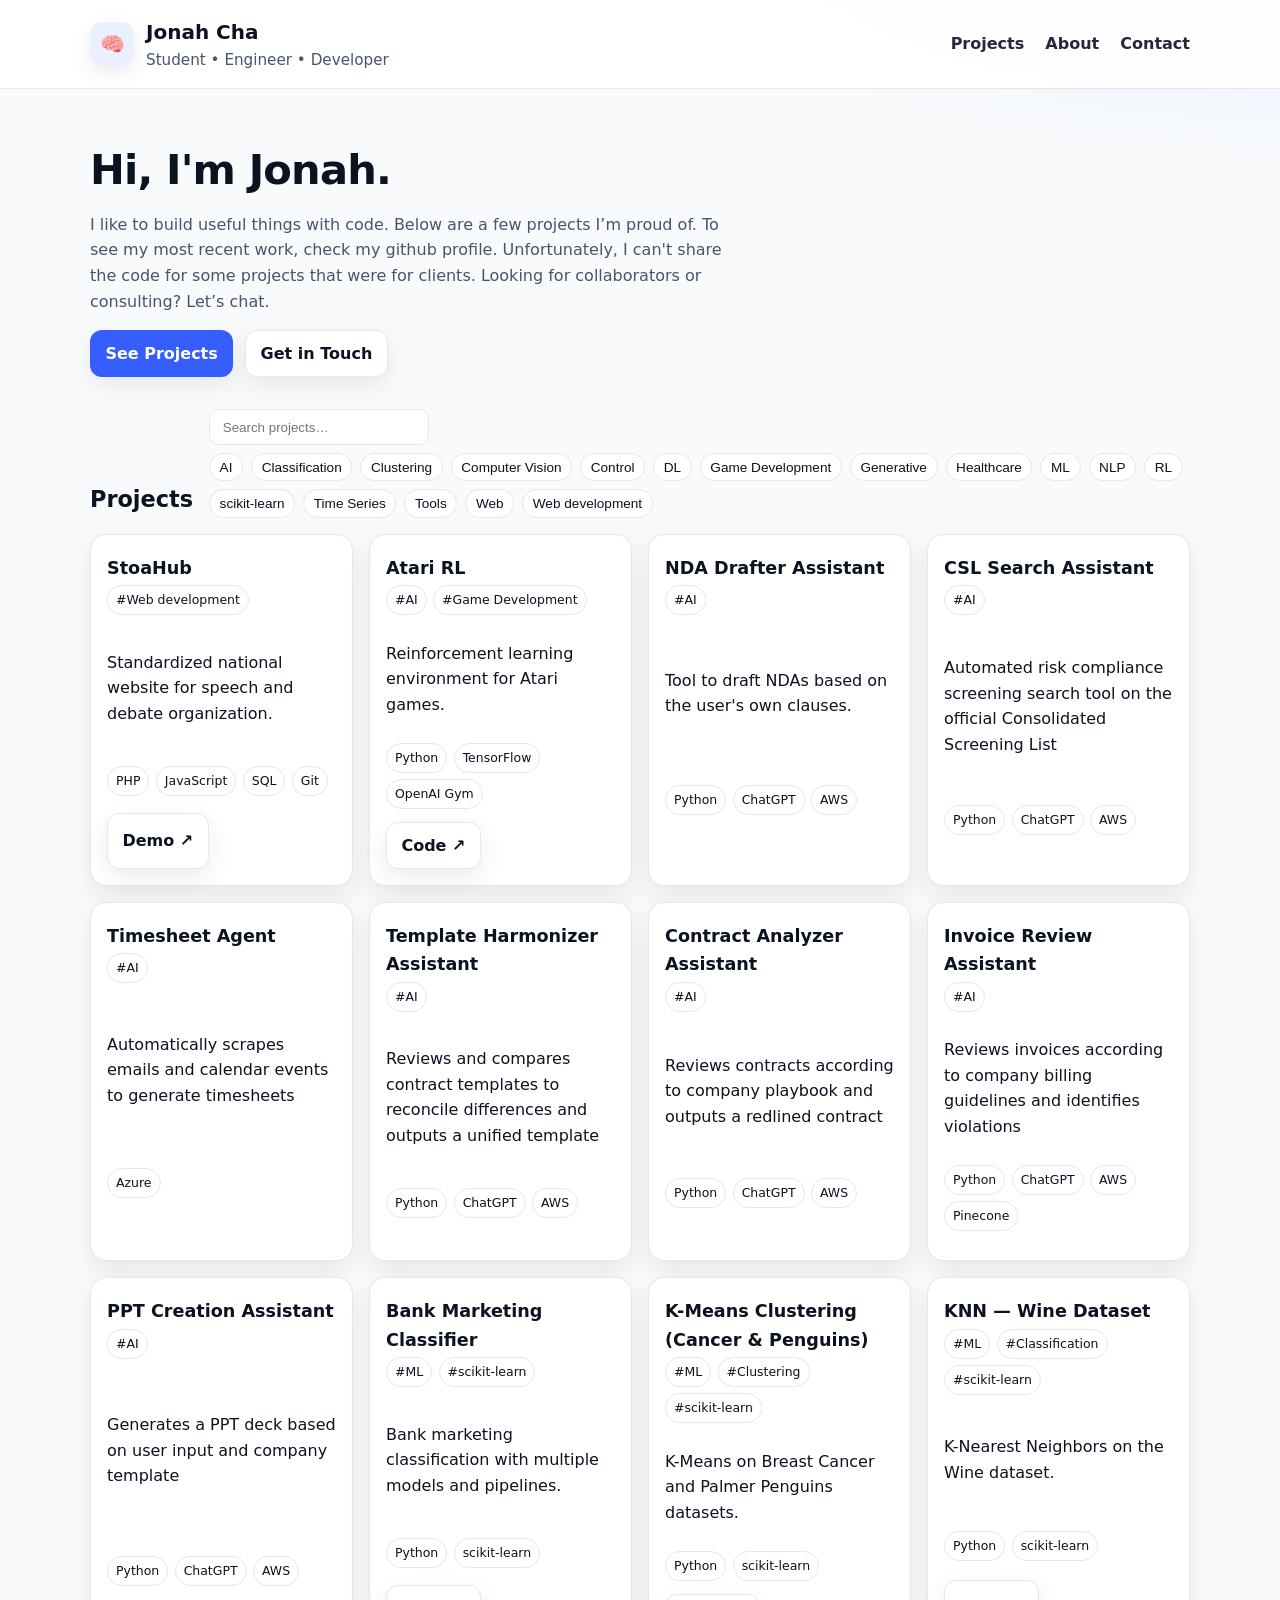
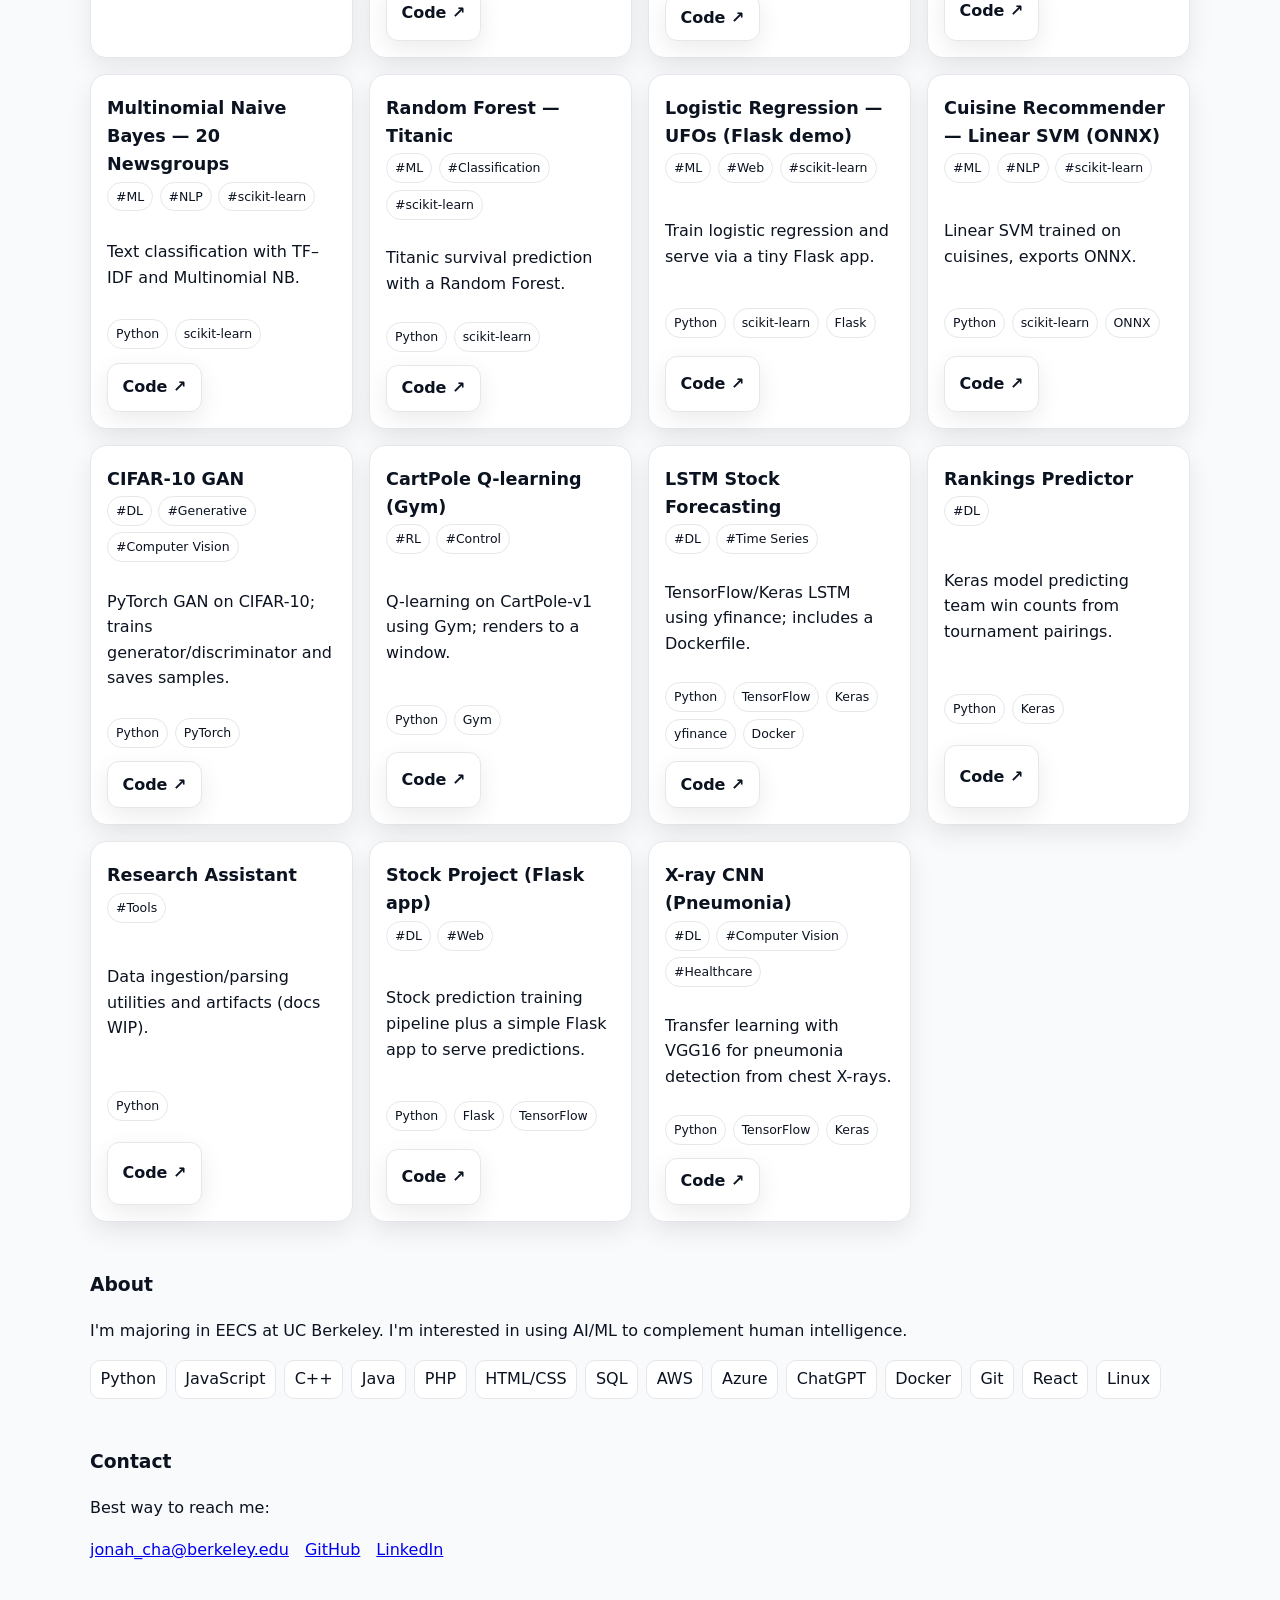
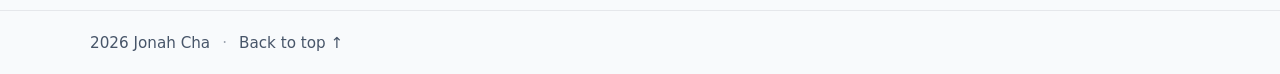
==== index.html @ de1425af "adding caveats" ====
<!DOCTYPE html>
<html lang="en">
<head>
  <meta charset="UTF-8" />
  <meta name="viewport" content="width=device-width, initial-scale=1" />
  <title>Jonah Cha — Portfolio</title>
  <meta name="description" content="Personal website showcasing coding projects." />
  <meta property="og:title" content="Jonah Cha — Portfolio" />
  <meta property="og:description" content="Personal website showcasing coding projects." />
  <meta property="og:type" content="website" />
  <link rel="stylesheet" href="assets/style.css" />
  <link rel="icon" href="data:,">
  <script defer src="assets/script.js"></script>
</head>
<body>
  <a class="skip-link" href="#projects">Skip to projects</a>
  <header class="site-header">
    <div class="container header-inner">
      <div class="brand">
        <span class="avatar" aria-hidden="true">🧠</span>
        <div>
          <h1>Jonah Cha</h1>
          <p class="tagline">Student • Engineer • Developer</p>
        </div>
      </div>
      <nav class="nav">
        <a href="#projects">Projects</a>
        <a href="#about">About</a>
        <a href="#contact">Contact</a>
      </nav>
    </div>
  </header>

  <main>
    <section class="hero container">
      <h2>Hi, I'm Jonah.</h2>
      <p>
        I like to build useful things with code. Below are a few projects I’m proud of. To see my most recent work, check my github profile.
        Unfortunately, I can't share the code for some projects that were for clients.
        Looking for collaborators or consulting? Let’s chat.
      </p>
      <div class="cta-row">
        <a class="btn primary" href="#projects">See Projects</a>
        <a class="btn" href="#contact">Get in Touch</a>
      </div>
    </section>

    <section id="projects" class="container">
      <div class="section-head">
        <h3>Projects</h3>
        <div class="controls">
          <input id="searchInput" aria-label="Search projects" placeholder="Search projects…" />
          <div id="tagChips" class="chips" aria-label="Tag filters"></div>
        </div>
      </div>
      <div id="projectsGrid" class="grid"></div>
    </section>

    <section id="about" class="container">
      <h3>About</h3>
      <p>
        I'm majoring in EECS at UC Berkeley. I'm interested in using AI/ML to complement human intelligence.
      </p>
      <ul class="skills">
        <li>Python</li>
        <li>JavaScript</li>
        <li>C++</li>
        <li>Java</li>
        <li>PHP</li>
        <li>HTML/CSS</li>
        <li>SQL</li>
        <li>AWS</li>
        <li>Azure</li>
        <li>ChatGPT</li>
        <li>Docker</li>
        <li>Git</li>
        <li>React</li>
        <li>Linux</li>
      </ul>
    </section>

    <section id="contact" class="container">
      <h3>Contact</h3>
      <p>Best way to reach me:</p>
      <ul class="contact-list">
        <li><a href="mailto:jonah_cha@berkeley.edu">jonah_cha@berkeley.edu</a></li>
        <li><a rel="me" href="https://github.com/MERC13" target="_blank">GitHub</a></li>
        <li><a rel="me" href="https://www.linkedin.com/in/jonah-cha-7610a12b8/" target="_blank">LinkedIn</a></li>
      </ul>
    </section>
  </main>

  <footer class="site-footer">
    <div class="container">
      <span><span id="year"></span> Jonah Cha</span>
      <span class="spacer">·</span>
      <a href="#top" class="top-link">Back to top ↑</a>
    </div>
  </footer>

  <!-- Edit the JSON below to add your projects. No server needed. -->
  <script id="projects-data" type="application/json">
  {
    "projects": [
      {
        "title": "StoaHub",
        "description": "Standardized national website for speech and debate organization.",
        "tags": ["Web development"],
        "tech": ["PHP", "JavaScript", "SQL", "Git"],
        "repo_url": "#",
        "demo_url": "https://stoahub.org/"
      },
      {
        "title": "Atari RL",
        "description": "Reinforcement learning environment for Atari games.",
        "tags": ["AI", "Game Development"],
        "tech": ["Python", "TensorFlow", "OpenAI Gym"],
        "repo_url": "https://github.com/MERC13/Deep-learning/tree/main/atariRL",
        "demo_url": "#"
      },
      {
        "title": "NDA Drafter Assistant",
        "description": "Tool to draft NDAs based on the user's own clauses.",
        "tags": ["AI"],
        "tech": ["Python", "ChatGPT", "AWS"],
        "repo_url": "#",
        "demo_url": "#"
      },
      {
        "title": "CSL Search Assistant",
        "description": "Automated risk compliance screening search tool on the official Consolidated Screening List",
        "tags": ["AI"],
        "tech": ["Python", "ChatGPT", "AWS"],
        "repo_url": "#",
        "demo_url": "#"
      },
      {
        "title": "Timesheet Agent",
        "description": "Automatically scrapes emails and calendar events to generate timesheets",
        "tags": ["AI"],
        "tech": ["Azure"],
        "repo_url": "#",
        "demo_url": "#"
      },
      {
        "title": "Template Harmonizer Assistant",
        "description": "Reviews and compares contract templates to reconcile differences and outputs a unified template",
        "tags": ["AI"],
        "tech": ["Python", "ChatGPT", "AWS"],
        "repo_url": "#",
        "demo_url": "#"
      },
      {
        "title": "Contract Analyzer Assistant",
        "description": "Reviews contracts according to company playbook and outputs a redlined contract",
        "tags": ["AI"],
        "tech": ["Python", "ChatGPT", "AWS"],
        "repo_url": "#",
        "demo_url": "#"
      },
      {
        "title": "Invoice Review Assistant",
        "description": "Reviews invoices according to company billing guidelines and identifies violations",
        "tags": ["AI"],
        "tech": ["Python", "ChatGPT", "AWS", "Pinecone"],
        "repo_url": "#",
        "demo_url": "#"
      },
      {
        "title": "PPT Creation Assistant",
        "description": "Generates a PPT deck based on user input and company template",
        "tags": ["AI"],
        "tech": ["Python", "ChatGPT", "AWS"],
        "repo_url": "#",
        "demo_url": "#"
      },
      {
        "title": "Bank Marketing Classifier",
        "description": "Bank marketing classification with multiple models and pipelines.",
        "tags": ["ML", "scikit-learn"],
        "tech": ["Python", "scikit-learn"],
        "repo_url": "https://github.com/MERC13/sci-kit-models/tree/main/banking%20example",
        "demo_url": "#"
      },
      {
        "title": "K-Means Clustering (Cancer & Penguins)",
        "description": "K-Means on Breast Cancer and Palmer Penguins datasets.",
        "tags": ["ML", "Clustering", "scikit-learn"],
        "tech": ["Python", "scikit-learn"],
        "repo_url": "https://github.com/MERC13/sci-kit-models/tree/main/K-Means-Clustering",
        "demo_url": "#"
      },
      {
        "title": "KNN — Wine Dataset",
        "description": "K-Nearest Neighbors on the Wine dataset.",
        "tags": ["ML", "Classification", "scikit-learn"],
        "tech": ["Python", "scikit-learn"],
        "repo_url": "https://github.com/MERC13/sci-kit-models/tree/main/KNN",
        "demo_url": "#"
      },
      {
        "title": "Multinomial Naive Bayes — 20 Newsgroups",
        "description": "Text classification with TF–IDF and Multinomial NB.",
        "tags": ["ML", "NLP", "scikit-learn"],
        "tech": ["Python", "scikit-learn"],
        "repo_url": "https://github.com/MERC13/sci-kit-models/tree/main/Naive-Bayes",
        "demo_url": "#"
      },
      {
        "title": "Random Forest — Titanic",
        "description": "Titanic survival prediction with a Random Forest.",
        "tags": ["ML", "Classification", "scikit-learn"],
        "tech": ["Python", "scikit-learn"],
        "repo_url": "https://github.com/MERC13/sci-kit-models/tree/main/Random-Forest",
        "demo_url": "#"
      },
      {
        "title": "Logistic Regression — UFOs (Flask demo)",
        "description": "Train logistic regression and serve via a tiny Flask app.",
        "tags": ["ML", "Web", "scikit-learn"],
        "tech": ["Python", "scikit-learn", "Flask"],
        "repo_url": "https://github.com/MERC13/sci-kit-models/tree/main/Regression/ufos",
        "demo_url": "#"
      },
      {
        "title": "Cuisine Recommender — Linear SVM (ONNX)",
        "description": "Linear SVM trained on cuisines, exports ONNX.",
        "tags": ["ML", "NLP", "scikit-learn"],
        "tech": ["Python", "scikit-learn", "ONNX"],
        "repo_url": "https://github.com/MERC13/sci-kit-models/tree/main/SVM/cuisinerecommender",
        "demo_url": "#"
      },

      {
        "title": "CIFAR-10 GAN",
        "description": "PyTorch GAN on CIFAR-10; trains generator/discriminator and saves samples.",
        "tags": ["DL", "Generative", "Computer Vision"],
        "tech": ["Python", "PyTorch"],
        "repo_url": "https://github.com/MERC13/Deep-learning/tree/main/GAN%20test",
        "demo_url": "#"
      },
      {
        "title": "CartPole Q-learning (Gym)",
        "description": "Q-learning on CartPole-v1 using Gym; renders to a window.",
        "tags": ["RL", "Control"],
        "tech": ["Python", "Gym"],
        "repo_url": "https://github.com/MERC13/Deep-learning/tree/main/gymtest",
        "demo_url": "#"
      },
      {
        "title": "LSTM Stock Forecasting",
        "description": "TensorFlow/Keras LSTM using yfinance; includes a Dockerfile.",
        "tags": ["DL", "Time Series"],
        "tech": ["Python", "TensorFlow", "Keras", "yfinance", "Docker"],
        "repo_url": "https://github.com/MERC13/Deep-learning/tree/main/LSTMstock",
        "demo_url": "#"
      },
      {
        "title": "Rankings Predictor",
        "description": "Keras model predicting team win counts from tournament pairings.",
        "tags": ["DL"],
        "tech": ["Python", "Keras"],
        "repo_url": "https://github.com/MERC13/Deep-learning/tree/main/Rankings%20Predictor",
        "demo_url": "#"
      },
      {
        "title": "Research Assistant",
        "description": "Data ingestion/parsing utilities and artifacts (docs WIP).",
        "tags": ["Tools"],
        "tech": ["Python"],
        "repo_url": "https://github.com/MERC13/Deep-learning/tree/main/research-assistant",
        "demo_url": "#"
      },
      {
        "title": "Stock Project (Flask app)",
        "description": "Stock prediction training pipeline plus a simple Flask app to serve predictions.",
        "tags": ["DL", "Web"],
        "tech": ["Python", "Flask", "TensorFlow"],
        "repo_url": "https://github.com/MERC13/Deep-learning/tree/main/stockproject",
        "demo_url": "#"
      },
      {
        "title": "X-ray CNN (Pneumonia)",
        "description": "Transfer learning with VGG16 for pneumonia detection from chest X-rays.",
        "tags": ["DL", "Computer Vision", "Healthcare"],
        "tech": ["Python", "TensorFlow", "Keras"],
        "repo_url": "https://github.com/MERC13/Deep-learning/tree/main/X-ray%20CNN",
        "demo_url": "#"
      }
    ]
  }
  </script>
</body>
</html>
---- assets/style.css ----
/* ==== Basic Reset ==== */
* { box-sizing: border-box; }
html, body { margin: 0; padding: 0; }
:root {
  --bg: #0b0f14;
  --panel: #0f141a;
  --text: #e6edf3;
  --muted: #9fb0c0;
  --brand: #7c9eff;
  --brand-contrast: #0a1b3a;
  --card: #111820;
  --border: #1d2630;
  --shadow: rgba(0,0,0,0.2);
}
@media (prefers-color-scheme: light) {
  :root {
    --bg: #f8fafc;
    --panel: #ffffff;
    --text: #0b1220;
    --muted: #475569;
    --brand: #365eff;
    --brand-contrast: #eaf0ff;
    --card: #ffffff;
    --border: #e5e7eb;
    --shadow: rgba(0,0,0,0.08);
  }
}
body {
  background: radial-gradient(1200px 600px at 100% -200px, rgba(124,158,255,0.25), transparent 60%) , var(--bg);
  color: var(--text);
  font-family: ui-sans-serif, system-ui, -apple-system, Segoe UI, Roboto, Helvetica, Arial, "Apple Color Emoji", "Segoe UI Emoji";
  line-height: 1.6;
}
.container { width: min(1100px, 92%); margin: 0 auto; }

/* ==== Accessibility ==== */
.skip-link {
  position: absolute; left: -9999px; top: -9999px;
}
.skip-link:focus {
  left: 1rem; top: 1rem; background: var(--brand); color: white; padding: .5rem .75rem; border-radius: .5rem;
}

/* ==== Header ==== */
.site-header {
  position: sticky; top: 0; z-index: 10;
  background: color-mix(in oklab, var(--panel) 90%, transparent);
  border-bottom: 1px solid var(--border);
  backdrop-filter: blur(10px);
}
.header-inner {
  display: flex; align-items: center; justify-content: space-between; padding: 1rem 0;
}
.brand { display: flex; align-items: center; gap: .75rem; }
.brand .avatar {
  width: 44px; height: 44px; display: grid; place-items: center;
  border-radius: 12px; background: var(--brand-contrast); box-shadow: 0 6px 20px var(--shadow); font-size: 1.25rem;
}
.brand h1 { margin: 0; font-size: 1.25rem; }
.tagline { margin: 0; color: var(--muted); font-size: .95rem; }
.nav a {
  color: var(--text); text-decoration: none; margin-left: 1rem; font-weight: 600; opacity: .9;
}
.nav a:hover, .nav a:focus { opacity: 1; text-decoration: underline; text-underline-offset: 4px; }

/* ==== Hero ==== */
.hero { padding: 3rem 0 2rem; }
.hero h2 { font-size: clamp(1.8rem, 3vw + .5rem, 2.6rem); margin: 0 0 .5rem; letter-spacing: -0.02em; }
.hero p { margin-top: 0; max-width: 65ch; color: var(--muted); }
.cta-row { display: flex; gap: .75rem; margin-top: 1rem; }
.btn {
  display: inline-flex; align-items: center; gap: .4rem;
  border: 1px solid var(--border); background: var(--panel); color: var(--text);
  padding: .6rem .9rem; border-radius: 12px; text-decoration: none; font-weight: 700;
  box-shadow: 0 8px 24px var(--shadow);
}
.btn.primary { background: var(--brand); color: white; border-color: transparent; }
.btn:hover { transform: translateY(-1px); }

/* ==== Sections ==== */
.section-head {
  display: grid; grid-template-columns: 1fr auto; gap: 1rem; align-items: end;
}
.section-head h3 { margin: 0; font-size: 1.4rem; }
.controls { display: flex; gap: .5rem; flex-wrap: wrap; align-items: center; }
.controls input {
  border: 1px solid var(--border); background: var(--panel); color: var(--text);
  padding: .6rem .8rem; border-radius: 10px; min-width: 220px;
}
.chips { display: flex; gap: .5rem; flex-wrap: wrap; }
.chip {
  border: 1px solid var(--border); background: var(--card); color: var(--text);
  padding: .35rem .6rem; border-radius: 999px; font-size: .85rem; cursor: pointer;
}
.chip.active { background: var(--brand); color: white; border-color: transparent; }

.grid {
  display: grid; gap: 1rem; margin-top: 1rem;
  grid-template-columns: repeat(auto-fit, minmax(260px, 1fr));
}
.card {
  border: 1px solid var(--border); background: var(--card); border-radius: 16px; padding: 1rem;
  display: grid; gap: .6rem; box-shadow: 0 10px 24px var(--shadow);
}
.card h4 { margin: .2rem 0; font-size: 1.1rem; }
.badges, .tech {
  display: flex; gap: .4rem; flex-wrap: wrap; align-items: center;
}
.badge, .pill {
  border: 1px solid var(--border); background: var(--panel); color: var(--text);
  padding: .25rem .5rem; border-radius: 999px; font-size: .78rem;
}
.card .actions { margin-top: .2rem; display: flex; gap: .5rem; }
.card .actions a { text-decoration: none; }
.card .actions a:hover { text-decoration: underline; text-underline-offset: 3px; }

/* ==== About / Contact ==== */
#about, #contact { margin-top: 3rem; }
.skills { display: flex; gap: .5rem; flex-wrap: wrap; padding-left: 0; list-style: none; }
.skills li { background: var(--panel); border: 1px solid var(--border); border-radius: 10px; padding: .35rem .6rem; }
.contact-list { list-style: none; padding-left: 0; display: flex; gap: 1rem; flex-wrap: wrap; }

/* ==== Footer ==== */
.site-footer { border-top: 1px solid var(--border); margin-top: 3rem; }
.site-footer .container { display: flex; align-items: center; gap: .75rem; padding: 1.2rem 0; color: var(--muted); font-size: .95rem; }
.site-footer .top-link { color: inherit; text-decoration: none; }
.site-footer .top-link:hover { text-decoration: underline; }

/* ==== Small tweaks ==== */
.spacer { opacity: .5; }
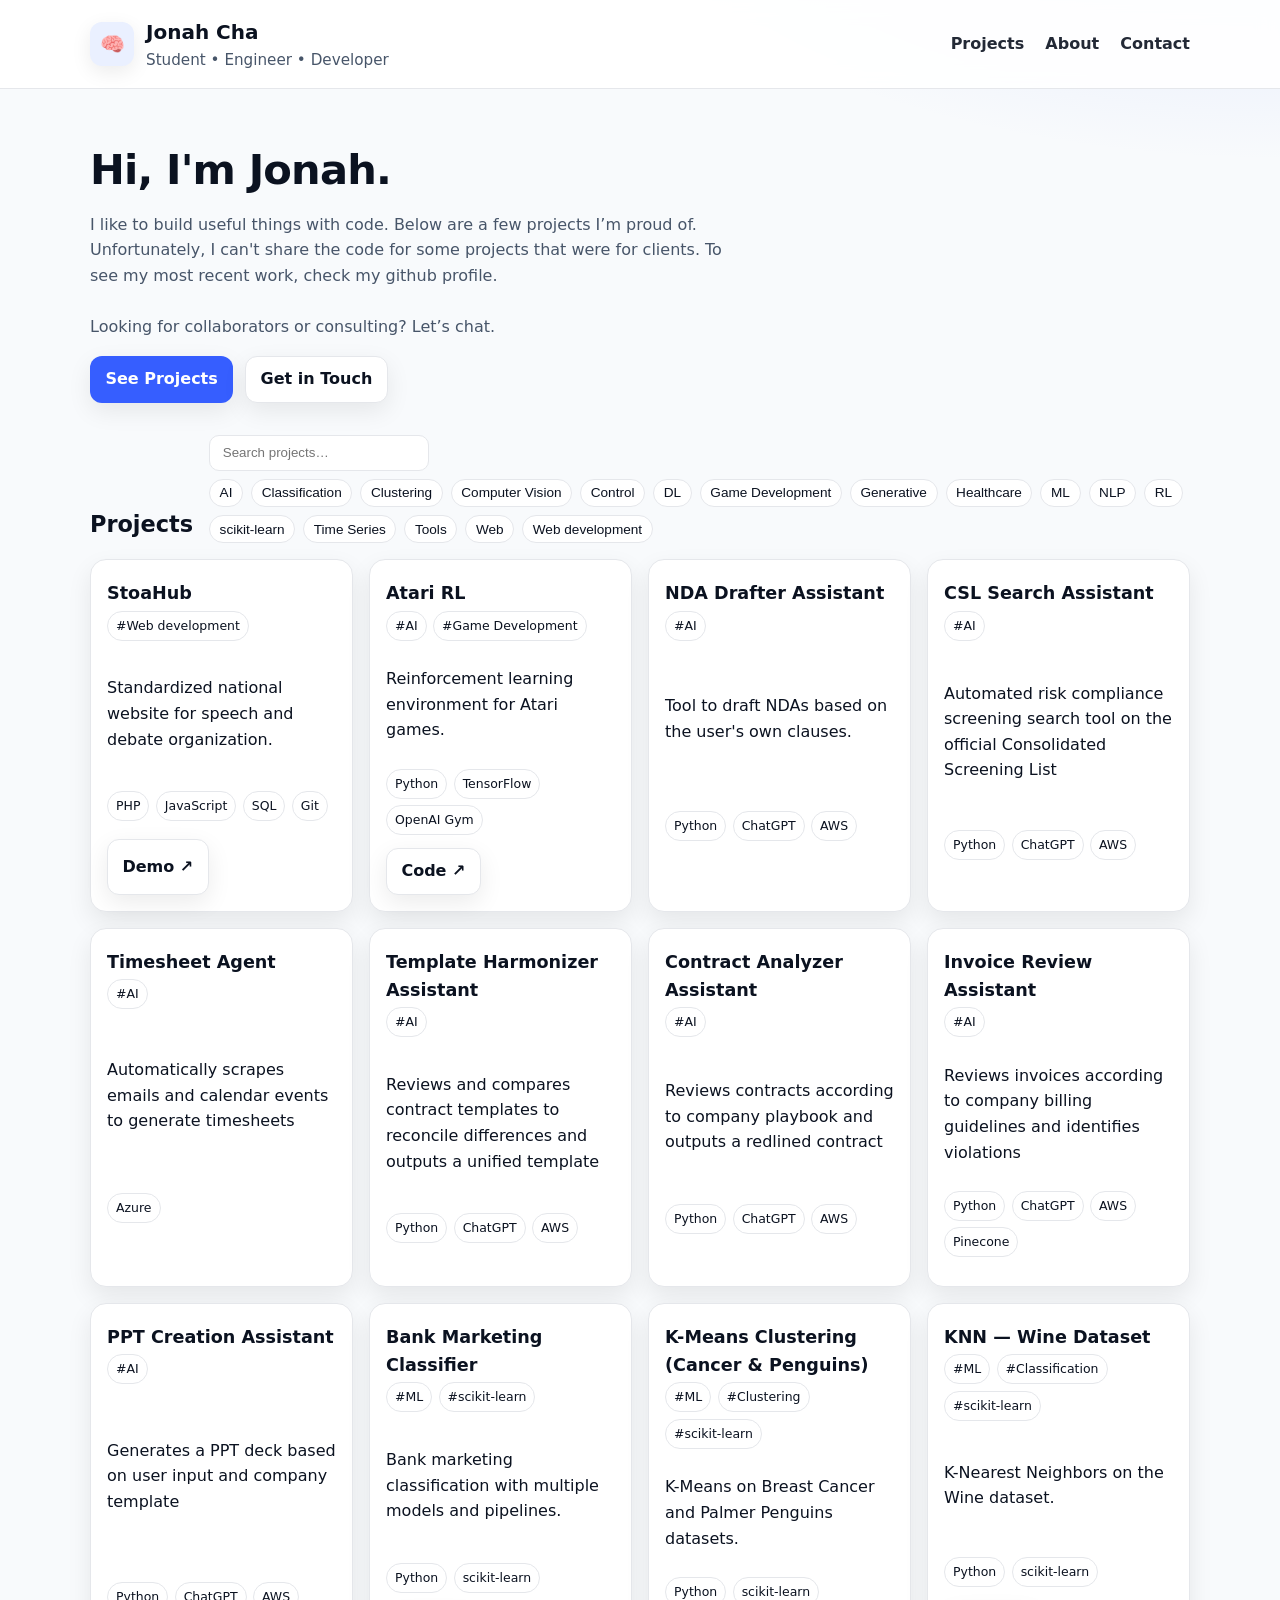
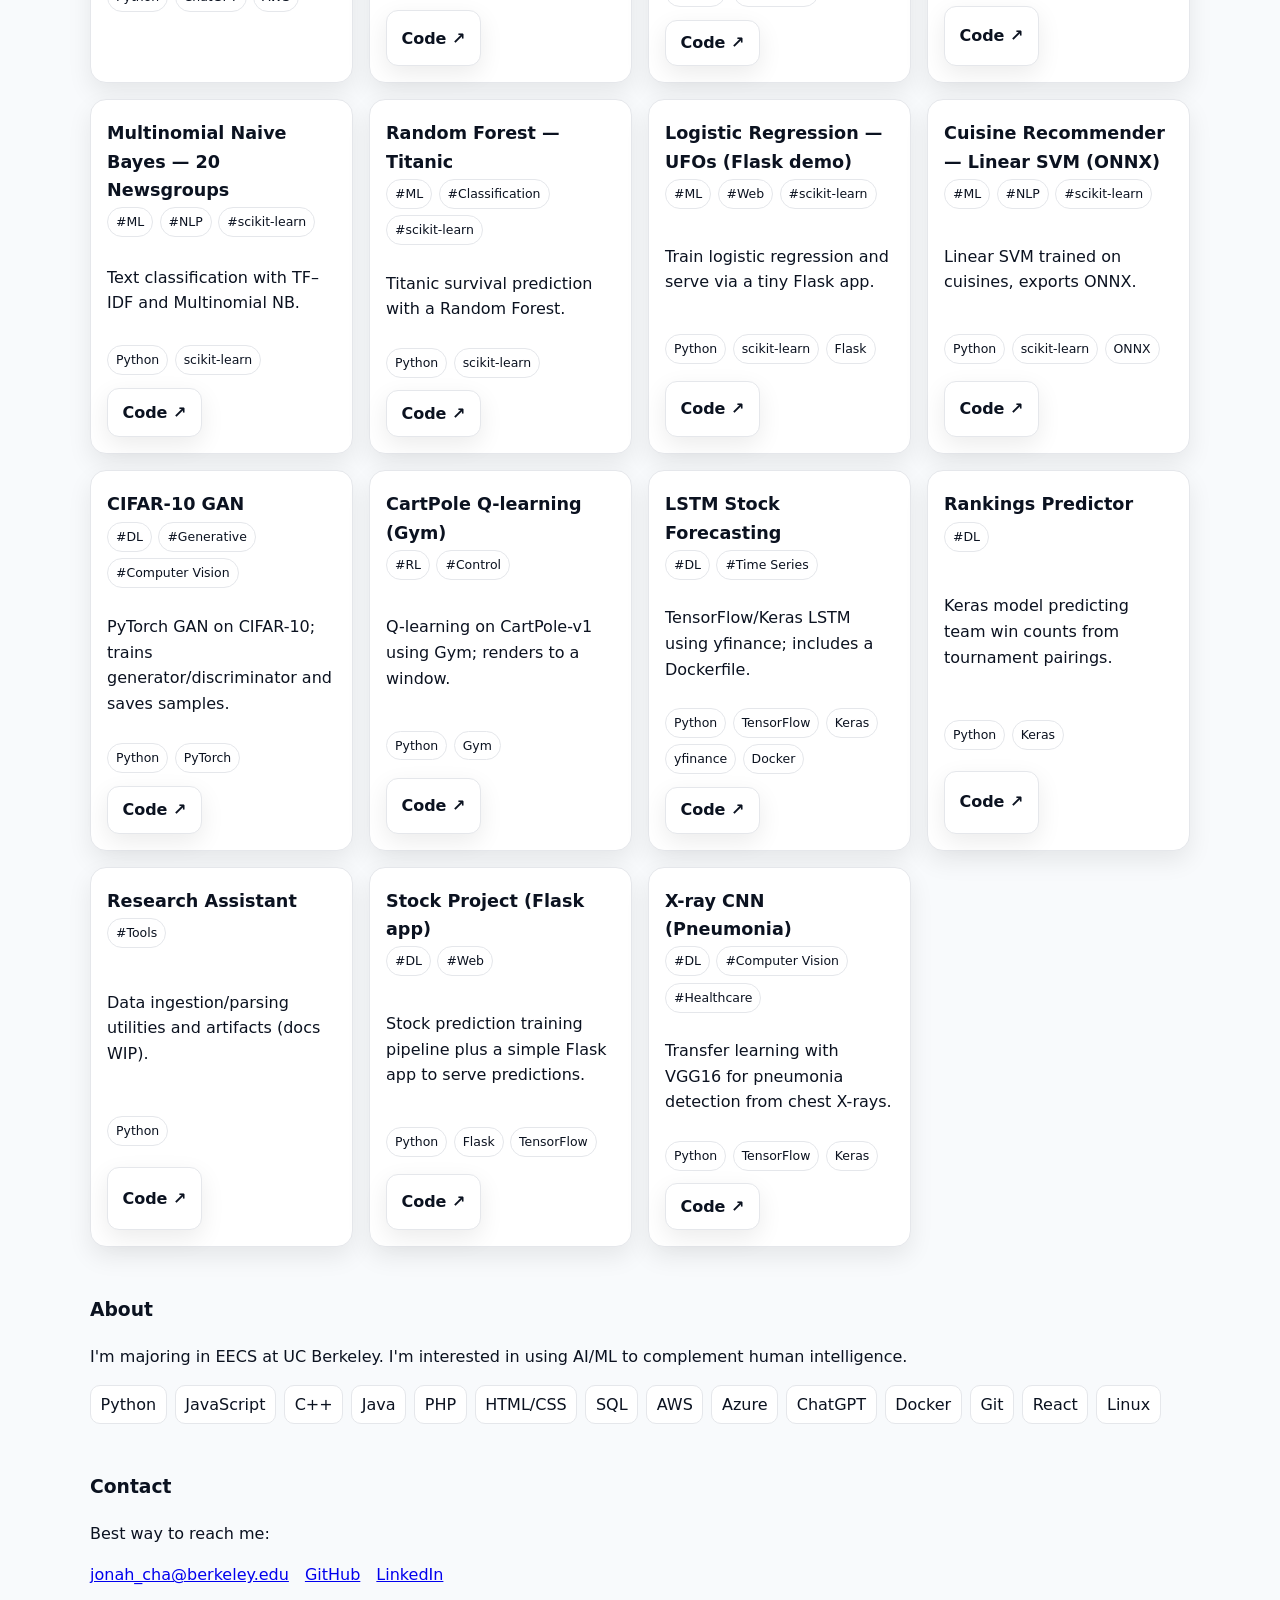
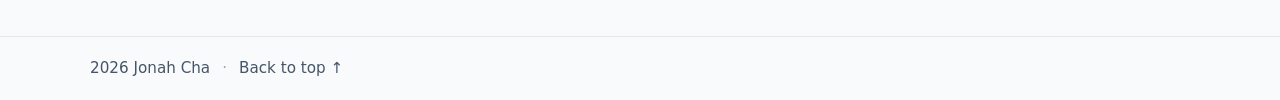
==== commit ee8b6b73: "spacing" ====
--- a/index.html
+++ b/index.html
@@ -35,8 +35,10 @@
     <section class="hero container">
       <h2>Hi, I'm Jonah.</h2>
       <p>
-        I like to build useful things with code. Below are a few projects I’m proud of. To see my most recent work, check my github profile.
+        I like to build useful things with code. Below are a few projects I’m proud of.
         Unfortunately, I can't share the code for some projects that were for clients.
+        To see my most recent work, check my github profile.
+        <br /><br />
         Looking for collaborators or consulting? Let’s chat.
       </p>
       <div class="cta-row">
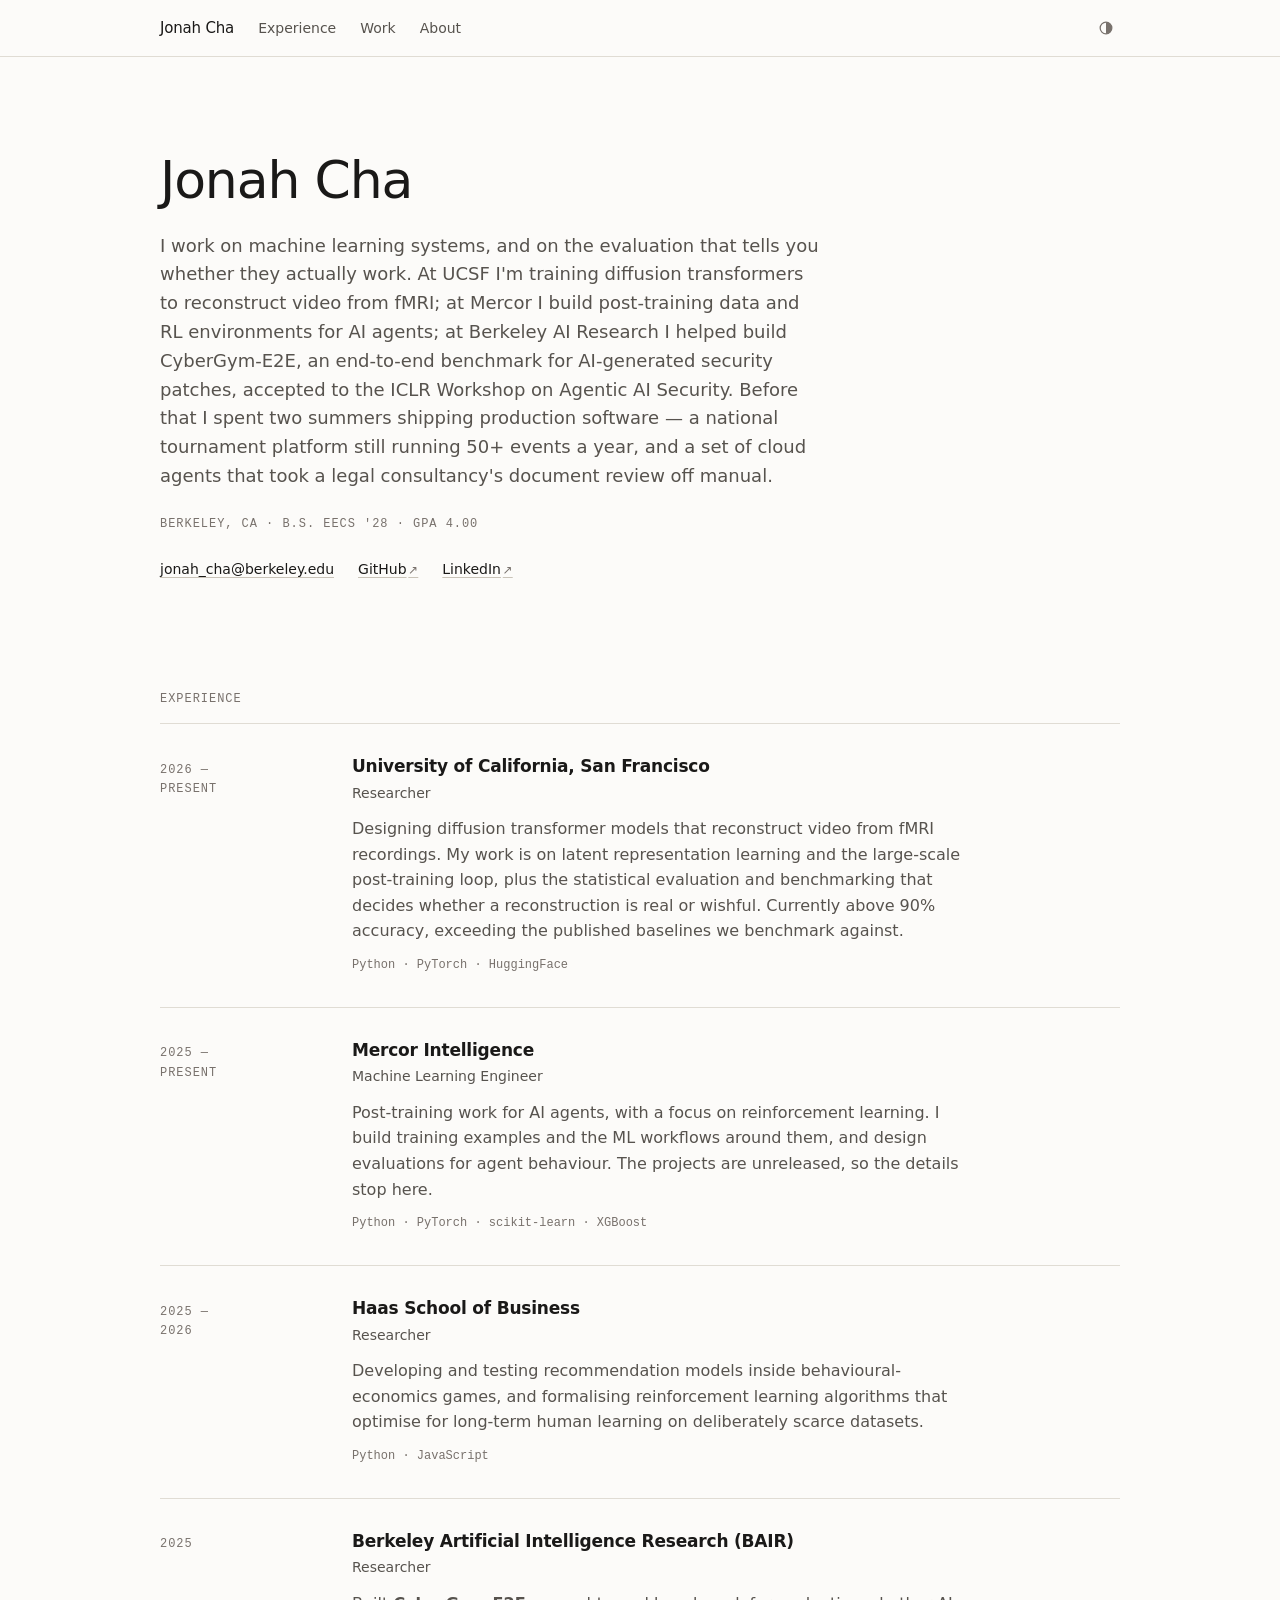
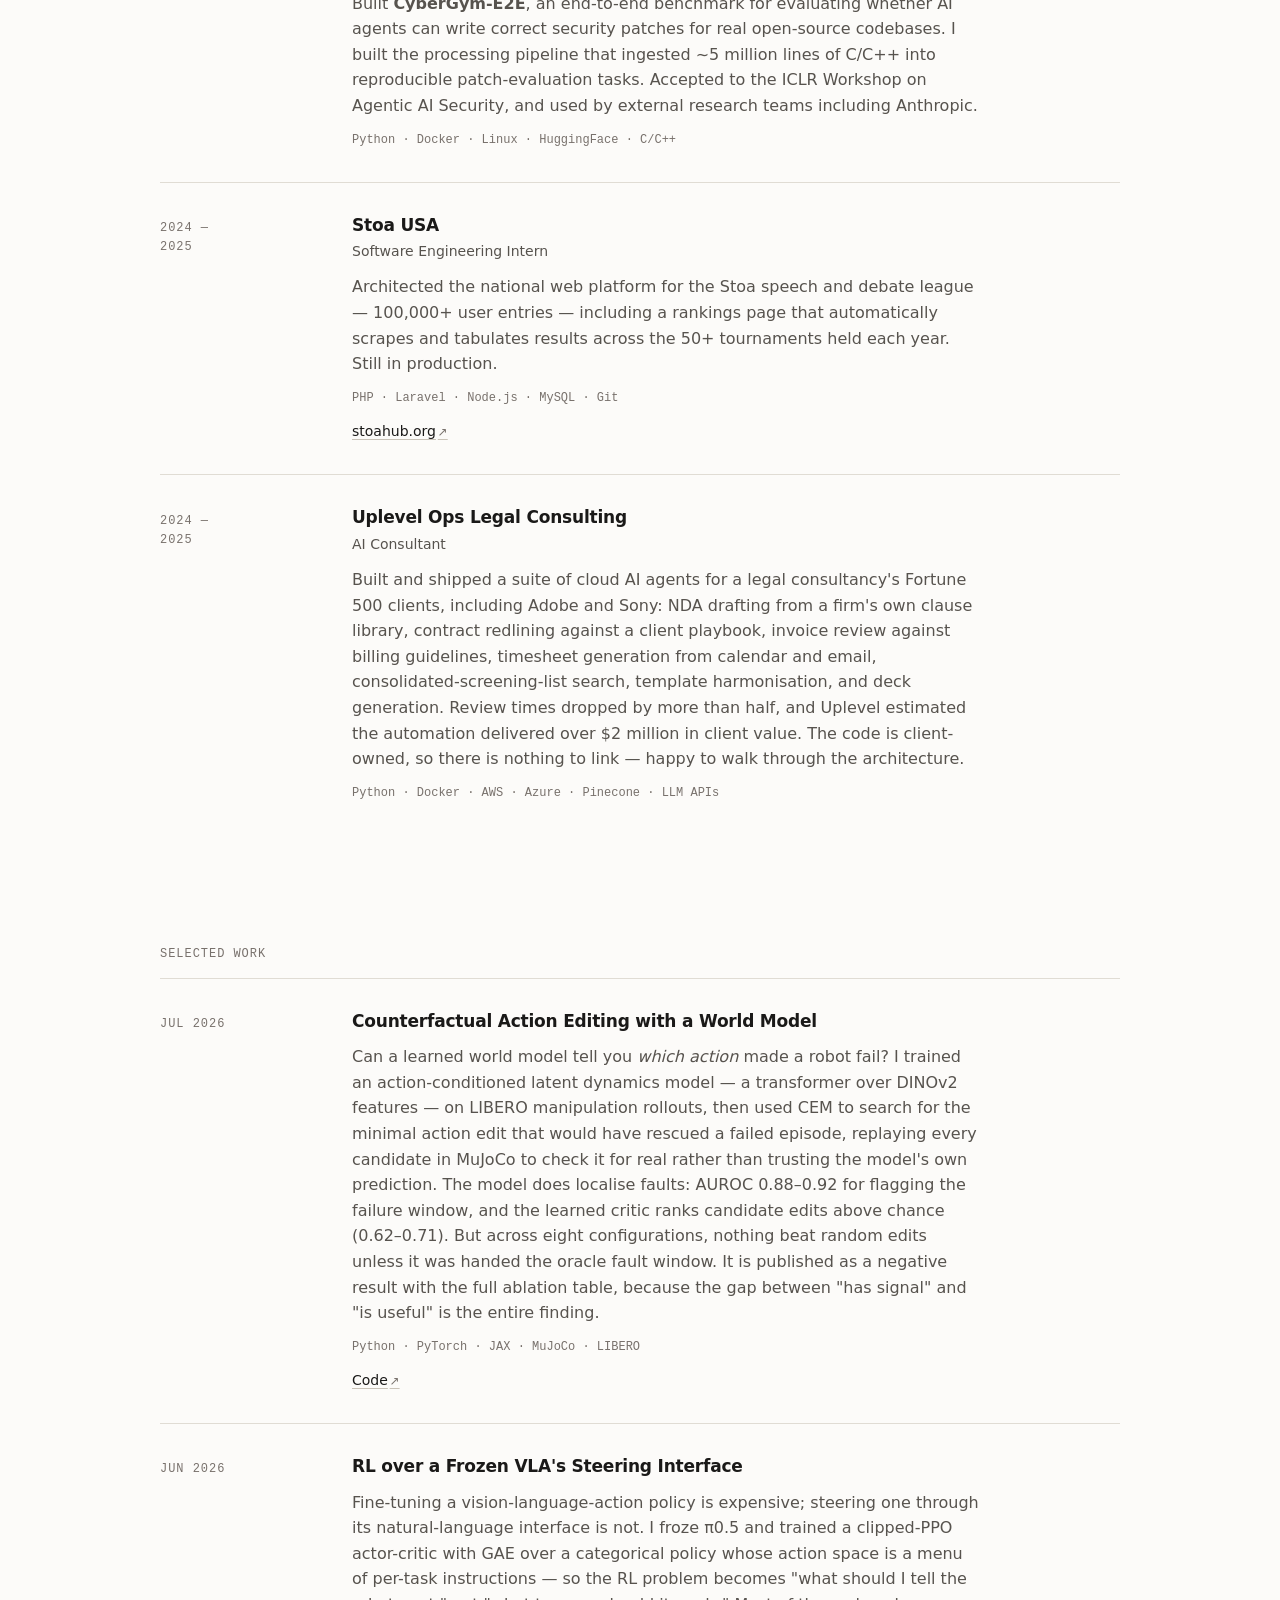
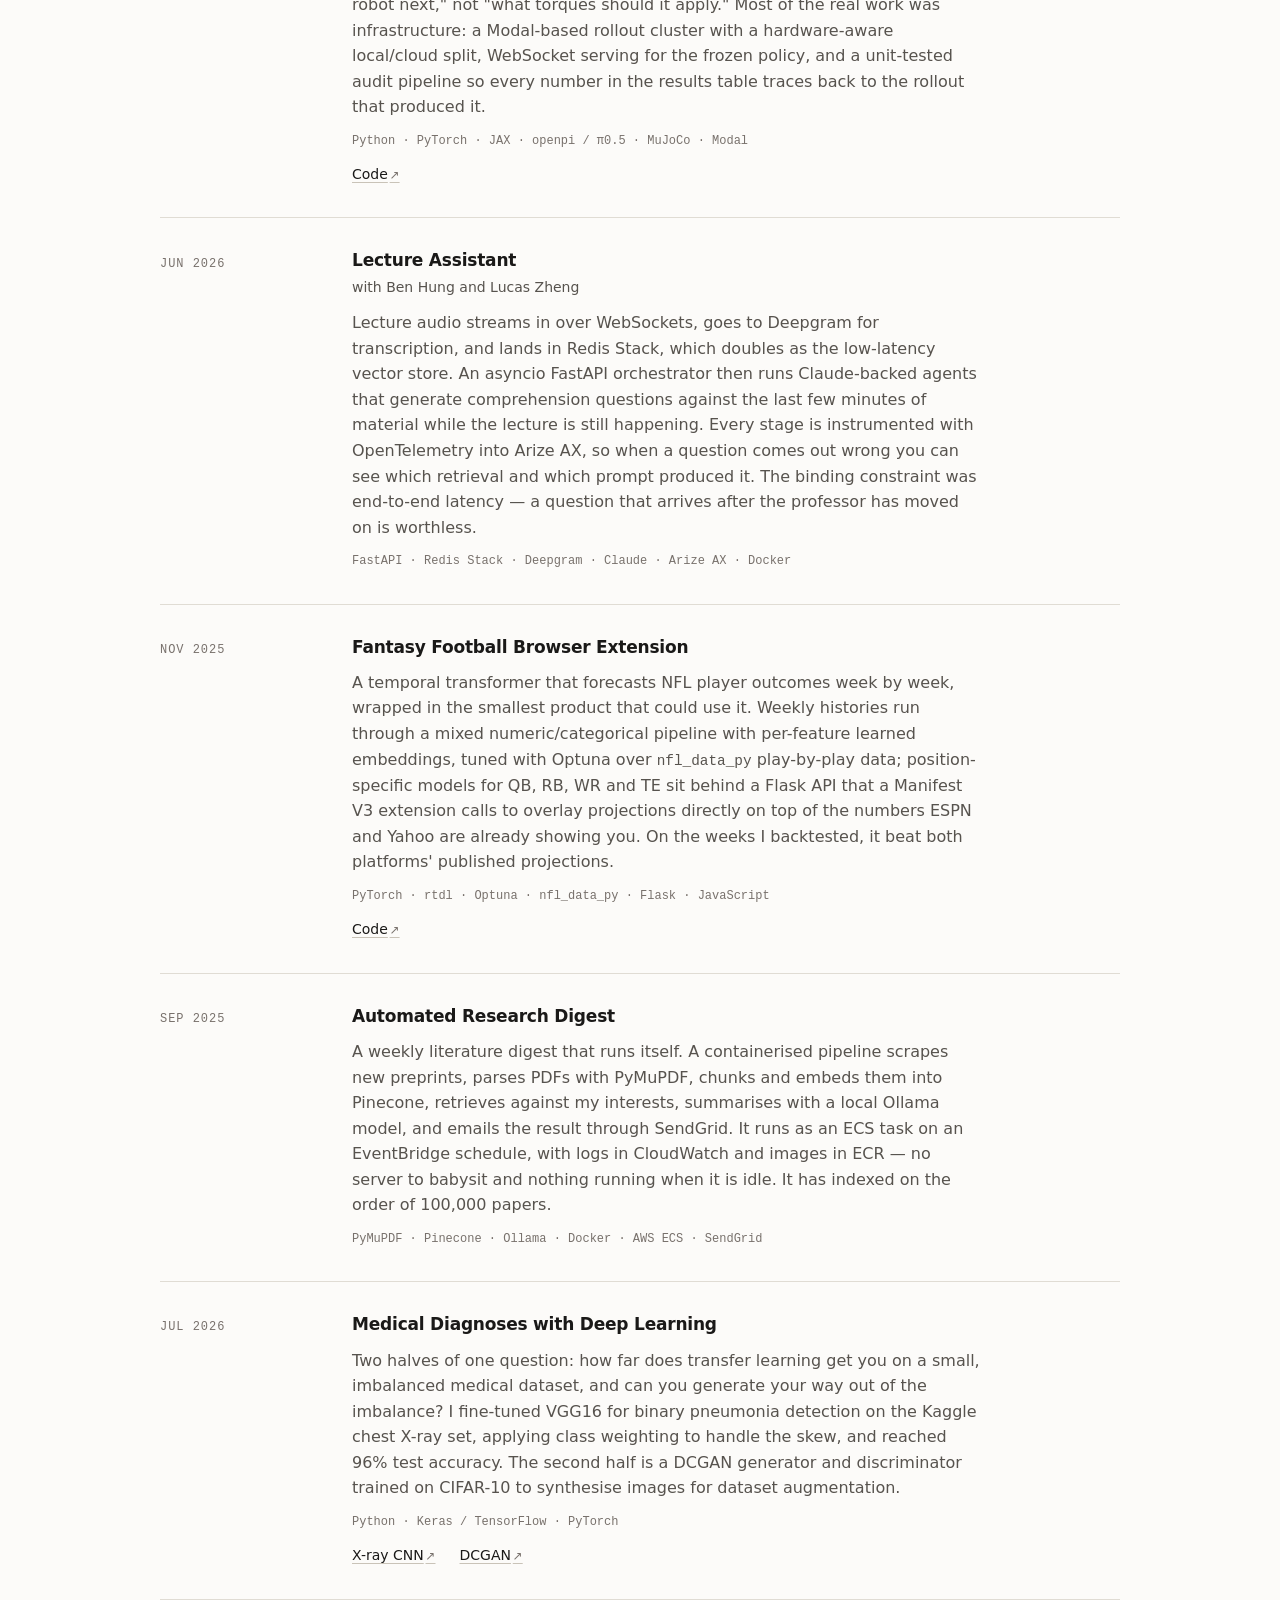
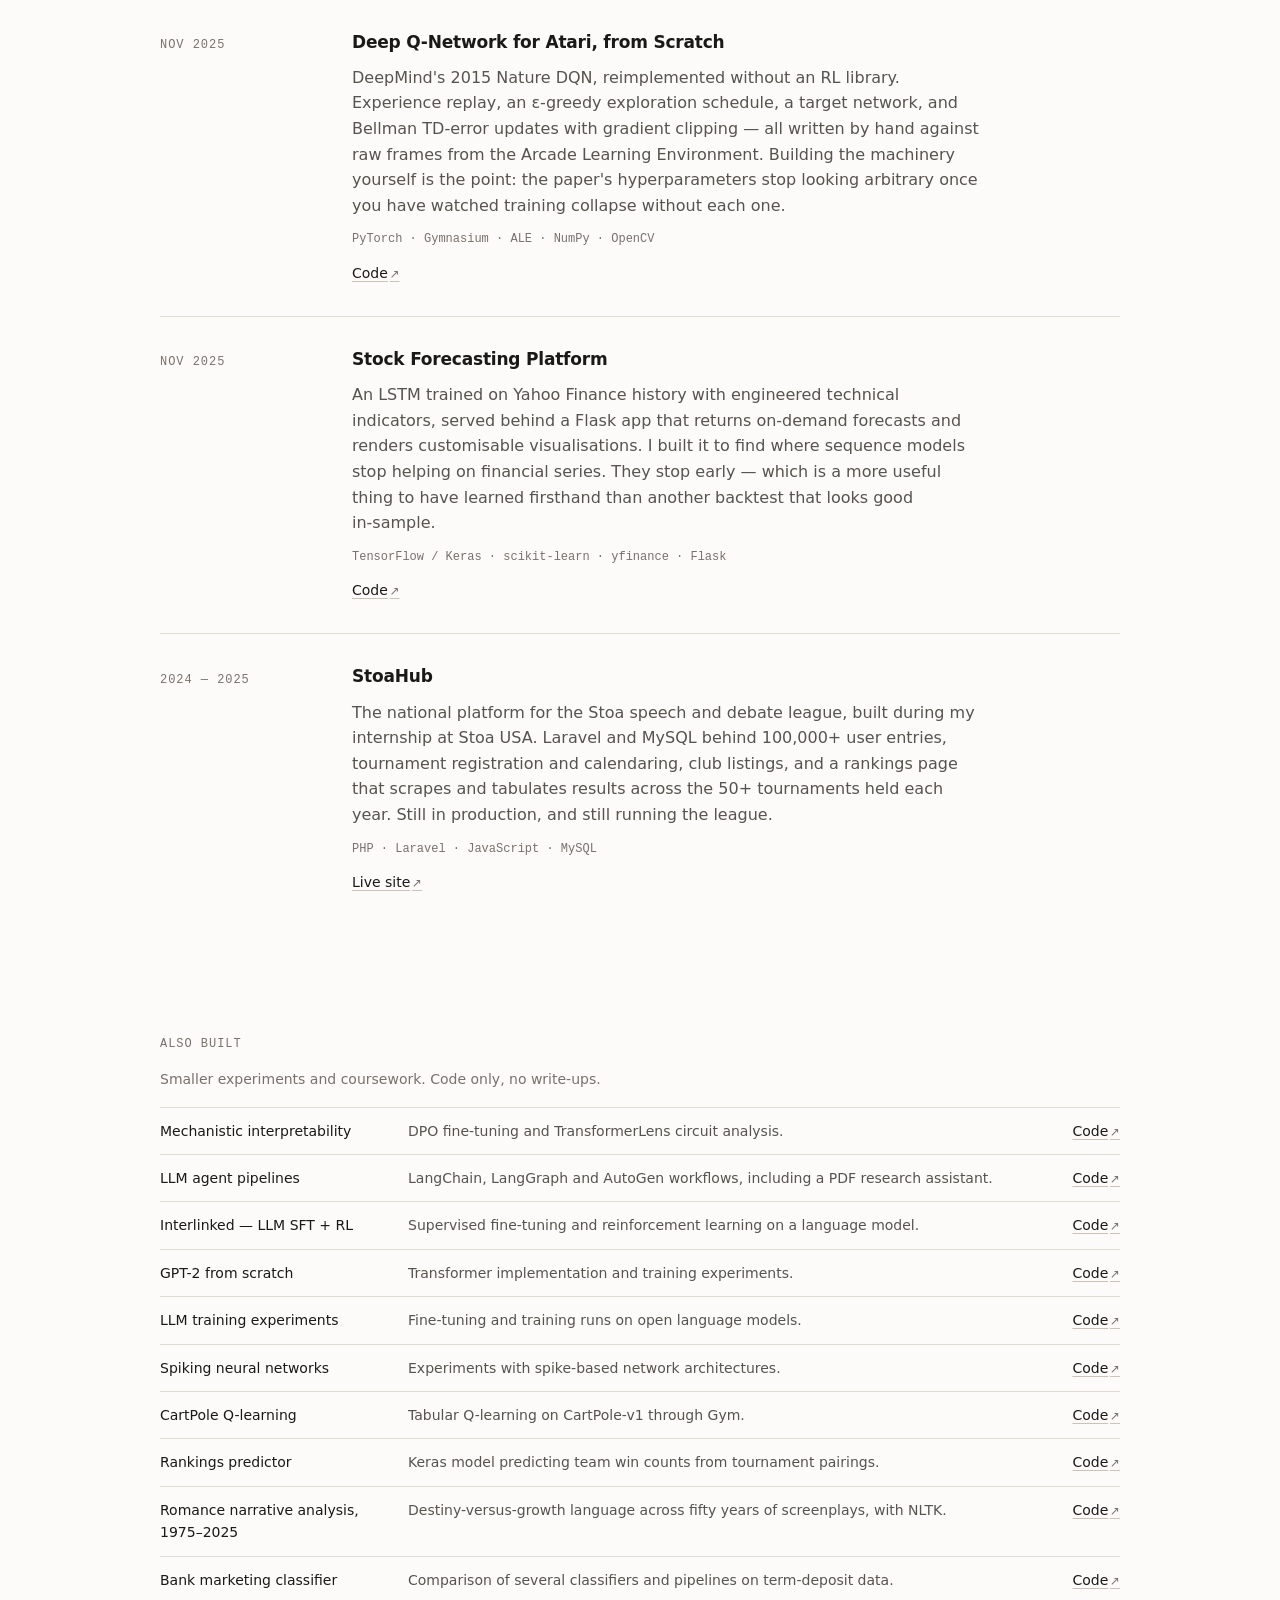
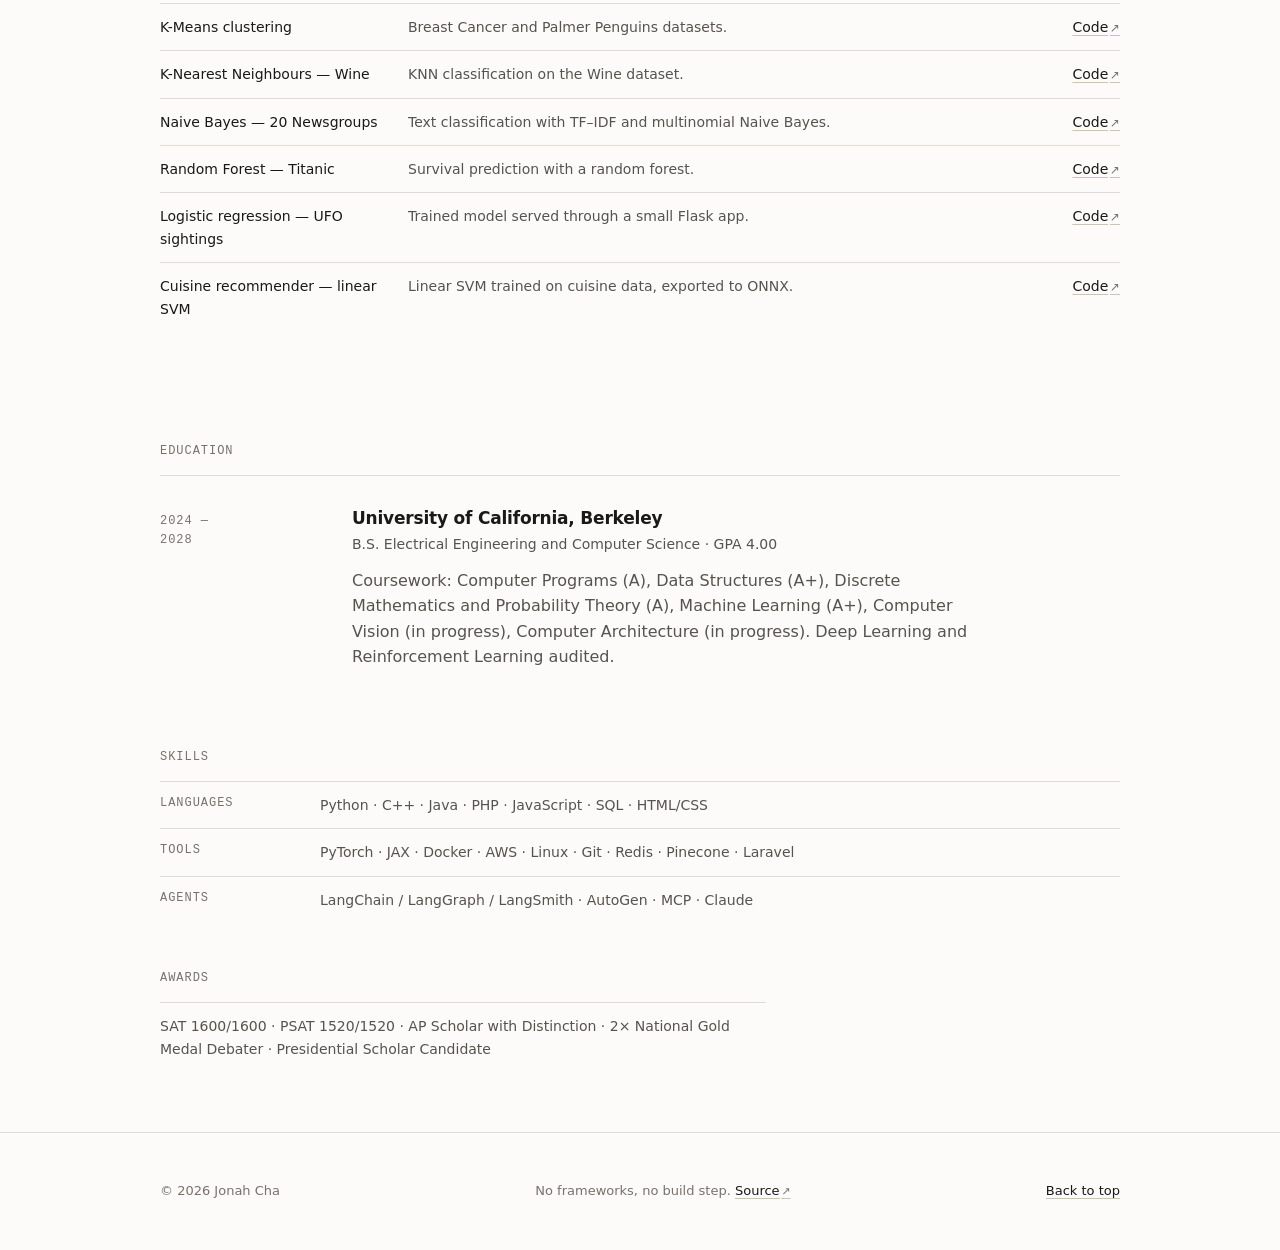
==== commit b93f4ffc: "Rebuild site: editorial minimal, full experience and project content The site had drifted ~11 months" ====
--- a/index.html
+++ b/index.html
@@ -1,296 +1,533 @@
 <!DOCTYPE html>
-<html lang="en">
+<html lang="en" id="top">
 <head>
-  <meta charset="UTF-8" />
-  <meta name="viewport" content="width=device-width, initial-scale=1" />
-  <title>Jonah Cha — Portfolio</title>
-  <meta name="description" content="Personal website showcasing coding projects." />
-  <meta property="og:title" content="Jonah Cha — Portfolio" />
-  <meta property="og:description" content="Personal website showcasing coding projects." />
-  <meta property="og:type" content="website" />
-  <link rel="stylesheet" href="assets/style.css" />
-  <link rel="icon" href="data:,">
-  <script defer src="assets/script.js"></script>
-</head>
-<body>
-  <a class="skip-link" href="#projects">Skip to projects</a>
-  <header class="site-header">
-    <div class="container header-inner">
-      <div class="brand">
-        <span class="avatar" aria-hidden="true">🧠</span>
-        <div>
-          <h1>Jonah Cha</h1>
-          <p class="tagline">Student • Engineer • Developer</p>
-        </div>
-      </div>
-      <nav class="nav">
-        <a href="#projects">Projects</a>
-        <a href="#about">About</a>
-        <a href="#contact">Contact</a>
-      </nav>
-    </div>
-  </header>
-
-  <main>
-    <section class="hero container">
-      <h2>Hi, I'm Jonah.</h2>
-      <p>
-        I like to build useful things with code. Below are a few projects I’m proud of.
-        Unfortunately, I can't share the code for some projects that were for clients.
-        To see my most recent work, check my github profile.
-        <br /><br />
-        Looking for collaborators or consulting? Let’s chat.
-      </p>
-      <div class="cta-row">
-        <a class="btn primary" href="#projects">See Projects</a>
-        <a class="btn" href="#contact">Get in Touch</a>
-      </div>
-    </section>
-
-    <section id="projects" class="container">
-      <div class="section-head">
-        <h3>Projects</h3>
-        <div class="controls">
-          <input id="searchInput" aria-label="Search projects" placeholder="Search projects…" />
-          <div id="tagChips" class="chips" aria-label="Tag filters"></div>
-        </div>
-      </div>
-      <div id="projectsGrid" class="grid"></div>
-    </section>
-
-    <section id="about" class="container">
-      <h3>About</h3>
-      <p>
-        I'm majoring in EECS at UC Berkeley. I'm interested in using AI/ML to complement human intelligence.
-      </p>
-      <ul class="skills">
-        <li>Python</li>
-        <li>JavaScript</li>
-        <li>C++</li>
-        <li>Java</li>
-        <li>PHP</li>
-        <li>HTML/CSS</li>
-        <li>SQL</li>
-        <li>AWS</li>
-        <li>Azure</li>
-        <li>ChatGPT</li>
-        <li>Docker</li>
-        <li>Git</li>
-        <li>React</li>
-        <li>Linux</li>
-      </ul>
-    </section>
-
-    <section id="contact" class="container">
-      <h3>Contact</h3>
-      <p>Best way to reach me:</p>
-      <ul class="contact-list">
-        <li><a href="mailto:jonah_cha@berkeley.edu">jonah_cha@berkeley.edu</a></li>
-        <li><a rel="me" href="https://github.com/MERC13" target="_blank">GitHub</a></li>
-        <li><a rel="me" href="https://www.linkedin.com/in/jonah-cha-7610a12b8/" target="_blank">LinkedIn</a></li>
-      </ul>
-    </section>
-  </main>
-
-  <footer class="site-footer">
-    <div class="container">
-      <span><span id="year"></span> Jonah Cha</span>
-      <span class="spacer">·</span>
-      <a href="#top" class="top-link">Back to top ↑</a>
-    </div>
-  </footer>
-
-  <!-- Edit the JSON below to add your projects. No server needed. -->
-  <script id="projects-data" type="application/json">
-  {
-    "projects": [
-      {
-        "title": "StoaHub",
-        "description": "Standardized national website for speech and debate organization.",
-        "tags": ["Web development"],
-        "tech": ["PHP", "JavaScript", "SQL", "Git"],
-        "repo_url": "#",
-        "demo_url": "https://stoahub.org/"
-      },
-      {
-        "title": "Atari RL",
-        "description": "Reinforcement learning environment for Atari games.",
-        "tags": ["AI", "Game Development"],
-        "tech": ["Python", "TensorFlow", "OpenAI Gym"],
-        "repo_url": "https://github.com/MERC13/Deep-learning/tree/main/atariRL",
-        "demo_url": "#"
-      },
-      {
-        "title": "NDA Drafter Assistant",
-        "description": "Tool to draft NDAs based on the user's own clauses.",
-        "tags": ["AI"],
-        "tech": ["Python", "ChatGPT", "AWS"],
-        "repo_url": "#",
-        "demo_url": "#"
-      },
-      {
-        "title": "CSL Search Assistant",
-        "description": "Automated risk compliance screening search tool on the official Consolidated Screening List",
-        "tags": ["AI"],
-        "tech": ["Python", "ChatGPT", "AWS"],
-        "repo_url": "#",
-        "demo_url": "#"
-      },
-      {
-        "title": "Timesheet Agent",
-        "description": "Automatically scrapes emails and calendar events to generate timesheets",
-        "tags": ["AI"],
-        "tech": ["Azure"],
-        "repo_url": "#",
-        "demo_url": "#"
-      },
-      {
-        "title": "Template Harmonizer Assistant",
-        "description": "Reviews and compares contract templates to reconcile differences and outputs a unified template",
-        "tags": ["AI"],
-        "tech": ["Python", "ChatGPT", "AWS"],
-        "repo_url": "#",
-        "demo_url": "#"
-      },
-      {
-        "title": "Contract Analyzer Assistant",
-        "description": "Reviews contracts according to company playbook and outputs a redlined contract",
-        "tags": ["AI"],
-        "tech": ["Python", "ChatGPT", "AWS"],
-        "repo_url": "#",
-        "demo_url": "#"
-      },
-      {
-        "title": "Invoice Review Assistant",
-        "description": "Reviews invoices according to company billing guidelines and identifies violations",
-        "tags": ["AI"],
-        "tech": ["Python", "ChatGPT", "AWS", "Pinecone"],
-        "repo_url": "#",
-        "demo_url": "#"
-      },
-      {
-        "title": "PPT Creation Assistant",
-        "description": "Generates a PPT deck based on user input and company template",
-        "tags": ["AI"],
-        "tech": ["Python", "ChatGPT", "AWS"],
-        "repo_url": "#",
-        "demo_url": "#"
-      },
-      {
-        "title": "Bank Marketing Classifier",
-        "description": "Bank marketing classification with multiple models and pipelines.",
-        "tags": ["ML", "scikit-learn"],
-        "tech": ["Python", "scikit-learn"],
-        "repo_url": "https://github.com/MERC13/sci-kit-models/tree/main/banking%20example",
-        "demo_url": "#"
-      },
-      {
-        "title": "K-Means Clustering (Cancer & Penguins)",
-        "description": "K-Means on Breast Cancer and Palmer Penguins datasets.",
-        "tags": ["ML", "Clustering", "scikit-learn"],
-        "tech": ["Python", "scikit-learn"],
-        "repo_url": "https://github.com/MERC13/sci-kit-models/tree/main/K-Means-Clustering",
-        "demo_url": "#"
-      },
-      {
-        "title": "KNN — Wine Dataset",
-        "description": "K-Nearest Neighbors on the Wine dataset.",
-        "tags": ["ML", "Classification", "scikit-learn"],
-        "tech": ["Python", "scikit-learn"],
-        "repo_url": "https://github.com/MERC13/sci-kit-models/tree/main/KNN",
-        "demo_url": "#"
-      },
-      {
-        "title": "Multinomial Naive Bayes — 20 Newsgroups",
-        "description": "Text classification with TF–IDF and Multinomial NB.",
-        "tags": ["ML", "NLP", "scikit-learn"],
-        "tech": ["Python", "scikit-learn"],
-        "repo_url": "https://github.com/MERC13/sci-kit-models/tree/main/Naive-Bayes",
-        "demo_url": "#"
-      },
-      {
-        "title": "Random Forest — Titanic",
-        "description": "Titanic survival prediction with a Random Forest.",
-        "tags": ["ML", "Classification", "scikit-learn"],
-        "tech": ["Python", "scikit-learn"],
-        "repo_url": "https://github.com/MERC13/sci-kit-models/tree/main/Random-Forest",
-        "demo_url": "#"
-      },
-      {
-        "title": "Logistic Regression — UFOs (Flask demo)",
-        "description": "Train logistic regression and serve via a tiny Flask app.",
-        "tags": ["ML", "Web", "scikit-learn"],
-        "tech": ["Python", "scikit-learn", "Flask"],
-        "repo_url": "https://github.com/MERC13/sci-kit-models/tree/main/Regression/ufos",
-        "demo_url": "#"
-      },
-      {
-        "title": "Cuisine Recommender — Linear SVM (ONNX)",
-        "description": "Linear SVM trained on cuisines, exports ONNX.",
-        "tags": ["ML", "NLP", "scikit-learn"],
-        "tech": ["Python", "scikit-learn", "ONNX"],
-        "repo_url": "https://github.com/MERC13/sci-kit-models/tree/main/SVM/cuisinerecommender",
-        "demo_url": "#"
-      },
-
-      {
-        "title": "CIFAR-10 GAN",
-        "description": "PyTorch GAN on CIFAR-10; trains generator/discriminator and saves samples.",
-        "tags": ["DL", "Generative", "Computer Vision"],
-        "tech": ["Python", "PyTorch"],
-        "repo_url": "https://github.com/MERC13/Deep-learning/tree/main/GAN%20test",
-        "demo_url": "#"
-      },
-      {
-        "title": "CartPole Q-learning (Gym)",
-        "description": "Q-learning on CartPole-v1 using Gym; renders to a window.",
-        "tags": ["RL", "Control"],
-        "tech": ["Python", "Gym"],
-        "repo_url": "https://github.com/MERC13/Deep-learning/tree/main/gymtest",
-        "demo_url": "#"
-      },
-      {
-        "title": "LSTM Stock Forecasting",
-        "description": "TensorFlow/Keras LSTM using yfinance; includes a Dockerfile.",
-        "tags": ["DL", "Time Series"],
-        "tech": ["Python", "TensorFlow", "Keras", "yfinance", "Docker"],
-        "repo_url": "https://github.com/MERC13/Deep-learning/tree/main/LSTMstock",
-        "demo_url": "#"
-      },
-      {
-        "title": "Rankings Predictor",
-        "description": "Keras model predicting team win counts from tournament pairings.",
-        "tags": ["DL"],
-        "tech": ["Python", "Keras"],
-        "repo_url": "https://github.com/MERC13/Deep-learning/tree/main/Rankings%20Predictor",
-        "demo_url": "#"
-      },
-      {
-        "title": "Research Assistant",
-        "description": "Data ingestion/parsing utilities and artifacts (docs WIP).",
-        "tags": ["Tools"],
-        "tech": ["Python"],
-        "repo_url": "https://github.com/MERC13/Deep-learning/tree/main/research-assistant",
-        "demo_url": "#"
-      },
-      {
-        "title": "Stock Project (Flask app)",
-        "description": "Stock prediction training pipeline plus a simple Flask app to serve predictions.",
-        "tags": ["DL", "Web"],
-        "tech": ["Python", "Flask", "TensorFlow"],
-        "repo_url": "https://github.com/MERC13/Deep-learning/tree/main/stockproject",
-        "demo_url": "#"
-      },
-      {
-        "title": "X-ray CNN (Pneumonia)",
-        "description": "Transfer learning with VGG16 for pneumonia detection from chest X-rays.",
-        "tags": ["DL", "Computer Vision", "Healthcare"],
-        "tech": ["Python", "TensorFlow", "Keras"],
-        "repo_url": "https://github.com/MERC13/Deep-learning/tree/main/X-ray%20CNN",
-        "demo_url": "#"
-      }
+<meta charset="UTF-8">
+<meta name="viewport" content="width=device-width, initial-scale=1">
+
+<title>Jonah Cha — ML research &amp; engineering · UC Berkeley EECS</title>
+<meta name="description" content="Jonah Cha is a UC Berkeley EECS student working on machine learning research and engineering: fMRI-to-video diffusion models at UCSF, agent post-training at Mercor, and the CyberGym-E2E security benchmark at Berkeley AI Research.">
+<meta name="author" content="Jonah Cha">
+<link rel="canonical" href="https://merc13.github.io/personal-website/">
+
+<meta property="og:type" content="profile">
+<meta property="og:title" content="Jonah Cha — ML research &amp; engineering">
+<meta property="og:description" content="UC Berkeley EECS. Diffusion transformers for fMRI video reconstruction at UCSF, agent post-training at Mercor, and the CyberGym-E2E benchmark at Berkeley AI Research.">
+<meta property="og:url" content="https://merc13.github.io/personal-website/">
+<meta property="og:image" content="https://merc13.github.io/personal-website/assets/img/og.png">
+<meta property="og:image:width" content="1200">
+<meta property="og:image:height" content="630">
+<meta property="og:image:alt" content="Jonah Cha — ML research and engineering, UC Berkeley EECS">
+<meta name="twitter:card" content="summary_large_image">
+
+<meta name="theme-color" content="#FCFBF9" media="(prefers-color-scheme: light)">
+<meta name="theme-color" content="#101010" media="(prefers-color-scheme: dark)">
+
+<link rel="icon" href="favicon.svg" type="image/svg+xml">
+<link rel="preload" as="font" type="font/woff2" crossorigin href="assets/fonts/inter-latin-var.woff2">
+
+<!-- Must be blocking and before the stylesheet, or the stored theme flashes. -->
+<script>
+  try {
+    var t = localStorage.getItem("theme");
+    if (t === "light" || t === "dark") document.documentElement.dataset.theme = t;
+  } catch (e) {}
+</script>
+
+<link rel="stylesheet" href="assets/style.css">
+<script defer src="assets/script.js"></script>
+
+<script type="application/ld+json">
+{
+  "@context": "https://schema.org",
+  "@type": "ProfilePage",
+  "mainEntity": {
+    "@type": "Person",
+    "name": "Jonah Cha",
+    "url": "https://merc13.github.io/personal-website/",
+    "email": "jonah_cha@berkeley.edu",
+    "jobTitle": "Machine Learning Researcher and Engineer",
+    "alumniOf": {
+      "@type": "CollegeOrUniversity",
+      "name": "University of California, Berkeley"
+    },
+    "knowsAbout": [
+      "Machine learning",
+      "Reinforcement learning",
+      "World models",
+      "AI agent evaluation",
+      "Deep learning"
+    ],
+    "sameAs": [
+      "https://github.com/MERC13",
+      "https://www.linkedin.com/in/jonah-cha-7610a12b8/"
     ]
   }
-  </script>
+}
+</script>
+</head>
+
+<body>
+<a class="skip-link" href="#main">Skip to content</a>
+
+<header class="site-header">
+  <div class="page site-header__inner">
+    <a class="site-header__name" href="#top">Jonah Cha</a>
+    <nav class="nav" aria-label="Sections">
+      <a href="#experience">Experience</a>
+      <a href="#work">Work</a>
+      <a href="#about">About</a>
+    </nav>
+    <button class="theme-toggle" type="button" aria-label="Switch colour theme" title="Switch colour theme">
+      <svg class="theme-toggle__icon" viewBox="0 0 24 24" width="20" height="20" aria-hidden="true" focusable="false">
+        <circle cx="12" cy="12" r="7" fill="none" stroke="currentColor" stroke-width="1.5"/>
+        <path d="M12 5a7 7 0 0 1 0 14z" fill="currentColor"/>
+      </svg>
+    </button>
+  </div>
+</header>
+
+<main id="main" tabindex="-1">
+
+  <section class="hero page">
+    <h1 class="hero__name">Jonah Cha</h1>
+    <p class="hero__lede">
+      I work on machine learning systems, and on the evaluation that tells you whether they
+      actually work. At UCSF I'm training diffusion transformers to reconstruct video from fMRI;
+      at Mercor I build post-training data and RL environments for AI agents; at Berkeley AI
+      Research I helped build CyberGym-E2E, an end-to-end benchmark for AI-generated security
+      patches, accepted to the ICLR Workshop on Agentic AI Security. Before that I spent two
+      summers shipping production software — a national tournament platform still running 50+
+      events a year, and a set of cloud agents that took a legal consultancy's document review
+      off manual.
+    </p>
+    <p class="hero__meta u-nums">Berkeley, CA · B.S. EECS '28 · GPA 4.00</p>
+    <ul class="hero__links">
+      <li><a class="link" href="mailto:jonah_cha@berkeley.edu">jonah_cha@berkeley.edu</a></li>
+      <li><a class="link" rel="me noopener noreferrer" target="_blank" href="https://github.com/MERC13">GitHub</a></li>
+      <li><a class="link" rel="me noopener noreferrer" target="_blank" href="https://www.linkedin.com/in/jonah-cha-7610a12b8/">LinkedIn</a></li>
+    </ul>
+  </section>
+
+
+  <section id="experience" class="section page">
+    <h2 class="section__label">Experience</h2>
+
+    <article class="entry">
+      <p class="entry__meta u-nums"><span>2026 —</span><span>Present</span></p>
+      <div class="entry__body">
+        <h3 class="entry__title">University of California, San Francisco</h3>
+        <p class="entry__role">Researcher</p>
+        <p class="entry__desc">
+          Designing diffusion transformer models that reconstruct video from fMRI recordings. My
+          work is on latent representation learning and the large-scale post-training loop, plus
+          the statistical evaluation and benchmarking that decides whether a reconstruction is
+          real or wishful. Currently above 90% accuracy, exceeding the published baselines we
+          benchmark against.
+        </p>
+        <p class="entry__tech">Python · PyTorch · HuggingFace</p>
+      </div>
+    </article>
+
+    <article class="entry">
+      <p class="entry__meta u-nums"><span>2025 —</span><span>Present</span></p>
+      <div class="entry__body">
+        <h3 class="entry__title">Mercor Intelligence</h3>
+        <p class="entry__role">Machine Learning Engineer</p>
+        <p class="entry__desc">
+          Post-training work for AI agents, with a focus on reinforcement learning. I build
+          training examples and the ML workflows around them, and design evaluations for agent
+          behaviour. The projects are unreleased, so the details stop here.
+        </p>
+        <p class="entry__tech">Python · PyTorch · scikit-learn · XGBoost</p>
+      </div>
+    </article>
+
+    <article class="entry">
+      <p class="entry__meta u-nums"><span>2025 —</span><span>2026</span></p>
+      <div class="entry__body">
+        <h3 class="entry__title">Haas School of Business</h3>
+        <p class="entry__role">Researcher</p>
+        <p class="entry__desc">
+          Developing and testing recommendation models inside behavioural-economics games, and
+          formalising reinforcement learning algorithms that optimise for long-term human
+          learning on deliberately scarce datasets.
+        </p>
+        <p class="entry__tech">Python · JavaScript</p>
+      </div>
+    </article>
+
+    <article class="entry">
+      <p class="entry__meta u-nums"><span>2025</span></p>
+      <div class="entry__body">
+        <h3 class="entry__title">Berkeley Artificial Intelligence Research (BAIR)</h3>
+        <p class="entry__role">Researcher</p>
+        <p class="entry__desc">
+          Built <strong>CyberGym-E2E</strong>, an end-to-end benchmark for evaluating whether AI
+          agents can write correct security patches for real open-source codebases. I built the
+          processing pipeline that ingested ~5 million lines of C/C++ into reproducible
+          patch-evaluation tasks. Accepted to the ICLR Workshop on Agentic AI Security, and used
+          by external research teams including Anthropic.
+        </p>
+        <p class="entry__tech">Python · Docker · Linux · HuggingFace · C/C++</p>
+      </div>
+    </article>
+
+    <article class="entry">
+      <p class="entry__meta u-nums"><span>2024 —</span><span>2025</span></p>
+      <div class="entry__body">
+        <h3 class="entry__title">Stoa USA</h3>
+        <p class="entry__role">Software Engineering Intern</p>
+        <p class="entry__desc">
+          Architected the national web platform for the Stoa speech and debate league — 100,000+
+          user entries — including a rankings page that automatically scrapes and tabulates
+          results across the 50+ tournaments held each year. Still in production.
+        </p>
+        <p class="entry__tech">PHP · Laravel · Node.js · MySQL · Git</p>
+        <p class="entry__links">
+          <a class="link" target="_blank" rel="noopener noreferrer" href="https://stoahub.org/">stoahub.org</a>
+        </p>
+      </div>
+    </article>
+
+    <article class="entry">
+      <p class="entry__meta u-nums"><span>2024 —</span><span>2025</span></p>
+      <div class="entry__body">
+        <h3 class="entry__title">Uplevel Ops Legal Consulting</h3>
+        <p class="entry__role">AI Consultant</p>
+        <p class="entry__desc">
+          Built and shipped a suite of cloud AI agents for a legal consultancy's Fortune 500
+          clients, including Adobe and Sony: NDA drafting from a firm's own clause library,
+          contract redlining against a client playbook, invoice review against billing
+          guidelines, timesheet generation from calendar and email, consolidated-screening-list
+          search, template harmonisation, and deck generation. Review times dropped by more than
+          half, and Uplevel estimated the automation delivered over $2 million in client value.
+          The code is client-owned, so there is nothing to link — happy to walk through the
+          architecture.
+        </p>
+        <p class="entry__tech">Python · Docker · AWS · Azure · Pinecone · LLM APIs</p>
+      </div>
+    </article>
+  </section>
+
+
+  <section id="work" class="section page">
+    <h2 class="section__label">Selected work</h2>
+
+    <article class="entry">
+      <p class="entry__meta u-nums"><span>Jul 2026</span></p>
+      <div class="entry__body">
+        <h3 class="entry__title">Counterfactual Action Editing with a World Model</h3>
+        <p class="entry__desc">
+          Can a learned world model tell you <em>which action</em> made a robot fail? I trained an
+          action-conditioned latent dynamics model — a transformer over DINOv2 features — on
+          LIBERO manipulation rollouts, then used CEM to search for the minimal action edit that
+          would have rescued a failed episode, replaying every candidate in MuJoCo to check it for
+          real rather than trusting the model's own prediction. The model does localise faults:
+          AUROC 0.88–0.92 for flagging the failure window, and the learned critic ranks candidate
+          edits above chance (0.62–0.71). But across eight configurations, nothing beat random
+          edits unless it was handed the oracle fault window. It is published as a negative result
+          with the full ablation table, because the gap between "has signal" and "is useful" is
+          the entire finding.
+        </p>
+        <p class="entry__tech">Python · PyTorch · JAX · MuJoCo · LIBERO</p>
+        <p class="entry__links">
+          <a class="link" target="_blank" rel="noopener noreferrer" href="https://github.com/MERC13/failure-detection-WM">Code</a>
+        </p>
+      </div>
+    </article>
+
+    <article class="entry">
+      <p class="entry__meta u-nums"><span>Jun 2026</span></p>
+      <div class="entry__body">
+        <h3 class="entry__title">RL over a Frozen VLA's Steering Interface</h3>
+        <p class="entry__desc">
+          Fine-tuning a vision-language-action policy is expensive; steering one through its
+          natural-language interface is not. I froze π0.5 and trained a clipped-PPO actor-critic
+          with GAE over a categorical policy whose action space is a menu of per-task
+          instructions — so the RL problem becomes "what should I tell the robot next," not "what
+          torques should it apply." Most of the real work was infrastructure: a Modal-based
+          rollout cluster with a hardware-aware local/cloud split, WebSocket serving for the
+          frozen policy, and a unit-tested audit pipeline so every number in the results table
+          traces back to the rollout that produced it.
+        </p>
+        <p class="entry__tech">Python · PyTorch · JAX · openpi / π0.5 · MuJoCo · Modal</p>
+        <p class="entry__links">
+          <a class="link" target="_blank" rel="noopener noreferrer" href="https://github.com/MERC13/openpi">Code</a>
+        </p>
+      </div>
+    </article>
+
+    <article class="entry">
+      <p class="entry__meta u-nums"><span>Jun 2026</span></p>
+      <div class="entry__body">
+        <h3 class="entry__title">Lecture Assistant</h3>
+        <p class="entry__role">with Ben Hung and Lucas Zheng</p>
+        <p class="entry__desc">
+          Lecture audio streams in over WebSockets, goes to Deepgram for transcription, and lands
+          in Redis Stack, which doubles as the low-latency vector store. An asyncio FastAPI
+          orchestrator then runs Claude-backed agents that generate comprehension questions
+          against the last few minutes of material while the lecture is still happening. Every
+          stage is instrumented with OpenTelemetry into Arize AX, so when a question comes out
+          wrong you can see which retrieval and which prompt produced it. The binding constraint
+          was end-to-end latency — a question that arrives after the professor has moved on is
+          worthless.
+        </p>
+        <p class="entry__tech">FastAPI · Redis Stack · Deepgram · Claude · Arize AX · Docker</p>
+      </div>
+    </article>
+
+    <article class="entry">
+      <p class="entry__meta u-nums"><span>Nov 2025</span></p>
+      <div class="entry__body">
+        <h3 class="entry__title">Fantasy Football Browser Extension</h3>
+        <p class="entry__desc">
+          A temporal transformer that forecasts NFL player outcomes week by week, wrapped in the
+          smallest product that could use it. Weekly histories run through a mixed
+          numeric/categorical pipeline with per-feature learned embeddings, tuned with Optuna over
+          <code>nfl_data_py</code> play-by-play data; position-specific models for QB, RB, WR and
+          TE sit behind a Flask API that a Manifest V3 extension calls to overlay projections
+          directly on top of the numbers ESPN and Yahoo are already showing you. On the weeks I
+          backtested, it beat both platforms' published projections.
+        </p>
+        <p class="entry__tech">PyTorch · rtdl · Optuna · nfl_data_py · Flask · JavaScript</p>
+        <p class="entry__links">
+          <a class="link" target="_blank" rel="noopener noreferrer" href="https://github.com/MERC13/Deep-learning/tree/main/fantasy-football-extension">Code</a>
+        </p>
+      </div>
+    </article>
+
+    <article class="entry">
+      <p class="entry__meta u-nums"><span>Sep 2025</span></p>
+      <div class="entry__body">
+        <h3 class="entry__title">Automated Research Digest</h3>
+        <p class="entry__desc">
+          A weekly literature digest that runs itself. A containerised pipeline scrapes new
+          preprints, parses PDFs with PyMuPDF, chunks and embeds them into Pinecone, retrieves
+          against my interests, summarises with a local Ollama model, and emails the result
+          through SendGrid. It runs as an ECS task on an EventBridge schedule, with logs in
+          CloudWatch and images in ECR — no server to babysit and nothing running when it is idle.
+          It has indexed on the order of 100,000 papers.
+        </p>
+        <p class="entry__tech">PyMuPDF · Pinecone · Ollama · Docker · AWS ECS · SendGrid</p>
+      </div>
+    </article>
+
+    <article class="entry">
+      <p class="entry__meta u-nums"><span>Jul 2026</span></p>
+      <div class="entry__body">
+        <h3 class="entry__title">Medical Diagnoses with Deep Learning</h3>
+        <p class="entry__desc">
+          Two halves of one question: how far does transfer learning get you on a small,
+          imbalanced medical dataset, and can you generate your way out of the imbalance? I
+          fine-tuned VGG16 for binary pneumonia detection on the Kaggle chest X-ray set, applying
+          class weighting to handle the skew, and reached 96% test accuracy. The second half is a
+          DCGAN generator and discriminator trained on CIFAR-10 to synthesise images for dataset
+          augmentation.
+        </p>
+        <p class="entry__tech">Python · Keras / TensorFlow · PyTorch</p>
+        <p class="entry__links">
+          <a class="link" target="_blank" rel="noopener noreferrer" href="https://github.com/MERC13/Deep-learning/tree/main/CNN-xray">X-ray CNN</a>
+          <a class="link" target="_blank" rel="noopener noreferrer" href="https://github.com/MERC13/Deep-learning/tree/main/gan-test">DCGAN</a>
+        </p>
+      </div>
+    </article>
+
+    <article class="entry">
+      <p class="entry__meta u-nums"><span>Nov 2025</span></p>
+      <div class="entry__body">
+        <h3 class="entry__title">Deep Q-Network for Atari, from Scratch</h3>
+        <p class="entry__desc">
+          DeepMind's 2015 Nature DQN, reimplemented without an RL library. Experience replay, an
+          ε-greedy exploration schedule, a target network, and Bellman TD-error updates with
+          gradient clipping — all written by hand against raw frames from the Arcade Learning
+          Environment. Building the machinery yourself is the point: the paper's hyperparameters
+          stop looking arbitrary once you have watched training collapse without each one.
+        </p>
+        <p class="entry__tech">PyTorch · Gymnasium · ALE · NumPy · OpenCV</p>
+        <p class="entry__links">
+          <a class="link" target="_blank" rel="noopener noreferrer" href="https://github.com/MERC13/Deep-learning/tree/main/RL-atari">Code</a>
+        </p>
+      </div>
+    </article>
+
+    <article class="entry">
+      <p class="entry__meta u-nums"><span>Nov 2025</span></p>
+      <div class="entry__body">
+        <h3 class="entry__title">Stock Forecasting Platform</h3>
+        <p class="entry__desc">
+          An LSTM trained on Yahoo Finance history with engineered technical indicators, served
+          behind a Flask app that returns on-demand forecasts and renders customisable
+          visualisations. I built it to find where sequence models stop helping on financial
+          series. They stop early — which is a more useful thing to have learned firsthand than
+          another backtest that looks good in-sample.
+        </p>
+        <p class="entry__tech">TensorFlow / Keras · scikit-learn · yfinance · Flask</p>
+        <p class="entry__links">
+          <a class="link" target="_blank" rel="noopener noreferrer" href="https://github.com/MERC13/Deep-learning/tree/main/stock-website">Code</a>
+        </p>
+      </div>
+    </article>
+
+    <article class="entry">
+      <p class="entry__meta u-nums"><span>2024 — 2025</span></p>
+      <div class="entry__body">
+        <h3 class="entry__title">StoaHub</h3>
+        <p class="entry__desc">
+          The national platform for the Stoa speech and debate league, built during my internship
+          at Stoa USA. Laravel and MySQL behind 100,000+ user entries, tournament registration and
+          calendaring, club listings, and a rankings page that scrapes and tabulates results
+          across the 50+ tournaments held each year. Still in production, and still running the
+          league.
+        </p>
+        <p class="entry__tech">PHP · Laravel · JavaScript · MySQL</p>
+        <p class="entry__links">
+          <a class="link" target="_blank" rel="noopener noreferrer" href="https://stoahub.org/">Live site</a>
+        </p>
+      </div>
+    </article>
+  </section>
+
+
+  <section id="also" class="section page">
+    <h2 class="section__label">Also built</h2>
+    <p class="section__note">Smaller experiments and coursework. Code only, no write-ups.</p>
+
+    <ul class="archive">
+      <li class="archive__item">
+        <span class="archive__title">Mechanistic interpretability</span>
+        <span class="archive__desc">DPO fine-tuning and TransformerLens circuit analysis.</span>
+        <span class="archive__link"><a class="link" target="_blank" rel="noopener noreferrer" href="https://github.com/MERC13/Deep-learning/tree/main/mechanistic-interpretability">Code</a></span>
+      </li>
+      <li class="archive__item">
+        <span class="archive__title">LLM agent pipelines</span>
+        <span class="archive__desc">LangChain, LangGraph and AutoGen workflows, including a PDF research assistant.</span>
+        <span class="archive__link"><a class="link" target="_blank" rel="noopener noreferrer" href="https://github.com/MERC13/Deep-learning/tree/main/Agents">Code</a></span>
+      </li>
+      <li class="archive__item">
+        <span class="archive__title">Interlinked — LLM SFT + RL</span>
+        <span class="archive__desc">Supervised fine-tuning and reinforcement learning on a language model.</span>
+        <span class="archive__link"><a class="link" target="_blank" rel="noopener noreferrer" href="https://github.com/MERC13/Interlinked-LLM-SFT-RL">Code</a></span>
+      </li>
+      <li class="archive__item">
+        <span class="archive__title">GPT-2 from scratch</span>
+        <span class="archive__desc">Transformer implementation and training experiments.</span>
+        <span class="archive__link"><a class="link" target="_blank" rel="noopener noreferrer" href="https://github.com/MERC13/Deep-learning/tree/main/GPT2">Code</a></span>
+      </li>
+      <li class="archive__item">
+        <span class="archive__title">LLM training experiments</span>
+        <span class="archive__desc">Fine-tuning and training runs on open language models.</span>
+        <span class="archive__link"><a class="link" target="_blank" rel="noopener noreferrer" href="https://github.com/MERC13/Deep-learning/tree/main/learning-LLM">Code</a></span>
+      </li>
+      <li class="archive__item">
+        <span class="archive__title">Spiking neural networks</span>
+        <span class="archive__desc">Experiments with spike-based network architectures.</span>
+        <span class="archive__link"><a class="link" target="_blank" rel="noopener noreferrer" href="https://github.com/MERC13/Deep-learning/tree/main/SNN">Code</a></span>
+      </li>
+      <li class="archive__item">
+        <span class="archive__title">CartPole Q-learning</span>
+        <span class="archive__desc">Tabular Q-learning on CartPole-v1 through Gym.</span>
+        <span class="archive__link"><a class="link" target="_blank" rel="noopener noreferrer" href="https://github.com/MERC13/Deep-learning/tree/main/gym-test">Code</a></span>
+      </li>
+      <li class="archive__item">
+        <span class="archive__title">Rankings predictor</span>
+        <span class="archive__desc">Keras model predicting team win counts from tournament pairings.</span>
+        <span class="archive__link"><a class="link" target="_blank" rel="noopener noreferrer" href="https://github.com/MERC13/Deep-learning/tree/main/rankings-predictor">Code</a></span>
+      </li>
+      <li class="archive__item">
+        <span class="archive__title">Romance narrative analysis, 1975–2025</span>
+        <span class="archive__desc">Destiny-versus-growth language across fifty years of screenplays, with NLTK.</span>
+        <span class="archive__link"><a class="link" target="_blank" rel="noopener noreferrer" href="https://github.com/MERC13/r4b-original-research">Code</a></span>
+      </li>
+      <li class="archive__item">
+        <span class="archive__title">Bank marketing classifier</span>
+        <span class="archive__desc">Comparison of several classifiers and pipelines on term-deposit data.</span>
+        <span class="archive__link"><a class="link" target="_blank" rel="noopener noreferrer" href="https://github.com/MERC13/sci-kit-models/tree/main/banking%20example">Code</a></span>
+      </li>
+      <li class="archive__item">
+        <span class="archive__title">K-Means clustering</span>
+        <span class="archive__desc">Breast Cancer and Palmer Penguins datasets.</span>
+        <span class="archive__link"><a class="link" target="_blank" rel="noopener noreferrer" href="https://github.com/MERC13/sci-kit-models/tree/main/K-Means-Clustering">Code</a></span>
+      </li>
+      <li class="archive__item">
+        <span class="archive__title">K-Nearest Neighbours — Wine</span>
+        <span class="archive__desc">KNN classification on the Wine dataset.</span>
+        <span class="archive__link"><a class="link" target="_blank" rel="noopener noreferrer" href="https://github.com/MERC13/sci-kit-models/tree/main/KNN">Code</a></span>
+      </li>
+      <li class="archive__item">
+        <span class="archive__title">Naive Bayes — 20 Newsgroups</span>
+        <span class="archive__desc">Text classification with TF–IDF and multinomial Naive Bayes.</span>
+        <span class="archive__link"><a class="link" target="_blank" rel="noopener noreferrer" href="https://github.com/MERC13/sci-kit-models/tree/main/Naive-Bayes">Code</a></span>
+      </li>
+      <li class="archive__item">
+        <span class="archive__title">Random Forest — Titanic</span>
+        <span class="archive__desc">Survival prediction with a random forest.</span>
+        <span class="archive__link"><a class="link" target="_blank" rel="noopener noreferrer" href="https://github.com/MERC13/sci-kit-models/tree/main/Random-Forest">Code</a></span>
+      </li>
+      <li class="archive__item">
+        <span class="archive__title">Logistic regression — UFO sightings</span>
+        <span class="archive__desc">Trained model served through a small Flask app.</span>
+        <span class="archive__link"><a class="link" target="_blank" rel="noopener noreferrer" href="https://github.com/MERC13/sci-kit-models/tree/main/Regression/ufos">Code</a></span>
+      </li>
+      <li class="archive__item">
+        <span class="archive__title">Cuisine recommender — linear SVM</span>
+        <span class="archive__desc">Linear SVM trained on cuisine data, exported to ONNX.</span>
+        <span class="archive__link"><a class="link" target="_blank" rel="noopener noreferrer" href="https://github.com/MERC13/sci-kit-models/tree/main/SVM/cuisinerecommender">Code</a></span>
+      </li>
+    </ul>
+  </section>
+
+
+  <section id="about" class="section page">
+    <h2 class="section__label">Education</h2>
+
+    <article class="entry">
+      <p class="entry__meta u-nums"><span>2024 —</span><span>2028</span></p>
+      <div class="entry__body">
+        <h3 class="entry__title">University of California, Berkeley</h3>
+        <p class="entry__role">B.S. Electrical Engineering and Computer Science · GPA 4.00</p>
+        <p class="entry__desc">
+          Coursework: Computer Programs (A), Data Structures (A+), Discrete Mathematics and
+          Probability Theory (A), Machine Learning (A+), Computer Vision (in progress), Computer
+          Architecture (in progress). Deep Learning and Reinforcement Learning audited.
+        </p>
+      </div>
+    </article>
+
+    <h2 class="section__label section__label--sub">Skills</h2>
+    <dl class="skills">
+      <div class="skills__row">
+        <dt>Languages</dt>
+        <dd>Python · C++ · Java · PHP · JavaScript · SQL · HTML/CSS</dd>
+      </div>
+      <div class="skills__row">
+        <dt>Tools</dt>
+        <dd>PyTorch · JAX · Docker · AWS · Linux · Git · Redis · Pinecone · Laravel</dd>
+      </div>
+      <div class="skills__row">
+        <dt>Agents</dt>
+        <dd>LangChain / LangGraph / LangSmith · AutoGen · MCP · Claude</dd>
+      </div>
+    </dl>
+
+    <h2 class="section__label section__label--sub">Awards</h2>
+    <p class="awards u-nums">
+      SAT 1600/1600 · PSAT 1520/1520 · AP Scholar with Distinction ·
+      2× National Gold Medal Debater · Presidential Scholar Candidate
+    </p>
+  </section>
+
+</main>
+
+<footer class="site-footer">
+  <div class="page site-footer__inner">
+    <span>&copy; <span id="year">2026</span> Jonah Cha</span>
+    <span class="site-footer__mid">
+      No frameworks, no build step.
+      <a class="link" target="_blank" rel="noopener noreferrer" href="https://github.com/MERC13/personal-website">Source</a>
+    </span>
+    <a class="link" href="#top">Back to top</a>
+  </div>
+</footer>
+
 </body>
 </html>
--- a/assets/style.css
+++ b/assets/style.css
@@ -1,130 +1,641 @@
-/* ==== Basic Reset ==== */
-* { box-sizing: border-box; }
-html, body { margin: 0; padding: 0; }
+/* ═══════════════════════════════════════════════════════════════════════════
+   Jonah Cha — personal site
+   Editorial minimal. Hairline rules, no shadows, one accent.
+
+   1.  @font-face
+   2.  @layer order
+   3.  Design tokens
+   3a. @supports fallback for light-dark()
+   4.  reset
+   5.  base
+   6.  layout
+   7.  components
+   8.  utilities
+   9.  preference queries (reduced-motion, contrast, print)
+
+   Breakpoints are literals — custom properties do NOT work in media
+   conditions. Keep these two in sync by hand:
+       40rem / 640px   entries go two-column, header becomes sticky
+       56rem / 896px   gutters reach max
+   ═══════════════════════════════════════════════════════════════════════════ */
+
+
+/* ── 1. Fonts ─────────────────────────────────────────────────────────────── */
+
+@font-face {
+  font-family: "Inter";
+  src: url("fonts/inter-latin-var.woff2") format("woff2-variations");
+  font-weight: 100 900;
+  font-style: normal;
+  font-display: swap;
+}
+
+/* Metric-matched Arial fallback. Without this the swap causes a visible
+   reflow on every cold load, which undoes most of the point of self-hosting. */
+@font-face {
+  font-family: "Inter Fallback";
+  src: local("Arial");
+  ascent-override: 90.20%;
+  descent-override: 22.48%;
+  line-gap-override: 0.00%;
+  size-adjust: 107.40%;
+}
+
+
+/* ── 2. Layer order ───────────────────────────────────────────────────────── */
+
+@layer reset, base, layout, components, utilities;
+
+
+/* ── 3. Design tokens ─────────────────────────────────────────────────────── */
+
 :root {
-  --bg: #0b0f14;
-  --panel: #0f141a;
-  --text: #e6edf3;
-  --muted: #9fb0c0;
-  --brand: #7c9eff;
-  --brand-contrast: #0a1b3a;
-  --card: #111820;
-  --border: #1d2630;
-  --shadow: rgba(0,0,0,0.2);
-}
-@media (prefers-color-scheme: light) {
+  color-scheme: light dark;
+
+  /* Surfaces */
+  --bg:           light-dark(#FCFBF9, #101010);
+  --bg-subtle:    light-dark(#F4F2EE, #1A1A18);
+
+  /* Lines. --line is decorative (1.4:1, intentionally below 3:1 — SC 1.4.11
+     covers UI components and meaningful graphics; a section separator is
+     neither). --line-control is for edges that ARE the only affordance. */
+  --line:         light-dark(#E0DCD4, #2E2E2B);
+  --line-strong:  light-dark(#C9C3B8, #3D3D39);
+  --line-control: light-dark(#8A8580, #656560);
+
+  /* Text */
+  --text:         light-dark(#1A1918, #EDEBE7);
+  --text-muted:   light-dark(#57534E, #A8A29B);
+  --text-subtle:  light-dark(#78716C, #857F78);
+
+  /* Accent — deliberately used in very few places */
+  --accent:       light-dark(#1B44B8, #8AB4FF);
+  --accent-hover: light-dark(#153594, #A9C7FF);
+  --select-bg:    light-dark(#DDE5FF, #23304F);
+
+  /* Type */
+  --font-sans: "Inter", "Inter Fallback", system-ui, -apple-system, sans-serif;
+  --font-mono: ui-monospace, SFMono-Regular, "SF Mono", Menlo, Consolas,
+               "Liberation Mono", monospace;
+
+  --fs-xs:   0.75rem;
+  --fs-sm:   0.875rem;
+  --fs-base: 1rem;
+  --fs-md:   1.125rem;
+  --fs-entry: 1.0625rem;
+  --fs-2xl:  clamp(2.25rem, 1.55rem + 2.8vw, 3.25rem);
+
+  --lh-display: 1.05;
+  --lh-tight:   1.25;
+  --lh-ui:      1.45;
+  --lh-prose:   1.6;
+
+  --ls-display: -0.022em;
+  --ls-title:   -0.012em;
+  --ls-caps:     0.08em;
+
+  --measure:       68ch;
+  --measure-lede:  58ch;
+  --measure-entry: 62ch;
+
+  /* Space */
+  --space-3xs: 0.25rem;
+  --space-2xs: 0.5rem;
+  --space-xs:  0.75rem;
+  --space-sm:  1rem;
+  --space-md:  1.5rem;
+  --space-lg:  2rem;
+  --space-xl:  3rem;
+  --space-2xl: 4.5rem;
+  --space-section: clamp(4rem, 3rem + 5vw, 7rem);
+
+  --gutter: clamp(1.25rem, 5vw, 3rem);
+  --w-page: 60rem;
+
+  /* Motion */
+  --dur-fast: 120ms;
+  --dur:      200ms;
+  --ease:     cubic-bezier(0.2, 0, 0, 1);
+
+  accent-color: var(--accent);
+}
+
+:root[data-theme="light"] { color-scheme: light; }
+:root[data-theme="dark"]  { color-scheme: dark;  }
+
+/* 3a. Fallback. If light-dark() is unsupported every colour declaration above
+   is invalid, which means invisible text — so this block is load-bearing.
+   Keep it paired with the block above; drift between the two is the risk. */
+@supports not (color: light-dark(#fff, #000)) {
   :root {
-    --bg: #f8fafc;
-    --panel: #ffffff;
-    --text: #0b1220;
-    --muted: #475569;
-    --brand: #365eff;
-    --brand-contrast: #eaf0ff;
-    --card: #ffffff;
-    --border: #e5e7eb;
-    --shadow: rgba(0,0,0,0.08);
-  }
-}
-body {
-  background: radial-gradient(1200px 600px at 100% -200px, rgba(124,158,255,0.25), transparent 60%) , var(--bg);
-  color: var(--text);
-  font-family: ui-sans-serif, system-ui, -apple-system, Segoe UI, Roboto, Helvetica, Arial, "Apple Color Emoji", "Segoe UI Emoji";
-  line-height: 1.6;
-}
-.container { width: min(1100px, 92%); margin: 0 auto; }
-
-/* ==== Accessibility ==== */
-.skip-link {
-  position: absolute; left: -9999px; top: -9999px;
-}
-.skip-link:focus {
-  left: 1rem; top: 1rem; background: var(--brand); color: white; padding: .5rem .75rem; border-radius: .5rem;
-}
-
-/* ==== Header ==== */
-.site-header {
-  position: sticky; top: 0; z-index: 10;
-  background: color-mix(in oklab, var(--panel) 90%, transparent);
-  border-bottom: 1px solid var(--border);
-  backdrop-filter: blur(10px);
-}
-.header-inner {
-  display: flex; align-items: center; justify-content: space-between; padding: 1rem 0;
-}
-.brand { display: flex; align-items: center; gap: .75rem; }
-.brand .avatar {
-  width: 44px; height: 44px; display: grid; place-items: center;
-  border-radius: 12px; background: var(--brand-contrast); box-shadow: 0 6px 20px var(--shadow); font-size: 1.25rem;
-}
-.brand h1 { margin: 0; font-size: 1.25rem; }
-.tagline { margin: 0; color: var(--muted); font-size: .95rem; }
-.nav a {
-  color: var(--text); text-decoration: none; margin-left: 1rem; font-weight: 600; opacity: .9;
-}
-.nav a:hover, .nav a:focus { opacity: 1; text-decoration: underline; text-underline-offset: 4px; }
-
-/* ==== Hero ==== */
-.hero { padding: 3rem 0 2rem; }
-.hero h2 { font-size: clamp(1.8rem, 3vw + .5rem, 2.6rem); margin: 0 0 .5rem; letter-spacing: -0.02em; }
-.hero p { margin-top: 0; max-width: 65ch; color: var(--muted); }
-.cta-row { display: flex; gap: .75rem; margin-top: 1rem; }
-.btn {
-  display: inline-flex; align-items: center; gap: .4rem;
-  border: 1px solid var(--border); background: var(--panel); color: var(--text);
-  padding: .6rem .9rem; border-radius: 12px; text-decoration: none; font-weight: 700;
-  box-shadow: 0 8px 24px var(--shadow);
-}
-.btn.primary { background: var(--brand); color: white; border-color: transparent; }
-.btn:hover { transform: translateY(-1px); }
-
-/* ==== Sections ==== */
-.section-head {
-  display: grid; grid-template-columns: 1fr auto; gap: 1rem; align-items: end;
-}
-.section-head h3 { margin: 0; font-size: 1.4rem; }
-.controls { display: flex; gap: .5rem; flex-wrap: wrap; align-items: center; }
-.controls input {
-  border: 1px solid var(--border); background: var(--panel); color: var(--text);
-  padding: .6rem .8rem; border-radius: 10px; min-width: 220px;
-}
-.chips { display: flex; gap: .5rem; flex-wrap: wrap; }
-.chip {
-  border: 1px solid var(--border); background: var(--card); color: var(--text);
-  padding: .35rem .6rem; border-radius: 999px; font-size: .85rem; cursor: pointer;
-}
-.chip.active { background: var(--brand); color: white; border-color: transparent; }
-
-.grid {
-  display: grid; gap: 1rem; margin-top: 1rem;
-  grid-template-columns: repeat(auto-fit, minmax(260px, 1fr));
-}
-.card {
-  border: 1px solid var(--border); background: var(--card); border-radius: 16px; padding: 1rem;
-  display: grid; gap: .6rem; box-shadow: 0 10px 24px var(--shadow);
-}
-.card h4 { margin: .2rem 0; font-size: 1.1rem; }
-.badges, .tech {
-  display: flex; gap: .4rem; flex-wrap: wrap; align-items: center;
-}
-.badge, .pill {
-  border: 1px solid var(--border); background: var(--panel); color: var(--text);
-  padding: .25rem .5rem; border-radius: 999px; font-size: .78rem;
-}
-.card .actions { margin-top: .2rem; display: flex; gap: .5rem; }
-.card .actions a { text-decoration: none; }
-.card .actions a:hover { text-decoration: underline; text-underline-offset: 3px; }
-
-/* ==== About / Contact ==== */
-#about, #contact { margin-top: 3rem; }
-.skills { display: flex; gap: .5rem; flex-wrap: wrap; padding-left: 0; list-style: none; }
-.skills li { background: var(--panel); border: 1px solid var(--border); border-radius: 10px; padding: .35rem .6rem; }
-.contact-list { list-style: none; padding-left: 0; display: flex; gap: 1rem; flex-wrap: wrap; }
-
-/* ==== Footer ==== */
-.site-footer { border-top: 1px solid var(--border); margin-top: 3rem; }
-.site-footer .container { display: flex; align-items: center; gap: .75rem; padding: 1.2rem 0; color: var(--muted); font-size: .95rem; }
-.site-footer .top-link { color: inherit; text-decoration: none; }
-.site-footer .top-link:hover { text-decoration: underline; }
-
-/* ==== Small tweaks ==== */
-.spacer { opacity: .5; }
+    --bg: #FCFBF9;          --bg-subtle: #F4F2EE;
+    --line: #E0DCD4;        --line-strong: #C9C3B8;   --line-control: #8A8580;
+    --text: #1A1918;        --text-muted: #57534E;    --text-subtle: #78716C;
+    --accent: #1B44B8;      --accent-hover: #153594;  --select-bg: #DDE5FF;
+  }
+}
+
+
+/* ── 4. Reset ─────────────────────────────────────────────────────────────── */
+
+@layer reset {
+  *, *::before, *::after { box-sizing: border-box; }
+
+  html, body, h1, h2, h3, p, ul, ol, li, figure, dl, dd {
+    margin: 0;
+    padding: 0;
+  }
+
+  ul, ol { list-style: none; }
+
+  img, svg { display: block; max-width: 100%; }
+
+  button {
+    font: inherit;
+    color: inherit;
+    background: none;
+    border: 0;
+    cursor: pointer;
+  }
+
+  /* [hidden] loses to display:grid/flex on the same element. */
+  [hidden] { display: none !important; }
+}
+
+
+/* ── 5. Base ──────────────────────────────────────────────────────────────── */
+
+@layer base {
+  html {
+    -webkit-text-size-adjust: 100%;
+  }
+
+  body {
+    background: var(--bg);
+    color: var(--text);
+    font-family: var(--font-sans);
+    font-size: var(--fs-base);
+    line-height: var(--lh-prose);
+    font-synthesis-weight: none;
+  }
+
+  /* Antialiasing thins strokes — helps on dark, hurts on light. */
+  :root[data-theme="dark"] body { -webkit-font-smoothing: antialiased; }
+  @media (prefers-color-scheme: dark) {
+    :root:not([data-theme="light"]) body { -webkit-font-smoothing: antialiased; }
+  }
+
+  h1, h2, h3 {
+    font-weight: 500;
+    line-height: var(--lh-tight);
+    text-wrap: balance;
+  }
+
+  p { text-wrap: pretty; }
+
+  a { color: inherit; }
+
+  code {
+    font-family: var(--font-mono);
+    font-size: 0.9em;
+  }
+
+  strong { font-weight: 550; }
+
+  ::selection {
+    background: var(--select-bg);
+    color: var(--text);
+  }
+
+  /* Anchors must clear the sticky header. */
+  :target,
+  section[id] { scroll-margin-block-start: 4.5rem; }
+
+  main:focus { outline: none; }
+
+  :where(a, button, input, [tabindex]):focus-visible {
+    outline: 2px solid var(--accent);
+    outline-offset: 2px;
+    border-radius: 2px;
+  }
+
+  @media (prefers-reduced-motion: no-preference) {
+    html { scroll-behavior: smooth; }
+  }
+}
+
+
+/* ── 6. Layout ────────────────────────────────────────────────────────────── */
+
+@layer layout {
+  .page {
+    width: min(var(--w-page), 100% - 2 * var(--gutter));
+    margin-inline: auto;
+  }
+
+  .section {
+    padding-block-start: var(--space-section);
+  }
+
+  main { padding-block-end: var(--space-2xl); }
+}
+
+
+/* ── 7. Components ────────────────────────────────────────────────────────── */
+
+@layer components {
+
+  /* Skip link */
+  .skip-link {
+    position: absolute;
+    inset-inline-start: -9999px;
+    inset-block-start: 0;
+    z-index: 100;
+
+    &:focus {
+      inset-inline-start: var(--space-sm);
+      inset-block-start: var(--space-sm);
+      padding: var(--space-2xs) var(--space-xs);
+      background: var(--bg);
+      border: 1px solid var(--line-control);
+      border-radius: 4px;
+      font-size: var(--fs-sm);
+      text-decoration: none;
+    }
+  }
+
+  /* Header */
+  .site-header {
+    background: var(--bg);
+    border-block-end: 1px solid var(--line);
+
+    @media (min-width: 40rem) {
+      position: sticky;
+      inset-block-start: 0;
+      z-index: 10;
+    }
+  }
+
+  .site-header__inner {
+    display: flex;
+    flex-wrap: wrap;
+    align-items: center;
+    gap: var(--space-2xs) var(--space-md);
+    padding-block: var(--space-xs);
+
+    @media (min-width: 40rem) {
+      block-size: 3.5rem;
+      flex-wrap: nowrap;
+      padding-block: 0;
+    }
+  }
+
+  .site-header__name {
+    font-size: 0.9375rem;
+    font-weight: 500;
+    letter-spacing: var(--ls-title);
+    text-decoration: none;
+    flex: 1 0 100%;
+
+    @media (min-width: 40rem) { flex: 0 0 auto; }
+  }
+
+  .nav {
+    display: flex;
+    gap: var(--space-md);
+    font-size: var(--fs-sm);
+    margin-inline-end: auto;
+
+    & a {
+      color: var(--text-muted);
+      text-decoration: underline;
+      text-decoration-color: transparent;
+      text-decoration-thickness: 1px;
+      text-underline-offset: 0.3em;
+      transition: color var(--dur-fast) var(--ease),
+                  text-decoration-color var(--dur-fast) var(--ease);
+    }
+
+    @media (hover: hover) {
+      & a:hover {
+        color: var(--text);
+        text-decoration-color: currentColor;
+      }
+    }
+  }
+
+  .theme-toggle {
+    display: grid;
+    place-items: center;
+    inline-size: 2.75rem;
+    block-size: 2.75rem;
+    margin-inline-end: -0.5rem;
+    color: var(--text-subtle);
+    transition: color var(--dur-fast) var(--ease);
+
+    @media (hover: hover) {
+      &:hover { color: var(--text); }
+    }
+  }
+
+  .theme-toggle__icon { transition: transform var(--dur) var(--ease); }
+  :root[data-theme="dark"] .theme-toggle__icon { transform: rotate(180deg); }
+
+  /* Hero */
+  .hero {
+    padding-block: clamp(3rem, 8vw, 6rem) 0;
+  }
+
+  .hero__name {
+    font-size: var(--fs-2xl);
+    font-weight: 500;
+    letter-spacing: var(--ls-display);
+    line-height: var(--lh-display);
+  }
+
+  .hero__lede {
+    margin-block-start: var(--space-md);
+    max-inline-size: var(--measure-lede);
+    font-size: var(--fs-md);
+    color: var(--text-muted);
+  }
+
+  .hero__meta {
+    margin-block-start: var(--space-md);
+    font-family: var(--font-mono);
+    font-size: var(--fs-xs);
+    letter-spacing: var(--ls-caps);
+    text-transform: uppercase;
+    color: var(--text-subtle);
+  }
+
+  .hero__links {
+    display: flex;
+    flex-wrap: wrap;
+    gap: var(--space-2xs) var(--space-md);
+    margin-block-start: var(--space-md);
+    font-size: var(--fs-sm);
+  }
+
+  /* Section labels */
+  .section__label {
+    font-family: var(--font-mono);
+    font-size: var(--fs-xs);
+    font-weight: 450;
+    letter-spacing: var(--ls-caps);
+    text-transform: uppercase;
+    color: var(--text-subtle);
+    margin-block-end: var(--space-sm);
+  }
+
+  .section__label--sub { margin-block-start: var(--space-xl); }
+
+  .section__note {
+    margin-block-end: var(--space-sm);
+    font-size: var(--fs-sm);
+    color: var(--text-subtle);
+    max-inline-size: var(--measure-entry);
+  }
+
+  /* Entry — the date-rail two-column unit used by Experience, Work, Education */
+  .entry {
+    border-block-start: 1px solid var(--line);
+    padding-block: var(--space-lg);
+
+    @media (min-width: 40rem) {
+      display: grid;
+      grid-template-columns: 10rem minmax(0, 1fr);
+      column-gap: var(--space-lg);
+    }
+  }
+
+  .entry__meta {
+    display: flex;
+    gap: 0.3em;
+    font-family: var(--font-mono);
+    font-size: var(--fs-xs);
+    letter-spacing: var(--ls-caps);
+    text-transform: uppercase;
+    color: var(--text-subtle);
+    margin-block-end: var(--space-2xs);
+
+    @media (min-width: 40rem) {
+      flex-direction: column;
+      gap: 0;
+      /* Optically aligns the 12px date with the 17px title's cap height. */
+      padding-block-start: 0.35em;
+      margin-block-end: 0;
+    }
+  }
+
+  .entry__title {
+    font-size: var(--fs-entry);
+    font-weight: 550;
+    letter-spacing: var(--ls-title);
+  }
+
+  .entry__role {
+    margin-block-start: var(--space-3xs);
+    font-size: var(--fs-sm);
+    color: var(--text-muted);
+  }
+
+  .entry__desc {
+    margin-block-start: var(--space-xs);
+    max-inline-size: var(--measure-entry);
+    color: var(--text-muted);
+  }
+
+  .entry__tech {
+    margin-block-start: var(--space-xs);
+    font-family: var(--font-mono);
+    font-size: var(--fs-xs);
+    color: var(--text-subtle);
+  }
+
+  .entry__links {
+    display: flex;
+    flex-wrap: wrap;
+    gap: var(--space-md);
+    margin-block-start: var(--space-xs);
+    font-size: var(--fs-sm);
+  }
+
+  /* Archive — the compact "also built" rows */
+  .archive__item {
+    display: grid;
+    gap: var(--space-3xs);
+    padding-block: var(--space-xs);
+    border-block-start: 1px solid var(--line);
+    font-size: var(--fs-sm);
+
+    @media (min-width: 40rem) {
+      grid-template-columns: 14rem minmax(0, 1fr) auto;
+      align-items: baseline;
+      gap: var(--space-md);
+    }
+  }
+
+  .archive__title { font-weight: 500; }
+
+  .archive__desc {
+    color: var(--text-muted);
+
+    @media (min-width: 40rem) {
+      overflow: hidden;
+      white-space: nowrap;
+      text-overflow: ellipsis;
+    }
+  }
+
+  .archive__link { color: var(--text-subtle); }
+
+  /* Skills */
+  .skills__row {
+    display: grid;
+    gap: var(--space-3xs);
+    padding-block: var(--space-xs);
+    border-block-start: 1px solid var(--line);
+
+    @media (min-width: 40rem) {
+      grid-template-columns: 10rem minmax(0, 1fr);
+      column-gap: var(--space-lg);
+      gap: 0;
+    }
+
+    & dt {
+      font-family: var(--font-mono);
+      font-size: var(--fs-xs);
+      letter-spacing: var(--ls-caps);
+      text-transform: uppercase;
+      color: var(--text-subtle);
+    }
+
+    & dd { color: var(--text-muted); font-size: var(--fs-sm); }
+  }
+
+  .awards {
+    padding-block-start: var(--space-xs);
+    border-block-start: 1px solid var(--line);
+    color: var(--text-muted);
+    font-size: var(--fs-sm);
+    max-inline-size: var(--measure);
+  }
+
+  /* Links */
+  .link {
+    color: var(--text);
+    text-decoration: underline;
+    text-decoration-color: var(--line-strong);
+    text-decoration-thickness: 1px;
+    text-underline-offset: 0.2em;
+    transition: text-decoration-color var(--dur-fast) var(--ease),
+                color var(--dur-fast) var(--ease);
+  }
+
+  @media (hover: hover) {
+    .link:hover {
+      color: var(--accent-hover);
+      text-decoration-color: currentColor;
+    }
+  }
+
+  a[target="_blank"]::after {
+    content: "\2197";
+    font-size: 0.85em;
+    color: var(--text-subtle);
+    margin-inline-start: 0.15em;
+    text-decoration: none;
+  }
+
+  /* Footer */
+  .site-footer {
+    border-block-start: 1px solid var(--line);
+  }
+
+  .site-footer__inner {
+    display: flex;
+    flex-wrap: wrap;
+    justify-content: space-between;
+    gap: var(--space-2xs) var(--space-md);
+    padding-block: var(--space-xl);
+    font-size: 0.8125rem;
+    color: var(--text-subtle);
+  }
+
+  .site-footer__mid { color: var(--text-subtle); }
+}
+
+
+/* ── 8. Utilities ─────────────────────────────────────────────────────────── */
+
+@layer utilities {
+  .u-nums { font-variant-numeric: tabular-nums; }
+
+  .u-visually-hidden {
+    position: absolute;
+    inline-size: 1px;
+    block-size: 1px;
+    overflow: hidden;
+    clip-path: inset(50%);
+    white-space: nowrap;
+  }
+}
+
+
+/* ── 9. Preference queries ────────────────────────────────────────────────── */
+
+/* Scoped to the moment of the theme flip. A global `* { transition }` would be
+   a jank disaster on every hover. */
+.theme-transition, .theme-transition * {
+  transition: background-color var(--dur) var(--ease),
+              color var(--dur) var(--ease),
+              border-color var(--dur) var(--ease) !important;
+}
+
+@media (prefers-reduced-motion: reduce) {
+  *, *::before, *::after {
+    animation-duration: 0.01ms !important;
+    animation-iteration-count: 1 !important;
+    /* 0.01ms, not 0 — transitionend must still fire or the theme-transition
+       cleanup handler never runs. */
+    transition-duration: 0.01ms !important;
+    scroll-behavior: auto !important;
+  }
+}
+
+@media (prefers-contrast: more) {
+  :root {
+    --line: var(--line-strong);
+    --text-subtle: var(--text-muted);
+  }
+  .link { text-decoration-color: currentColor; }
+}
+
+@media print {
+  :root { color-scheme: light; }
+  body {
+    background: #fff;
+    color: #000;
+    font-size: 10.5pt;
+  }
+  .site-header,
+  .theme-toggle,
+  .skip-link,
+  .site-footer__mid,
+  .site-footer a { display: none; }
+  .section { padding-block-start: 1.5rem; }
+  .entry { break-inside: avoid; padding-block: 0.75rem; }
+  .archive__item { break-inside: avoid; }
+  .hero { padding-block: 0 0; }
+  a[target="_blank"]::after { content: ""; }
+  .link { text-decoration: none; color: #000; }
+  /* Print the URL so the page works as a handout. */
+  .entry__links a::after,
+  .archive__link a::after {
+    content: " (" attr(href) ")";
+    font-size: 8pt;
+    color: #444;
+    word-break: break-all;
+  }
+}
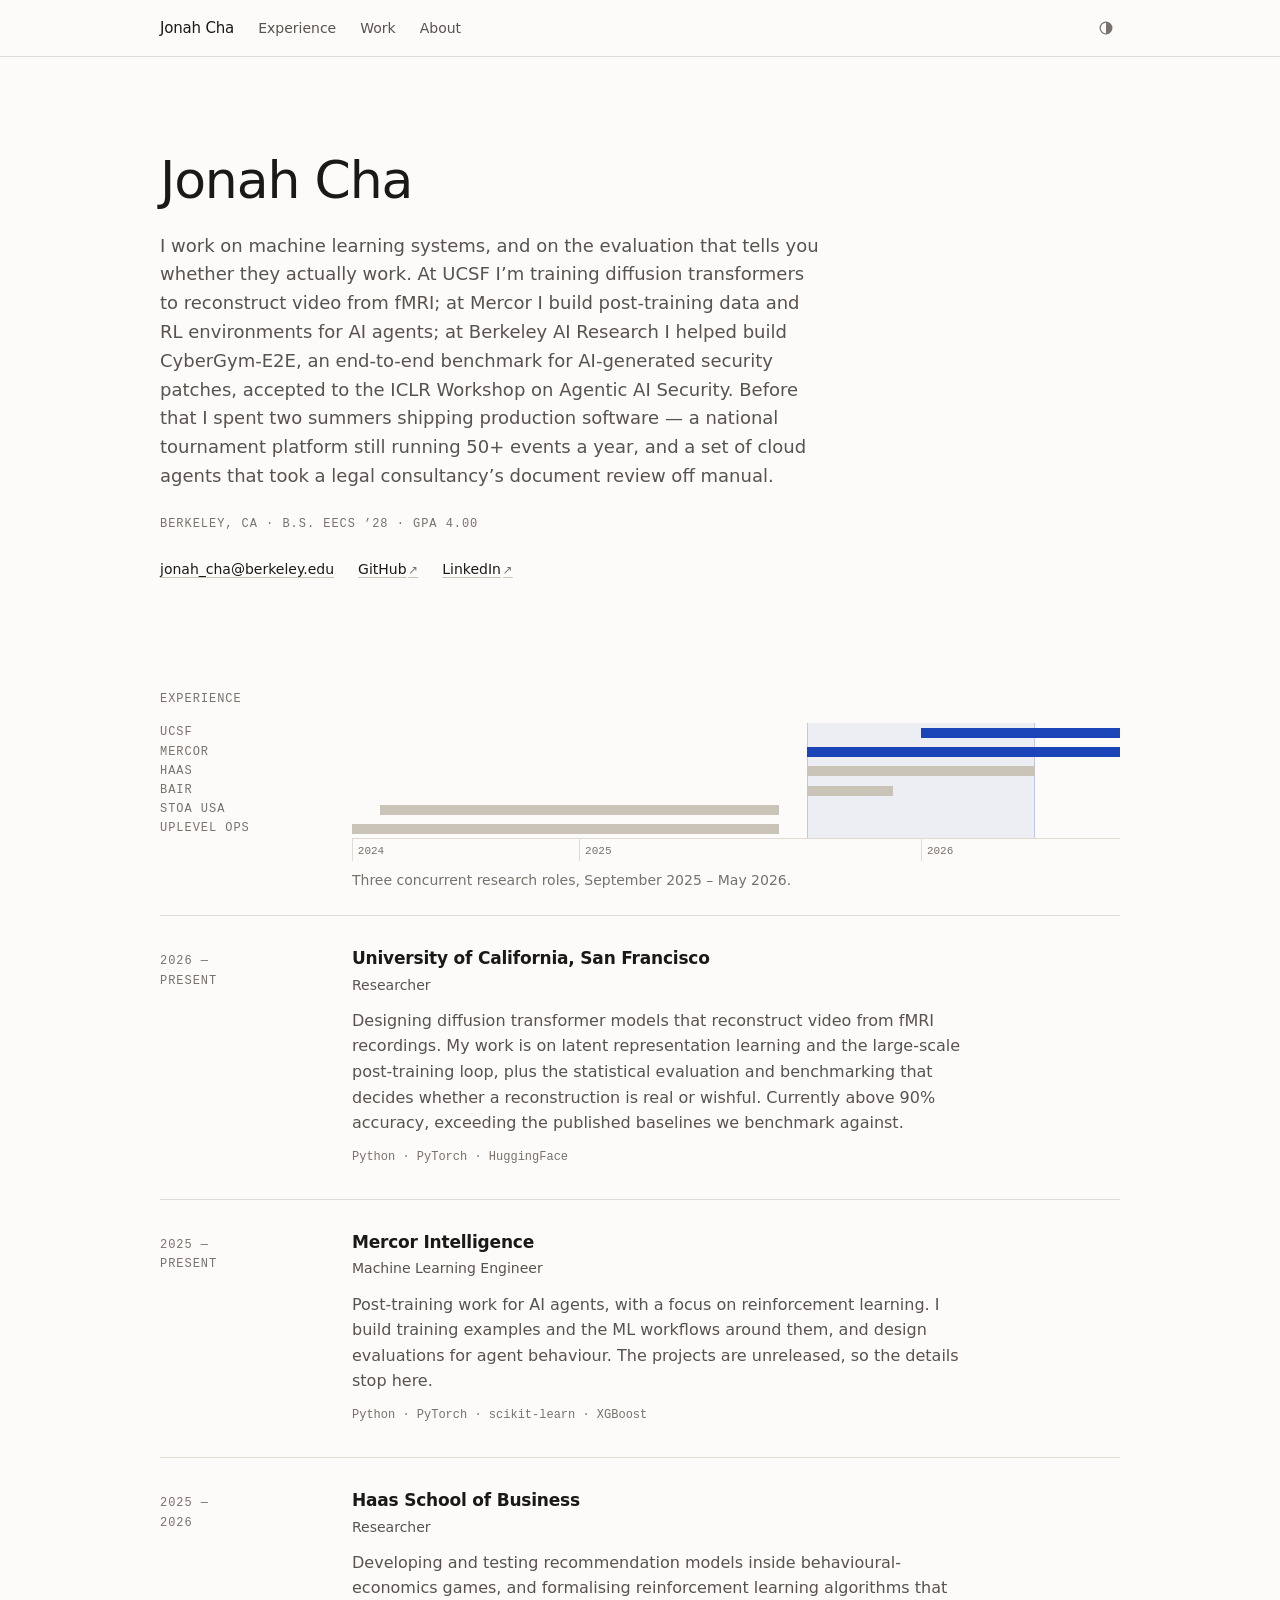
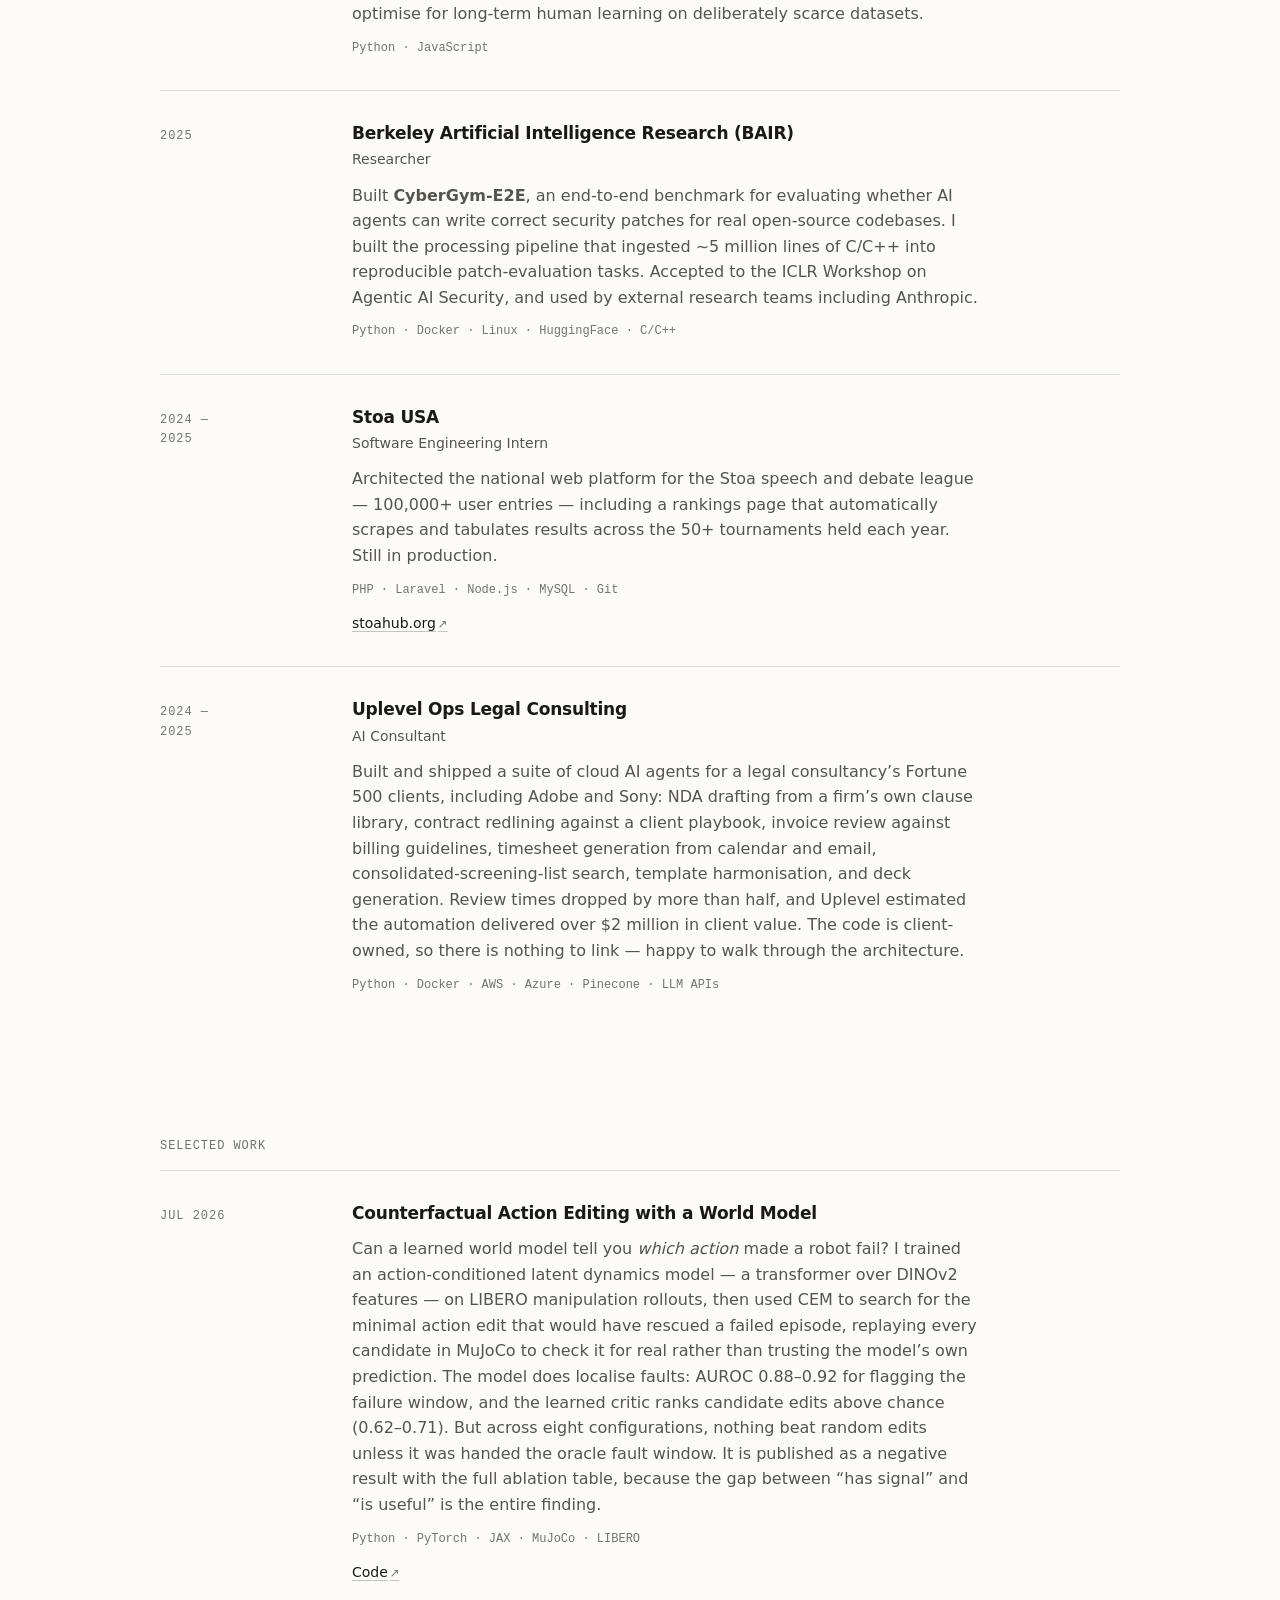
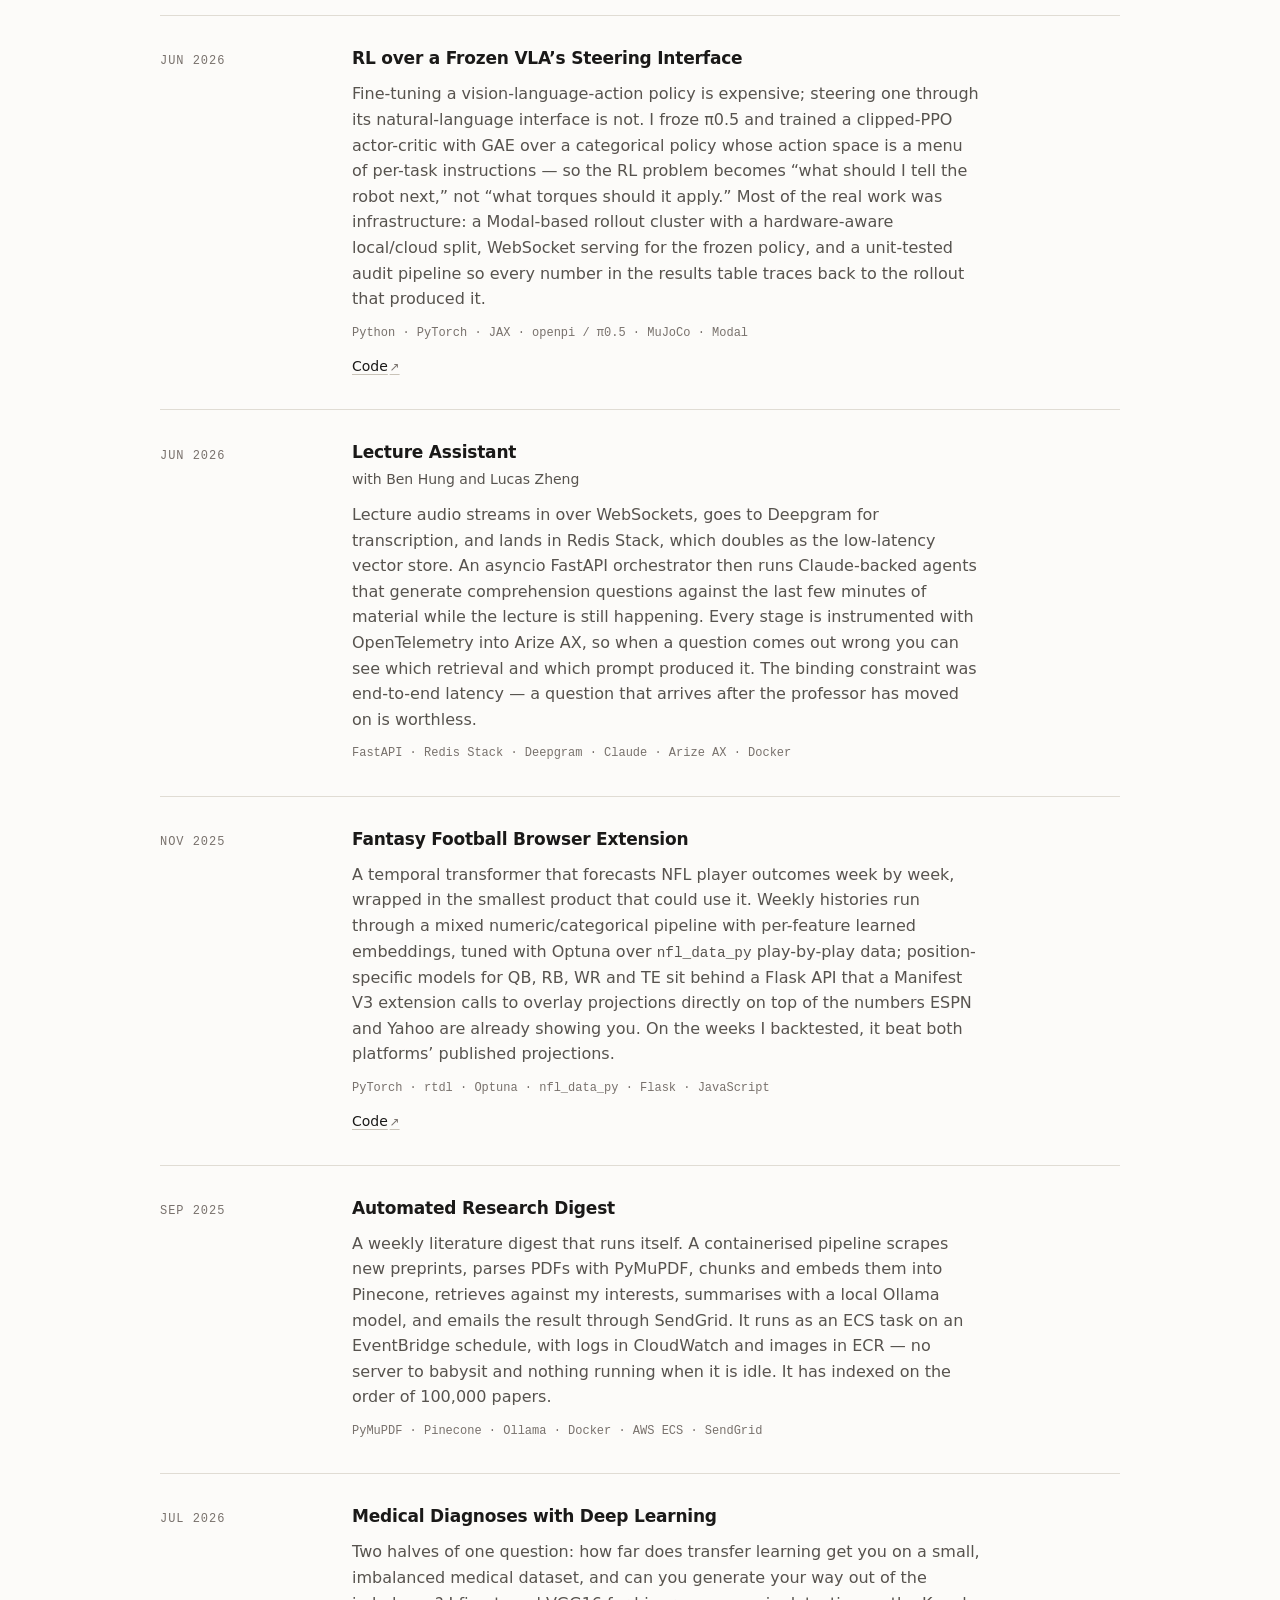
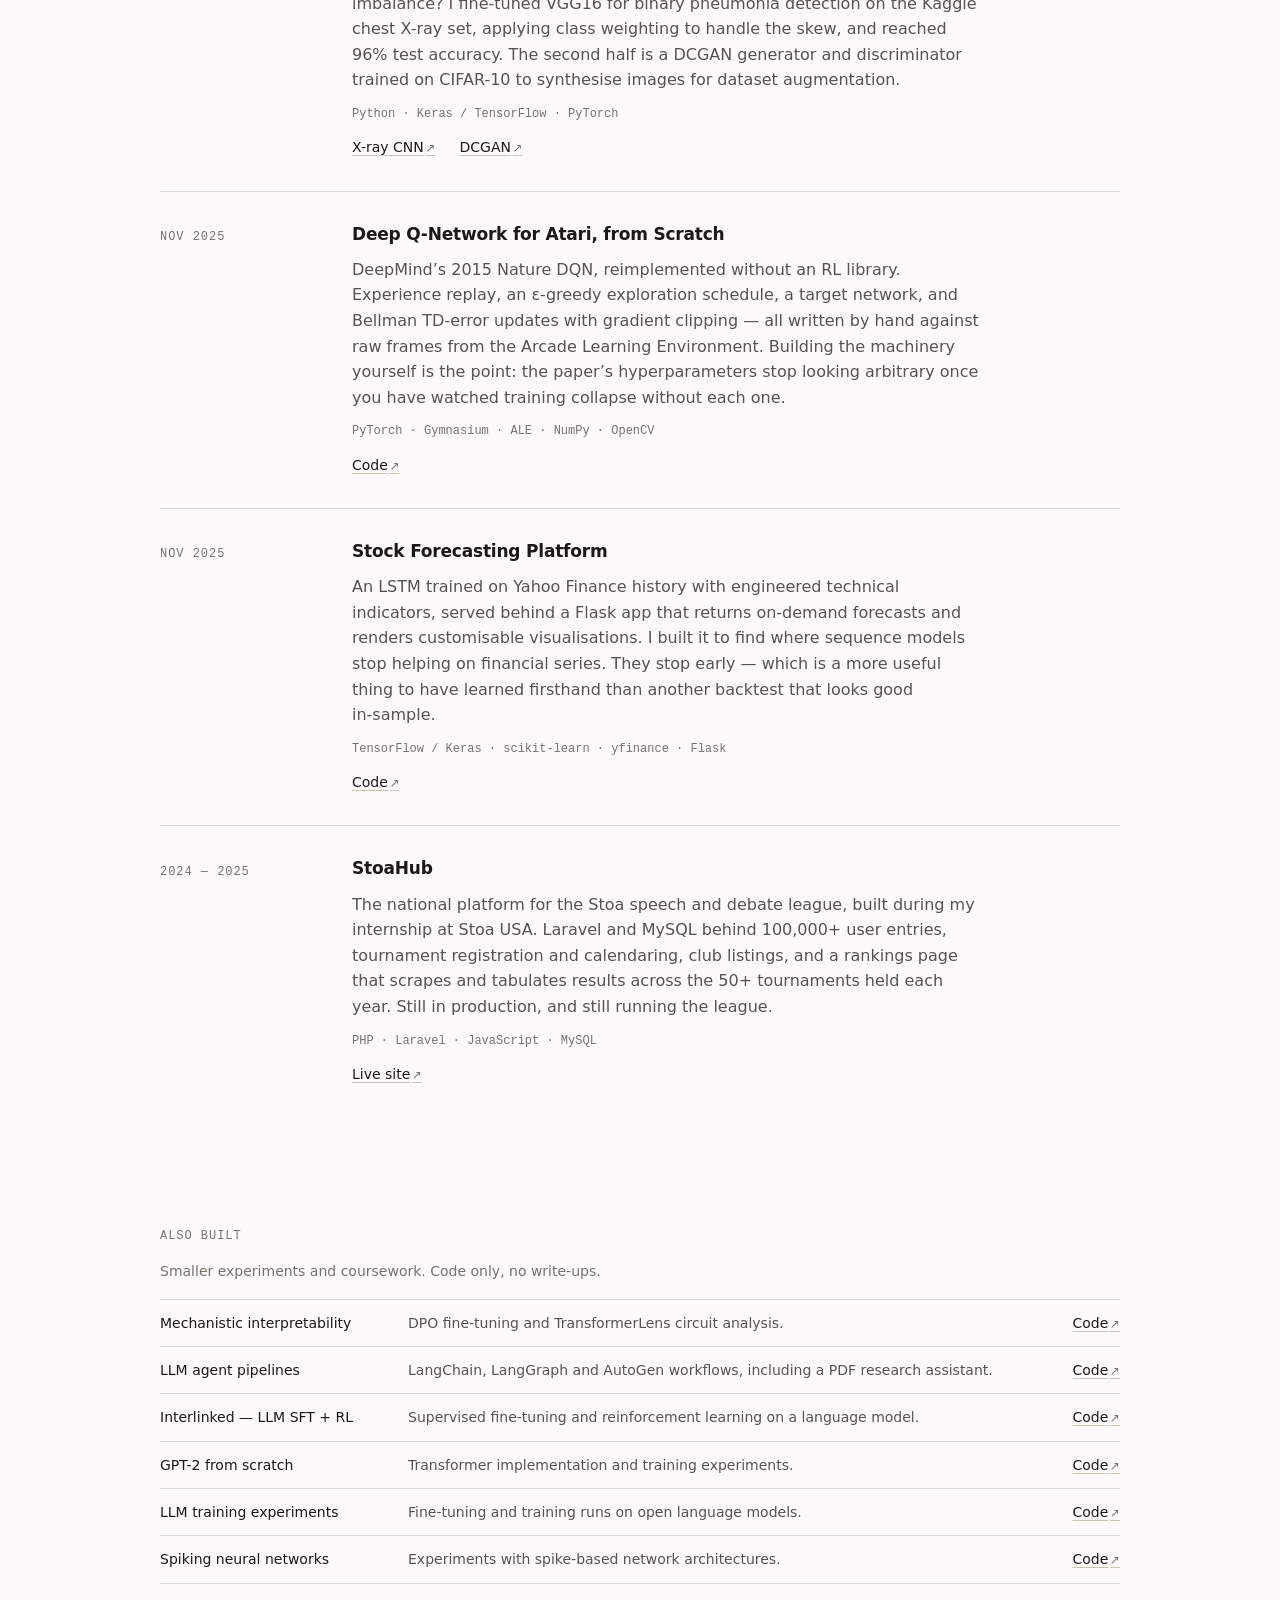
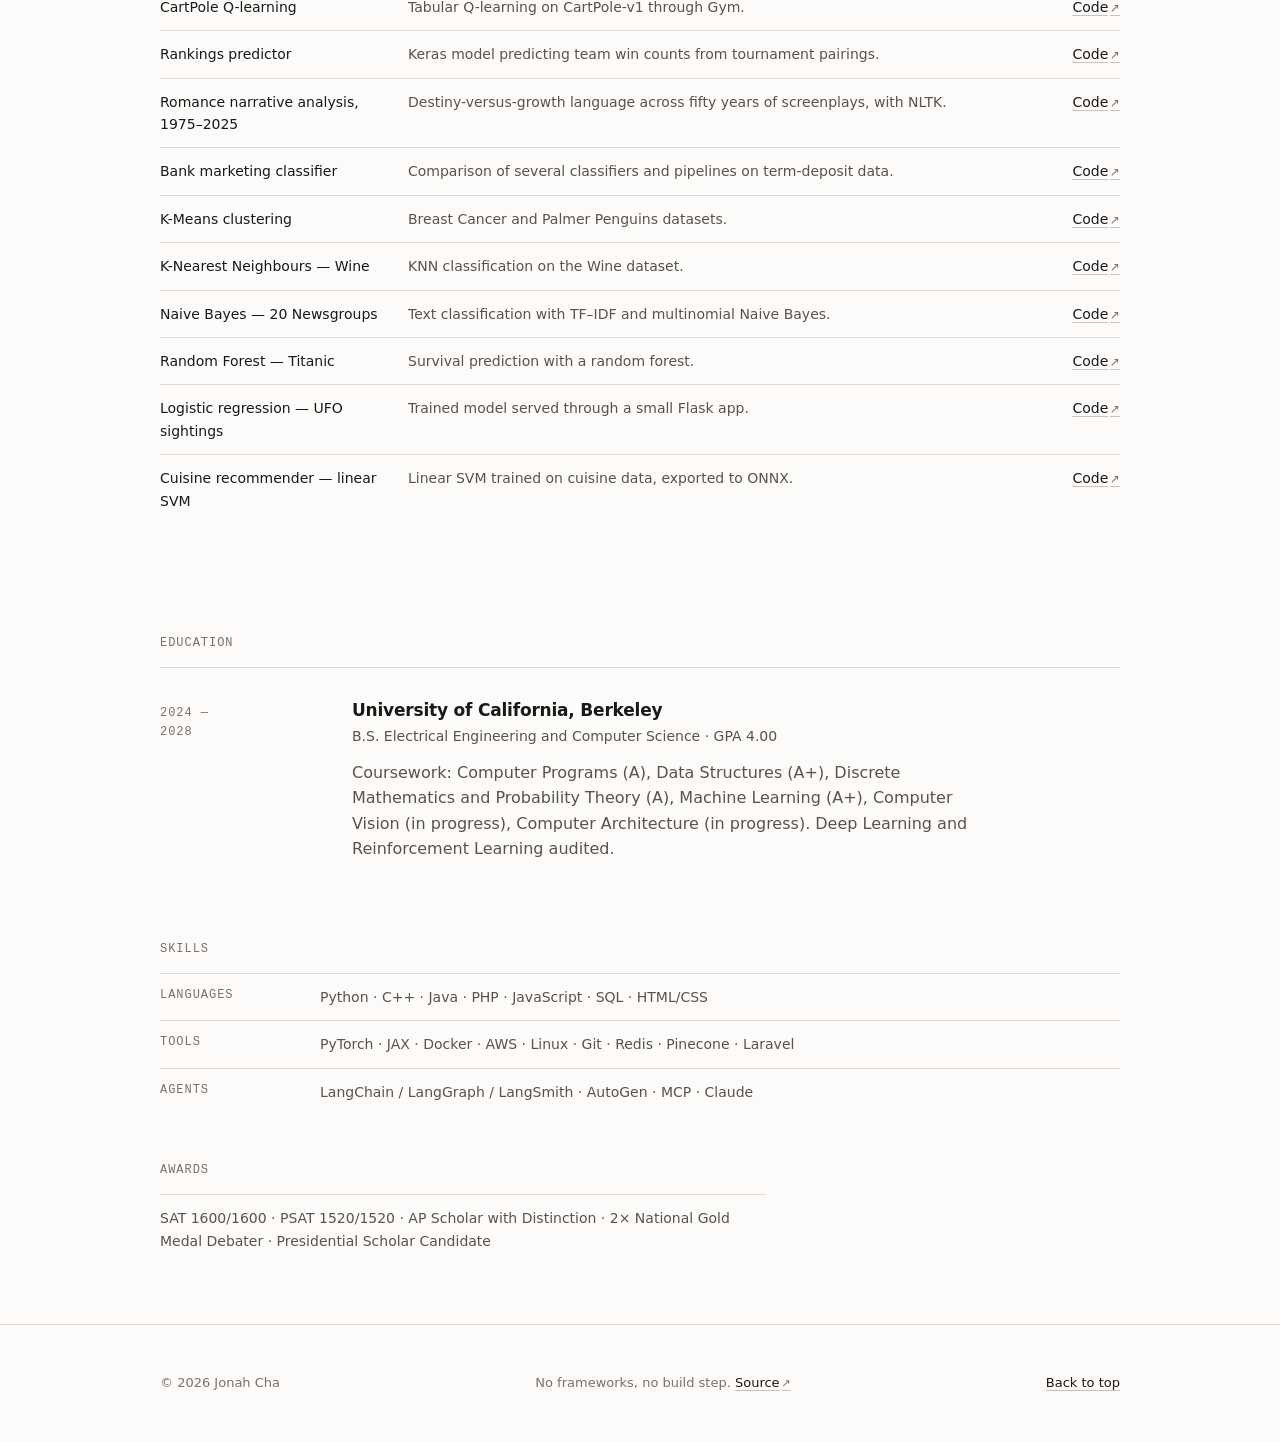
==== commit 63110dcd: "Add role-concurrency timeline and a typographic pass Timeline (direction A) A chronological list can" ====
--- a/index.html
+++ b/index.html
@@ -92,15 +92,15 @@
     <h1 class="hero__name">Jonah Cha</h1>
     <p class="hero__lede">
       I work on machine learning systems, and on the evaluation that tells you whether they
-      actually work. At UCSF I'm training diffusion transformers to reconstruct video from fMRI;
+      actually work. At UCSF I’m training diffusion transformers to reconstruct video from fMRI;
       at Mercor I build post-training data and RL environments for AI agents; at Berkeley AI
       Research I helped build CyberGym-E2E, an end-to-end benchmark for AI-generated security
       patches, accepted to the ICLR Workshop on Agentic AI Security. Before that I spent two
       summers shipping production software — a national tournament platform still running 50+
-      events a year, and a set of cloud agents that took a legal consultancy's document review
+      events a year, and a set of cloud agents that took a legal consultancy’s document review
       off manual.
     </p>
-    <p class="hero__meta u-nums">Berkeley, CA · B.S. EECS '28 · GPA 4.00</p>
+    <p class="hero__meta u-nums">Berkeley, CA · B.S. EECS ’28 · GPA 4.00</p>
     <ul class="hero__links">
       <li><a class="link" href="mailto:jonah_cha@berkeley.edu">jonah_cha@berkeley.edu</a></li>
       <li><a class="link" rel="me noopener noreferrer" target="_blank" href="https://github.com/MERC13">GitHub</a></li>
@@ -112,6 +112,51 @@
   <section id="experience" class="section page">
     <h2 class="section__label">Experience</h2>
 
+    <!-- Timeline offsets are percentages of a May 2024 – Aug 2026 span (27 months).
+         For a new role: from = (monthsSinceMay2024 / 27) * 100. -->
+    <figure class="timeline">
+      <div class="timeline__chart" aria-hidden="true">
+        <div class="timeline__bandwrap">
+          <span class="timeline__band" style="--from:59.3%;--span:29.6%"></span>
+        </div>
+        <div class="timeline__row">
+          <span class="timeline__name">UCSF</span>
+          <span class="timeline__track"><i class="timeline__bar timeline__bar--now" style="--from:74.1%;--span:25.9%"></i></span>
+        </div>
+        <div class="timeline__row">
+          <span class="timeline__name">Mercor</span>
+          <span class="timeline__track"><i class="timeline__bar timeline__bar--now" style="--from:59.3%;--span:40.7%"></i></span>
+        </div>
+        <div class="timeline__row">
+          <span class="timeline__name">Haas</span>
+          <span class="timeline__track"><i class="timeline__bar" style="--from:59.3%;--span:29.6%"></i></span>
+        </div>
+        <div class="timeline__row">
+          <span class="timeline__name">BAIR</span>
+          <span class="timeline__track"><i class="timeline__bar" style="--from:59.3%;--span:11.1%"></i></span>
+        </div>
+        <div class="timeline__row">
+          <span class="timeline__name">Stoa USA</span>
+          <span class="timeline__track"><i class="timeline__bar" style="--from:3.7%;--span:51.9%"></i></span>
+        </div>
+        <div class="timeline__row">
+          <span class="timeline__name">Uplevel Ops</span>
+          <span class="timeline__track"><i class="timeline__bar" style="--from:0%;--span:55.6%"></i></span>
+        </div>
+        <div class="timeline__row">
+          <span></span>
+          <span class="timeline__ticks">
+            <i style="--from:0%">2024</i>
+            <i style="--from:29.6%">2025</i>
+            <i style="--from:74.1%">2026</i>
+          </span>
+        </div>
+      </div>
+      <figcaption class="timeline__cap u-nums">
+        Three concurrent research roles, September 2025 – May 2026.
+      </figcaption>
+    </figure>
+
     <article class="entry">
       <p class="entry__meta u-nums"><span>2026 —</span><span>Present</span></p>
       <div class="entry__body">
@@ -195,8 +240,8 @@
         <h3 class="entry__title">Uplevel Ops Legal Consulting</h3>
         <p class="entry__role">AI Consultant</p>
         <p class="entry__desc">
-          Built and shipped a suite of cloud AI agents for a legal consultancy's Fortune 500
-          clients, including Adobe and Sony: NDA drafting from a firm's own clause library,
+          Built and shipped a suite of cloud AI agents for a legal consultancy’s Fortune 500
+          clients, including Adobe and Sony: NDA drafting from a firm’s own clause library,
           contract redlining against a client playbook, invoice review against billing
           guidelines, timesheet generation from calendar and email, consolidated-screening-list
           search, template harmonisation, and deck generation. Review times dropped by more than
@@ -222,11 +267,11 @@
           action-conditioned latent dynamics model — a transformer over DINOv2 features — on
           LIBERO manipulation rollouts, then used CEM to search for the minimal action edit that
           would have rescued a failed episode, replaying every candidate in MuJoCo to check it for
-          real rather than trusting the model's own prediction. The model does localise faults:
+          real rather than trusting the model’s own prediction. The model does localise faults:
           AUROC 0.88–0.92 for flagging the failure window, and the learned critic ranks candidate
           edits above chance (0.62–0.71). But across eight configurations, nothing beat random
           edits unless it was handed the oracle fault window. It is published as a negative result
-          with the full ablation table, because the gap between "has signal" and "is useful" is
+          with the full ablation table, because the gap between “has signal” and “is useful” is
           the entire finding.
         </p>
         <p class="entry__tech">Python · PyTorch · JAX · MuJoCo · LIBERO</p>
@@ -239,13 +284,13 @@
     <article class="entry">
       <p class="entry__meta u-nums"><span>Jun 2026</span></p>
       <div class="entry__body">
-        <h3 class="entry__title">RL over a Frozen VLA's Steering Interface</h3>
+        <h3 class="entry__title">RL over a Frozen VLA’s Steering Interface</h3>
         <p class="entry__desc">
           Fine-tuning a vision-language-action policy is expensive; steering one through its
           natural-language interface is not. I froze π0.5 and trained a clipped-PPO actor-critic
           with GAE over a categorical policy whose action space is a menu of per-task
-          instructions — so the RL problem becomes "what should I tell the robot next," not "what
-          torques should it apply." Most of the real work was infrastructure: a Modal-based
+          instructions — so the RL problem becomes “what should I tell the robot next,” not “what
+          torques should it apply.” Most of the real work was infrastructure: a Modal-based
           rollout cluster with a hardware-aware local/cloud split, WebSocket serving for the
           frozen policy, and a unit-tested audit pipeline so every number in the results table
           traces back to the rollout that produced it.
@@ -287,7 +332,7 @@
           <code>nfl_data_py</code> play-by-play data; position-specific models for QB, RB, WR and
           TE sit behind a Flask API that a Manifest V3 extension calls to overlay projections
           directly on top of the numbers ESPN and Yahoo are already showing you. On the weeks I
-          backtested, it beat both platforms' published projections.
+          backtested, it beat both platforms’ published projections.
         </p>
         <p class="entry__tech">PyTorch · rtdl · Optuna · nfl_data_py · Flask · JavaScript</p>
         <p class="entry__links">
@@ -337,10 +382,10 @@
       <div class="entry__body">
         <h3 class="entry__title">Deep Q-Network for Atari, from Scratch</h3>
         <p class="entry__desc">
-          DeepMind's 2015 Nature DQN, reimplemented without an RL library. Experience replay, an
+          DeepMind’s 2015 Nature DQN, reimplemented without an RL library. Experience replay, an
           ε-greedy exploration schedule, a target network, and Bellman TD-error updates with
           gradient clipping — all written by hand against raw frames from the Arcade Learning
-          Environment. Building the machinery yourself is the point: the paper's hyperparameters
+          Environment. Building the machinery yourself is the point: the paper’s hyperparameters
           stop looking arbitrary once you have watched training collapse without each one.
         </p>
         <p class="entry__tech">PyTorch · Gymnasium · ALE · NumPy · OpenCV</p>
--- a/assets/style.css
+++ b/assets/style.css
@@ -191,7 +191,16 @@
     text-wrap: balance;
   }
 
-  p { text-wrap: pretty; }
+  p {
+    text-wrap: pretty;
+    /* Hangs an opening quote into the margin so the left edge stays optically
+       flush. Safari-only today; degrades to nothing, which is the right failure
+       mode for a purely optical refinement. */
+    hanging-punctuation: first last;
+  }
+
+  /* Long library names and repo paths must not blow out a narrow column. */
+  .entry__tech, .archive__title, .archive__desc { overflow-wrap: break-word; }
 
   a { color: inherit; }
 
@@ -395,6 +404,80 @@
     font-size: var(--fs-sm);
     color: var(--text-subtle);
     max-inline-size: var(--measure-entry);
+  }
+
+  /* Timeline — makes role concurrency visible, which a chronological list can't.
+     Chart is desktop-only; the caption carries the same fact everywhere else, so
+     nothing is lost on mobile or to a screen reader. */
+  .timeline { margin: 0 0 var(--space-md); }
+
+  .timeline__chart { display: none; }
+
+  @media (min-width: 40rem) {
+    .timeline__chart {
+      display: block; position: relative;
+      margin-block-end: var(--space-2xs);
+    }
+  }
+
+  .timeline__row {
+    display: grid;
+    grid-template-columns: 10rem minmax(0, 1fr);
+    column-gap: var(--space-lg);
+    align-items: center;
+  }
+
+  .timeline__name {
+    font-family: var(--font-mono);
+    font-size: var(--fs-xs);
+    letter-spacing: var(--ls-caps);
+    text-transform: uppercase;
+    color: var(--text-subtle);
+  }
+
+  .timeline__track { position: relative; block-size: 1.125rem; }
+
+  .timeline__bar {
+    position: absolute; inset-block: 4px;
+    inset-inline-start: var(--from); inline-size: var(--span);
+    background: var(--line-strong);
+  }
+
+  .timeline__bar--now { background: var(--accent); }
+
+  .timeline__bandwrap {
+    position: absolute; inset-block: 0 1.4rem;
+    inset-inline-start: calc(10rem + var(--space-lg)); inset-inline-end: 0;
+    pointer-events: none;
+  }
+
+  .timeline__band {
+    position: absolute; inset-block: 0;
+    inset-inline-start: var(--from); inline-size: var(--span);
+    background: color-mix(in oklab, var(--accent) 7%, transparent);
+    border-inline: 1px solid color-mix(in oklab, var(--accent) 22%, transparent);
+  }
+
+  .timeline__ticks {
+    position: relative; display: block; block-size: 1.4rem;
+    border-block-start: 1px solid var(--line);
+  }
+
+  .timeline__ticks i {
+    position: absolute; inset-block-start: 0; inset-inline-start: var(--from);
+    padding-inline-start: .3rem; padding-block-start: .25rem;
+    border-inline-start: 1px solid var(--line);
+    font-family: var(--font-mono); font-size: .6875rem; font-style: normal;
+    color: var(--text-subtle);
+  }
+
+  .timeline__cap {
+    font-size: var(--fs-sm);
+    color: var(--text-subtle);
+
+    @media (min-width: 40rem) {
+      padding-inline-start: calc(10rem + var(--space-lg));
+    }
   }
 
   /* Entry — the date-rail two-column unit used by Experience, Work, Education */
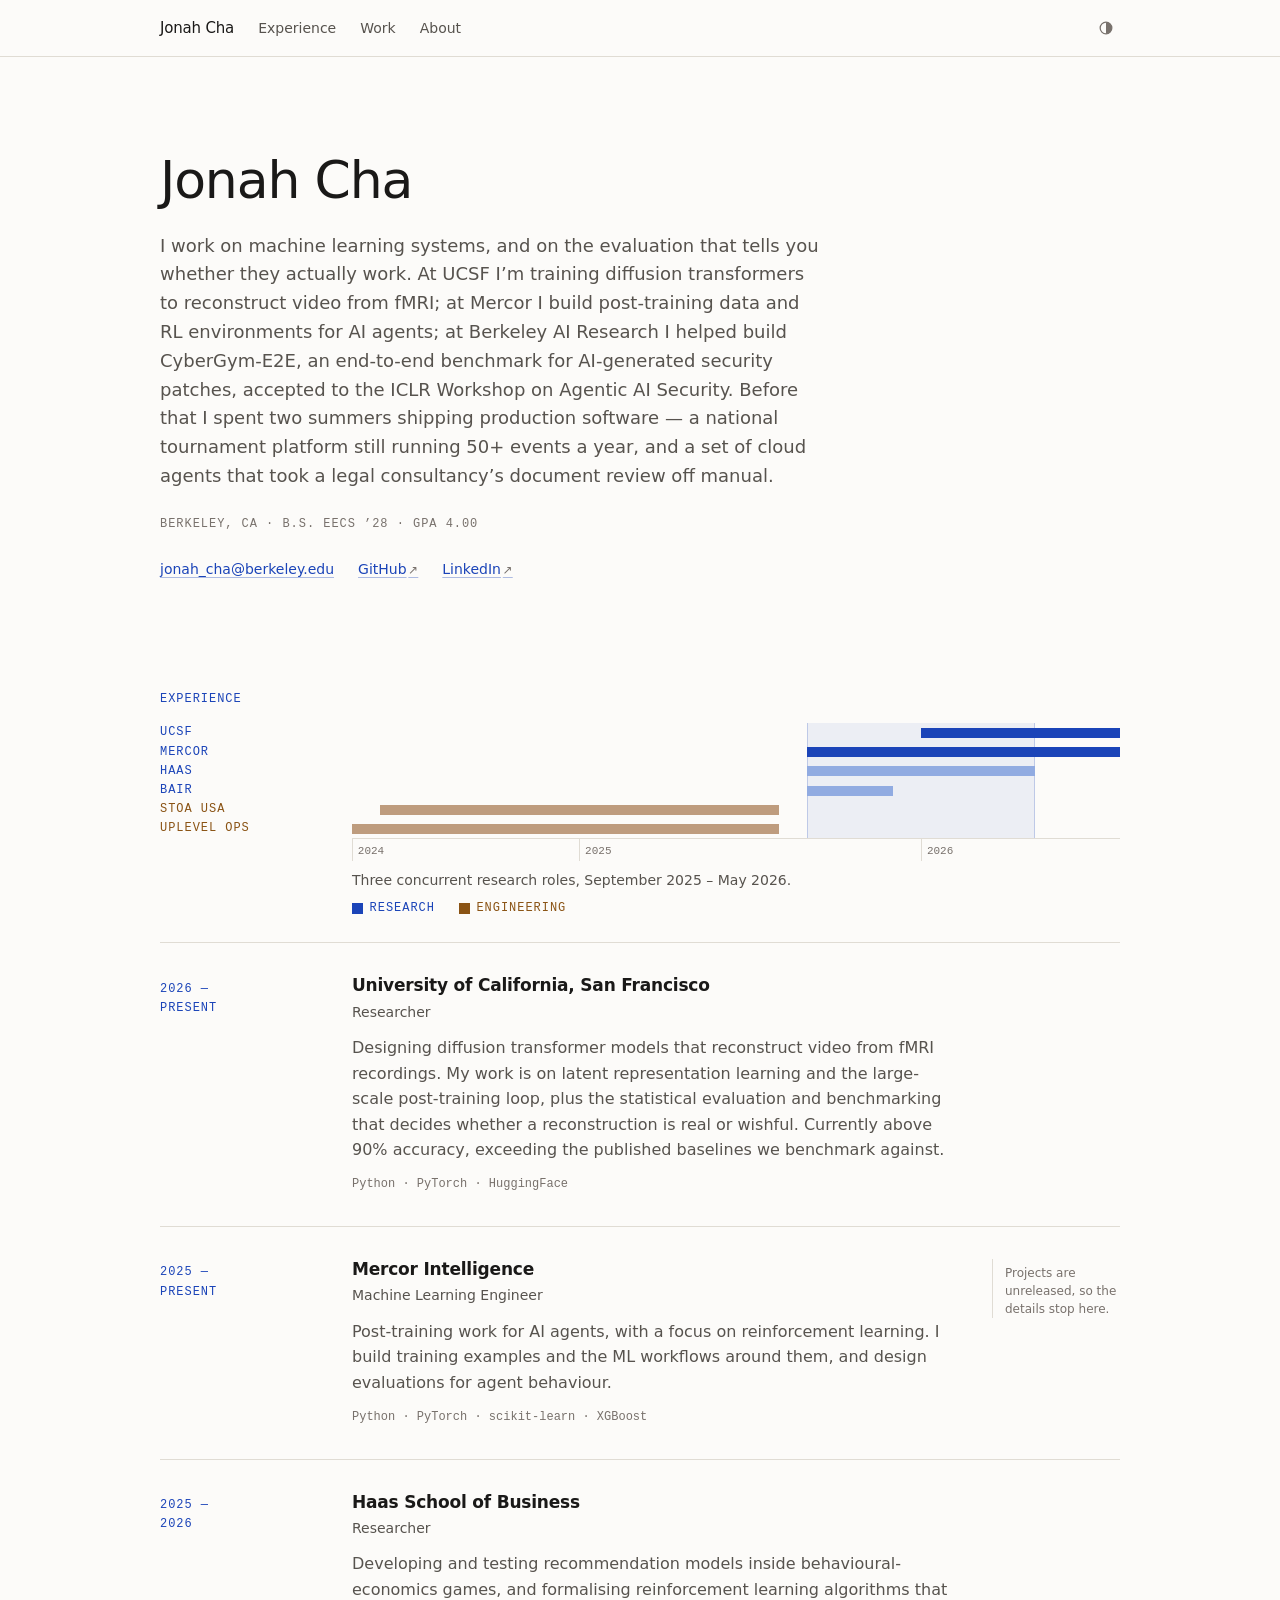
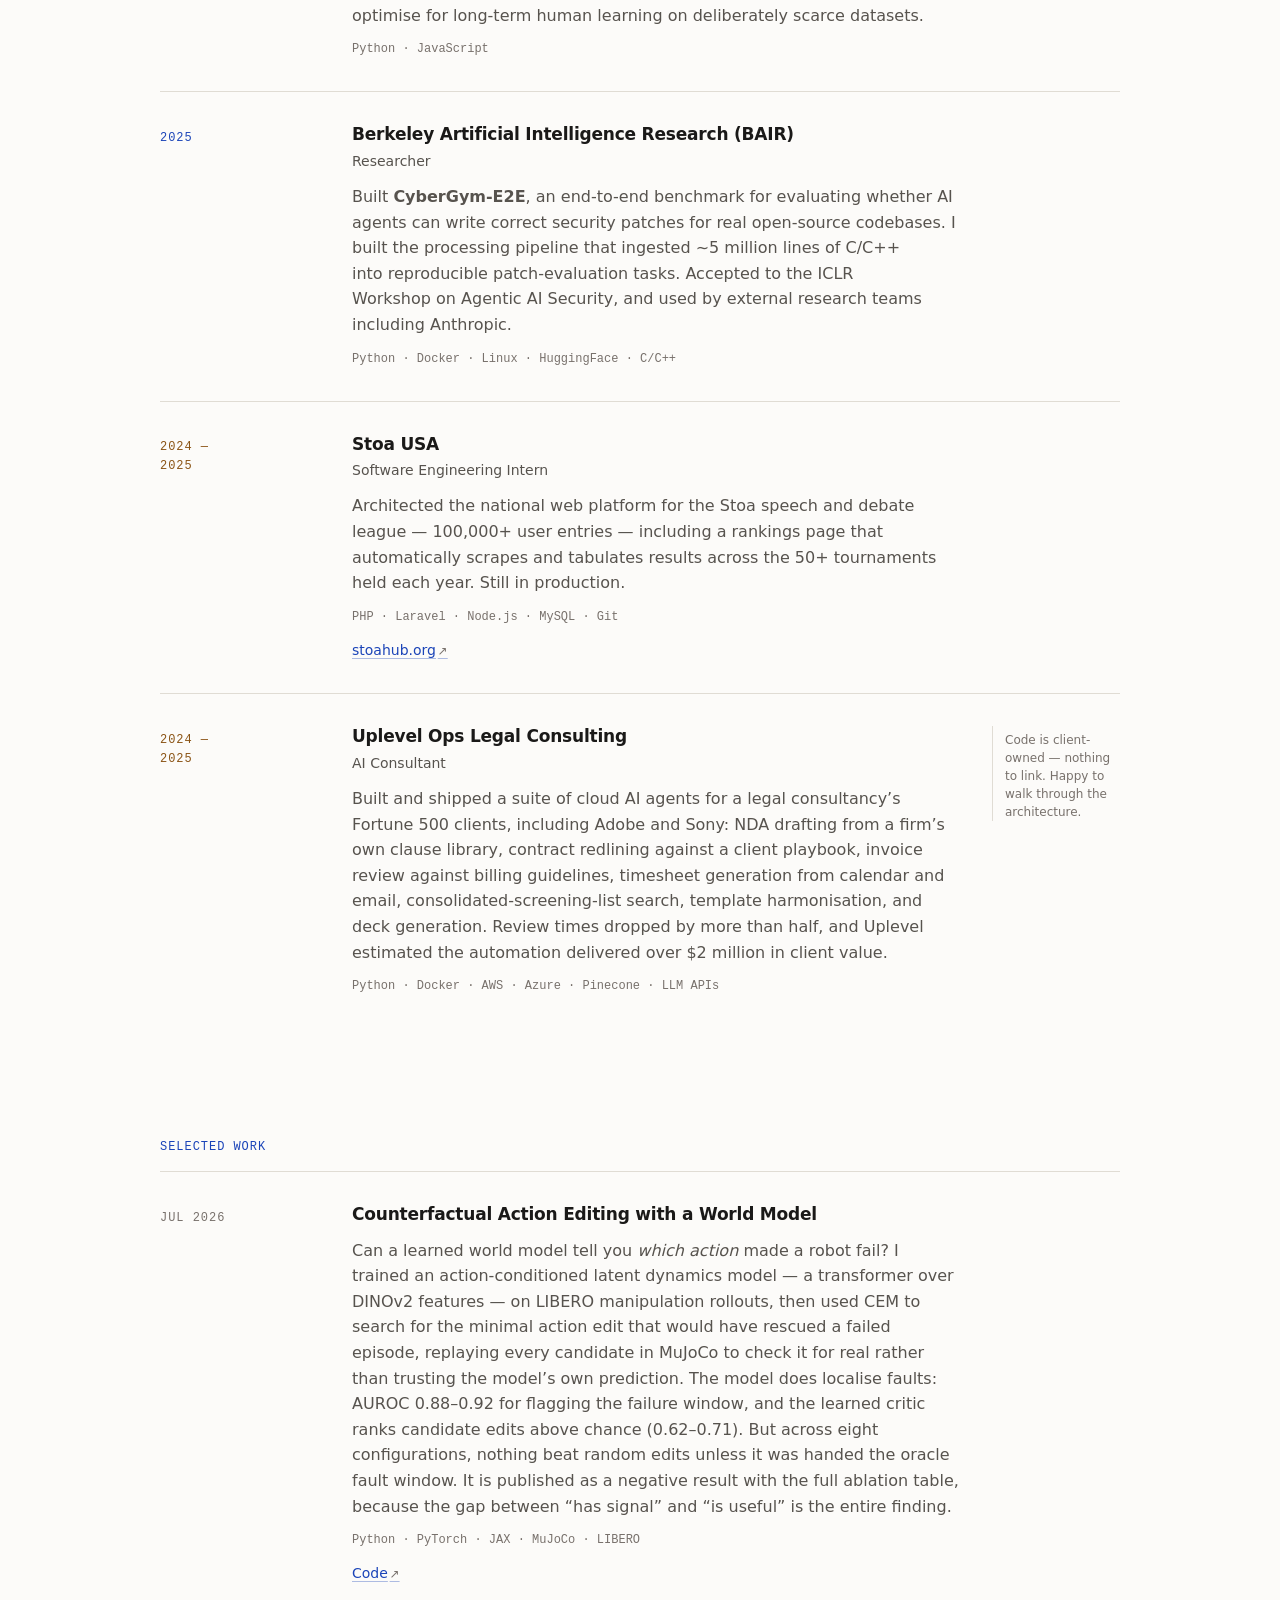
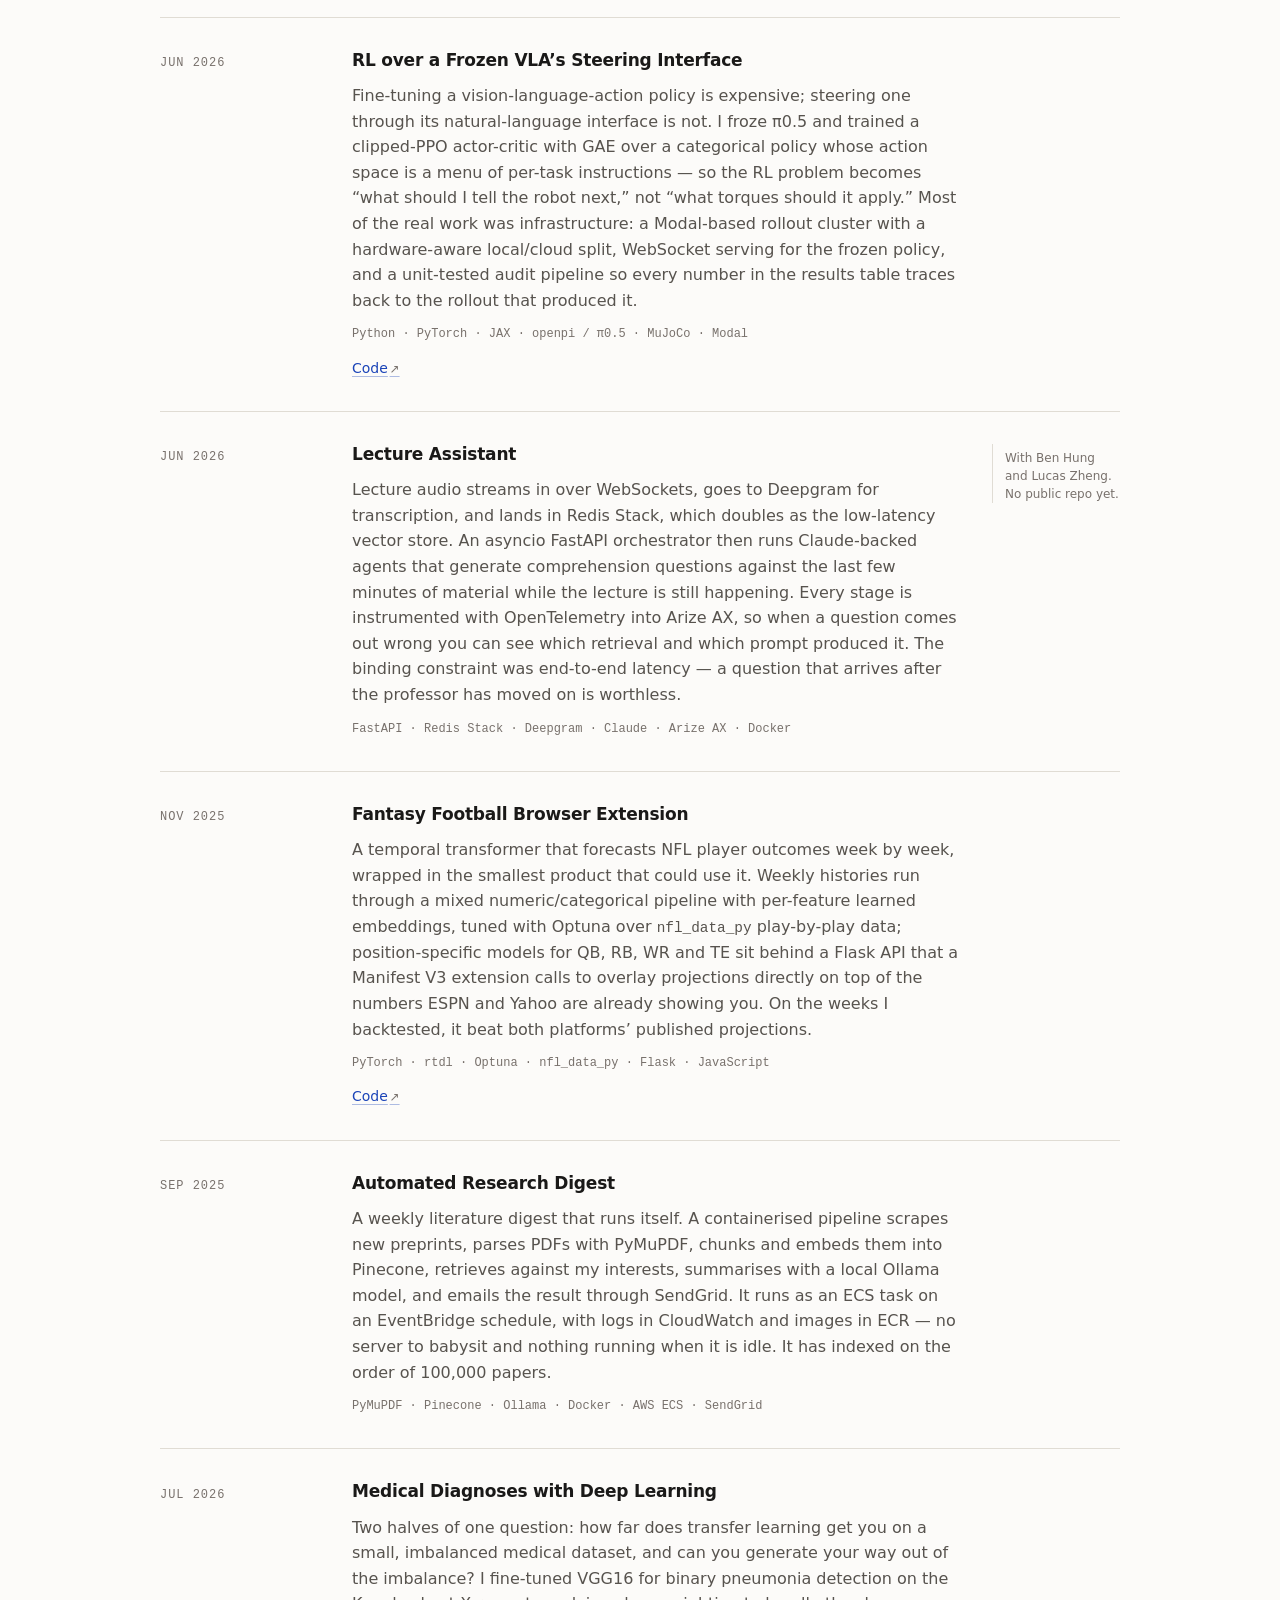
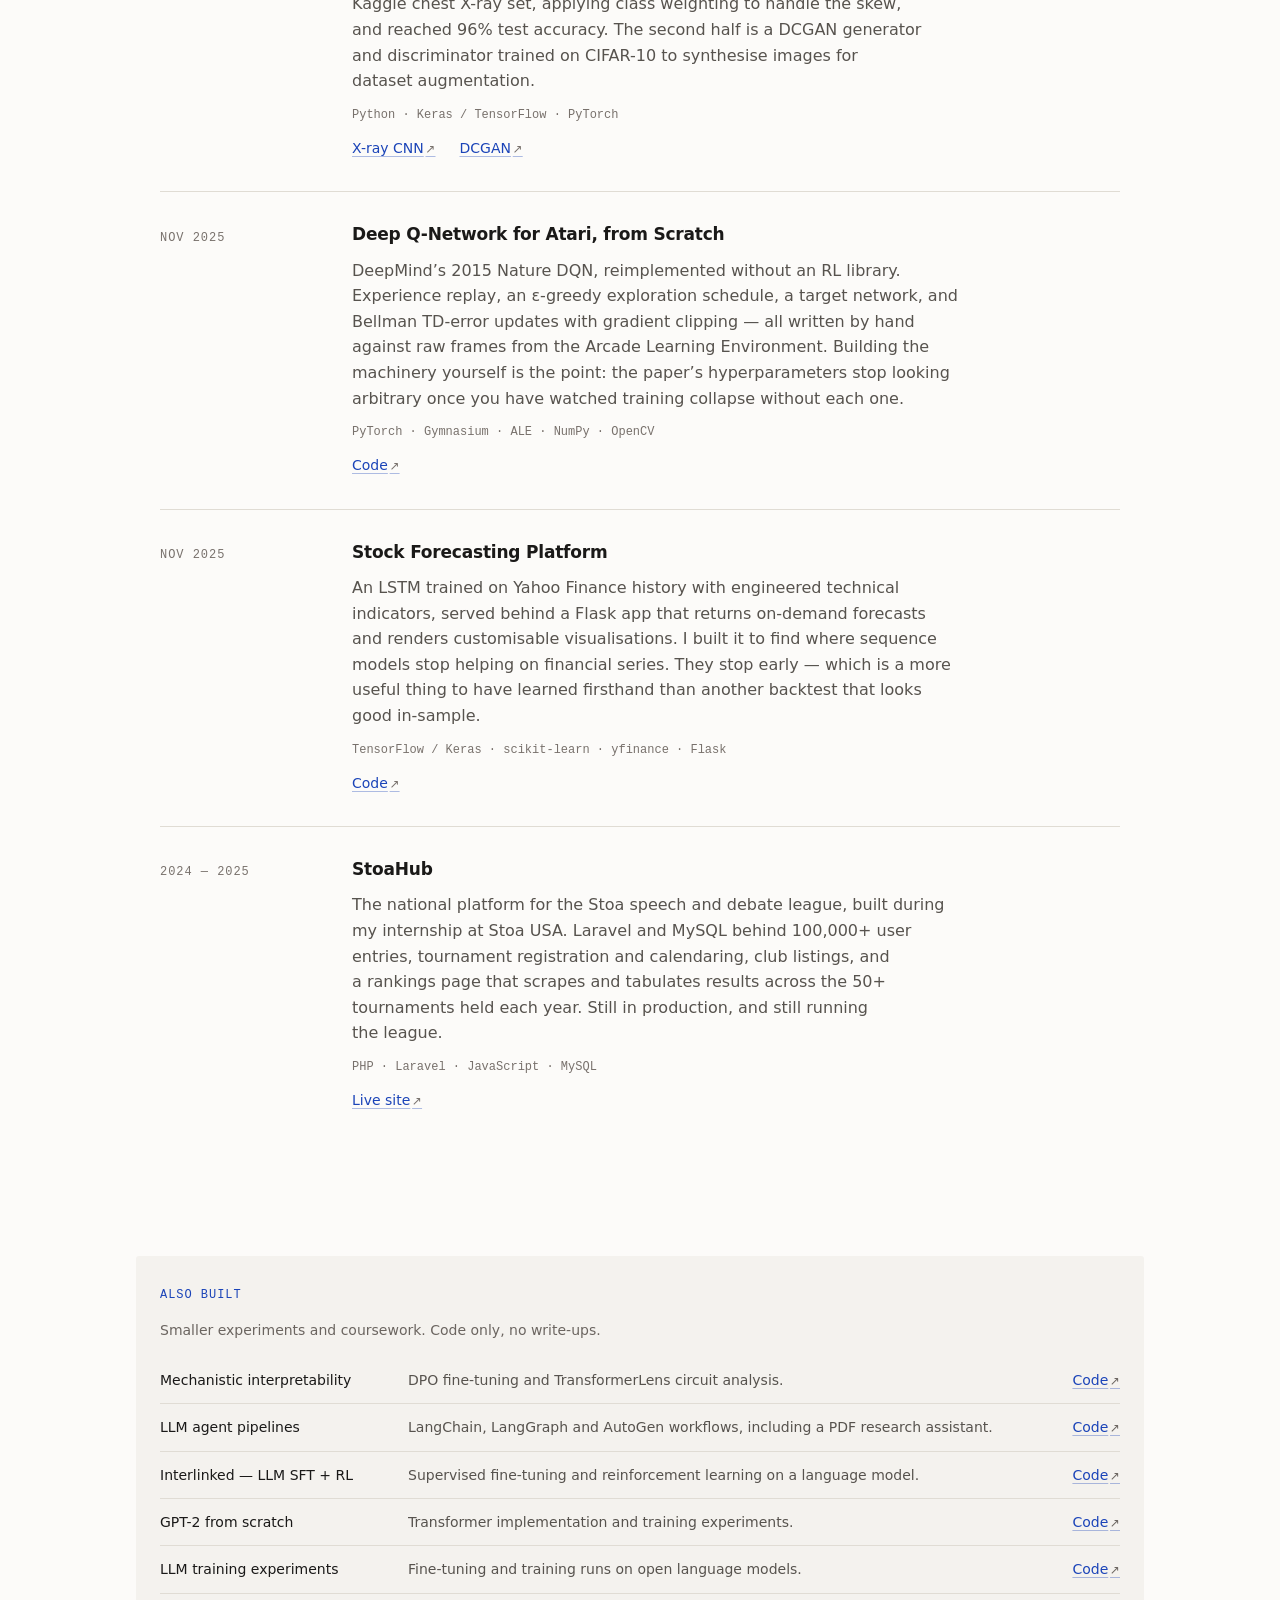
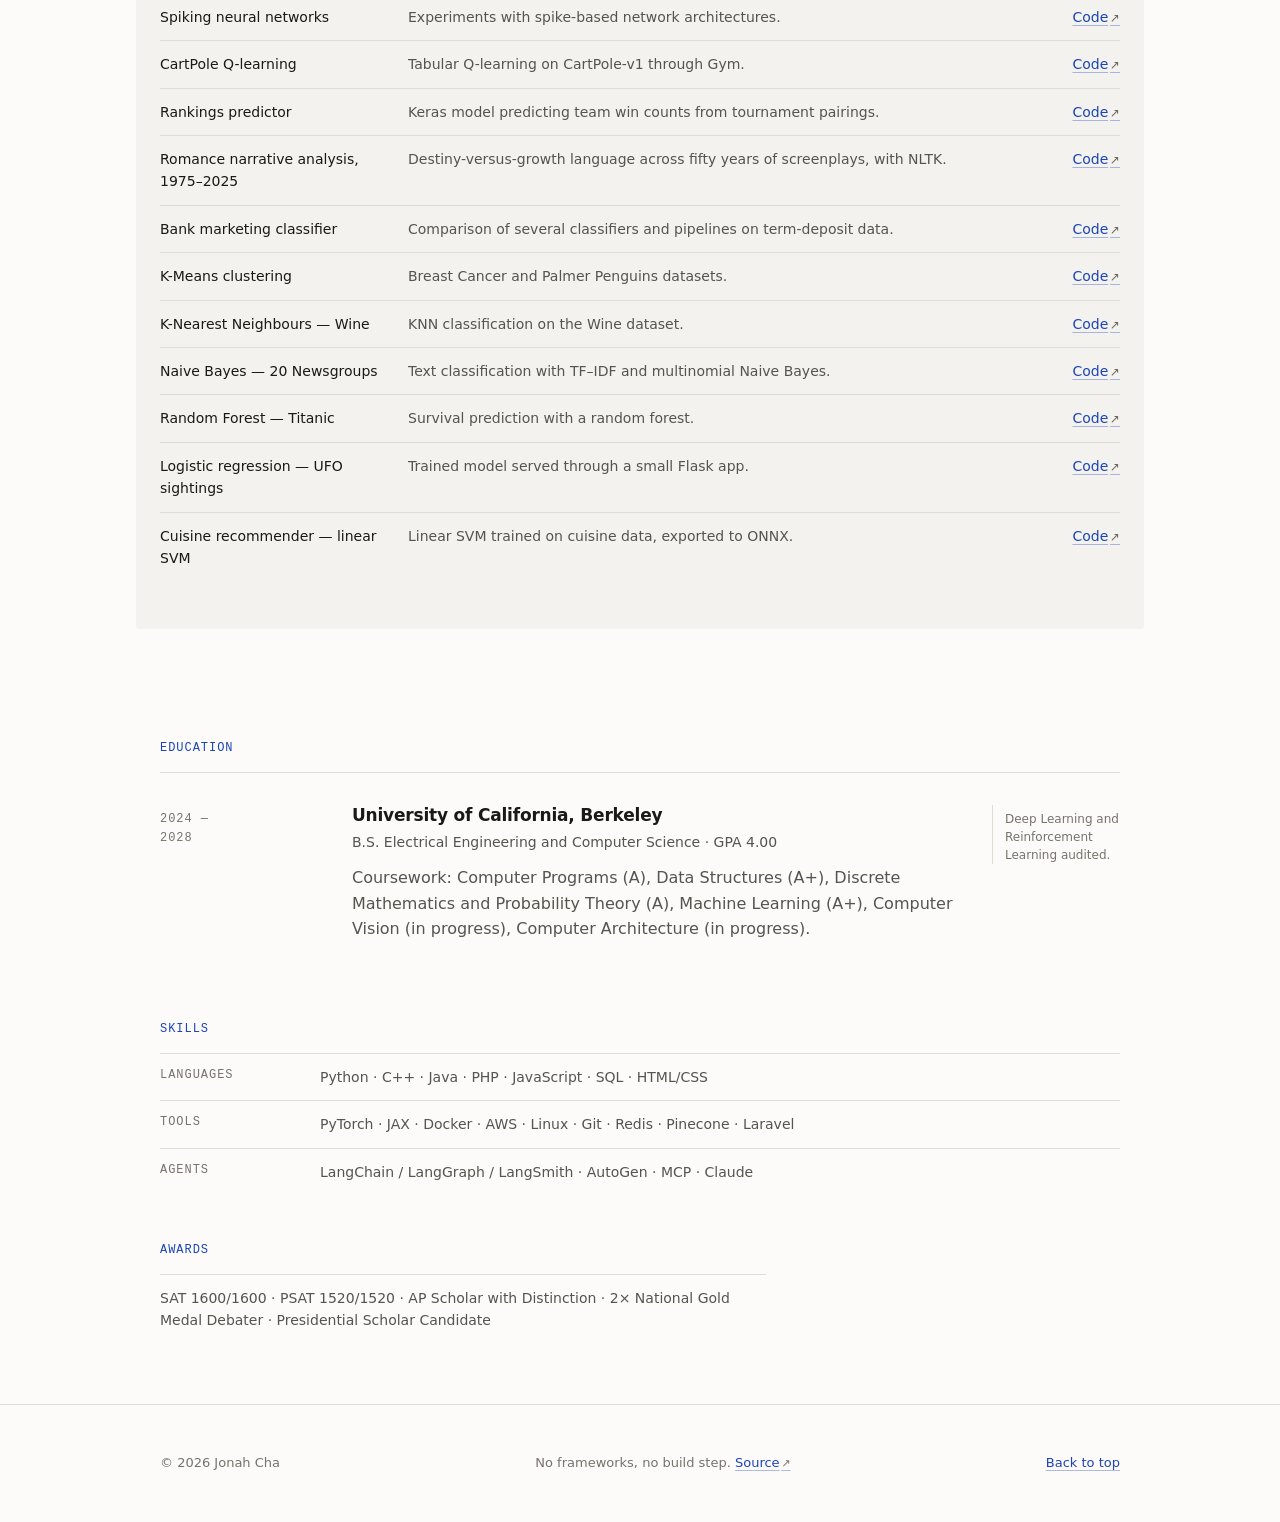
==== commit 04ac2d18: "Add a second accent hue, tonal grounds, and margin notes The page read as essentially monochrome: on" ====
--- a/index.html
+++ b/index.html
@@ -119,27 +119,27 @@
         <div class="timeline__bandwrap">
           <span class="timeline__band" style="--from:59.3%;--span:29.6%"></span>
         </div>
-        <div class="timeline__row">
+        <div class="timeline__row" data-kind="research">
           <span class="timeline__name">UCSF</span>
           <span class="timeline__track"><i class="timeline__bar timeline__bar--now" style="--from:74.1%;--span:25.9%"></i></span>
         </div>
-        <div class="timeline__row">
+        <div class="timeline__row" data-kind="research">
           <span class="timeline__name">Mercor</span>
           <span class="timeline__track"><i class="timeline__bar timeline__bar--now" style="--from:59.3%;--span:40.7%"></i></span>
         </div>
-        <div class="timeline__row">
+        <div class="timeline__row" data-kind="research">
           <span class="timeline__name">Haas</span>
           <span class="timeline__track"><i class="timeline__bar" style="--from:59.3%;--span:29.6%"></i></span>
         </div>
-        <div class="timeline__row">
+        <div class="timeline__row" data-kind="research">
           <span class="timeline__name">BAIR</span>
           <span class="timeline__track"><i class="timeline__bar" style="--from:59.3%;--span:11.1%"></i></span>
         </div>
-        <div class="timeline__row">
+        <div class="timeline__row" data-kind="engineering">
           <span class="timeline__name">Stoa USA</span>
           <span class="timeline__track"><i class="timeline__bar" style="--from:3.7%;--span:51.9%"></i></span>
         </div>
-        <div class="timeline__row">
+        <div class="timeline__row" data-kind="engineering">
           <span class="timeline__name">Uplevel Ops</span>
           <span class="timeline__track"><i class="timeline__bar" style="--from:0%;--span:55.6%"></i></span>
         </div>
@@ -155,9 +155,13 @@
       <figcaption class="timeline__cap u-nums">
         Three concurrent research roles, September 2025 – May 2026.
       </figcaption>
+      <div class="timeline__legend" aria-hidden="true">
+        <span class="is-research"><i></i>Research</span>
+        <span class="is-eng"><i></i>Engineering</span>
+      </div>
     </figure>
 
-    <article class="entry">
+    <article class="entry" data-kind="research">
       <p class="entry__meta u-nums"><span>2026 —</span><span>Present</span></p>
       <div class="entry__body">
         <h3 class="entry__title">University of California, San Francisco</h3>
@@ -173,7 +177,7 @@
       </div>
     </article>
 
-    <article class="entry">
+    <article class="entry" data-kind="research">
       <p class="entry__meta u-nums"><span>2025 —</span><span>Present</span></p>
       <div class="entry__body">
         <h3 class="entry__title">Mercor Intelligence</h3>
@@ -181,13 +185,14 @@
         <p class="entry__desc">
           Post-training work for AI agents, with a focus on reinforcement learning. I build
           training examples and the ML workflows around them, and design evaluations for agent
-          behaviour. The projects are unreleased, so the details stop here.
+          behaviour.
         </p>
         <p class="entry__tech">Python · PyTorch · scikit-learn · XGBoost</p>
       </div>
-    </article>
-
-    <article class="entry">
+      <p class="entry__note">Projects are unreleased, so the details stop here.</p>
+    </article>
+
+    <article class="entry" data-kind="research">
       <p class="entry__meta u-nums"><span>2025 —</span><span>2026</span></p>
       <div class="entry__body">
         <h3 class="entry__title">Haas School of Business</h3>
@@ -201,7 +206,7 @@
       </div>
     </article>
 
-    <article class="entry">
+    <article class="entry" data-kind="research">
       <p class="entry__meta u-nums"><span>2025</span></p>
       <div class="entry__body">
         <h3 class="entry__title">Berkeley Artificial Intelligence Research (BAIR)</h3>
@@ -217,7 +222,7 @@
       </div>
     </article>
 
-    <article class="entry">
+    <article class="entry" data-kind="engineering">
       <p class="entry__meta u-nums"><span>2024 —</span><span>2025</span></p>
       <div class="entry__body">
         <h3 class="entry__title">Stoa USA</h3>
@@ -234,7 +239,7 @@
       </div>
     </article>
 
-    <article class="entry">
+    <article class="entry" data-kind="engineering">
       <p class="entry__meta u-nums"><span>2024 —</span><span>2025</span></p>
       <div class="entry__body">
         <h3 class="entry__title">Uplevel Ops Legal Consulting</h3>
@@ -246,11 +251,10 @@
           guidelines, timesheet generation from calendar and email, consolidated-screening-list
           search, template harmonisation, and deck generation. Review times dropped by more than
           half, and Uplevel estimated the automation delivered over $2 million in client value.
-          The code is client-owned, so there is nothing to link — happy to walk through the
-          architecture.
         </p>
         <p class="entry__tech">Python · Docker · AWS · Azure · Pinecone · LLM APIs</p>
       </div>
+      <p class="entry__note">Code is client-owned — nothing to link. Happy to walk through the architecture.</p>
     </article>
   </section>
 
@@ -306,7 +310,6 @@
       <p class="entry__meta u-nums"><span>Jun 2026</span></p>
       <div class="entry__body">
         <h3 class="entry__title">Lecture Assistant</h3>
-        <p class="entry__role">with Ben Hung and Lucas Zheng</p>
         <p class="entry__desc">
           Lecture audio streams in over WebSockets, goes to Deepgram for transcription, and lands
           in Redis Stack, which doubles as the low-latency vector store. An asyncio FastAPI
@@ -319,6 +322,7 @@
         </p>
         <p class="entry__tech">FastAPI · Redis Stack · Deepgram · Claude · Arize AX · Docker</p>
       </div>
+      <p class="entry__note">With Ben Hung and Lucas Zheng. No public repo yet.</p>
     </article>
 
     <article class="entry">
@@ -433,7 +437,7 @@
   </section>
 
 
-  <section id="also" class="section page">
+  <section id="also" class="section section--tinted page">
     <h2 class="section__label">Also built</h2>
     <p class="section__note">Smaller experiments and coursework. Code only, no write-ups.</p>
 
@@ -533,9 +537,10 @@
         <p class="entry__desc">
           Coursework: Computer Programs (A), Data Structures (A+), Discrete Mathematics and
           Probability Theory (A), Machine Learning (A+), Computer Vision (in progress), Computer
-          Architecture (in progress). Deep Learning and Reinforcement Learning audited.
-        </p>
-      </div>
+          Architecture (in progress).
+        </p>
+      </div>
+      <p class="entry__note">Deep Learning and Reinforcement Learning audited.</p>
     </article>
 
     <h2 class="section__label section__label--sub">Skills</h2>
--- a/assets/style.css
+++ b/assets/style.css
@@ -68,10 +68,14 @@
   --text-muted:   light-dark(#57534E, #A8A29B);
   --text-subtle:  light-dark(#78716C, #857F78);
 
-  /* Accent — deliberately used in very few places */
-  --accent:       light-dark(#1B44B8, #8AB4FF);
-  --accent-hover: light-dark(#153594, #A9C7FF);
-  --select-bg:    light-dark(#DDE5FF, #23304F);
+  /* Accents. Two hues, and the second one has a job: ink blue marks research
+     roles, burnt amber marks engineering roles. Anything that is not one of
+     those two things stays neutral. */
+  --accent:         light-dark(#1B44B8, #8AB4FF);
+  --accent-hover:   light-dark(#153594, #A9C7FF);
+  --accent-2:       light-dark(#8A5314, #E3A75E);
+  --accent-2-hover: light-dark(#6E4110, #EEBC80);
+  --select-bg:      light-dark(#DDE5FF, #23304F);
 
   /* Type */
   --font-sans: "Inter", "Inter Fallback", system-ui, -apple-system, sans-serif;
@@ -132,6 +136,7 @@
     --line: #E0DCD4;        --line-strong: #C9C3B8;   --line-control: #8A8580;
     --text: #1A1918;        --text-muted: #57534E;    --text-subtle: #78716C;
     --accent: #1B44B8;      --accent-hover: #153594;  --select-bg: #DDE5FF;
+    --accent-2: #8A5314;    --accent-2-hover: #6E4110;
   }
 }
 
@@ -393,7 +398,7 @@
     font-weight: 450;
     letter-spacing: var(--ls-caps);
     text-transform: uppercase;
-    color: var(--text-subtle);
+    color: var(--accent);
     margin-block-end: var(--space-sm);
   }
 
@@ -473,11 +478,51 @@
 
   .timeline__cap {
     font-size: var(--fs-sm);
-    color: var(--text-subtle);
+    color: var(--text-muted);
 
     @media (min-width: 40rem) {
       padding-inline-start: calc(10rem + var(--space-lg));
     }
+  }
+
+  .timeline__legend {
+    display: none;
+    gap: var(--space-md);
+    margin-block-start: var(--space-2xs);
+    font-family: var(--font-mono);
+    font-size: var(--fs-xs);
+    letter-spacing: var(--ls-caps);
+    text-transform: uppercase;
+
+    @media (min-width: 40rem) {
+      display: flex;
+      padding-inline-start: calc(10rem + var(--space-lg));
+    }
+
+    & span { display: flex; align-items: center; gap: .4rem; }
+    & i { inline-size: .7rem; block-size: .7rem; }
+  }
+
+  .timeline__legend .is-research   { color: var(--accent); }
+  .timeline__legend .is-research i { background: var(--accent); }
+  .timeline__legend .is-eng        { color: var(--accent-2); }
+  .timeline__legend .is-eng i      { background: var(--accent-2); }
+
+  /* Kind colouring. Blue = research, amber = engineering. Applied to the date
+     rail and the timeline, never to body copy. */
+  [data-kind="research"] .entry__meta,
+  [data-kind="research"] .timeline__name { color: var(--accent); }
+
+  [data-kind="engineering"] .entry__meta,
+  [data-kind="engineering"] .timeline__name { color: var(--accent-2); }
+
+  [data-kind="research"] .timeline__bar {
+    background: color-mix(in oklab, var(--accent) 45%, var(--bg));
+  }
+  [data-kind="research"] .timeline__bar--now { background: var(--accent); }
+
+  [data-kind="engineering"] .timeline__bar {
+    background: color-mix(in oklab, var(--accent-2) 55%, var(--bg));
   }
 
   /* Entry — the date-rail two-column unit used by Experience, Work, Education */
@@ -544,6 +589,40 @@
     font-size: var(--fs-sm);
   }
 
+  /* Margin notes. Asides that would otherwise weigh down a body sentence —
+     collaborators, NDA caveats, "nothing to link". Below 56rem they fold
+     inline under the entry. */
+  .entry__note {
+    margin-block-start: var(--space-xs);
+    font-size: var(--fs-sm);
+    font-style: italic;
+    color: var(--text-subtle);
+    max-inline-size: var(--measure-entry);
+  }
+
+  @media (min-width: 40rem) {
+    .entry__note { grid-column: 2; }
+  }
+
+  /* The 8rem margin is sized to the dead space already sitting to the right of
+     a 62ch measure, so adding it does not reflow the prose. */
+  @media (min-width: 56rem) {
+    .entry {
+      grid-template-columns: 10rem minmax(0, 1fr) 8rem;
+    }
+    .entry__note {
+      grid-column: 3; grid-row: 1;
+      align-self: start;          /* rule hugs the note, not the whole row */
+      margin-block-start: 0;
+      padding-block-start: .4em;
+      padding-inline-start: var(--space-xs);
+      border-inline-start: 1px solid var(--line);
+      font-size: var(--fs-xs);
+      font-style: normal;
+      line-height: 1.5;
+    }
+  }
+
   /* Archive — the compact "also built" rows */
   .archive__item {
     display: grid;
@@ -559,6 +638,30 @@
     }
   }
 
+  /* Tinted ground. Bleeds into the gutter so the rows stay aligned with the
+     sections above rather than indenting. The --text-subtle override is not
+     cosmetic: the default 4.29:1 on this panel is below the 4.5 AA floor. */
+  .section--tinted {
+    --bleed: clamp(.75rem, 2vw, 1.5rem);
+    --text-subtle: light-dark(#6B6560, #948E87);
+
+    margin-block-start: var(--space-section);
+    padding: var(--space-lg) var(--bleed) var(--space-xl);
+    background: var(--bg-subtle);
+    border-radius: 3px;
+
+    /* Widen the box by the bleed rather than using a negative margin — a
+       negative margin-inline would beat .page's `auto` and break centring. */
+    inline-size: calc(min(var(--w-page), 100% - 2 * var(--gutter)) + 2 * var(--bleed));
+    margin-inline: auto;
+  }
+
+  @supports not (color: light-dark(#fff, #000)) {
+    .section--tinted { --text-subtle: #6B6560; }
+  }
+
+  .section--tinted .archive__item:first-child { border-block-start: 0; }
+
   .archive__title { font-weight: 500; }
 
   .archive__desc {
@@ -607,9 +710,9 @@
 
   /* Links */
   .link {
-    color: var(--text);
+    color: var(--accent);
     text-decoration: underline;
-    text-decoration-color: var(--line-strong);
+    text-decoration-color: color-mix(in oklab, var(--accent) 35%, transparent);
     text-decoration-thickness: 1px;
     text-underline-offset: 0.2em;
     transition: text-decoration-color var(--dur-fast) var(--ease),
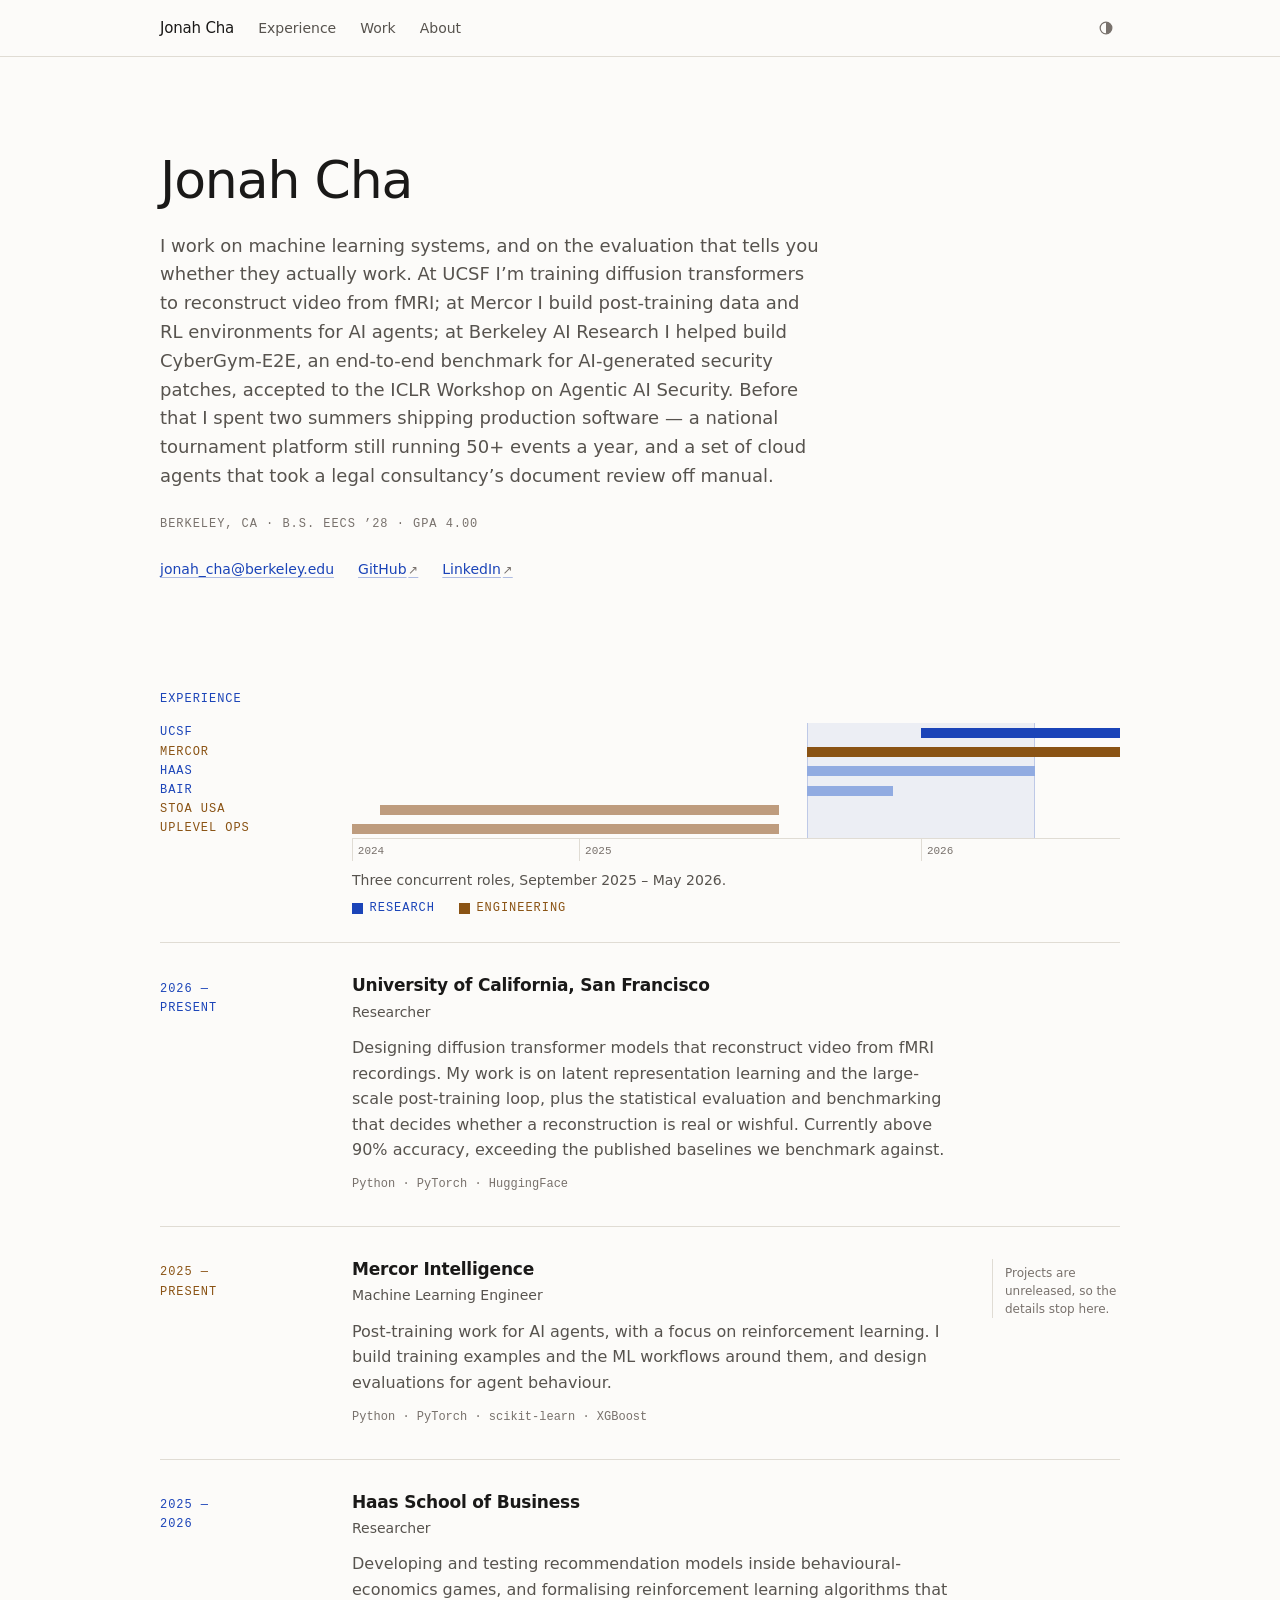
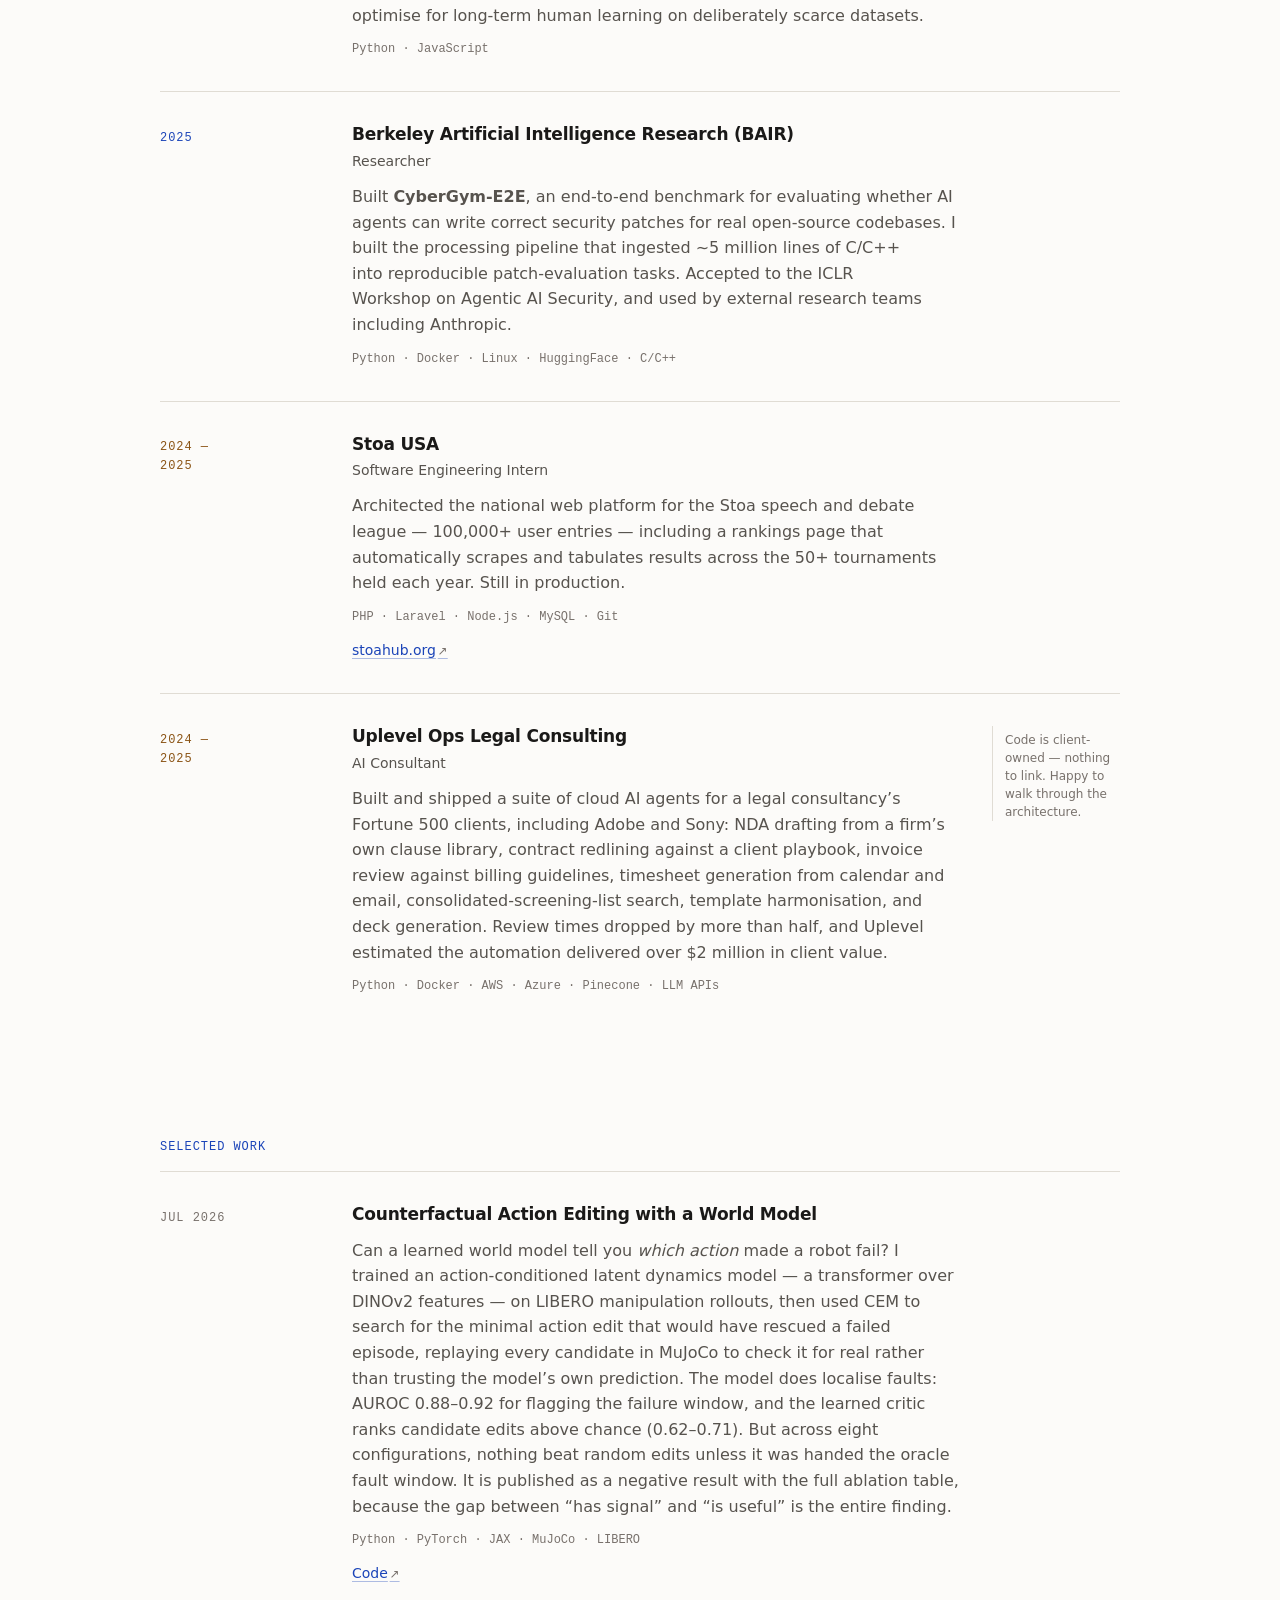
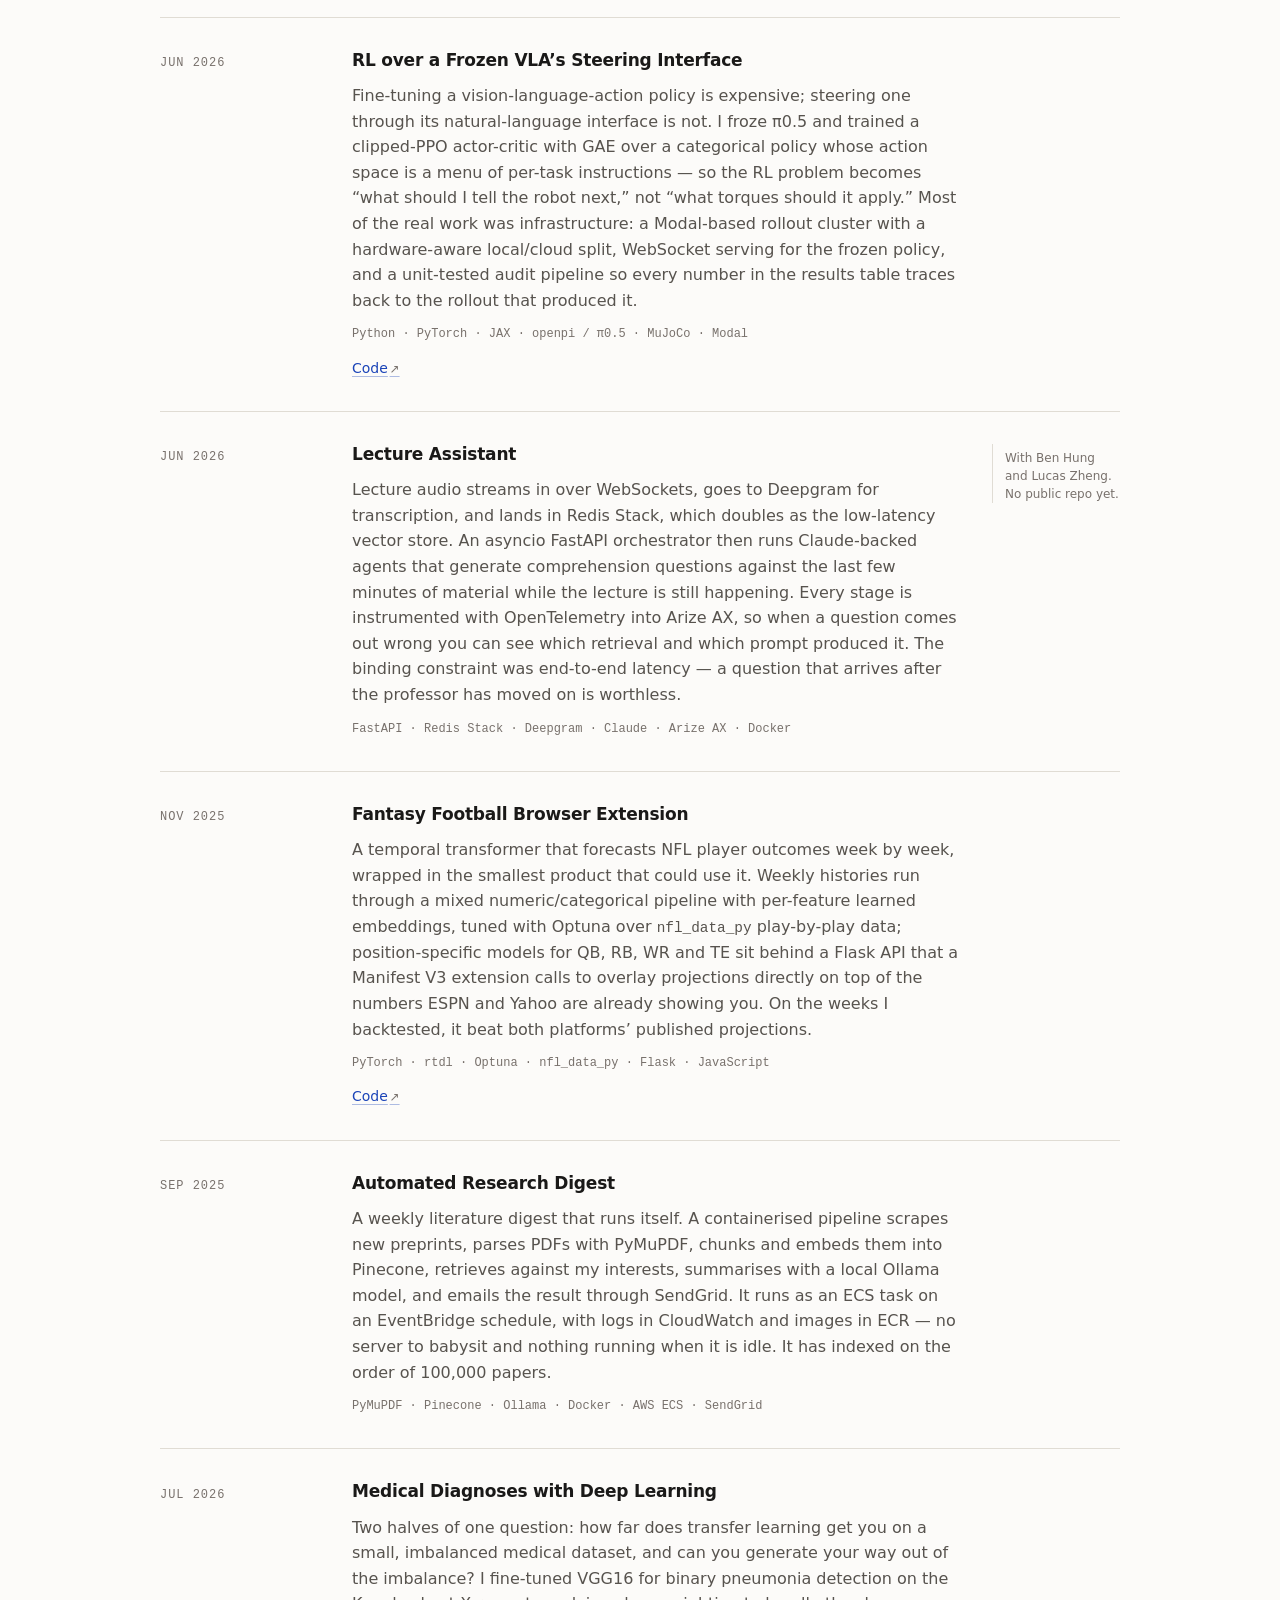
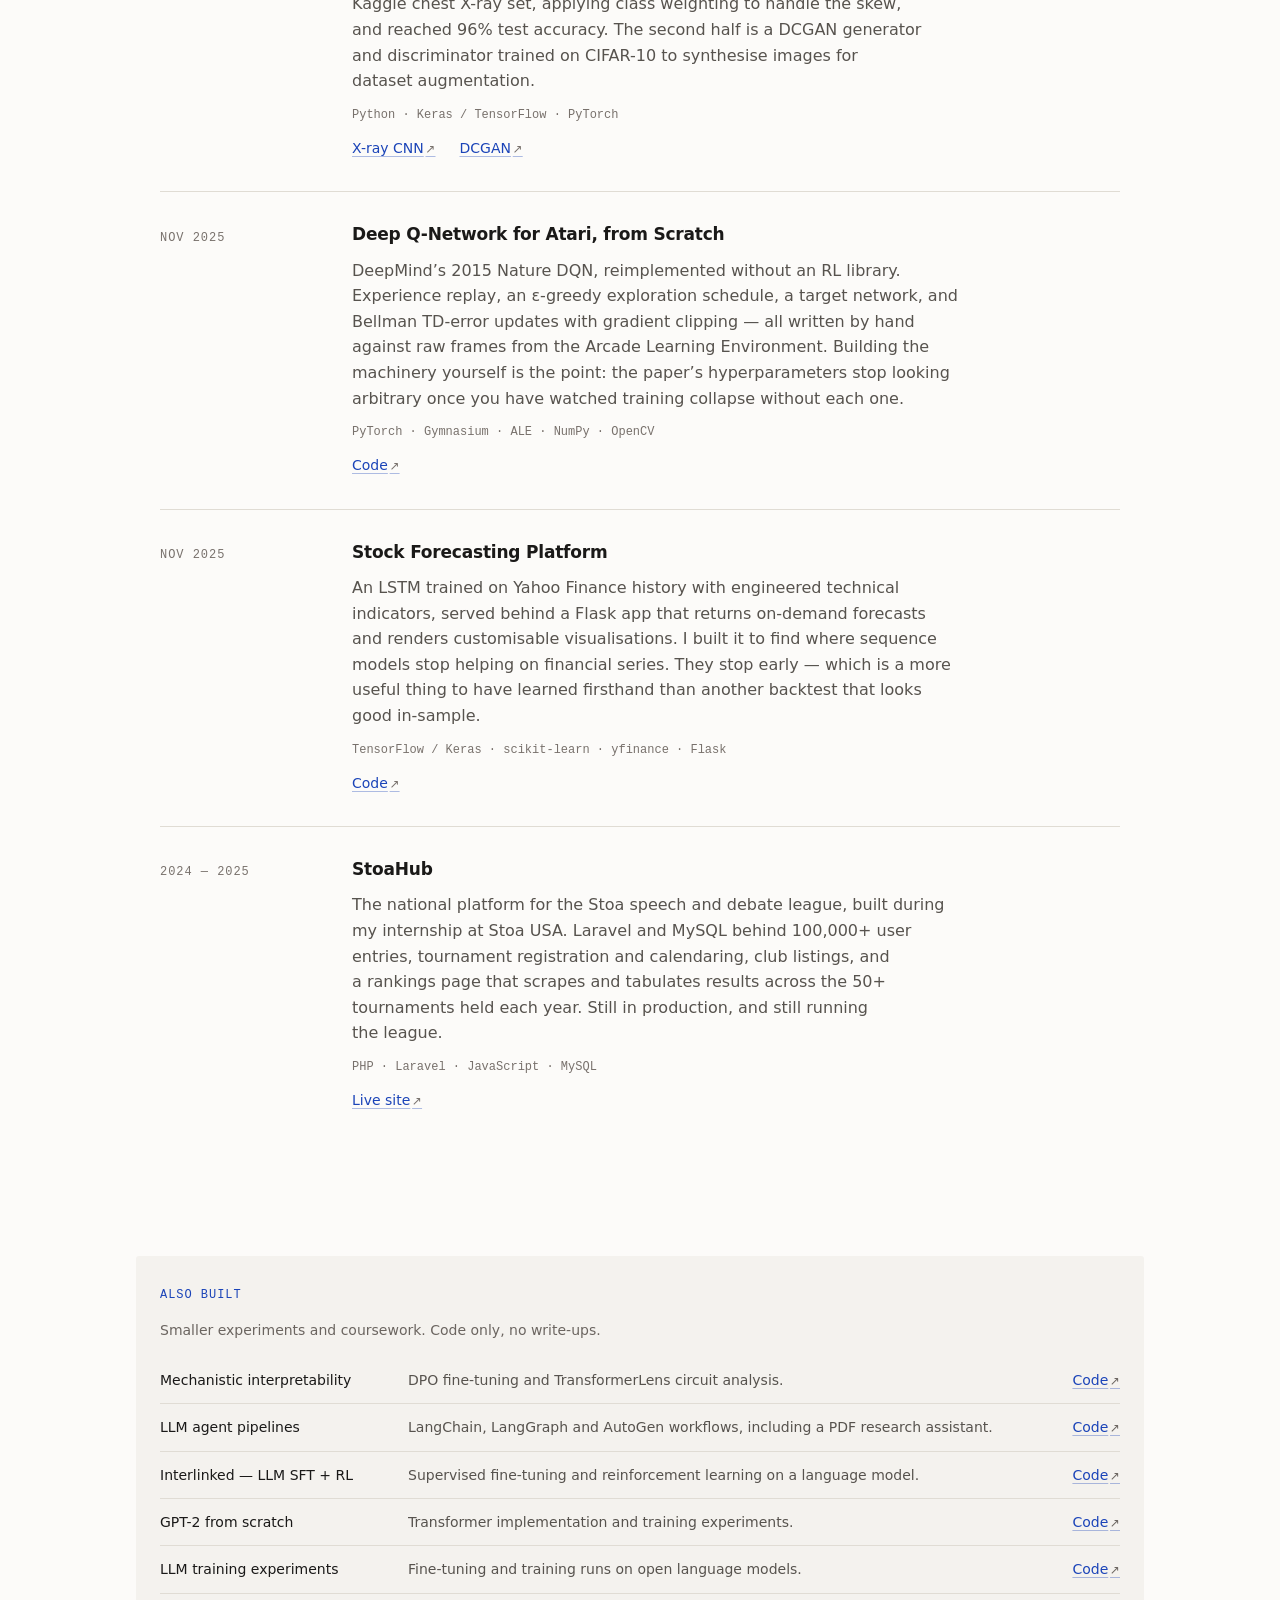
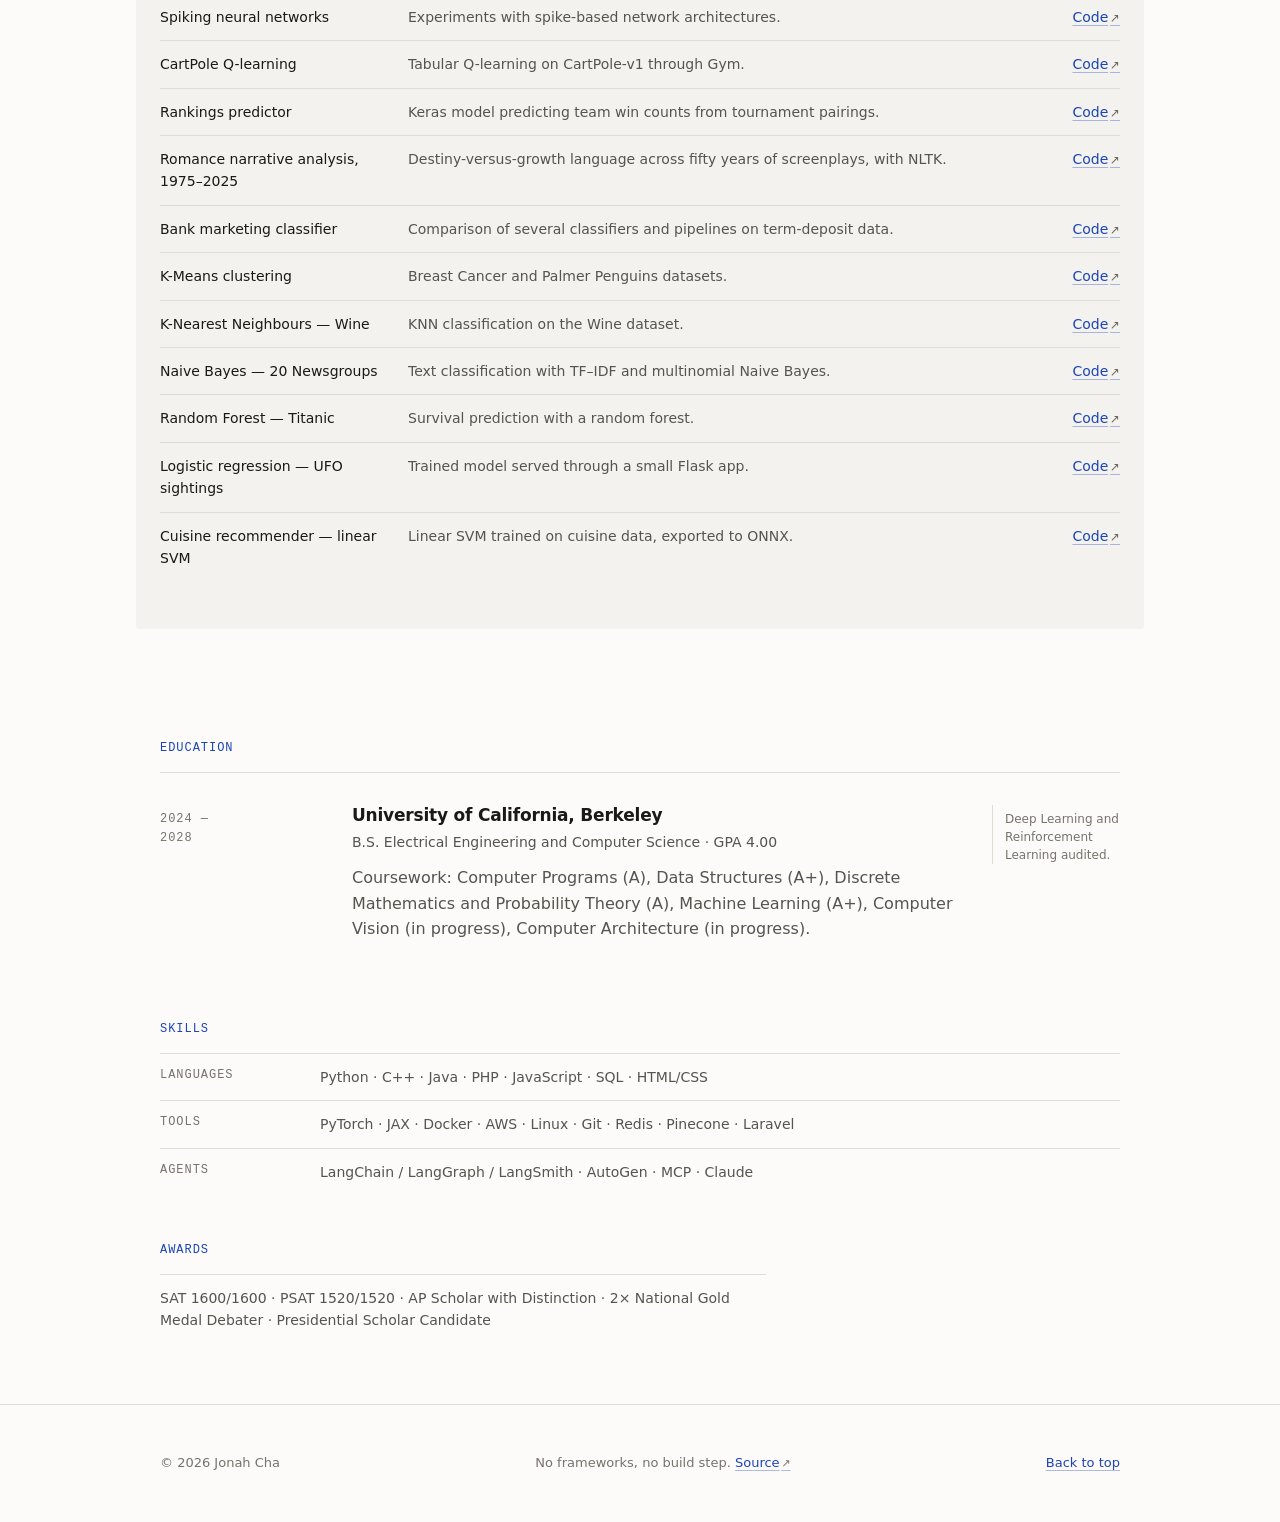
==== commit 6802b208: "Reclassify Mercor as engineering Mercor is an engineering role, not a research one. Recolours its ti" ====
--- a/index.html
+++ b/index.html
@@ -123,7 +123,7 @@
           <span class="timeline__name">UCSF</span>
           <span class="timeline__track"><i class="timeline__bar timeline__bar--now" style="--from:74.1%;--span:25.9%"></i></span>
         </div>
-        <div class="timeline__row" data-kind="research">
+        <div class="timeline__row" data-kind="engineering">
           <span class="timeline__name">Mercor</span>
           <span class="timeline__track"><i class="timeline__bar timeline__bar--now" style="--from:59.3%;--span:40.7%"></i></span>
         </div>
@@ -153,7 +153,7 @@
         </div>
       </div>
       <figcaption class="timeline__cap u-nums">
-        Three concurrent research roles, September 2025 – May 2026.
+        Three concurrent roles, September 2025 – May 2026.
       </figcaption>
       <div class="timeline__legend" aria-hidden="true">
         <span class="is-research"><i></i>Research</span>
@@ -177,7 +177,7 @@
       </div>
     </article>
 
-    <article class="entry" data-kind="research">
+    <article class="entry" data-kind="engineering">
       <p class="entry__meta u-nums"><span>2025 —</span><span>Present</span></p>
       <div class="entry__body">
         <h3 class="entry__title">Mercor Intelligence</h3>
--- a/assets/style.css
+++ b/assets/style.css
@@ -524,6 +524,7 @@
   [data-kind="engineering"] .timeline__bar {
     background: color-mix(in oklab, var(--accent-2) 55%, var(--bg));
   }
+  [data-kind="engineering"] .timeline__bar--now { background: var(--accent-2); }
 
   /* Entry — the date-rail two-column unit used by Experience, Work, Education */
   .entry {
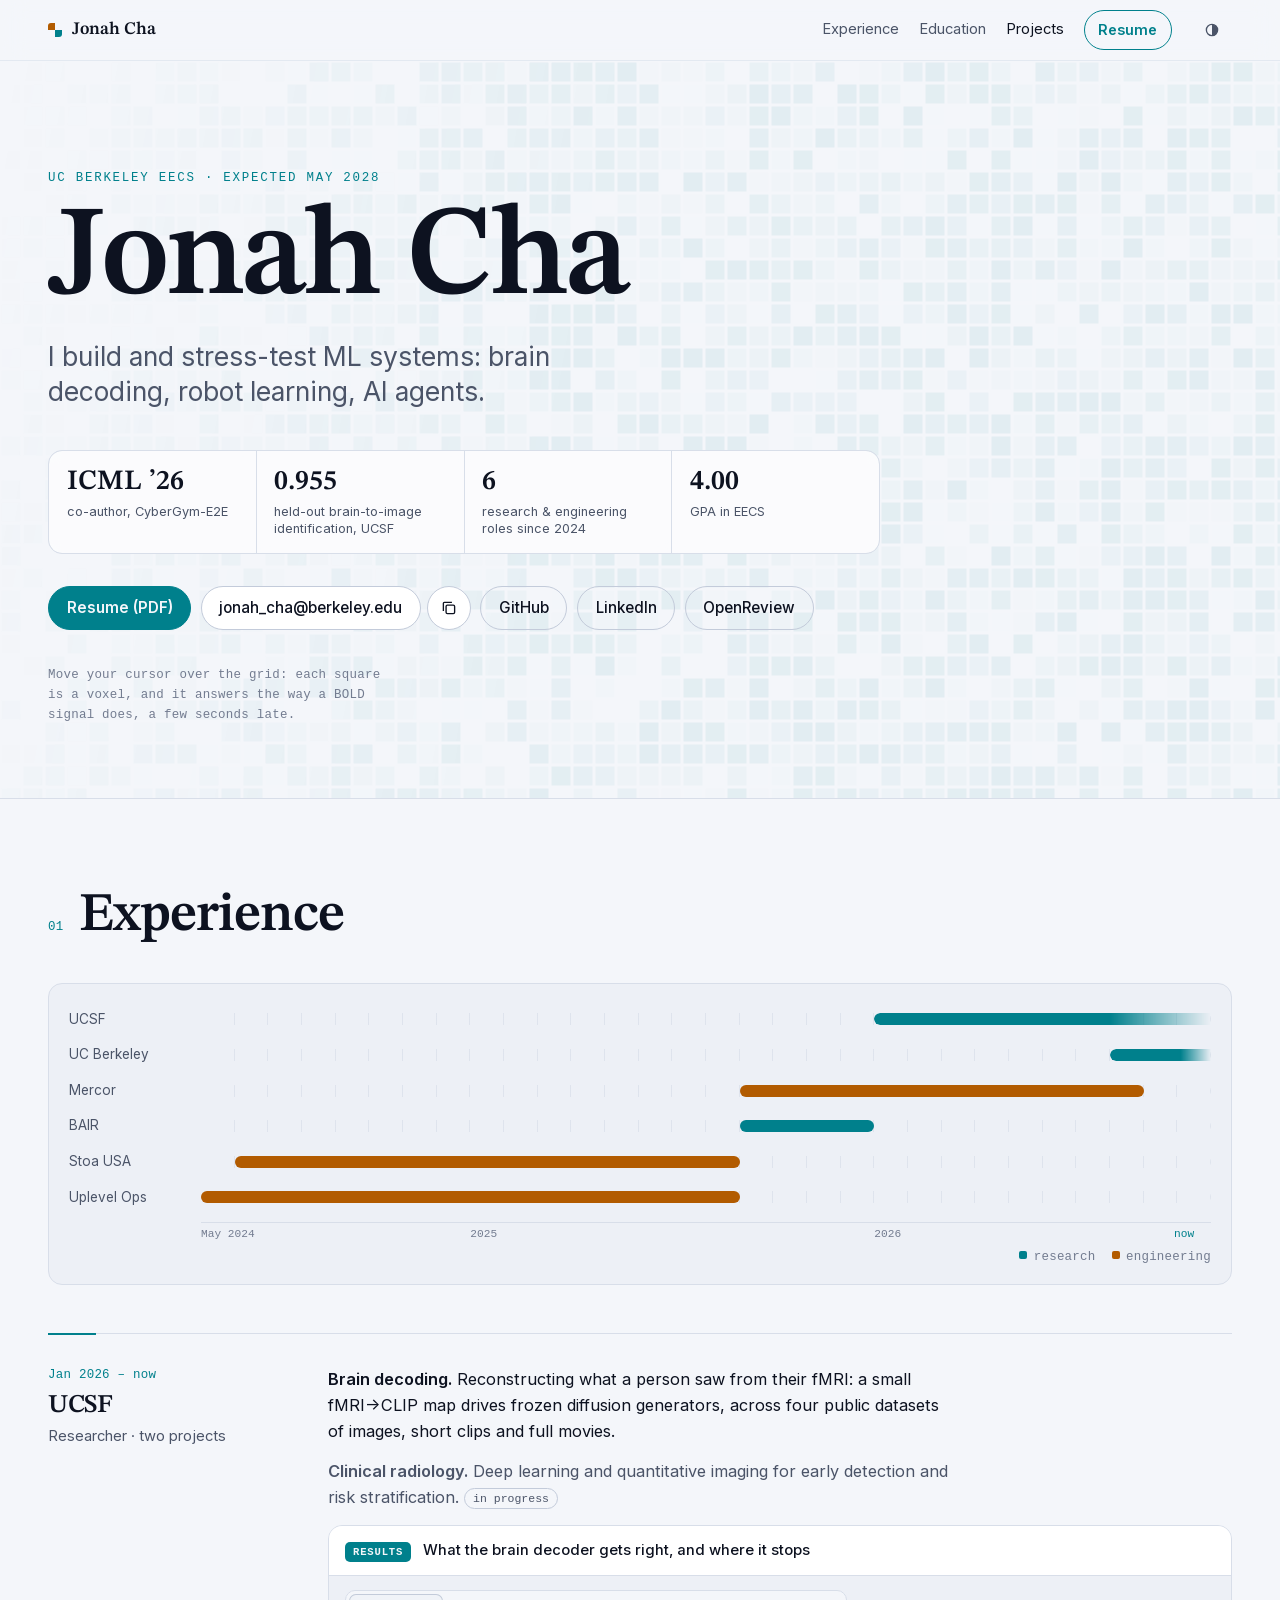
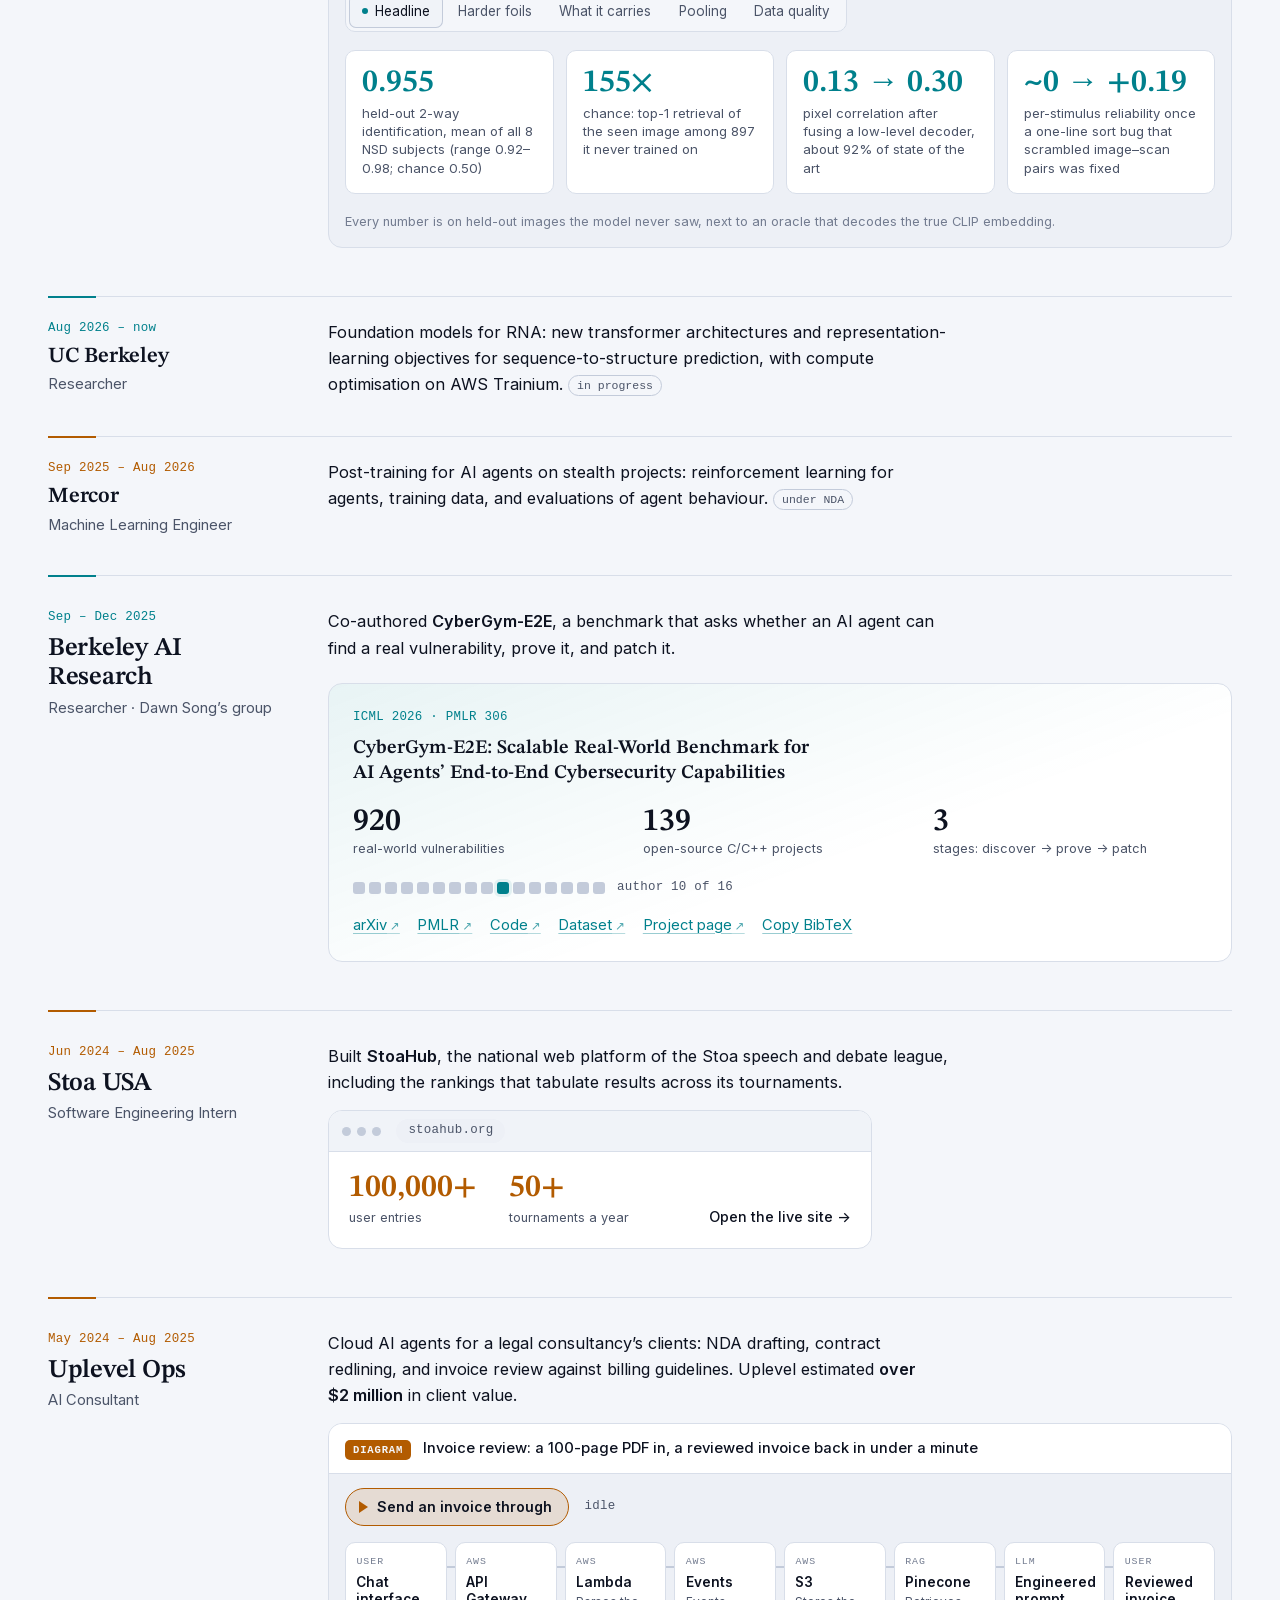
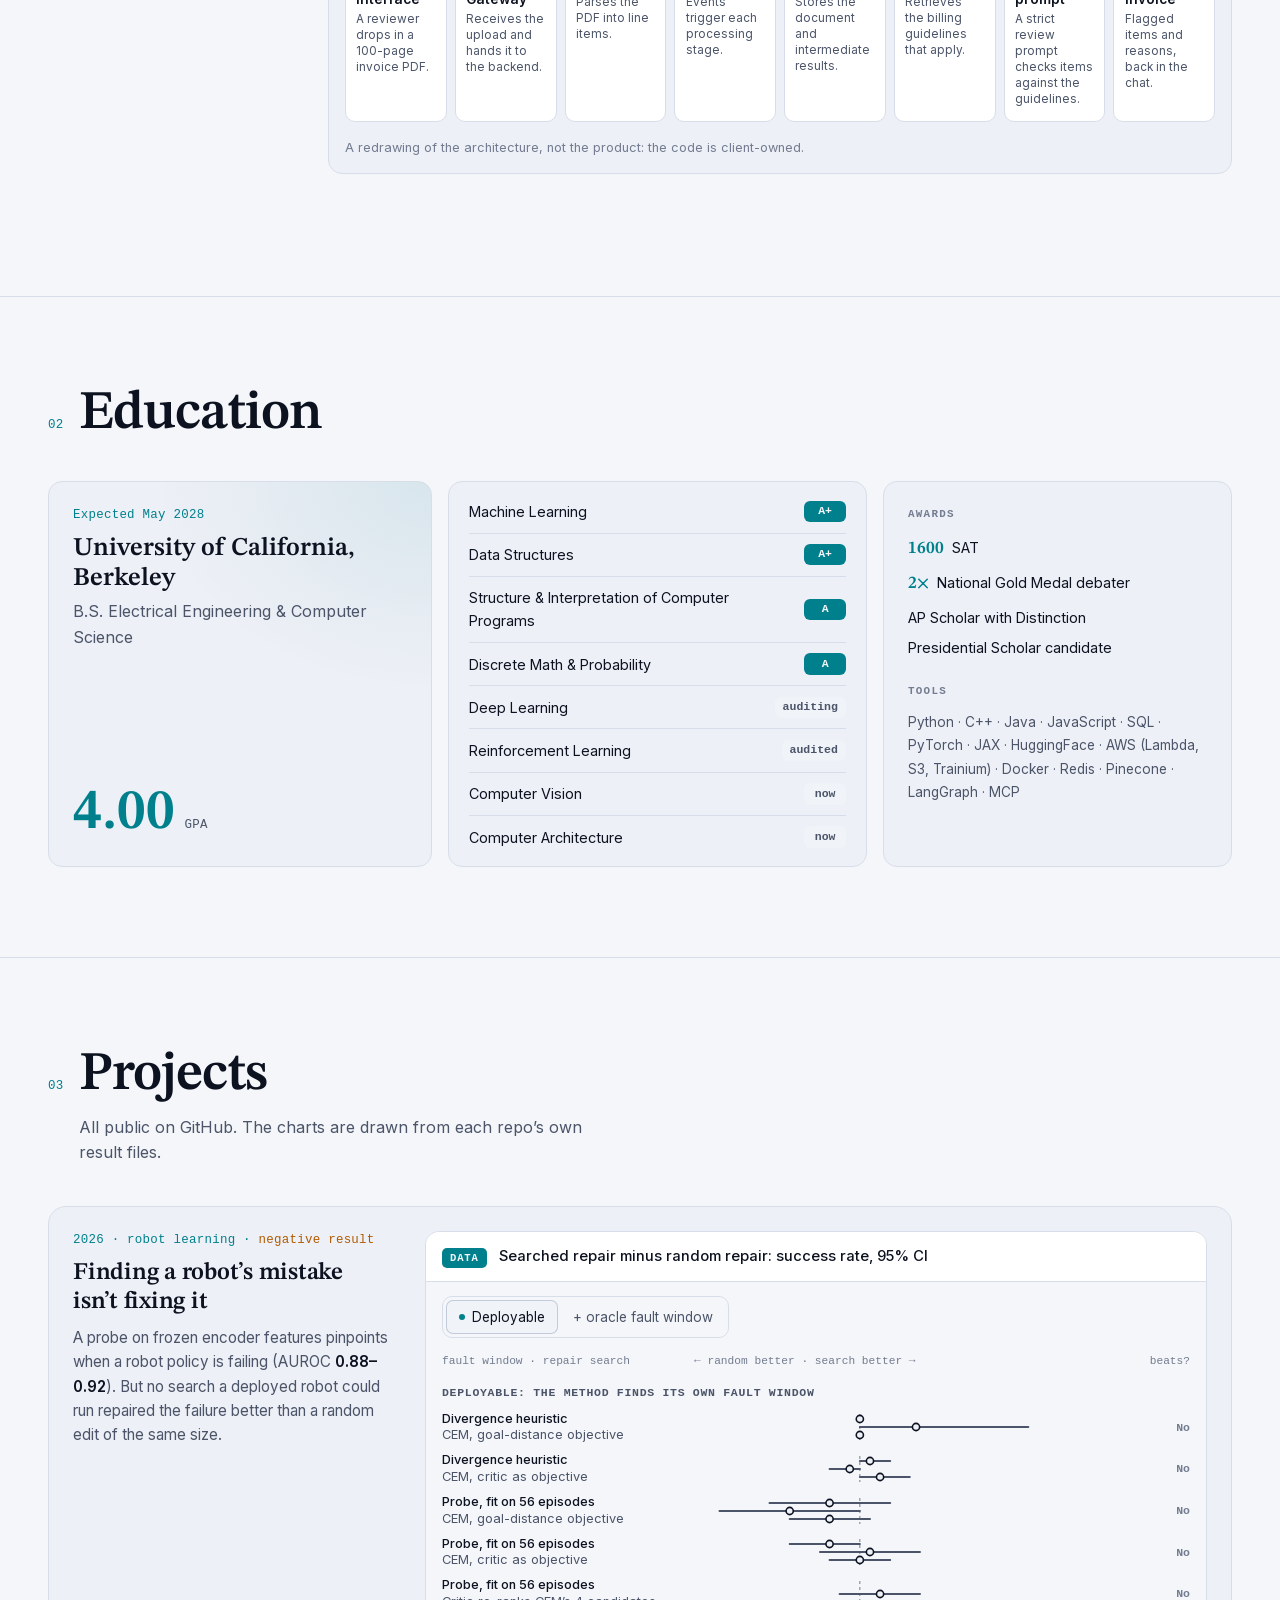
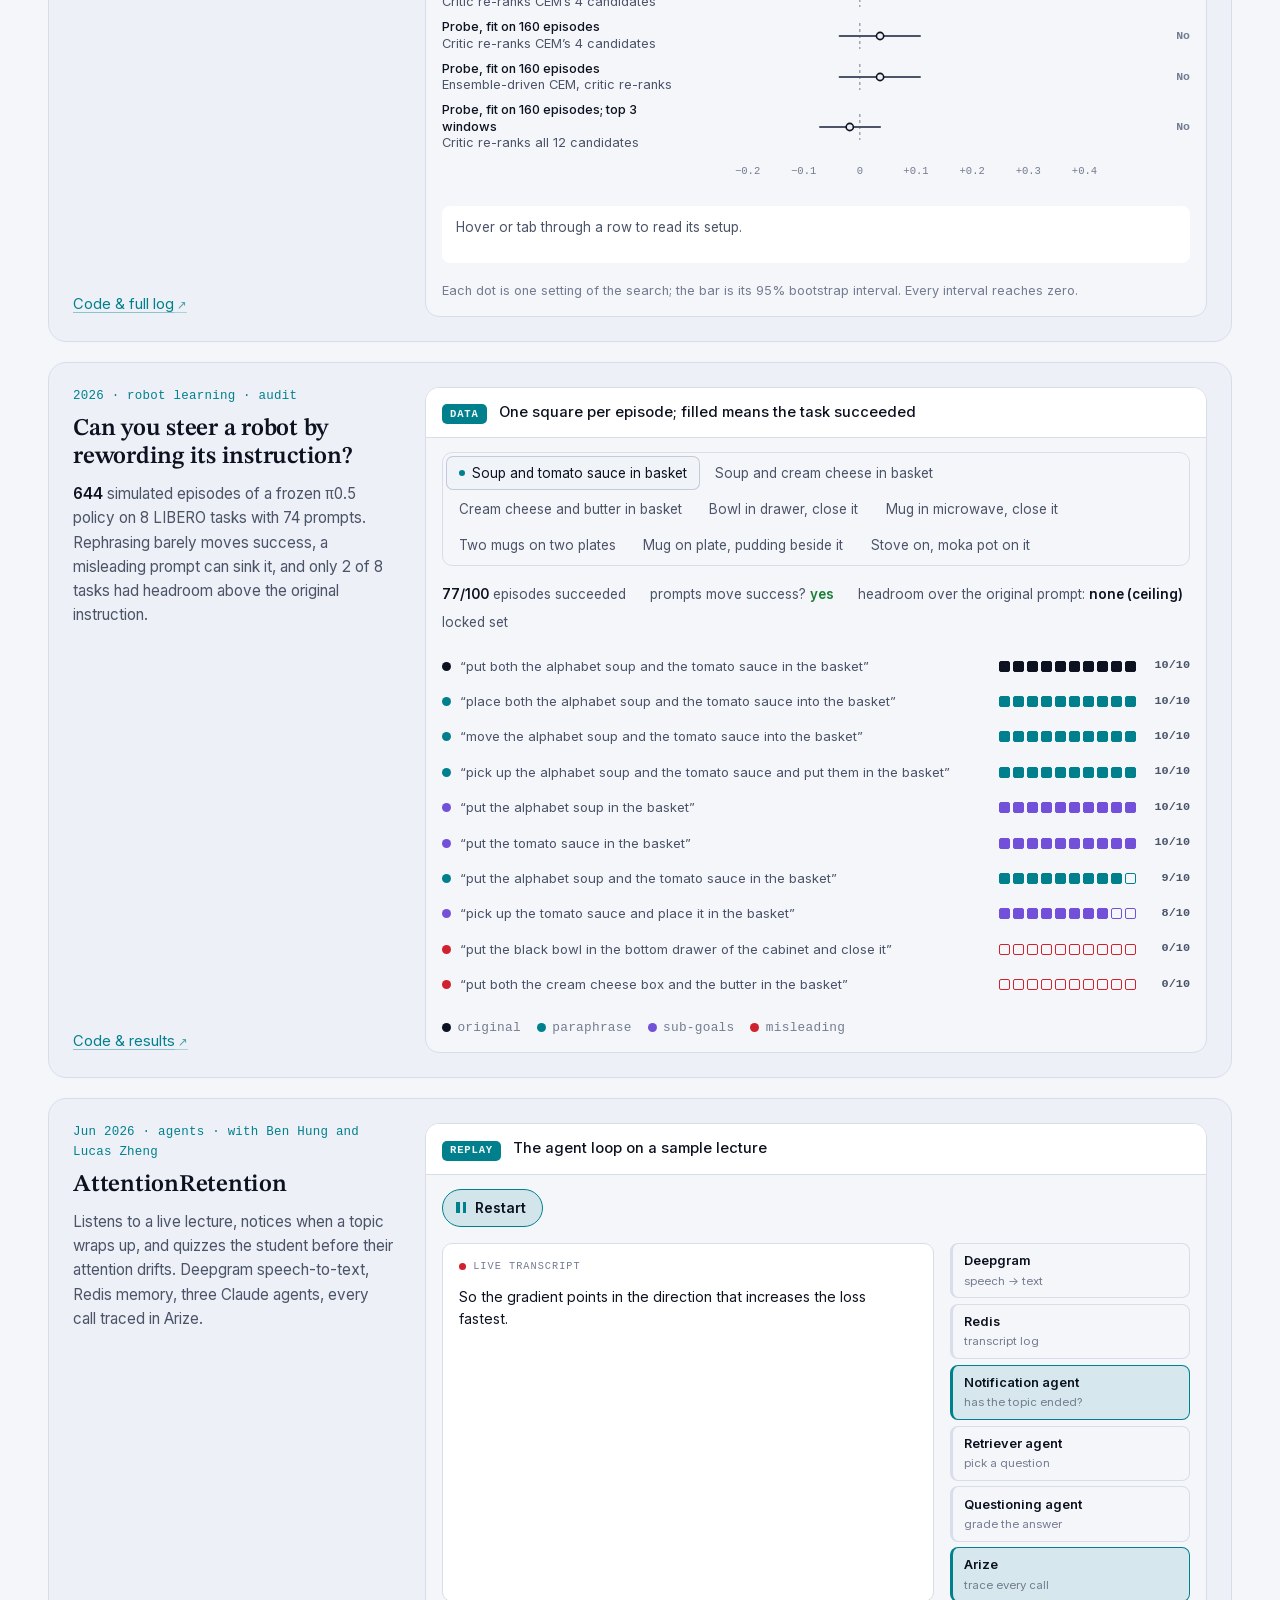
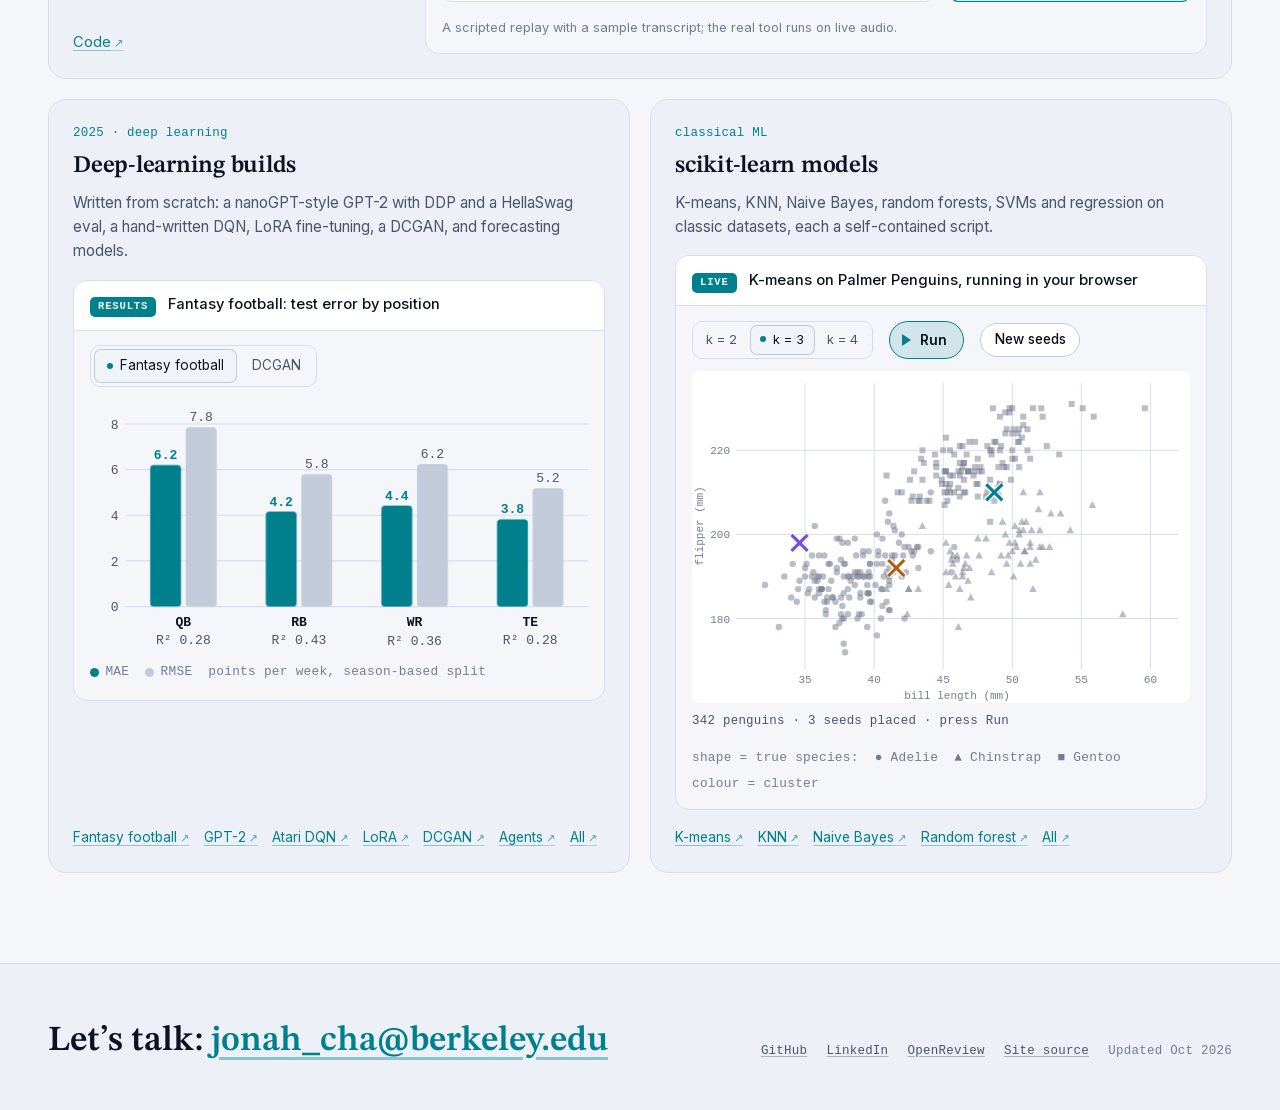
==== commit d3758845: "Rebuild site around interactive demos: experience, education, projects Experience comes first, then " ====
--- a/index.html
+++ b/index.html
@@ -1,583 +1,585 @@
 <!DOCTYPE html>
 <html lang="en" id="top">
 <head>
-<meta charset="UTF-8">
+<meta charset="utf-8">
 <meta name="viewport" content="width=device-width, initial-scale=1">
+<meta name="color-scheme" content="dark light">
 
 <title>Jonah Cha — ML research &amp; engineering · UC Berkeley EECS</title>
-<meta name="description" content="Jonah Cha is a UC Berkeley EECS student working on machine learning research and engineering: fMRI-to-video diffusion models at UCSF, agent post-training at Mercor, and the CyberGym-E2E security benchmark at Berkeley AI Research.">
+<meta name="description" content="Jonah Cha is a UC Berkeley EECS student (expected May 2028) working on ML research and engineering: brain decoding and clinical imaging at UCSF, RNA foundation models at UC Berkeley, and co-author of CyberGym-E2E (ICML 2026).">
 <meta name="author" content="Jonah Cha">
 <link rel="canonical" href="https://merc13.github.io/personal-website/">
 
 <meta property="og:type" content="profile">
 <meta property="og:title" content="Jonah Cha — ML research &amp; engineering">
-<meta property="og:description" content="UC Berkeley EECS. Diffusion transformers for fMRI video reconstruction at UCSF, agent post-training at Mercor, and the CyberGym-E2E benchmark at Berkeley AI Research.">
+<meta property="og:description" content="UC Berkeley EECS, expected May 2028. Brain decoding at UCSF, RNA foundation models at UC Berkeley, and co-author of CyberGym-E2E, ICML 2026.">
 <meta property="og:url" content="https://merc13.github.io/personal-website/">
 <meta property="og:image" content="https://merc13.github.io/personal-website/assets/img/og.png">
 <meta property="og:image:width" content="1200">
 <meta property="og:image:height" content="630">
-<meta property="og:image:alt" content="Jonah Cha — ML research and engineering, UC Berkeley EECS">
+<meta property="og:image:alt" content="Jonah Cha, ML research and engineering">
 <meta name="twitter:card" content="summary_large_image">
 
-<meta name="theme-color" content="#FCFBF9" media="(prefers-color-scheme: light)">
-<meta name="theme-color" content="#101010" media="(prefers-color-scheme: dark)">
-
+<meta name="theme-color" content="#0B0E14">
 <link rel="icon" href="favicon.svg" type="image/svg+xml">
-<link rel="preload" as="font" type="font/woff2" crossorigin href="assets/fonts/inter-latin-var.woff2">
-
-<!-- Must be blocking and before the stylesheet, or the stored theme flashes. -->
+<link rel="preload" href="assets/fonts/stix-two-text.woff2" as="font" type="font/woff2" crossorigin>
+
+<!-- Blocking, before the stylesheet, so a stored theme doesn't flash. The key is prefixed because
+     every merc13.github.io project shares this origin's localStorage. -->
 <script>
-  try {
-    var t = localStorage.getItem("theme");
-    if (t === "light" || t === "dark") document.documentElement.dataset.theme = t;
-  } catch (e) {}
+  (function () {
+    try {
+      var t = localStorage.getItem("jc:theme");
+      if (t === "light" || t === "dark") document.documentElement.setAttribute("data-theme", t);
+    } catch (e) {}
+    document.documentElement.classList.add("js");
+  })();
 </script>
 
-<link rel="stylesheet" href="assets/style.css">
-<script defer src="assets/script.js"></script>
+<link rel="stylesheet" href="assets/style.css?v=20261014">
+<script defer src="assets/data.js?v=20261014"></script>
+<script defer src="assets/script.js?v=20261014"></script>
 
 <script type="application/ld+json">
 {
   "@context": "https://schema.org",
-  "@type": "ProfilePage",
-  "mainEntity": {
-    "@type": "Person",
-    "name": "Jonah Cha",
-    "url": "https://merc13.github.io/personal-website/",
-    "email": "jonah_cha@berkeley.edu",
-    "jobTitle": "Machine Learning Researcher and Engineer",
-    "alumniOf": {
-      "@type": "CollegeOrUniversity",
-      "name": "University of California, Berkeley"
+  "@graph": [
+    {
+      "@type": "ProfilePage",
+      "@id": "https://merc13.github.io/personal-website/#page",
+      "url": "https://merc13.github.io/personal-website/",
+      "dateModified": "2026-10-14",
+      "mainEntity": { "@id": "https://merc13.github.io/personal-website/#person" }
     },
-    "knowsAbout": [
-      "Machine learning",
-      "Reinforcement learning",
-      "World models",
-      "AI agent evaluation",
-      "Deep learning"
-    ],
-    "sameAs": [
-      "https://github.com/MERC13",
-      "https://www.linkedin.com/in/jonah-cha-7610a12b8/"
-    ]
-  }
+    {
+      "@type": "Person",
+      "@id": "https://merc13.github.io/personal-website/#person",
+      "name": "Jonah Cha",
+      "url": "https://merc13.github.io/personal-website/",
+      "email": "mailto:jonah_cha@berkeley.edu",
+      "jobTitle": "Researcher",
+      "affiliation": [
+        { "@type": "CollegeOrUniversity", "name": "University of California, Berkeley" },
+        { "@type": "Organization", "name": "University of California, San Francisco" }
+      ],
+      "memberOf": { "@type": "CollegeOrUniversity", "name": "University of California, Berkeley" },
+      "sameAs": [
+        "https://github.com/MERC13",
+        "https://www.linkedin.com/in/jonah-cha-7610a12b8/",
+        "https://openreview.net/profile?id=~Jonah_Cha1",
+        "https://dblp.org/pid/439/6114.html",
+        "https://www.semanticscholar.org/author/2433766526"
+      ]
+    },
+    {
+      "@type": "ScholarlyArticle",
+      "@id": "https://proceedings.mlr.press/v306/shi26r.html",
+      "headline": "CyberGym-E2E: Scalable Real-World Benchmark for AI Agents’ End-to-End Cybersecurity Capabilities",
+      "url": "https://proceedings.mlr.press/v306/shi26r.html",
+      "sameAs": ["https://arxiv.org/abs/2606.04460", "https://openreview.net/forum?id=jXaBRLQrcM"],
+      "datePublished": "2026-09-29",
+      "pagination": "112094–112108",
+      "isPartOf": {
+        "@type": "PublicationVolume",
+        "volumeNumber": "306",
+        "name": "Proceedings of the 43rd International Conference on Machine Learning"
+      },
+      "author": [
+        { "@type": "Person", "name": "Tianneng Shi" },
+        { "@type": "Person", "name": "Robin Rheem" },
+        { "@type": "Person", "name": "Dongwei Jiang" },
+        { "@type": "Person", "name": "Mona Wang" },
+        { "@type": "Person", "name": "Francisco De La Riega" },
+        { "@type": "Person", "name": "Zhun Wang" },
+        { "@type": "Person", "name": "Jingzhi Jiang" },
+        { "@type": "Person", "name": "Alexander Cheung" },
+        { "@type": "Person", "name": "Sean Tai" },
+        { "@id": "https://merc13.github.io/personal-website/#person" },
+        { "@type": "Person", "name": "Jianhong Tu" },
+        { "@type": "Person", "name": "Gabriel Han" },
+        { "@type": "Person", "name": "Chenguang Wang" },
+        { "@type": "Person", "name": "Jingxuan He" },
+        { "@type": "Person", "name": "Wenbo Guo" },
+        { "@type": "Person", "name": "Dawn Song" }
+      ]
+    }
+  ]
 }
 </script>
 </head>
 
 <body>
-<a class="skip-link" href="#main">Skip to content</a>
-
-<header class="site-header">
-  <div class="page site-header__inner">
-    <a class="site-header__name" href="#top">Jonah Cha</a>
-    <nav class="nav" aria-label="Sections">
+<a class="skip" href="#main">Skip to content</a>
+<p id="status" class="u-vh" role="status"></p>
+
+<header class="hdr">
+  <div class="wrap hdr__in">
+    <a class="hdr__home" href="#top"><span class="hdr__mark" aria-hidden="true"></span>Jonah Cha</a>
+    <nav class="hdr__nav" aria-label="Sections">
       <a href="#experience">Experience</a>
-      <a href="#work">Work</a>
-      <a href="#about">About</a>
+      <a href="#education">Education</a>
+      <a href="#projects">Projects</a>
     </nav>
-    <button class="theme-toggle" type="button" aria-label="Switch colour theme" title="Switch colour theme">
-      <svg class="theme-toggle__icon" viewBox="0 0 24 24" width="20" height="20" aria-hidden="true" focusable="false">
-        <circle cx="12" cy="12" r="7" fill="none" stroke="currentColor" stroke-width="1.5"/>
-        <path d="M12 5a7 7 0 0 1 0 14z" fill="currentColor"/>
-      </svg>
+    <a class="hdr__resume" href="assets/jonah-cha-resume.pdf">Resume<span class="u-vh"> (PDF)</span></a>
+    <button class="theme" type="button" aria-label="Switch theme">
+      <svg viewBox="0 0 20 20" width="18" height="18" aria-hidden="true" focusable="false"><circle cx="10" cy="10" r="6.25" fill="none" stroke="currentColor" stroke-width="1.5"/><path d="M10 3.75a6.25 6.25 0 0 1 0 12.5z" fill="currentColor"/></svg>
     </button>
   </div>
 </header>
 
 <main id="main" tabindex="-1">
 
-  <section class="hero page">
-    <h1 class="hero__name">Jonah Cha</h1>
-    <p class="hero__lede">
-      I work on machine learning systems, and on the evaluation that tells you whether they
-      actually work. At UCSF I’m training diffusion transformers to reconstruct video from fMRI;
-      at Mercor I build post-training data and RL environments for AI agents; at Berkeley AI
-      Research I helped build CyberGym-E2E, an end-to-end benchmark for AI-generated security
-      patches, accepted to the ICLR Workshop on Agentic AI Security. Before that I spent two
-      summers shipping production software — a national tournament platform still running 50+
-      events a year, and a set of cloud agents that took a legal consultancy’s document review
-      off manual.
+<!-- ============================== HERO ============================== -->
+<section class="hero" aria-labelledby="name">
+  <canvas class="hero__field" aria-hidden="true"></canvas>
+  <div class="wrap hero__in">
+    <p class="hero__kicker mono">UC Berkeley EECS · expected May 2028</p>
+    <h1 class="hero__name" id="name">Jonah Cha</h1>
+    <p class="hero__focus">I build and stress-test ML systems: brain decoding, robot learning, AI agents.</p>
+
+    <ul class="stats" aria-label="At a glance">
+      <li class="stat"><span class="stat__n">ICML&nbsp;’26</span><span class="stat__l">co-author, CyberGym-E2E</span></li>
+      <li class="stat"><span class="stat__n" data-count="0.955" data-dp="3">0.955</span><span class="stat__l">held-out brain-to-image identification, UCSF</span></li>
+      <li class="stat"><span class="stat__n" data-count="6">6</span><span class="stat__l">research &amp; engineering roles since 2024</span></li>
+      <li class="stat"><span class="stat__n" data-count="4" data-dp="2">4.00</span><span class="stat__l">GPA in EECS</span></li>
+    </ul>
+
+    <p class="hero__acts">
+      <a class="btn btn--primary" href="assets/jonah-cha-resume.pdf">Resume (PDF)</a>
+      <span class="mail">
+        <a class="btn" href="mailto:jonah_cha@berkeley.edu">jonah_cha@berkeley.edu</a>
+        <button class="btn btn--icon copy" type="button" aria-label="Copy email address" data-copy="jonah_cha@berkeley.edu" data-ok="Email address copied" data-fail="Copy failed; the address is jonah_cha@berkeley.edu">
+          <svg viewBox="0 0 20 20" width="18" height="18" aria-hidden="true" focusable="false"><rect x="6.75" y="6.75" width="9.5" height="9.5" rx="1.5" fill="none" stroke="currentColor" stroke-width="1.5"/><path d="M3.75 13.25v-8.5a1 1 0 0 1 1-1h8.5" fill="none" stroke="currentColor" stroke-width="1.5"/></svg>
+        </button>
+      </span>
+      <a class="btn btn--ghost" href="https://github.com/MERC13">GitHub</a>
+      <a class="btn btn--ghost" href="https://www.linkedin.com/in/jonah-cha-7610a12b8/">LinkedIn</a>
+      <a class="btn btn--ghost" href="https://openreview.net/profile?id=~Jonah_Cha1">OpenReview</a>
     </p>
-    <p class="hero__meta u-nums">Berkeley, CA · B.S. EECS ’28 · GPA 4.00</p>
-    <ul class="hero__links">
-      <li><a class="link" href="mailto:jonah_cha@berkeley.edu">jonah_cha@berkeley.edu</a></li>
-      <li><a class="link" rel="me noopener noreferrer" target="_blank" href="https://github.com/MERC13">GitHub</a></li>
-      <li><a class="link" rel="me noopener noreferrer" target="_blank" href="https://www.linkedin.com/in/jonah-cha-7610a12b8/">LinkedIn</a></li>
+    <!-- slot: availability. One line under the buttons, e.g. what you're looking for and when:
+    <p class="hero__avail"><i></i>[your line]</p>
+    -->
+    <p class="hero__hint mono" aria-hidden="true">Move your cursor over the grid: each square is a voxel, and it answers the way a BOLD signal does, a few seconds late.</p>
+  </div>
+</section>
+
+<!-- ============================== EXPERIENCE ============================== -->
+<section class="sec" id="experience" aria-labelledby="exp-h">
+  <div class="wrap">
+    <header class="sec__head">
+      <p class="sec__num mono">01</p>
+      <h2 class="sec__h" id="exp-h">Experience</h2>
+    </header>
+
+    <!-- Timeline: bar positions are months from May 2024 (0) to Oct 2026 (29); "now" is 30. -->
+    <div class="tl" style="--total:30">
+      <ul class="tl__rows" aria-label="Roles by month, May 2024 to October 2026">
+        <li><a class="tl__row" href="#exp-ucsf" data-kind="r" style="--s:20;--to:30"><span class="tl__lab">UCSF</span><span class="tl__track" aria-hidden="true"><i class="tl__bar"></i></span><span class="u-vh">, January 2026 to now</span></a></li>
+        <li><a class="tl__row" href="#exp-ucb" data-kind="r" style="--s:27;--to:30"><span class="tl__lab">UC Berkeley</span><span class="tl__track" aria-hidden="true"><i class="tl__bar"></i></span><span class="u-vh">, August 2026 to now</span></a></li>
+        <li><a class="tl__row" href="#exp-mercor" data-kind="e" style="--s:16;--to:28"><span class="tl__lab">Mercor</span><span class="tl__track" aria-hidden="true"><i class="tl__bar"></i></span><span class="u-vh">, September 2025 to August 2026</span></a></li>
+        <li><a class="tl__row" href="#exp-bair" data-kind="r" style="--s:16;--to:20"><span class="tl__lab">BAIR</span><span class="tl__track" aria-hidden="true"><i class="tl__bar"></i></span><span class="u-vh">, September to December 2025</span></a></li>
+        <li><a class="tl__row" href="#exp-stoa" data-kind="e" style="--s:1;--to:16"><span class="tl__lab">Stoa USA</span><span class="tl__track" aria-hidden="true"><i class="tl__bar"></i></span><span class="u-vh">, June 2024 to August 2025</span></a></li>
+        <li><a class="tl__row" href="#exp-uplevel" data-kind="e" style="--s:0;--to:16"><span class="tl__lab">Uplevel Ops</span><span class="tl__track" aria-hidden="true"><i class="tl__bar"></i></span><span class="u-vh">, May 2024 to August 2025</span></a></li>
+      </ul>
+      <div class="tl__axis" aria-hidden="true"><span></span><span class="tl__ticks"><i style="--m:0">May 2024</i><i style="--m:8">2025</i><i style="--m:20">2026</i><i class="tl__now" style="--m:29.5">now</i></span></div>
+      <p class="tl__key mono" aria-hidden="true"><span><i class="dot dot--r"></i>research</span><span><i class="dot dot--e"></i>engineering</span></p>
+    </div>
+
+    <ol class="xp">
+
+      <!-- UCSF -->
+      <li class="role" id="exp-ucsf" data-kind="r">
+        <div class="role__meta">
+          <p class="role__when mono">Jan 2026 – now</p>
+          <h3 class="role__org">UCSF</h3>
+          <p class="role__title">Researcher · two projects</p>
+        </div>
+        <div class="role__body">
+          <p class="role__line"><strong>Brain decoding.</strong> Reconstructing what a person saw from their fMRI: a small fMRI→CLIP map drives frozen diffusion generators, across four public datasets of images, short clips and full movies.</p>
+          <p class="role__line role__line--muted"><strong>Clinical radiology.</strong> Deep learning and quantitative imaging for early detection and risk stratification. <span class="tag">in progress</span></p>
+
+          <figure class="demo" id="demo-neuro" data-demo="neuro">
+            <figcaption class="demo__bar">
+              <span class="demo__lab mono">results</span>
+              <span class="demo__t">What the brain decoder gets right, and where it stops</span>
+            </figcaption>
+            <div class="seg" role="tablist" aria-label="Brain decoding views">
+              <button role="tab" type="button" data-view="headline" aria-selected="true">Headline</button>
+              <button role="tab" type="button" data-view="foils">Harder foils</button>
+              <button role="tab" type="button" data-view="gran">What it carries</button>
+              <button role="tab" type="button" data-view="pool">Pooling</button>
+              <button role="tab" type="button" data-view="data">Data quality</button>
+            </div>
+            <div class="demo__stage" data-stage>
+              <!-- Static fallback; the script replaces it. -->
+              <ul class="tiles">
+                <li><b>0.955</b><span>held-out 2-way identification, all 8 NSD subjects (chance 0.50)</span></li>
+                <li><b>155×</b><span>chance: top-1 retrieval among 897 unseen images</span></li>
+                <li><b>~0 → +0.19</b><span>per-stimulus reliability after a one-line preprocessing fix</span></li>
+              </ul>
+            </div>
+            <p class="demo__note" data-note>Every number is on held-out images the model never saw.</p>
+            <!-- slot: reconstructions. Add the gallery from the project's figures/ folder
+                 (unified_gallery.jpg: true stimulus | reconstruction from fMRI | oracle) as
+                 assets/img/neuro-gallery.jpg and uncomment:
+            <img class="demo__img" src="assets/img/neuro-gallery.jpg" alt="Held-out images next to their reconstructions from fMRI" loading="lazy">
+            -->
+          </figure>
+        </div>
+      </li>
+
+      <!-- UC Berkeley -->
+      <li class="role role--compact" id="exp-ucb" data-kind="r">
+        <div class="role__meta">
+          <p class="role__when mono">Aug 2026 – now</p>
+          <h3 class="role__org">UC Berkeley</h3>
+          <p class="role__title">Researcher</p>
+        </div>
+        <div class="role__body">
+          <p class="role__line">Foundation models for RNA: new transformer architectures and representation-learning objectives for sequence-to-structure prediction, with compute optimisation on AWS Trainium. <span class="tag">in progress</span></p>
+        </div>
+      </li>
+
+      <!-- Mercor -->
+      <li class="role role--compact" id="exp-mercor" data-kind="e">
+        <div class="role__meta">
+          <p class="role__when mono">Sep 2025 – Aug 2026</p>
+          <h3 class="role__org">Mercor</h3>
+          <p class="role__title">Machine Learning Engineer</p>
+        </div>
+        <div class="role__body">
+          <p class="role__line">Post-training for AI agents on stealth projects: reinforcement learning for agents, training data, and evaluations of agent behaviour. <span class="tag">under NDA</span></p>
+        </div>
+      </li>
+
+      <!-- BAIR -->
+      <li class="role" id="exp-bair" data-kind="r">
+        <div class="role__meta">
+          <p class="role__when mono">Sep – Dec 2025</p>
+          <h3 class="role__org">Berkeley AI Research</h3>
+          <p class="role__title">Researcher · Dawn Song’s group</p>
+        </div>
+        <div class="role__body">
+          <p class="role__line">Co-authored <strong>CyberGym-E2E</strong>, a benchmark that asks whether an AI agent can find a real vulnerability, prove it, and patch it.</p>
+
+          <article class="paper" id="pub" aria-labelledby="pub-t">
+            <p class="paper__venue mono">ICML 2026 · PMLR 306</p>
+            <h4 class="paper__t" id="pub-t">CyberGym-E2E: Scalable Real-World Benchmark for AI Agents’ End-to-End Cybersecurity Capabilities</h4>
+            <div class="paper__nums">
+              <p><b data-count="920">920</b><span>real-world vulnerabilities</span></p>
+              <p><b data-count="139">139</b><span>open-source C/C++ projects</span></p>
+              <p><b>3</b><span>stages: discover → prove → patch</span></p>
+            </div>
+            <div class="authors">
+              <span class="authors__strip" aria-hidden="true"><i></i><i></i><i></i><i></i><i></i><i></i><i></i><i></i><i></i><i class="me"></i><i></i><i></i><i></i><i></i><i></i><i></i></span>
+              <span class="authors__l mono">author 10 of 16</span>
+            </div>
+            <ul class="links">
+              <li><a href="https://arxiv.org/abs/2606.04460">arXiv</a></li>
+              <li><a href="https://proceedings.mlr.press/v306/shi26r.html">PMLR</a></li>
+              <li><a href="https://github.com/sunblaze-ucb/cybergym-e2e">Code</a></li>
+              <li><a href="https://huggingface.co/datasets/sunblaze-ucb/cybergym-e2e">Dataset</a></li>
+              <li><a href="https://www.cybergym.io/cybergym-e2e/">Project page</a></li>
+              <li><button class="linkbtn copy" type="button" data-copy-from="bib" data-ok="BibTeX copied" data-fail="Copy failed">Copy BibTeX</button></li>
+            </ul>
+            <pre class="u-vh" id="bib">@InProceedings{pmlr-v306-shi26r,
+  title = {{C}yber{G}ym-{E}2{E}: Scalable Real-World Benchmark for {AI} Agents’ End-to-End Cybersecurity Capabilities},
+  author = {Shi, Tianneng and Rheem, Robin and Jiang, Dongwei and Wang, Mona and De La Riega, Francisco and Wang, Zhun and Jiang, Jingzhi and Cheung, Alexander and Tai, Sean and Cha, Jonah and Tu, Jianhong and Han, Gabriel and Wang, Chenguang and He, Jingxuan and Guo, Wenbo and Song, Dawn},
+  booktitle = {Proceedings of the 43rd International Conference on Machine Learning},
+  pages = {112094--112108},
+  year = {2026},
+  volume = {306},
+  series = {Proceedings of Machine Learning Research},
+  publisher = {PMLR},
+  url = {https://proceedings.mlr.press/v306/shi26r.html}
+}</pre>
+          </article>
+        </div>
+      </li>
+
+      <!-- Stoa -->
+      <li class="role" id="exp-stoa" data-kind="e">
+        <div class="role__meta">
+          <p class="role__when mono">Jun 2024 – Aug 2025</p>
+          <h3 class="role__org">Stoa USA</h3>
+          <p class="role__title">Software Engineering Intern</p>
+        </div>
+        <div class="role__body">
+          <p class="role__line">Built <strong>StoaHub</strong>, the national web platform of the Stoa speech and debate league, including the rankings that tabulate results across its tournaments.</p>
+          <a class="site" href="https://stoahub.org/">
+            <span class="site__chrome" aria-hidden="true"><i></i><i></i><i></i><span class="site__url mono">stoahub.org</span></span>
+            <span class="site__body">
+              <span class="site__nums">
+                <span><b data-count="100000" data-plus>100,000+</b><em>user entries</em></span>
+                <span><b data-count="50" data-plus>50+</b><em>tournaments a year</em></span>
+              </span>
+              <span class="site__go">Open the live site <span aria-hidden="true">→</span></span>
+            </span>
+          </a>
+        </div>
+      </li>
+
+      <!-- Uplevel -->
+      <li class="role" id="exp-uplevel" data-kind="e">
+        <div class="role__meta">
+          <p class="role__when mono">May 2024 – Aug 2025</p>
+          <h3 class="role__org">Uplevel Ops</h3>
+          <p class="role__title">AI Consultant</p>
+        </div>
+        <div class="role__body">
+          <p class="role__line">Cloud AI agents for a legal consultancy’s clients: NDA drafting, contract redlining, and invoice review against billing guidelines. Uplevel estimated <strong>over $2&nbsp;million</strong> in client value.</p>
+
+          <figure class="demo" id="demo-pipe" data-demo="pipe">
+            <figcaption class="demo__bar">
+              <span class="demo__lab mono">diagram</span>
+              <span class="demo__t">Invoice review: a 100-page PDF in, a reviewed invoice back in under a minute</span>
+            </figcaption>
+            <div class="ctrl">
+              <button class="run" type="button" data-run><span class="run__i" aria-hidden="true"></span><span data-run-l>Send an invoice through</span></button>
+              <span class="ctrl__read mono" data-read aria-hidden="true">idle</span>
+            </div>
+            <ol class="pipe" data-pipe>
+              <li><span class="pipe__k mono">user</span><b>Chat interface</b><span class="pipe__d">A reviewer drops in a 100-page invoice PDF.</span></li>
+              <li><span class="pipe__k mono">aws</span><b>API Gateway</b><span class="pipe__d">Receives the upload and hands it to the backend.</span></li>
+              <li><span class="pipe__k mono">aws</span><b>Lambda</b><span class="pipe__d">Parses the PDF into line items.</span></li>
+              <li><span class="pipe__k mono">aws</span><b>Events</b><span class="pipe__d">Events trigger each processing stage.</span></li>
+              <li><span class="pipe__k mono">aws</span><b>S3</b><span class="pipe__d">Stores the document and intermediate results.</span></li>
+              <li><span class="pipe__k mono">rag</span><b>Pinecone</b><span class="pipe__d">Retrieves the billing guidelines that apply.</span></li>
+              <li><span class="pipe__k mono">llm</span><b>Engineered prompt</b><span class="pipe__d">A strict review prompt checks items against the guidelines.</span></li>
+              <li><span class="pipe__k mono">user</span><b>Reviewed invoice</b><span class="pipe__d">Flagged items and reasons, back in the chat.</span></li>
+            </ol>
+            <p class="demo__note">A redrawing of the architecture, not the product: the code is client-owned.</p>
+          </figure>
+        </div>
+      </li>
+    </ol>
+  </div>
+</section>
+
+<!-- ============================== EDUCATION ============================== -->
+<section class="sec" id="education" aria-labelledby="edu-h">
+  <div class="wrap">
+    <header class="sec__head">
+      <p class="sec__num mono">02</p>
+      <h2 class="sec__h" id="edu-h">Education</h2>
+    </header>
+    <div class="edu">
+      <div class="edu__card">
+        <p class="edu__when mono">Expected May 2028</p>
+        <h3 class="edu__school">University of California, Berkeley</h3>
+        <p class="edu__deg">B.S. Electrical Engineering &amp; Computer Science</p>
+        <p class="gpa"><span class="gpa__n" data-count="4" data-dp="2">4.00</span><span class="gpa__l mono">GPA</span></p>
+      </div>
+      <ul class="courses" aria-label="Coursework">
+        <li><span>Machine Learning</span><b class="g g--a">A+</b></li>
+        <li><span>Data Structures</span><b class="g g--a">A+</b></li>
+        <li><span>Structure &amp; Interpretation of Computer Programs</span><b class="g g--a">A</b></li>
+        <li><span>Discrete Math &amp; Probability</span><b class="g g--a">A</b></li>
+        <li><span>Deep Learning</span><b class="g">auditing</b></li>
+        <li><span>Reinforcement Learning</span><b class="g">audited</b></li>
+        <li><span>Computer Vision</span><b class="g">now</b></li>
+        <li><span>Computer Architecture</span><b class="g">now</b></li>
+      </ul>
+      <div class="edu__aside">
+        <h3 class="mini-h mono">Awards</h3>
+        <ul class="awards">
+          <li><b>1600</b> SAT</li>
+          <li><b>2×</b> National Gold Medal debater</li>
+          <li>AP Scholar with Distinction</li>
+          <li>Presidential Scholar candidate</li>
+        </ul>
+        <h3 class="mini-h mono">Tools</h3>
+        <p class="tools">Python · C++ · Java · JavaScript · SQL · PyTorch · JAX · HuggingFace · AWS (Lambda, S3, Trainium) · Docker · Redis · Pinecone · LangGraph · MCP</p>
+      </div>
+    </div>
+  </div>
+</section>
+
+<!-- ============================== PROJECTS ============================== -->
+<section class="sec" id="projects" aria-labelledby="proj-h">
+  <div class="wrap">
+    <header class="sec__head">
+      <p class="sec__num mono">03</p>
+      <h2 class="sec__h" id="proj-h">Projects</h2>
+      <p class="sec__sub">All public on GitHub. The charts are drawn from each repo’s own result files.</p>
+    </header>
+
+    <div class="projects">
+
+      <!-- failure-detection-WM -->
+      <article class="proj proj--wide" id="proj-wm" aria-labelledby="wm-t">
+        <header class="proj__head">
+          <p class="proj__when mono">2026 · robot learning · <span class="neg">negative result</span></p>
+          <h3 class="proj__t" id="wm-t">Finding a robot’s mistake isn’t fixing it</h3>
+          <p class="proj__line">A probe on frozen encoder features pinpoints when a robot policy is failing (AUROC <b>0.88–0.92</b>). But no search a deployed robot could run repaired the failure better than a random edit of the same size.</p>
+        </header>
+        <figure class="demo" data-demo="forest">
+          <figcaption class="demo__bar">
+            <span class="demo__lab mono">data</span>
+            <span class="demo__t">Searched repair minus random repair: success rate, 95% CI</span>
+          </figcaption>
+          <div class="seg" role="tablist" aria-label="Which setups">
+            <button role="tab" type="button" data-view="deployable" aria-selected="true">Deployable</button>
+            <button role="tab" type="button" data-view="all">+ oracle fault window</button>
+          </div>
+          <div class="demo__stage" data-stage><p class="demo__fallback">Across eight deployable setups, every 95% interval includes zero. Only with the ground-truth fault window, which a deployed robot doesn’t have, did a search beat random (+0.25 and +0.27).</p></div>
+          <p class="demo__note" data-note>Hover or tab through a row for its setup.</p>
+        </figure>
+        <ul class="links">
+          <li><a href="https://github.com/MERC13/failure-detection-WM">Code &amp; full log</a></li>
+        </ul>
+      </article>
+
+      <!-- steering -->
+      <article class="proj proj--wide" id="proj-steer" aria-labelledby="st-t">
+        <header class="proj__head">
+          <p class="proj__when mono">2026 · robot learning · audit</p>
+          <h3 class="proj__t" id="st-t">Can you steer a robot by rewording its instruction?</h3>
+          <p class="proj__line"><b>644</b> simulated episodes of a frozen π0.5 policy on 8 LIBERO tasks with 74 prompts. Rephrasing barely moves success, a misleading prompt can sink it, and only 2 of 8 tasks had headroom above the original instruction.</p>
+        </header>
+        <figure class="demo" data-demo="steer">
+          <figcaption class="demo__bar">
+            <span class="demo__lab mono">data</span>
+            <span class="demo__t">One square per episode; filled means the task succeeded</span>
+          </figcaption>
+          <div class="seg seg--wrap" role="tablist" aria-label="Task" data-tasks></div>
+          <div class="demo__stage" data-stage><p class="demo__fallback">Pick a task to see every prompt and its episodes.</p></div>
+          <p class="demo__key mono" aria-hidden="true"><span><i class="c c--C"></i>original</span><span><i class="c c--P"></i>paraphrase</span><span><i class="c c--S"></i>sub-goals</span><span><i class="c c--M"></i>misleading</span></p>
+        </figure>
+        <ul class="links">
+          <li><a href="https://github.com/MERC13/openpi/tree/steering-rl/steering_rl">Code &amp; results</a></li>
+        </ul>
+      </article>
+
+      <!-- AttentionRetention -->
+      <article class="proj proj--wide" id="proj-ar" aria-labelledby="ar-t">
+        <header class="proj__head">
+          <p class="proj__when mono">Jun 2026 · agents · with Ben Hung and Lucas Zheng</p>
+          <h3 class="proj__t" id="ar-t">AttentionRetention</h3>
+          <p class="proj__line">Listens to a live lecture, notices when a topic wraps up, and quizzes the student before their attention drifts. Deepgram speech-to-text, Redis memory, three Claude agents, every call traced in Arize.</p>
+        </header>
+        <figure class="demo" data-demo="lecture">
+          <figcaption class="demo__bar">
+            <span class="demo__lab mono">replay</span>
+            <span class="demo__t">The agent loop on a sample lecture</span>
+          </figcaption>
+          <div class="ctrl">
+            <button class="run" type="button" data-run><span class="run__i" aria-hidden="true"></span><span data-run-l>Play the lecture</span></button>
+          </div>
+          <div class="lec">
+            <div class="lec__screen">
+              <p class="lec__live mono"><i></i>live transcript</p>
+              <ol class="lec__tx" data-tx></ol>
+              <div class="lec__q" data-q hidden></div>
+            </div>
+            <ol class="lec__agents" data-agents>
+              <li><b>Deepgram</b><span>speech → text</span></li>
+              <li><b>Redis</b><span>transcript log</span></li>
+              <li><b>Notification agent</b><span>has the topic ended?</span></li>
+              <li><b>Retriever agent</b><span>pick a question</span></li>
+              <li><b>Questioning agent</b><span>grade the answer</span></li>
+              <li><b>Arize</b><span>trace every call</span></li>
+            </ol>
+          </div>
+          <p class="demo__note">A scripted replay with a sample transcript; the real tool runs on live audio.</p>
+        </figure>
+        <ul class="links">
+          <li><a href="https://github.com/20ben/attentionretention">Code</a></li>
+        </ul>
+      </article>
+
+      <!-- Deep-learning -->
+      <article class="proj" id="proj-dl" aria-labelledby="dl-t">
+        <header class="proj__head">
+          <p class="proj__when mono">2025 · deep learning</p>
+          <h3 class="proj__t" id="dl-t">Deep-learning builds</h3>
+          <p class="proj__line">Written from scratch: a nanoGPT-style GPT-2 with DDP and a HellaSwag eval, a hand-written DQN, LoRA fine-tuning, a DCGAN, and forecasting models.</p>
+        </header>
+        <figure class="demo" data-demo="dl">
+          <figcaption class="demo__bar">
+            <span class="demo__lab mono">results</span>
+            <span class="demo__t" data-dl-title>Fantasy football: test error by position</span>
+          </figcaption>
+          <div class="seg" role="tablist" aria-label="Deep-learning results">
+            <button role="tab" type="button" data-view="ff" aria-selected="true">Fantasy football</button>
+            <button role="tab" type="button" data-view="gan">DCGAN</button>
+          </div>
+          <div class="demo__stage" data-stage>
+            <table class="dt">
+              <caption class="u-vh">Weekly PPR points, season-based test split</caption>
+              <thead><tr><th scope="col">Position</th><th scope="col">MAE</th><th scope="col">RMSE</th><th scope="col">R²</th></tr></thead>
+              <tbody>
+                <tr><th scope="row">QB</th><td>6.20</td><td>7.85</td><td>0.282</td></tr>
+                <tr><th scope="row">RB</th><td>4.16</td><td>5.80</td><td>0.434</td></tr>
+                <tr><th scope="row">WR</th><td>4.42</td><td>6.24</td><td>0.364</td></tr>
+                <tr><th scope="row">TE</th><td>3.82</td><td>5.18</td><td>0.280</td></tr>
+              </tbody>
+            </table>
+          </div>
+        </figure>
+        <ul class="links links--dense">
+          <li><a href="https://github.com/MERC13/Deep-learning/tree/main/fantasy-football-extension">Fantasy football</a></li>
+          <li><a href="https://github.com/MERC13/Deep-learning/tree/main/GPT2">GPT-2</a></li>
+          <li><a href="https://github.com/MERC13/Deep-learning/tree/main/RL-atari">Atari DQN</a></li>
+          <li><a href="https://github.com/MERC13/Deep-learning/tree/main/learning-LLM">LoRA</a></li>
+          <li><a href="https://github.com/MERC13/Deep-learning/tree/main/gan-test">DCGAN</a></li>
+          <li><a href="https://github.com/MERC13/Deep-learning/tree/main/Agents">Agents</a></li>
+          <li><a href="https://github.com/MERC13/Deep-learning">All</a></li>
+        </ul>
+      </article>
+
+      <!-- sci-kit-models -->
+      <article class="proj" id="proj-sk" aria-labelledby="sk-t">
+        <header class="proj__head">
+          <p class="proj__when mono">classical ML</p>
+          <h3 class="proj__t" id="sk-t">scikit-learn models</h3>
+          <p class="proj__line">K-means, KNN, Naive Bayes, random forests, SVMs and regression on classic datasets, each a self-contained script.</p>
+        </header>
+        <figure class="demo" data-demo="kmeans">
+          <figcaption class="demo__bar">
+            <span class="demo__lab mono">live</span>
+            <span class="demo__t">K-means on Palmer Penguins, running in your browser</span>
+          </figcaption>
+          <div class="ctrl">
+            <div class="seg seg--sm" role="radiogroup" aria-label="Number of clusters" data-k>
+              <button type="button" role="radio" data-v="2" aria-checked="false">k = 2</button>
+              <button type="button" role="radio" data-v="3" aria-checked="true">k = 3</button>
+              <button type="button" role="radio" data-v="4" aria-checked="false">k = 4</button>
+            </div>
+            <button class="run" type="button" data-run><span class="run__i" aria-hidden="true"></span><span data-run-l>Run</span></button>
+            <button class="btn btn--sm" type="button" data-reset>New seeds</button>
+          </div>
+          <div class="km">
+            <canvas class="km__c" role="img" aria-label="Scatter of 342 penguins by bill length and flipper length, coloured by cluster"></canvas>
+            <p class="km__read mono" data-read>342 penguins · press Run</p>
+          </div>
+          <p class="demo__key mono" aria-hidden="true"><span>shape = true species:</span><span>● Adelie</span><span>▲ Chinstrap</span><span>■ Gentoo</span><span>colour = cluster</span></p>
+        </figure>
+        <ul class="links links--dense">
+          <li><a href="https://github.com/MERC13/sci-kit-models/tree/main/K-Means-Clustering">K-means</a></li>
+          <li><a href="https://github.com/MERC13/sci-kit-models/tree/main/KNN">KNN</a></li>
+          <li><a href="https://github.com/MERC13/sci-kit-models/tree/main/Naive-Bayes">Naive Bayes</a></li>
+          <li><a href="https://github.com/MERC13/sci-kit-models/tree/main/Random-Forest">Random forest</a></li>
+          <li><a href="https://github.com/MERC13/sci-kit-models">All</a></li>
+        </ul>
+      </article>
+    </div>
+  </div>
+</section>
+
+</main>
+
+<footer class="foot">
+  <div class="wrap foot__in">
+    <p class="foot__cta">Let’s talk: <a href="mailto:jonah_cha@berkeley.edu">jonah_cha@berkeley.edu</a></p>
+    <ul class="foot__list mono">
+      <li><a href="https://github.com/MERC13">GitHub</a></li>
+      <li><a href="https://www.linkedin.com/in/jonah-cha-7610a12b8/">LinkedIn</a></li>
+      <li><a href="https://openreview.net/profile?id=~Jonah_Cha1">OpenReview</a></li>
+      <li><a href="https://github.com/MERC13/personal-website">Site source</a></li>
+      <li>Updated Oct 2026</li>
     </ul>
-  </section>
-
-
-  <section id="experience" class="section page">
-    <h2 class="section__label">Experience</h2>
-
-    <!-- Timeline offsets are percentages of a May 2024 – Aug 2026 span (27 months).
-         For a new role: from = (monthsSinceMay2024 / 27) * 100. -->
-    <figure class="timeline">
-      <div class="timeline__chart" aria-hidden="true">
-        <div class="timeline__bandwrap">
-          <span class="timeline__band" style="--from:59.3%;--span:29.6%"></span>
-        </div>
-        <div class="timeline__row" data-kind="research">
-          <span class="timeline__name">UCSF</span>
-          <span class="timeline__track"><i class="timeline__bar timeline__bar--now" style="--from:74.1%;--span:25.9%"></i></span>
-        </div>
-        <div class="timeline__row" data-kind="engineering">
-          <span class="timeline__name">Mercor</span>
-          <span class="timeline__track"><i class="timeline__bar timeline__bar--now" style="--from:59.3%;--span:40.7%"></i></span>
-        </div>
-        <div class="timeline__row" data-kind="research">
-          <span class="timeline__name">Haas</span>
-          <span class="timeline__track"><i class="timeline__bar" style="--from:59.3%;--span:29.6%"></i></span>
-        </div>
-        <div class="timeline__row" data-kind="research">
-          <span class="timeline__name">BAIR</span>
-          <span class="timeline__track"><i class="timeline__bar" style="--from:59.3%;--span:11.1%"></i></span>
-        </div>
-        <div class="timeline__row" data-kind="engineering">
-          <span class="timeline__name">Stoa USA</span>
-          <span class="timeline__track"><i class="timeline__bar" style="--from:3.7%;--span:51.9%"></i></span>
-        </div>
-        <div class="timeline__row" data-kind="engineering">
-          <span class="timeline__name">Uplevel Ops</span>
-          <span class="timeline__track"><i class="timeline__bar" style="--from:0%;--span:55.6%"></i></span>
-        </div>
-        <div class="timeline__row">
-          <span></span>
-          <span class="timeline__ticks">
-            <i style="--from:0%">2024</i>
-            <i style="--from:29.6%">2025</i>
-            <i style="--from:74.1%">2026</i>
-          </span>
-        </div>
-      </div>
-      <figcaption class="timeline__cap u-nums">
-        Three concurrent roles, September 2025 – May 2026.
-      </figcaption>
-      <div class="timeline__legend" aria-hidden="true">
-        <span class="is-research"><i></i>Research</span>
-        <span class="is-eng"><i></i>Engineering</span>
-      </div>
-    </figure>
-
-    <article class="entry" data-kind="research">
-      <p class="entry__meta u-nums"><span>2026 —</span><span>Present</span></p>
-      <div class="entry__body">
-        <h3 class="entry__title">University of California, San Francisco</h3>
-        <p class="entry__role">Researcher</p>
-        <p class="entry__desc">
-          Designing diffusion transformer models that reconstruct video from fMRI recordings. My
-          work is on latent representation learning and the large-scale post-training loop, plus
-          the statistical evaluation and benchmarking that decides whether a reconstruction is
-          real or wishful. Currently above 90% accuracy, exceeding the published baselines we
-          benchmark against.
-        </p>
-        <p class="entry__tech">Python · PyTorch · HuggingFace</p>
-      </div>
-    </article>
-
-    <article class="entry" data-kind="engineering">
-      <p class="entry__meta u-nums"><span>2025 —</span><span>Present</span></p>
-      <div class="entry__body">
-        <h3 class="entry__title">Mercor Intelligence</h3>
-        <p class="entry__role">Machine Learning Engineer</p>
-        <p class="entry__desc">
-          Post-training work for AI agents, with a focus on reinforcement learning. I build
-          training examples and the ML workflows around them, and design evaluations for agent
-          behaviour.
-        </p>
-        <p class="entry__tech">Python · PyTorch · scikit-learn · XGBoost</p>
-      </div>
-      <p class="entry__note">Projects are unreleased, so the details stop here.</p>
-    </article>
-
-    <article class="entry" data-kind="research">
-      <p class="entry__meta u-nums"><span>2025 —</span><span>2026</span></p>
-      <div class="entry__body">
-        <h3 class="entry__title">Haas School of Business</h3>
-        <p class="entry__role">Researcher</p>
-        <p class="entry__desc">
-          Developing and testing recommendation models inside behavioural-economics games, and
-          formalising reinforcement learning algorithms that optimise for long-term human
-          learning on deliberately scarce datasets.
-        </p>
-        <p class="entry__tech">Python · JavaScript</p>
-      </div>
-    </article>
-
-    <article class="entry" data-kind="research">
-      <p class="entry__meta u-nums"><span>2025</span></p>
-      <div class="entry__body">
-        <h3 class="entry__title">Berkeley Artificial Intelligence Research (BAIR)</h3>
-        <p class="entry__role">Researcher</p>
-        <p class="entry__desc">
-          Built <strong>CyberGym-E2E</strong>, an end-to-end benchmark for evaluating whether AI
-          agents can write correct security patches for real open-source codebases. I built the
-          processing pipeline that ingested ~5 million lines of C/C++ into reproducible
-          patch-evaluation tasks. Accepted to the ICLR Workshop on Agentic AI Security, and used
-          by external research teams including Anthropic.
-        </p>
-        <p class="entry__tech">Python · Docker · Linux · HuggingFace · C/C++</p>
-      </div>
-    </article>
-
-    <article class="entry" data-kind="engineering">
-      <p class="entry__meta u-nums"><span>2024 —</span><span>2025</span></p>
-      <div class="entry__body">
-        <h3 class="entry__title">Stoa USA</h3>
-        <p class="entry__role">Software Engineering Intern</p>
-        <p class="entry__desc">
-          Architected the national web platform for the Stoa speech and debate league — 100,000+
-          user entries — including a rankings page that automatically scrapes and tabulates
-          results across the 50+ tournaments held each year. Still in production.
-        </p>
-        <p class="entry__tech">PHP · Laravel · Node.js · MySQL · Git</p>
-        <p class="entry__links">
-          <a class="link" target="_blank" rel="noopener noreferrer" href="https://stoahub.org/">stoahub.org</a>
-        </p>
-      </div>
-    </article>
-
-    <article class="entry" data-kind="engineering">
-      <p class="entry__meta u-nums"><span>2024 —</span><span>2025</span></p>
-      <div class="entry__body">
-        <h3 class="entry__title">Uplevel Ops Legal Consulting</h3>
-        <p class="entry__role">AI Consultant</p>
-        <p class="entry__desc">
-          Built and shipped a suite of cloud AI agents for a legal consultancy’s Fortune 500
-          clients, including Adobe and Sony: NDA drafting from a firm’s own clause library,
-          contract redlining against a client playbook, invoice review against billing
-          guidelines, timesheet generation from calendar and email, consolidated-screening-list
-          search, template harmonisation, and deck generation. Review times dropped by more than
-          half, and Uplevel estimated the automation delivered over $2 million in client value.
-        </p>
-        <p class="entry__tech">Python · Docker · AWS · Azure · Pinecone · LLM APIs</p>
-      </div>
-      <p class="entry__note">Code is client-owned — nothing to link. Happy to walk through the architecture.</p>
-    </article>
-  </section>
-
-
-  <section id="work" class="section page">
-    <h2 class="section__label">Selected work</h2>
-
-    <article class="entry">
-      <p class="entry__meta u-nums"><span>Jul 2026</span></p>
-      <div class="entry__body">
-        <h3 class="entry__title">Counterfactual Action Editing with a World Model</h3>
-        <p class="entry__desc">
-          Can a learned world model tell you <em>which action</em> made a robot fail? I trained an
-          action-conditioned latent dynamics model — a transformer over DINOv2 features — on
-          LIBERO manipulation rollouts, then used CEM to search for the minimal action edit that
-          would have rescued a failed episode, replaying every candidate in MuJoCo to check it for
-          real rather than trusting the model’s own prediction. The model does localise faults:
-          AUROC 0.88–0.92 for flagging the failure window, and the learned critic ranks candidate
-          edits above chance (0.62–0.71). But across eight configurations, nothing beat random
-          edits unless it was handed the oracle fault window. It is published as a negative result
-          with the full ablation table, because the gap between “has signal” and “is useful” is
-          the entire finding.
-        </p>
-        <p class="entry__tech">Python · PyTorch · JAX · MuJoCo · LIBERO</p>
-        <p class="entry__links">
-          <a class="link" target="_blank" rel="noopener noreferrer" href="https://github.com/MERC13/failure-detection-WM">Code</a>
-        </p>
-      </div>
-    </article>
-
-    <article class="entry">
-      <p class="entry__meta u-nums"><span>Jun 2026</span></p>
-      <div class="entry__body">
-        <h3 class="entry__title">RL over a Frozen VLA’s Steering Interface</h3>
-        <p class="entry__desc">
-          Fine-tuning a vision-language-action policy is expensive; steering one through its
-          natural-language interface is not. I froze π0.5 and trained a clipped-PPO actor-critic
-          with GAE over a categorical policy whose action space is a menu of per-task
-          instructions — so the RL problem becomes “what should I tell the robot next,” not “what
-          torques should it apply.” Most of the real work was infrastructure: a Modal-based
-          rollout cluster with a hardware-aware local/cloud split, WebSocket serving for the
-          frozen policy, and a unit-tested audit pipeline so every number in the results table
-          traces back to the rollout that produced it.
-        </p>
-        <p class="entry__tech">Python · PyTorch · JAX · openpi / π0.5 · MuJoCo · Modal</p>
-        <p class="entry__links">
-          <a class="link" target="_blank" rel="noopener noreferrer" href="https://github.com/MERC13/openpi">Code</a>
-        </p>
-      </div>
-    </article>
-
-    <article class="entry">
-      <p class="entry__meta u-nums"><span>Jun 2026</span></p>
-      <div class="entry__body">
-        <h3 class="entry__title">Lecture Assistant</h3>
-        <p class="entry__desc">
-          Lecture audio streams in over WebSockets, goes to Deepgram for transcription, and lands
-          in Redis Stack, which doubles as the low-latency vector store. An asyncio FastAPI
-          orchestrator then runs Claude-backed agents that generate comprehension questions
-          against the last few minutes of material while the lecture is still happening. Every
-          stage is instrumented with OpenTelemetry into Arize AX, so when a question comes out
-          wrong you can see which retrieval and which prompt produced it. The binding constraint
-          was end-to-end latency — a question that arrives after the professor has moved on is
-          worthless.
-        </p>
-        <p class="entry__tech">FastAPI · Redis Stack · Deepgram · Claude · Arize AX · Docker</p>
-      </div>
-      <p class="entry__note">With Ben Hung and Lucas Zheng. No public repo yet.</p>
-    </article>
-
-    <article class="entry">
-      <p class="entry__meta u-nums"><span>Nov 2025</span></p>
-      <div class="entry__body">
-        <h3 class="entry__title">Fantasy Football Browser Extension</h3>
-        <p class="entry__desc">
-          A temporal transformer that forecasts NFL player outcomes week by week, wrapped in the
-          smallest product that could use it. Weekly histories run through a mixed
-          numeric/categorical pipeline with per-feature learned embeddings, tuned with Optuna over
-          <code>nfl_data_py</code> play-by-play data; position-specific models for QB, RB, WR and
-          TE sit behind a Flask API that a Manifest V3 extension calls to overlay projections
-          directly on top of the numbers ESPN and Yahoo are already showing you. On the weeks I
-          backtested, it beat both platforms’ published projections.
-        </p>
-        <p class="entry__tech">PyTorch · rtdl · Optuna · nfl_data_py · Flask · JavaScript</p>
-        <p class="entry__links">
-          <a class="link" target="_blank" rel="noopener noreferrer" href="https://github.com/MERC13/Deep-learning/tree/main/fantasy-football-extension">Code</a>
-        </p>
-      </div>
-    </article>
-
-    <article class="entry">
-      <p class="entry__meta u-nums"><span>Sep 2025</span></p>
-      <div class="entry__body">
-        <h3 class="entry__title">Automated Research Digest</h3>
-        <p class="entry__desc">
-          A weekly literature digest that runs itself. A containerised pipeline scrapes new
-          preprints, parses PDFs with PyMuPDF, chunks and embeds them into Pinecone, retrieves
-          against my interests, summarises with a local Ollama model, and emails the result
-          through SendGrid. It runs as an ECS task on an EventBridge schedule, with logs in
-          CloudWatch and images in ECR — no server to babysit and nothing running when it is idle.
-          It has indexed on the order of 100,000 papers.
-        </p>
-        <p class="entry__tech">PyMuPDF · Pinecone · Ollama · Docker · AWS ECS · SendGrid</p>
-      </div>
-    </article>
-
-    <article class="entry">
-      <p class="entry__meta u-nums"><span>Jul 2026</span></p>
-      <div class="entry__body">
-        <h3 class="entry__title">Medical Diagnoses with Deep Learning</h3>
-        <p class="entry__desc">
-          Two halves of one question: how far does transfer learning get you on a small,
-          imbalanced medical dataset, and can you generate your way out of the imbalance? I
-          fine-tuned VGG16 for binary pneumonia detection on the Kaggle chest X-ray set, applying
-          class weighting to handle the skew, and reached 96% test accuracy. The second half is a
-          DCGAN generator and discriminator trained on CIFAR-10 to synthesise images for dataset
-          augmentation.
-        </p>
-        <p class="entry__tech">Python · Keras / TensorFlow · PyTorch</p>
-        <p class="entry__links">
-          <a class="link" target="_blank" rel="noopener noreferrer" href="https://github.com/MERC13/Deep-learning/tree/main/CNN-xray">X-ray CNN</a>
-          <a class="link" target="_blank" rel="noopener noreferrer" href="https://github.com/MERC13/Deep-learning/tree/main/gan-test">DCGAN</a>
-        </p>
-      </div>
-    </article>
-
-    <article class="entry">
-      <p class="entry__meta u-nums"><span>Nov 2025</span></p>
-      <div class="entry__body">
-        <h3 class="entry__title">Deep Q-Network for Atari, from Scratch</h3>
-        <p class="entry__desc">
-          DeepMind’s 2015 Nature DQN, reimplemented without an RL library. Experience replay, an
-          ε-greedy exploration schedule, a target network, and Bellman TD-error updates with
-          gradient clipping — all written by hand against raw frames from the Arcade Learning
-          Environment. Building the machinery yourself is the point: the paper’s hyperparameters
-          stop looking arbitrary once you have watched training collapse without each one.
-        </p>
-        <p class="entry__tech">PyTorch · Gymnasium · ALE · NumPy · OpenCV</p>
-        <p class="entry__links">
-          <a class="link" target="_blank" rel="noopener noreferrer" href="https://github.com/MERC13/Deep-learning/tree/main/RL-atari">Code</a>
-        </p>
-      </div>
-    </article>
-
-    <article class="entry">
-      <p class="entry__meta u-nums"><span>Nov 2025</span></p>
-      <div class="entry__body">
-        <h3 class="entry__title">Stock Forecasting Platform</h3>
-        <p class="entry__desc">
-          An LSTM trained on Yahoo Finance history with engineered technical indicators, served
-          behind a Flask app that returns on-demand forecasts and renders customisable
-          visualisations. I built it to find where sequence models stop helping on financial
-          series. They stop early — which is a more useful thing to have learned firsthand than
-          another backtest that looks good in-sample.
-        </p>
-        <p class="entry__tech">TensorFlow / Keras · scikit-learn · yfinance · Flask</p>
-        <p class="entry__links">
-          <a class="link" target="_blank" rel="noopener noreferrer" href="https://github.com/MERC13/Deep-learning/tree/main/stock-website">Code</a>
-        </p>
-      </div>
-    </article>
-
-    <article class="entry">
-      <p class="entry__meta u-nums"><span>2024 — 2025</span></p>
-      <div class="entry__body">
-        <h3 class="entry__title">StoaHub</h3>
-        <p class="entry__desc">
-          The national platform for the Stoa speech and debate league, built during my internship
-          at Stoa USA. Laravel and MySQL behind 100,000+ user entries, tournament registration and
-          calendaring, club listings, and a rankings page that scrapes and tabulates results
-          across the 50+ tournaments held each year. Still in production, and still running the
-          league.
-        </p>
-        <p class="entry__tech">PHP · Laravel · JavaScript · MySQL</p>
-        <p class="entry__links">
-          <a class="link" target="_blank" rel="noopener noreferrer" href="https://stoahub.org/">Live site</a>
-        </p>
-      </div>
-    </article>
-  </section>
-
-
-  <section id="also" class="section section--tinted page">
-    <h2 class="section__label">Also built</h2>
-    <p class="section__note">Smaller experiments and coursework. Code only, no write-ups.</p>
-
-    <ul class="archive">
-      <li class="archive__item">
-        <span class="archive__title">Mechanistic interpretability</span>
-        <span class="archive__desc">DPO fine-tuning and TransformerLens circuit analysis.</span>
-        <span class="archive__link"><a class="link" target="_blank" rel="noopener noreferrer" href="https://github.com/MERC13/Deep-learning/tree/main/mechanistic-interpretability">Code</a></span>
-      </li>
-      <li class="archive__item">
-        <span class="archive__title">LLM agent pipelines</span>
-        <span class="archive__desc">LangChain, LangGraph and AutoGen workflows, including a PDF research assistant.</span>
-        <span class="archive__link"><a class="link" target="_blank" rel="noopener noreferrer" href="https://github.com/MERC13/Deep-learning/tree/main/Agents">Code</a></span>
-      </li>
-      <li class="archive__item">
-        <span class="archive__title">Interlinked — LLM SFT + RL</span>
-        <span class="archive__desc">Supervised fine-tuning and reinforcement learning on a language model.</span>
-        <span class="archive__link"><a class="link" target="_blank" rel="noopener noreferrer" href="https://github.com/MERC13/Interlinked-LLM-SFT-RL">Code</a></span>
-      </li>
-      <li class="archive__item">
-        <span class="archive__title">GPT-2 from scratch</span>
-        <span class="archive__desc">Transformer implementation and training experiments.</span>
-        <span class="archive__link"><a class="link" target="_blank" rel="noopener noreferrer" href="https://github.com/MERC13/Deep-learning/tree/main/GPT2">Code</a></span>
-      </li>
-      <li class="archive__item">
-        <span class="archive__title">LLM training experiments</span>
-        <span class="archive__desc">Fine-tuning and training runs on open language models.</span>
-        <span class="archive__link"><a class="link" target="_blank" rel="noopener noreferrer" href="https://github.com/MERC13/Deep-learning/tree/main/learning-LLM">Code</a></span>
-      </li>
-      <li class="archive__item">
-        <span class="archive__title">Spiking neural networks</span>
-        <span class="archive__desc">Experiments with spike-based network architectures.</span>
-        <span class="archive__link"><a class="link" target="_blank" rel="noopener noreferrer" href="https://github.com/MERC13/Deep-learning/tree/main/SNN">Code</a></span>
-      </li>
-      <li class="archive__item">
-        <span class="archive__title">CartPole Q-learning</span>
-        <span class="archive__desc">Tabular Q-learning on CartPole-v1 through Gym.</span>
-        <span class="archive__link"><a class="link" target="_blank" rel="noopener noreferrer" href="https://github.com/MERC13/Deep-learning/tree/main/gym-test">Code</a></span>
-      </li>
-      <li class="archive__item">
-        <span class="archive__title">Rankings predictor</span>
-        <span class="archive__desc">Keras model predicting team win counts from tournament pairings.</span>
-        <span class="archive__link"><a class="link" target="_blank" rel="noopener noreferrer" href="https://github.com/MERC13/Deep-learning/tree/main/rankings-predictor">Code</a></span>
-      </li>
-      <li class="archive__item">
-        <span class="archive__title">Romance narrative analysis, 1975–2025</span>
-        <span class="archive__desc">Destiny-versus-growth language across fifty years of screenplays, with NLTK.</span>
-        <span class="archive__link"><a class="link" target="_blank" rel="noopener noreferrer" href="https://github.com/MERC13/r4b-original-research">Code</a></span>
-      </li>
-      <li class="archive__item">
-        <span class="archive__title">Bank marketing classifier</span>
-        <span class="archive__desc">Comparison of several classifiers and pipelines on term-deposit data.</span>
-        <span class="archive__link"><a class="link" target="_blank" rel="noopener noreferrer" href="https://github.com/MERC13/sci-kit-models/tree/main/banking%20example">Code</a></span>
-      </li>
-      <li class="archive__item">
-        <span class="archive__title">K-Means clustering</span>
-        <span class="archive__desc">Breast Cancer and Palmer Penguins datasets.</span>
-        <span class="archive__link"><a class="link" target="_blank" rel="noopener noreferrer" href="https://github.com/MERC13/sci-kit-models/tree/main/K-Means-Clustering">Code</a></span>
-      </li>
-      <li class="archive__item">
-        <span class="archive__title">K-Nearest Neighbours — Wine</span>
-        <span class="archive__desc">KNN classification on the Wine dataset.</span>
-        <span class="archive__link"><a class="link" target="_blank" rel="noopener noreferrer" href="https://github.com/MERC13/sci-kit-models/tree/main/KNN">Code</a></span>
-      </li>
-      <li class="archive__item">
-        <span class="archive__title">Naive Bayes — 20 Newsgroups</span>
-        <span class="archive__desc">Text classification with TF–IDF and multinomial Naive Bayes.</span>
-        <span class="archive__link"><a class="link" target="_blank" rel="noopener noreferrer" href="https://github.com/MERC13/sci-kit-models/tree/main/Naive-Bayes">Code</a></span>
-      </li>
-      <li class="archive__item">
-        <span class="archive__title">Random Forest — Titanic</span>
-        <span class="archive__desc">Survival prediction with a random forest.</span>
-        <span class="archive__link"><a class="link" target="_blank" rel="noopener noreferrer" href="https://github.com/MERC13/sci-kit-models/tree/main/Random-Forest">Code</a></span>
-      </li>
-      <li class="archive__item">
-        <span class="archive__title">Logistic regression — UFO sightings</span>
-        <span class="archive__desc">Trained model served through a small Flask app.</span>
-        <span class="archive__link"><a class="link" target="_blank" rel="noopener noreferrer" href="https://github.com/MERC13/sci-kit-models/tree/main/Regression/ufos">Code</a></span>
-      </li>
-      <li class="archive__item">
-        <span class="archive__title">Cuisine recommender — linear SVM</span>
-        <span class="archive__desc">Linear SVM trained on cuisine data, exported to ONNX.</span>
-        <span class="archive__link"><a class="link" target="_blank" rel="noopener noreferrer" href="https://github.com/MERC13/sci-kit-models/tree/main/SVM/cuisinerecommender">Code</a></span>
-      </li>
-    </ul>
-  </section>
-
-
-  <section id="about" class="section page">
-    <h2 class="section__label">Education</h2>
-
-    <article class="entry">
-      <p class="entry__meta u-nums"><span>2024 —</span><span>2028</span></p>
-      <div class="entry__body">
-        <h3 class="entry__title">University of California, Berkeley</h3>
-        <p class="entry__role">B.S. Electrical Engineering and Computer Science · GPA 4.00</p>
-        <p class="entry__desc">
-          Coursework: Computer Programs (A), Data Structures (A+), Discrete Mathematics and
-          Probability Theory (A), Machine Learning (A+), Computer Vision (in progress), Computer
-          Architecture (in progress).
-        </p>
-      </div>
-      <p class="entry__note">Deep Learning and Reinforcement Learning audited.</p>
-    </article>
-
-    <h2 class="section__label section__label--sub">Skills</h2>
-    <dl class="skills">
-      <div class="skills__row">
-        <dt>Languages</dt>
-        <dd>Python · C++ · Java · PHP · JavaScript · SQL · HTML/CSS</dd>
-      </div>
-      <div class="skills__row">
-        <dt>Tools</dt>
-        <dd>PyTorch · JAX · Docker · AWS · Linux · Git · Redis · Pinecone · Laravel</dd>
-      </div>
-      <div class="skills__row">
-        <dt>Agents</dt>
-        <dd>LangChain / LangGraph / LangSmith · AutoGen · MCP · Claude</dd>
-      </div>
-    </dl>
-
-    <h2 class="section__label section__label--sub">Awards</h2>
-    <p class="awards u-nums">
-      SAT 1600/1600 · PSAT 1520/1520 · AP Scholar with Distinction ·
-      2× National Gold Medal Debater · Presidential Scholar Candidate
-    </p>
-  </section>
-
-</main>
-
-<footer class="site-footer">
-  <div class="page site-footer__inner">
-    <span>&copy; <span id="year">2026</span> Jonah Cha</span>
-    <span class="site-footer__mid">
-      No frameworks, no build step.
-      <a class="link" target="_blank" rel="noopener noreferrer" href="https://github.com/MERC13/personal-website">Source</a>
-    </span>
-    <a class="link" href="#top">Back to top</a>
   </div>
 </footer>
-
 </body>
 </html>
--- a/assets/style.css
+++ b/assets/style.css
@@ -1,828 +1,499 @@
-/* ═══════════════════════════════════════════════════════════════════════════
-   Jonah Cha — personal site
-   Editorial minimal. Hairline rules, no shadows, one accent.
-
-   1.  @font-face
-   2.  @layer order
-   3.  Design tokens
-   3a. @supports fallback for light-dark()
-   4.  reset
-   5.  base
-   6.  layout
-   7.  components
-   8.  utilities
-   9.  preference queries (reduced-motion, contrast, print)
-
-   Breakpoints are literals — custom properties do NOT work in media
-   conditions. Keep these two in sync by hand:
-       40rem / 640px   entries go two-column, header becomes sticky
-       56rem / 896px   gutters reach max
-   ═══════════════════════════════════════════════════════════════════════════ */
-
+/* Jonah Cha — personal site.
+   Static, no build step. Every demo is a .demo panel: a header bar, a segmented control or a
+   Run button, and a stage. One motif, repeated, so the page reads as one instrument.
+
+   1. fonts   2. tokens   3. base   4. header   5. hero   6. sections   7. experience
+   8. demos   9. education   10. projects   11. footer   12. motion and print */
 
 /* ── 1. Fonts ─────────────────────────────────────────────────────────────── */
-
+@font-face {
+  font-family: "STIX Two Text";
+  src: url("fonts/stix-two-text.woff2") format("woff2");
+  font-weight: 400 700;
+  font-display: swap;
+}
 @font-face {
   font-family: "Inter";
-  src: url("fonts/inter-latin-var.woff2") format("woff2-variations");
-  font-weight: 100 900;
-  font-style: normal;
+  src: url("fonts/inter-text.woff2") format("woff2");
+  font-weight: 400 700;
   font-display: swap;
 }
 
-/* Metric-matched Arial fallback. Without this the swap causes a visible
-   reflow on every cold load, which undoes most of the point of self-hosting. */
-@font-face {
-  font-family: "Inter Fallback";
-  src: local("Arial");
-  ascent-override: 90.20%;
-  descent-override: 22.48%;
-  line-gap-override: 0.00%;
-  size-adjust: 107.40%;
-}
-
-
-/* ── 2. Layer order ───────────────────────────────────────────────────────── */
-
-@layer reset, base, layout, components, utilities;
-
-
-/* ── 3. Design tokens ─────────────────────────────────────────────────────── */
-
+/* ── 2. Tokens ────────────────────────────────────────────────────────────── */
 :root {
-  color-scheme: light dark;
-
-  /* Surfaces */
-  --bg:           light-dark(#FCFBF9, #101010);
-  --bg-subtle:    light-dark(#F4F2EE, #1A1A18);
-
-  /* Lines. --line is decorative (1.4:1, intentionally below 3:1 — SC 1.4.11
-     covers UI components and meaningful graphics; a section separator is
-     neither). --line-control is for edges that ARE the only affordance. */
-  --line:         light-dark(#E0DCD4, #2E2E2B);
-  --line-strong:  light-dark(#C9C3B8, #3D3D39);
-  --line-control: light-dark(#8A8580, #656560);
-
-  /* Text */
-  --text:         light-dark(#1A1918, #EDEBE7);
-  --text-muted:   light-dark(#57534E, #A8A29B);
-  --text-subtle:  light-dark(#78716C, #857F78);
-
-  /* Accents. Two hues, and the second one has a job: ink blue marks research
-     roles, burnt amber marks engineering roles. Anything that is not one of
-     those two things stays neutral. */
-  --accent:         light-dark(#1B44B8, #8AB4FF);
-  --accent-hover:   light-dark(#153594, #A9C7FF);
-  --accent-2:       light-dark(#8A5314, #E3A75E);
-  --accent-2-hover: light-dark(#6E4110, #EEBC80);
-  --select-bg:      light-dark(#DDE5FF, #23304F);
-
-  /* Type */
-  --font-sans: "Inter", "Inter Fallback", system-ui, -apple-system, sans-serif;
-  --font-mono: ui-monospace, SFMono-Regular, "SF Mono", Menlo, Consolas,
-               "Liberation Mono", monospace;
-
-  --fs-xs:   0.75rem;
-  --fs-sm:   0.875rem;
-  --fs-base: 1rem;
-  --fs-md:   1.125rem;
-  --fs-entry: 1.0625rem;
-  --fs-2xl:  clamp(2.25rem, 1.55rem + 2.8vw, 3.25rem);
-
-  --lh-display: 1.05;
-  --lh-tight:   1.25;
-  --lh-ui:      1.45;
-  --lh-prose:   1.6;
-
-  --ls-display: -0.022em;
-  --ls-title:   -0.012em;
-  --ls-caps:     0.08em;
-
-  --measure:       68ch;
-  --measure-lede:  58ch;
-  --measure-entry: 62ch;
-
-  /* Space */
-  --space-3xs: 0.25rem;
-  --space-2xs: 0.5rem;
-  --space-xs:  0.75rem;
-  --space-sm:  1rem;
-  --space-md:  1.5rem;
-  --space-lg:  2rem;
-  --space-xl:  3rem;
-  --space-2xl: 4.5rem;
-  --space-section: clamp(4rem, 3rem + 5vw, 7rem);
-
-  --gutter: clamp(1.25rem, 5vw, 3rem);
-  --w-page: 60rem;
-
-  /* Motion */
-  --dur-fast: 120ms;
-  --dur:      200ms;
-  --ease:     cubic-bezier(0.2, 0, 0, 1);
-
-  accent-color: var(--accent);
-}
-
-:root[data-theme="light"] { color-scheme: light; }
-:root[data-theme="dark"]  { color-scheme: dark;  }
-
-/* 3a. Fallback. If light-dark() is unsupported every colour declaration above
-   is invalid, which means invisible text — so this block is load-bearing.
-   Keep it paired with the block above; drift between the two is the risk. */
-@supports not (color: light-dark(#fff, #000)) {
-  :root {
-    --bg: #FCFBF9;          --bg-subtle: #F4F2EE;
-    --line: #E0DCD4;        --line-strong: #C9C3B8;   --line-control: #8A8580;
-    --text: #1A1918;        --text-muted: #57534E;    --text-subtle: #78716C;
-    --accent: #1B44B8;      --accent-hover: #153594;  --select-bg: #DDE5FF;
-    --accent-2: #8A5314;    --accent-2-hover: #6E4110;
+  color-scheme: dark;
+  --bg: #0A0D13;
+  --bg-2: #0F131B;
+  --surface: #131925;
+  --surface-2: #1A2130;
+  --line: #273145;
+  --line-2: #33405A;
+  --text: #E9EDF4;
+  --muted: #9CA6B8;
+  --faint: #6B7487;
+  --r: #5BE0E6;          /* research */
+  --r-soft: #5BE0E61F;
+  --e: #FFB454;          /* engineering */
+  --e-soft: #FFB4541F;
+  --good: #7EE787;
+  --bad: #FF7B72;
+  --cat-C: #E9EDF4;
+  --cat-P: #5BE0E6;
+  --cat-S: #B79CFF;
+  --cat-M: #FF7B72;
+  --voxel: 91, 224, 230;
+  --serif: "STIX Two Text", "STIX Two Text Fallback", Georgia, "Times New Roman", serif;
+  --sans: "Inter", system-ui, -apple-system, "Segoe UI", Roboto, Arial, sans-serif;
+  --mono: ui-monospace, "SF Mono", "Cascadia Mono", "Cascadia Code", Menlo, Consolas, monospace;
+  --radius: 14px;
+  --gutter: clamp(1rem, 4vw, 3rem);
+}
+/* Light: follows the OS unless the toggle stored a choice. Keep the two blocks identical. */
+@media (prefers-color-scheme: light) {
+  :root:not([data-theme="dark"]) {
+    color-scheme: light;
+    --bg: #F4F6FA; --bg-2: #EDF0F6; --surface: #FFFFFF; --surface-2: #F0F3F8;
+    --line: #D8DEE9; --line-2: #C3CBDA; --text: #0D1220; --muted: #4B5468; --faint: #737C90;
+    --r: #00808C; --r-soft: #00808C17; --e: #B25B00; --e-soft: #B25B0017;
+    --good: #1A7F37; --bad: #CF222E;
+    --cat-C: #0D1220; --cat-P: #00808C; --cat-S: #7350D9; --cat-M: #CF222E;
+    --voxel: 0, 128, 140;
   }
 }
-
-
-/* ── 4. Reset ─────────────────────────────────────────────────────────────── */
-
-@layer reset {
-  *, *::before, *::after { box-sizing: border-box; }
-
-  html, body, h1, h2, h3, p, ul, ol, li, figure, dl, dd {
-    margin: 0;
-    padding: 0;
-  }
-
-  ul, ol { list-style: none; }
-
-  img, svg { display: block; max-width: 100%; }
-
-  button {
-    font: inherit;
-    color: inherit;
-    background: none;
-    border: 0;
-    cursor: pointer;
-  }
-
-  /* [hidden] loses to display:grid/flex on the same element. */
-  [hidden] { display: none !important; }
-}
-
-
-/* ── 5. Base ──────────────────────────────────────────────────────────────── */
-
-@layer base {
-  html {
-    -webkit-text-size-adjust: 100%;
-  }
-
-  body {
-    background: var(--bg);
-    color: var(--text);
-    font-family: var(--font-sans);
-    font-size: var(--fs-base);
-    line-height: var(--lh-prose);
-    font-synthesis-weight: none;
-  }
-
-  /* Antialiasing thins strokes — helps on dark, hurts on light. */
-  :root[data-theme="dark"] body { -webkit-font-smoothing: antialiased; }
-  @media (prefers-color-scheme: dark) {
-    :root:not([data-theme="light"]) body { -webkit-font-smoothing: antialiased; }
-  }
-
-  h1, h2, h3 {
-    font-weight: 500;
-    line-height: var(--lh-tight);
-    text-wrap: balance;
-  }
-
-  p {
-    text-wrap: pretty;
-    /* Hangs an opening quote into the margin so the left edge stays optically
-       flush. Safari-only today; degrades to nothing, which is the right failure
-       mode for a purely optical refinement. */
-    hanging-punctuation: first last;
-  }
-
-  /* Long library names and repo paths must not blow out a narrow column. */
-  .entry__tech, .archive__title, .archive__desc { overflow-wrap: break-word; }
-
-  a { color: inherit; }
-
-  code {
-    font-family: var(--font-mono);
-    font-size: 0.9em;
-  }
-
-  strong { font-weight: 550; }
-
-  ::selection {
-    background: var(--select-bg);
-    color: var(--text);
-  }
-
-  /* Anchors must clear the sticky header. */
-  :target,
-  section[id] { scroll-margin-block-start: 4.5rem; }
-
-  main:focus { outline: none; }
-
-  :where(a, button, input, [tabindex]):focus-visible {
-    outline: 2px solid var(--accent);
-    outline-offset: 2px;
-    border-radius: 2px;
-  }
-
-  @media (prefers-reduced-motion: no-preference) {
-    html { scroll-behavior: smooth; }
-  }
-}
-
-
-/* ── 6. Layout ────────────────────────────────────────────────────────────── */
-
-@layer layout {
-  .page {
-    width: min(var(--w-page), 100% - 2 * var(--gutter));
-    margin-inline: auto;
-  }
-
-  .section {
-    padding-block-start: var(--space-section);
-  }
-
-  main { padding-block-end: var(--space-2xl); }
-}
-
-
-/* ── 7. Components ────────────────────────────────────────────────────────── */
-
-@layer components {
-
-  /* Skip link */
-  .skip-link {
-    position: absolute;
-    inset-inline-start: -9999px;
-    inset-block-start: 0;
-    z-index: 100;
-
-    &:focus {
-      inset-inline-start: var(--space-sm);
-      inset-block-start: var(--space-sm);
-      padding: var(--space-2xs) var(--space-xs);
-      background: var(--bg);
-      border: 1px solid var(--line-control);
-      border-radius: 4px;
-      font-size: var(--fs-sm);
-      text-decoration: none;
-    }
-  }
-
-  /* Header */
-  .site-header {
-    background: var(--bg);
-    border-block-end: 1px solid var(--line);
-
-    @media (min-width: 40rem) {
-      position: sticky;
-      inset-block-start: 0;
-      z-index: 10;
-    }
-  }
-
-  .site-header__inner {
-    display: flex;
-    flex-wrap: wrap;
-    align-items: center;
-    gap: var(--space-2xs) var(--space-md);
-    padding-block: var(--space-xs);
-
-    @media (min-width: 40rem) {
-      block-size: 3.5rem;
-      flex-wrap: nowrap;
-      padding-block: 0;
-    }
-  }
-
-  .site-header__name {
-    font-size: 0.9375rem;
-    font-weight: 500;
-    letter-spacing: var(--ls-title);
-    text-decoration: none;
-    flex: 1 0 100%;
-
-    @media (min-width: 40rem) { flex: 0 0 auto; }
-  }
-
-  .nav {
-    display: flex;
-    gap: var(--space-md);
-    font-size: var(--fs-sm);
-    margin-inline-end: auto;
-
-    & a {
-      color: var(--text-muted);
-      text-decoration: underline;
-      text-decoration-color: transparent;
-      text-decoration-thickness: 1px;
-      text-underline-offset: 0.3em;
-      transition: color var(--dur-fast) var(--ease),
-                  text-decoration-color var(--dur-fast) var(--ease);
-    }
-
-    @media (hover: hover) {
-      & a:hover {
-        color: var(--text);
-        text-decoration-color: currentColor;
-      }
-    }
-  }
-
-  .theme-toggle {
-    display: grid;
-    place-items: center;
-    inline-size: 2.75rem;
-    block-size: 2.75rem;
-    margin-inline-end: -0.5rem;
-    color: var(--text-subtle);
-    transition: color var(--dur-fast) var(--ease);
-
-    @media (hover: hover) {
-      &:hover { color: var(--text); }
-    }
-  }
-
-  .theme-toggle__icon { transition: transform var(--dur) var(--ease); }
-  :root[data-theme="dark"] .theme-toggle__icon { transform: rotate(180deg); }
-
-  /* Hero */
-  .hero {
-    padding-block: clamp(3rem, 8vw, 6rem) 0;
-  }
-
-  .hero__name {
-    font-size: var(--fs-2xl);
-    font-weight: 500;
-    letter-spacing: var(--ls-display);
-    line-height: var(--lh-display);
-  }
-
-  .hero__lede {
-    margin-block-start: var(--space-md);
-    max-inline-size: var(--measure-lede);
-    font-size: var(--fs-md);
-    color: var(--text-muted);
-  }
-
-  .hero__meta {
-    margin-block-start: var(--space-md);
-    font-family: var(--font-mono);
-    font-size: var(--fs-xs);
-    letter-spacing: var(--ls-caps);
-    text-transform: uppercase;
-    color: var(--text-subtle);
-  }
-
-  .hero__links {
-    display: flex;
-    flex-wrap: wrap;
-    gap: var(--space-2xs) var(--space-md);
-    margin-block-start: var(--space-md);
-    font-size: var(--fs-sm);
-  }
-
-  /* Section labels */
-  .section__label {
-    font-family: var(--font-mono);
-    font-size: var(--fs-xs);
-    font-weight: 450;
-    letter-spacing: var(--ls-caps);
-    text-transform: uppercase;
-    color: var(--accent);
-    margin-block-end: var(--space-sm);
-  }
-
-  .section__label--sub { margin-block-start: var(--space-xl); }
-
-  .section__note {
-    margin-block-end: var(--space-sm);
-    font-size: var(--fs-sm);
-    color: var(--text-subtle);
-    max-inline-size: var(--measure-entry);
-  }
-
-  /* Timeline — makes role concurrency visible, which a chronological list can't.
-     Chart is desktop-only; the caption carries the same fact everywhere else, so
-     nothing is lost on mobile or to a screen reader. */
-  .timeline { margin: 0 0 var(--space-md); }
-
-  .timeline__chart { display: none; }
-
-  @media (min-width: 40rem) {
-    .timeline__chart {
-      display: block; position: relative;
-      margin-block-end: var(--space-2xs);
-    }
-  }
-
-  .timeline__row {
-    display: grid;
-    grid-template-columns: 10rem minmax(0, 1fr);
-    column-gap: var(--space-lg);
-    align-items: center;
-  }
-
-  .timeline__name {
-    font-family: var(--font-mono);
-    font-size: var(--fs-xs);
-    letter-spacing: var(--ls-caps);
-    text-transform: uppercase;
-    color: var(--text-subtle);
-  }
-
-  .timeline__track { position: relative; block-size: 1.125rem; }
-
-  .timeline__bar {
-    position: absolute; inset-block: 4px;
-    inset-inline-start: var(--from); inline-size: var(--span);
-    background: var(--line-strong);
-  }
-
-  .timeline__bar--now { background: var(--accent); }
-
-  .timeline__bandwrap {
-    position: absolute; inset-block: 0 1.4rem;
-    inset-inline-start: calc(10rem + var(--space-lg)); inset-inline-end: 0;
-    pointer-events: none;
-  }
-
-  .timeline__band {
-    position: absolute; inset-block: 0;
-    inset-inline-start: var(--from); inline-size: var(--span);
-    background: color-mix(in oklab, var(--accent) 7%, transparent);
-    border-inline: 1px solid color-mix(in oklab, var(--accent) 22%, transparent);
-  }
-
-  .timeline__ticks {
-    position: relative; display: block; block-size: 1.4rem;
-    border-block-start: 1px solid var(--line);
-  }
-
-  .timeline__ticks i {
-    position: absolute; inset-block-start: 0; inset-inline-start: var(--from);
-    padding-inline-start: .3rem; padding-block-start: .25rem;
-    border-inline-start: 1px solid var(--line);
-    font-family: var(--font-mono); font-size: .6875rem; font-style: normal;
-    color: var(--text-subtle);
-  }
-
-  .timeline__cap {
-    font-size: var(--fs-sm);
-    color: var(--text-muted);
-
-    @media (min-width: 40rem) {
-      padding-inline-start: calc(10rem + var(--space-lg));
-    }
-  }
-
-  .timeline__legend {
-    display: none;
-    gap: var(--space-md);
-    margin-block-start: var(--space-2xs);
-    font-family: var(--font-mono);
-    font-size: var(--fs-xs);
-    letter-spacing: var(--ls-caps);
-    text-transform: uppercase;
-
-    @media (min-width: 40rem) {
-      display: flex;
-      padding-inline-start: calc(10rem + var(--space-lg));
-    }
-
-    & span { display: flex; align-items: center; gap: .4rem; }
-    & i { inline-size: .7rem; block-size: .7rem; }
-  }
-
-  .timeline__legend .is-research   { color: var(--accent); }
-  .timeline__legend .is-research i { background: var(--accent); }
-  .timeline__legend .is-eng        { color: var(--accent-2); }
-  .timeline__legend .is-eng i      { background: var(--accent-2); }
-
-  /* Kind colouring. Blue = research, amber = engineering. Applied to the date
-     rail and the timeline, never to body copy. */
-  [data-kind="research"] .entry__meta,
-  [data-kind="research"] .timeline__name { color: var(--accent); }
-
-  [data-kind="engineering"] .entry__meta,
-  [data-kind="engineering"] .timeline__name { color: var(--accent-2); }
-
-  [data-kind="research"] .timeline__bar {
-    background: color-mix(in oklab, var(--accent) 45%, var(--bg));
-  }
-  [data-kind="research"] .timeline__bar--now { background: var(--accent); }
-
-  [data-kind="engineering"] .timeline__bar {
-    background: color-mix(in oklab, var(--accent-2) 55%, var(--bg));
-  }
-  [data-kind="engineering"] .timeline__bar--now { background: var(--accent-2); }
-
-  /* Entry — the date-rail two-column unit used by Experience, Work, Education */
-  .entry {
-    border-block-start: 1px solid var(--line);
-    padding-block: var(--space-lg);
-
-    @media (min-width: 40rem) {
-      display: grid;
-      grid-template-columns: 10rem minmax(0, 1fr);
-      column-gap: var(--space-lg);
-    }
-  }
-
-  .entry__meta {
-    display: flex;
-    gap: 0.3em;
-    font-family: var(--font-mono);
-    font-size: var(--fs-xs);
-    letter-spacing: var(--ls-caps);
-    text-transform: uppercase;
-    color: var(--text-subtle);
-    margin-block-end: var(--space-2xs);
-
-    @media (min-width: 40rem) {
-      flex-direction: column;
-      gap: 0;
-      /* Optically aligns the 12px date with the 17px title's cap height. */
-      padding-block-start: 0.35em;
-      margin-block-end: 0;
-    }
-  }
-
-  .entry__title {
-    font-size: var(--fs-entry);
-    font-weight: 550;
-    letter-spacing: var(--ls-title);
-  }
-
-  .entry__role {
-    margin-block-start: var(--space-3xs);
-    font-size: var(--fs-sm);
-    color: var(--text-muted);
-  }
-
-  .entry__desc {
-    margin-block-start: var(--space-xs);
-    max-inline-size: var(--measure-entry);
-    color: var(--text-muted);
-  }
-
-  .entry__tech {
-    margin-block-start: var(--space-xs);
-    font-family: var(--font-mono);
-    font-size: var(--fs-xs);
-    color: var(--text-subtle);
-  }
-
-  .entry__links {
-    display: flex;
-    flex-wrap: wrap;
-    gap: var(--space-md);
-    margin-block-start: var(--space-xs);
-    font-size: var(--fs-sm);
-  }
-
-  /* Margin notes. Asides that would otherwise weigh down a body sentence —
-     collaborators, NDA caveats, "nothing to link". Below 56rem they fold
-     inline under the entry. */
-  .entry__note {
-    margin-block-start: var(--space-xs);
-    font-size: var(--fs-sm);
-    font-style: italic;
-    color: var(--text-subtle);
-    max-inline-size: var(--measure-entry);
-  }
-
-  @media (min-width: 40rem) {
-    .entry__note { grid-column: 2; }
-  }
-
-  /* The 8rem margin is sized to the dead space already sitting to the right of
-     a 62ch measure, so adding it does not reflow the prose. */
-  @media (min-width: 56rem) {
-    .entry {
-      grid-template-columns: 10rem minmax(0, 1fr) 8rem;
-    }
-    .entry__note {
-      grid-column: 3; grid-row: 1;
-      align-self: start;          /* rule hugs the note, not the whole row */
-      margin-block-start: 0;
-      padding-block-start: .4em;
-      padding-inline-start: var(--space-xs);
-      border-inline-start: 1px solid var(--line);
-      font-size: var(--fs-xs);
-      font-style: normal;
-      line-height: 1.5;
-    }
-  }
-
-  /* Archive — the compact "also built" rows */
-  .archive__item {
-    display: grid;
-    gap: var(--space-3xs);
-    padding-block: var(--space-xs);
-    border-block-start: 1px solid var(--line);
-    font-size: var(--fs-sm);
-
-    @media (min-width: 40rem) {
-      grid-template-columns: 14rem minmax(0, 1fr) auto;
-      align-items: baseline;
-      gap: var(--space-md);
-    }
-  }
-
-  /* Tinted ground. Bleeds into the gutter so the rows stay aligned with the
-     sections above rather than indenting. The --text-subtle override is not
-     cosmetic: the default 4.29:1 on this panel is below the 4.5 AA floor. */
-  .section--tinted {
-    --bleed: clamp(.75rem, 2vw, 1.5rem);
-    --text-subtle: light-dark(#6B6560, #948E87);
-
-    margin-block-start: var(--space-section);
-    padding: var(--space-lg) var(--bleed) var(--space-xl);
-    background: var(--bg-subtle);
-    border-radius: 3px;
-
-    /* Widen the box by the bleed rather than using a negative margin — a
-       negative margin-inline would beat .page's `auto` and break centring. */
-    inline-size: calc(min(var(--w-page), 100% - 2 * var(--gutter)) + 2 * var(--bleed));
-    margin-inline: auto;
-  }
-
-  @supports not (color: light-dark(#fff, #000)) {
-    .section--tinted { --text-subtle: #6B6560; }
-  }
-
-  .section--tinted .archive__item:first-child { border-block-start: 0; }
-
-  .archive__title { font-weight: 500; }
-
-  .archive__desc {
-    color: var(--text-muted);
-
-    @media (min-width: 40rem) {
-      overflow: hidden;
-      white-space: nowrap;
-      text-overflow: ellipsis;
-    }
-  }
-
-  .archive__link { color: var(--text-subtle); }
-
-  /* Skills */
-  .skills__row {
-    display: grid;
-    gap: var(--space-3xs);
-    padding-block: var(--space-xs);
-    border-block-start: 1px solid var(--line);
-
-    @media (min-width: 40rem) {
-      grid-template-columns: 10rem minmax(0, 1fr);
-      column-gap: var(--space-lg);
-      gap: 0;
-    }
-
-    & dt {
-      font-family: var(--font-mono);
-      font-size: var(--fs-xs);
-      letter-spacing: var(--ls-caps);
-      text-transform: uppercase;
-      color: var(--text-subtle);
-    }
-
-    & dd { color: var(--text-muted); font-size: var(--fs-sm); }
-  }
-
-  .awards {
-    padding-block-start: var(--space-xs);
-    border-block-start: 1px solid var(--line);
-    color: var(--text-muted);
-    font-size: var(--fs-sm);
-    max-inline-size: var(--measure);
-  }
-
-  /* Links */
-  .link {
-    color: var(--accent);
-    text-decoration: underline;
-    text-decoration-color: color-mix(in oklab, var(--accent) 35%, transparent);
-    text-decoration-thickness: 1px;
-    text-underline-offset: 0.2em;
-    transition: text-decoration-color var(--dur-fast) var(--ease),
-                color var(--dur-fast) var(--ease);
-  }
-
-  @media (hover: hover) {
-    .link:hover {
-      color: var(--accent-hover);
-      text-decoration-color: currentColor;
-    }
-  }
-
-  a[target="_blank"]::after {
-    content: "\2197";
-    font-size: 0.85em;
-    color: var(--text-subtle);
-    margin-inline-start: 0.15em;
-    text-decoration: none;
-  }
-
-  /* Footer */
-  .site-footer {
-    border-block-start: 1px solid var(--line);
-  }
-
-  .site-footer__inner {
-    display: flex;
-    flex-wrap: wrap;
-    justify-content: space-between;
-    gap: var(--space-2xs) var(--space-md);
-    padding-block: var(--space-xl);
-    font-size: 0.8125rem;
-    color: var(--text-subtle);
-  }
-
-  .site-footer__mid { color: var(--text-subtle); }
-}
-
-
-/* ── 8. Utilities ─────────────────────────────────────────────────────────── */
-
-@layer utilities {
-  .u-nums { font-variant-numeric: tabular-nums; }
-
-  .u-visually-hidden {
-    position: absolute;
-    inline-size: 1px;
-    block-size: 1px;
-    overflow: hidden;
-    clip-path: inset(50%);
-    white-space: nowrap;
-  }
-}
-
-
-/* ── 9. Preference queries ────────────────────────────────────────────────── */
-
-/* Scoped to the moment of the theme flip. A global `* { transition }` would be
-   a jank disaster on every hover. */
-.theme-transition, .theme-transition * {
-  transition: background-color var(--dur) var(--ease),
-              color var(--dur) var(--ease),
-              border-color var(--dur) var(--ease) !important;
-}
-
+:root[data-theme="light"] {
+  color-scheme: light;
+  --bg: #F4F6FA; --bg-2: #EDF0F6; --surface: #FFFFFF; --surface-2: #F0F3F8;
+  --line: #D8DEE9; --line-2: #C3CBDA; --text: #0D1220; --muted: #4B5468; --faint: #737C90;
+  --r: #00808C; --r-soft: #00808C17; --e: #B25B00; --e-soft: #B25B0017;
+  --good: #1A7F37; --bad: #CF222E;
+  --cat-C: #0D1220; --cat-P: #00808C; --cat-S: #7350D9; --cat-M: #CF222E;
+  --voxel: 0, 128, 140;
+}
+
+/* ── 3. Base ──────────────────────────────────────────────────────────────── */
+*, *::before, *::after { box-sizing: border-box; }
+html { background: var(--bg); -webkit-text-size-adjust: 100%; scroll-padding-top: 5rem; }
+body {
+  margin: 0; background: var(--bg); color: var(--text);
+  font: 400 1rem/1.6 var(--sans); font-feature-settings: "cv11", "ss01";
+  -webkit-font-smoothing: antialiased; overflow-x: hidden;
+}
+h1, h2, h3, h4, p, ul, ol, figure, dl { margin: 0; }
+ul, ol { padding: 0; list-style: none; }
+a { color: inherit; text-decoration-color: color-mix(in srgb, currentColor 40%, transparent); text-underline-offset: .2em; }
+a:hover { text-decoration-color: currentColor; }
+button { font: inherit; color: inherit; }
+:focus-visible { outline: 2px solid var(--r); outline-offset: 2px; border-radius: 4px; }
+img { max-width: 100%; display: block; }
+strong, b { font-weight: 600; }
+.mono { font-family: var(--mono); font-size: .78rem; letter-spacing: .02em; }
+.wrap { width: min(74rem, 100% - 2 * var(--gutter)); margin-inline: auto; }
+.u-vh { position: absolute !important; width: 1px; height: 1px; overflow: hidden; clip-path: inset(50%); white-space: nowrap; }
+.skip { position: absolute; left: 1rem; top: -4rem; z-index: 50; padding: .6rem 1rem; background: var(--r); color: var(--bg); border-radius: 8px; }
+.skip:focus { top: 1rem; }
+main:focus { outline: none; }
+
+.btn {
+  display: inline-flex; align-items: center; gap: .5rem; min-height: 44px; padding: 0 1.1rem;
+  border: 1px solid var(--line-2); border-radius: 999px; background: var(--surface);
+  color: var(--text); font-weight: 500; font-size: .95rem; text-decoration: none; cursor: pointer;
+  transition: border-color .2s, background .2s, transform .2s;
+}
+.btn:hover { border-color: var(--r); }
+.btn:active { transform: translateY(1px); }
+.btn--primary { background: var(--r); border-color: var(--r); color: var(--bg); font-weight: 600; }
+.btn--primary:hover { background: color-mix(in srgb, var(--r) 85%, white); }
+.btn--ghost { background: transparent; }
+.btn--icon { width: 44px; padding: 0; justify-content: center; }
+.btn--sm { min-height: 34px; padding: 0 .85rem; font-size: .85rem; }
+.linkbtn { background: none; border: 0; padding: 0; cursor: pointer; color: var(--r); text-decoration: underline; text-decoration-color: color-mix(in srgb, currentColor 40%, transparent); text-underline-offset: .2em; }
+.tag {
+  display: inline-block; padding: .05rem .5rem; border: 1px solid var(--line-2); border-radius: 999px;
+  font: 500 .72rem/1.5 var(--mono); color: var(--muted); vertical-align: .1em; white-space: nowrap;
+}
+.links { display: flex; flex-wrap: wrap; gap: .4rem 1.1rem; margin-top: 1rem; font-size: .92rem; }
+.links a, .links .linkbtn { color: var(--r); }
+.links a::after { content: " ↗"; font-size: .8em; opacity: .7; }
+.links--dense { gap: .35rem .9rem; font-size: .86rem; }
+
+/* ── 4. Header ────────────────────────────────────────────────────────────── */
+.hdr {
+  position: sticky; top: 0; z-index: 20;
+  background: color-mix(in srgb, var(--bg) 78%, transparent);
+  backdrop-filter: blur(12px) saturate(1.4); -webkit-backdrop-filter: blur(12px) saturate(1.4);
+  border-bottom: 1px solid color-mix(in srgb, var(--line) 60%, transparent);
+}
+.hdr__in { display: flex; align-items: center; gap: 1.25rem; min-height: 60px; }
+.hdr__home { display: inline-flex; align-items: center; gap: .6rem; font: 600 1.1rem/1 var(--serif); text-decoration: none; margin-right: auto; }
+.hdr__mark {
+  width: 14px; height: 14px; border-radius: 3px;
+  background: conic-gradient(from 90deg, var(--r) 0 25%, transparent 0 50%, var(--e) 0 75%, transparent 0);
+}
+.hdr__nav { display: flex; gap: 1.25rem; font-size: .92rem; color: var(--muted); }
+.hdr__nav a { text-decoration: none; padding: .5rem 0; }
+.hdr__nav a:hover, .hdr__nav a[aria-current] { color: var(--text); }
+.hdr__resume { font-size: .9rem; font-weight: 600; color: var(--r); text-decoration: none; padding: .45rem .85rem; border: 1px solid var(--r); border-radius: 999px; }
+.hdr__resume:hover { background: var(--r-soft); }
+.theme { display: grid; place-items: center; width: 40px; height: 40px; border: 0; background: none; border-radius: 50%; cursor: pointer; color: var(--muted); }
+.theme:hover { color: var(--text); background: var(--surface); }
+@media (max-width: 40rem) {
+  .hdr__nav { display: none; }
+}
+
+/* ── 5. Hero ──────────────────────────────────────────────────────────────── */
+.hero { position: relative; isolation: isolate; overflow: hidden; padding: clamp(4rem, 12vh, 8rem) 0 clamp(3rem, 8vh, 5rem); border-bottom: 1px solid var(--line); }
+.hero__field {
+  position: absolute; inset: 0; z-index: -1; width: 100%; height: 100%;
+  -webkit-mask-image: linear-gradient(100deg, transparent 0%, #000 45%, #000 100%);
+          mask-image: linear-gradient(100deg, transparent 0%, #000 45%, #000 100%);
+}
+.hero__kicker { color: var(--r); text-transform: uppercase; letter-spacing: .14em; }
+.hero__name {
+  margin-top: .75rem; font: 600 clamp(3.4rem, 1.6rem + 8vw, 8rem)/.92 var(--serif); letter-spacing: -.025em;
+}
+.hero__focus { margin-top: 1.25rem; max-width: 30ch; font-size: clamp(1.2rem, 1rem + .9vw, 1.65rem); line-height: 1.35; color: var(--muted); }
+.stats { display: grid; grid-template-columns: repeat(4, minmax(0, 1fr)); gap: 1px; margin-top: 2.5rem; max-width: 52rem; border: 1px solid var(--line); border-radius: var(--radius); overflow: hidden; background: var(--line); }
+.stat { display: flex; flex-direction: column; gap: .3rem; padding: 1rem 1.1rem; background: color-mix(in srgb, var(--surface) 88%, transparent); backdrop-filter: blur(6px); }
+.stat__n { font: 600 1.75rem/1.1 var(--serif); font-variant-numeric: tabular-nums; }
+.stat__l { font-size: .8rem; line-height: 1.35; color: var(--muted); }
+.hero__acts { display: flex; flex-wrap: wrap; gap: .6rem; margin-top: 2rem; }
+.mail { display: inline-flex; gap: .35rem; }
+.hero__avail { display: inline-flex; align-items: center; gap: .55rem; margin-top: 1.25rem; font-size: .95rem; }
+.hero__avail i { width: 8px; height: 8px; border-radius: 50%; background: var(--good); box-shadow: 0 0 0 4px color-mix(in srgb, var(--good) 25%, transparent); }
+.hero__hint { margin-top: 2.25rem; color: var(--faint); max-width: 46ch; }
+@media (hover: none) { .hero__hint { display: none; } }
+@media (max-width: 48rem) {
+  .stats { grid-template-columns: repeat(2, minmax(0, 1fr)); }
+  .hero__field { -webkit-mask-image: linear-gradient(180deg, #000, transparent 85%); mask-image: linear-gradient(180deg, #000, transparent 85%); opacity: .7; }
+}
+@media (max-width: 23.4375rem) { .mail .btn:first-child { font-size: .85rem; padding: 0 .8rem; } }
+
+/* ── 6. Sections ──────────────────────────────────────────────────────────── */
+.sec { padding: clamp(4rem, 10vh, 7rem) 0; }
+.sec + .sec { border-top: 1px solid var(--line); }
+.sec__head { display: grid; grid-template-columns: auto 1fr; align-items: baseline; gap: .25rem 1rem; margin-bottom: 2.5rem; }
+.sec__num { color: var(--r); }
+.sec__h { font: 600 clamp(2.2rem, 1.6rem + 2.4vw, 3.4rem)/1 var(--serif); letter-spacing: -.02em; }
+.sec__sub { grid-column: 2; color: var(--muted); max-width: 52ch; margin-top: .5rem; }
+
+/* ── 7. Experience ────────────────────────────────────────────────────────── */
+/* Timeline */
+.tl { --lab: 7.5rem; padding: 1.25rem 1.25rem 1rem; border: 1px solid var(--line); border-radius: var(--radius); background: var(--bg-2); margin-bottom: 3rem; }
+.tl__rows { display: grid; gap: .35rem; }
+.tl__row { display: grid; grid-template-columns: var(--lab) 1fr; align-items: center; gap: .75rem; min-height: 30px; text-decoration: none; border-radius: 6px; }
+.tl__lab { font-size: .85rem; color: var(--muted); white-space: nowrap; overflow: hidden; text-overflow: ellipsis; transition: color .2s; }
+.tl__track { position: relative; height: 12px; border-radius: 6px; background: repeating-linear-gradient(90deg, transparent 0 calc(100% / 30 - 1px), color-mix(in srgb, var(--line) 70%, transparent) 0 calc(100% / 30)); }
+.tl__bar {
+  position: absolute; top: 0; bottom: 0; border-radius: 6px;
+  left: calc(var(--s) / var(--total) * 100%); width: calc((var(--to) - var(--s)) / var(--total) * 100%);
+  background: var(--r); transform-origin: left; transition: filter .2s, box-shadow .2s;
+}
+.tl__row[data-kind="e"] .tl__bar { background: var(--e); }
+.tl__row:is(:hover, :focus-visible, .is-on) .tl__lab { color: var(--text); }
+.tl__row:is(:hover, :focus-visible, .is-on) .tl__bar { box-shadow: 0 0 0 3px var(--r-soft), 0 0 18px color-mix(in srgb, var(--r) 45%, transparent); }
+.tl__row[data-kind="e"]:is(:hover, :focus-visible, .is-on) .tl__bar { box-shadow: 0 0 0 3px var(--e-soft), 0 0 18px color-mix(in srgb, var(--e) 45%, transparent); }
+.tl__row[style*="--to:30"] .tl__bar { border-top-right-radius: 0; border-bottom-right-radius: 0; -webkit-mask-image: linear-gradient(90deg, #000 70%, transparent); mask-image: linear-gradient(90deg, #000 70%, transparent); }
+.tl__axis { display: grid; grid-template-columns: var(--lab) 1fr; gap: .75rem; margin-top: .6rem; }
+.tl__ticks { position: relative; height: 1.2rem; border-top: 1px solid var(--line); font: .7rem/1 var(--mono); color: var(--faint); }
+.tl__ticks i { position: absolute; left: calc(var(--m) / 30 * 100%); top: .35rem; font-style: normal; white-space: nowrap; }
+.tl__ticks .tl__now { transform: translateX(-100%); color: var(--r); }
+.tl__key { display: flex; gap: 1rem; justify-content: flex-end; margin-top: .4rem; color: var(--faint); }
+.dot { display: inline-block; width: 8px; height: 8px; border-radius: 2px; margin-right: .4rem; vertical-align: .05em; }
+.dot--r { background: var(--r); } .dot--e { background: var(--e); }
+@media (max-width: 40rem) { .tl { --lab: 5.5rem; padding: 1rem .85rem .85rem; } .tl__ticks i:first-child { font-size: 0; } .tl__ticks i:first-child::after { content: "’24"; font-size: .7rem; } }
+
+/* Roles */
+.xp { display: grid; gap: 1rem; }
+.role {
+  --k: var(--r); --k-soft: var(--r-soft);
+  display: grid; grid-template-columns: 15rem minmax(0, 1fr); gap: 1.5rem 2.5rem;
+  padding: 2rem 0; border-top: 1px solid var(--line); position: relative;
+}
+.role[data-kind="e"] { --k: var(--e); --k-soft: var(--e-soft); }
+.role::before { content: ""; position: absolute; left: 0; top: -1px; width: 3rem; height: 2px; background: var(--k); }
+.role__when { color: var(--k); }
+.role__org { margin-top: .35rem; font: 600 1.6rem/1.15 var(--serif); letter-spacing: -.01em; }
+.role__title { margin-top: .25rem; color: var(--muted); font-size: .92rem; }
+.role__body { display: grid; gap: .9rem; align-content: start; min-width: 0; }
+.role__line { max-width: 62ch; font-size: 1.02rem; }
+.role__line--muted { color: var(--muted); }
+.role--compact { padding: 1.4rem 0; }
+.role--compact .role__org { font-size: 1.35rem; }
+.role:target { animation: flash 1.6s ease-out; }
+@keyframes flash { from { background: var(--k-soft); } to { background: transparent; } }
+@media (max-width: 56rem) { .role { grid-template-columns: 1fr; gap: 1rem; } }
+
+/* Paper card */
+.paper { margin-top: .5rem; padding: 1.5rem; border: 1px solid var(--line); border-radius: var(--radius); background: linear-gradient(160deg, var(--k-soft), transparent 60%), var(--surface); }
+.paper__venue { color: var(--k); }
+.paper__t { margin-top: .5rem; font: 600 1.2rem/1.3 var(--serif); max-width: 48ch; }
+.paper__nums { display: grid; grid-template-columns: repeat(3, minmax(0, 1fr)); gap: 1rem; margin-top: 1.25rem; }
+.paper__nums p { display: flex; flex-direction: column; gap: .15rem; }
+.paper__nums b { font: 600 2rem/1 var(--serif); color: var(--text); }
+.paper__nums span { font-size: .8rem; color: var(--muted); line-height: 1.35; }
+.authors { display: flex; align-items: center; flex-wrap: wrap; gap: .75rem; margin-top: 1.25rem; }
+.authors__strip { display: inline-flex; gap: 4px; }
+.authors__strip i { width: 12px; height: 12px; border-radius: 3px; background: var(--line-2); }
+.authors__strip i.me { background: var(--k); box-shadow: 0 0 0 3px var(--k-soft); }
+.authors__l { color: var(--muted); }
+@media (max-width: 30rem) { .paper__nums { grid-template-columns: 1fr 1fr; } .paper__nums p:last-child { grid-column: span 2; } }
+
+/* StoaHub card */
+.site { display: block; max-width: 34rem; border: 1px solid var(--line); border-radius: var(--radius); overflow: hidden; text-decoration: none; background: var(--surface); transition: border-color .2s, transform .2s; }
+.site:hover { border-color: var(--k); transform: translateY(-2px); }
+.site__chrome { display: flex; align-items: center; gap: 6px; padding: .55rem .8rem; background: var(--surface-2); border-bottom: 1px solid var(--line); }
+.site__chrome i { width: 9px; height: 9px; border-radius: 50%; background: var(--line-2); }
+.site__url { margin-left: .6rem; padding: .1rem .75rem; border-radius: 999px; background: var(--bg-2); color: var(--muted); }
+.site__body { display: flex; flex-wrap: wrap; align-items: flex-end; justify-content: space-between; gap: 1rem; padding: 1.25rem; }
+.site__nums { display: flex; gap: 2rem; }
+.site__nums > span { display: flex; flex-direction: column; }
+.site__nums b { font: 600 2rem/1 var(--serif); color: var(--k); font-variant-numeric: tabular-nums; }
+.site__nums em { font-style: normal; font-size: .8rem; color: var(--muted); margin-top: .2rem; }
+.site__go { font-size: .9rem; font-weight: 500; }
+
+/* ── 8. Demo panels (the shared motif) ────────────────────────────────────── */
+.demo {
+  --k: var(--r);
+  border: 1px solid var(--line); border-radius: var(--radius); background: var(--bg-2);
+  overflow: hidden; min-width: 0;
+}
+.role[data-kind="e"] .demo { --k: var(--e); }
+.demo__bar { display: flex; align-items: baseline; gap: .75rem; padding: .8rem 1rem; border-bottom: 1px solid var(--line); background: var(--surface); }
+.demo__lab { flex: none; padding: .1rem .5rem; border-radius: 5px; background: var(--k); color: var(--bg); font-weight: 700; text-transform: uppercase; letter-spacing: .08em; font-size: .66rem; }
+.demo__t { font-size: .92rem; font-weight: 500; }
+.demo__stage { padding: 1.1rem 1rem; min-height: 9rem; }
+.demo__note, .demo__key { padding: 0 1rem .9rem; font-size: .8rem; color: var(--faint); }
+.demo__key { display: flex; flex-wrap: wrap; gap: .3rem 1rem; }
+.demo__fallback { color: var(--muted); font-size: .92rem; }
+.demo__img { width: 100%; border-top: 1px solid var(--line); }
+
+/* Segmented control */
+.seg { display: flex; gap: 2px; margin: .9rem 1rem 0; padding: 3px; width: fit-content; max-width: calc(100% - 2rem); overflow-x: auto; border: 1px solid var(--line); border-radius: 10px; background: var(--bg); scrollbar-width: none; }
+.seg::-webkit-scrollbar { display: none; }
+.seg--wrap { flex-wrap: wrap; overflow: visible; }
+.seg button {
+  flex: none; min-height: 34px; padding: 0 .8rem; border: 0; border-radius: 7px; background: none;
+  color: var(--muted); font-size: .84rem; cursor: pointer; white-space: nowrap; transition: background .2s, color .2s;
+}
+.seg button:hover { color: var(--text); }
+.seg button:is([aria-selected="true"], [aria-checked="true"]) { background: var(--surface-2); color: var(--text); box-shadow: inset 0 0 0 1px var(--line-2); }
+.seg button:is([aria-selected="true"], [aria-checked="true"])::before { content: ""; display: inline-block; width: 6px; height: 6px; margin-right: .45rem; border-radius: 50%; background: var(--k); vertical-align: .1em; }
+.seg--sm { margin: 0; }
+.seg--sm button { min-height: 30px; font-size: .8rem; padding: 0 .65rem; }
+
+/* Run button + controls row */
+.ctrl { display: flex; flex-wrap: wrap; align-items: center; gap: .6rem 1rem; padding: .9rem 1rem 0; }
+.run {
+  display: inline-flex; align-items: center; gap: .55rem; min-height: 38px; padding: 0 1rem 0 .8rem;
+  border: 1px solid var(--k); border-radius: 999px; background: color-mix(in srgb, var(--k) 14%, transparent);
+  color: var(--text); font-weight: 600; font-size: .88rem; cursor: pointer;
+}
+.run:hover { background: color-mix(in srgb, var(--k) 24%, transparent); }
+.run__i { width: 0; height: 0; border-left: 9px solid var(--k); border-top: 6px solid transparent; border-bottom: 6px solid transparent; }
+.run[aria-pressed="true"] .run__i { width: 10px; height: 11px; border: 0; background: linear-gradient(90deg, var(--k) 0 35%, transparent 0 65%, var(--k) 0); }
+.ctrl__read { color: var(--muted); }
+
+/* Charts (SVG drawn by script.js) */
+.chart { width: 100%; height: auto; display: block; overflow: visible; font-family: var(--mono); }
+.chart text { fill: var(--muted); font-size: 11px; }
+.chart .t-strong { fill: var(--text); font-weight: 600; }
+.chart .t-k { fill: var(--k); font-weight: 600; }
+.chart .grid { stroke: var(--line); stroke-width: 1; }
+.chart .zero { stroke: var(--faint); stroke-width: 1; stroke-dasharray: 3 3; }
+.chart .chance { stroke: var(--bad); stroke-width: 1; stroke-dasharray: 4 3; opacity: .8; }
+.chart .bar { fill: var(--k); }
+.chart .bar--2 { fill: var(--line-2); }
+.chart .bar--hatch { fill: url(#hatch); stroke: var(--line-2); }
+.chart .grow { transform-box: fill-box; transform-origin: left center; animation: grow .8s cubic-bezier(.2, .8, .2, 1) both; }
+.chart .grow-up { transform-box: fill-box; transform-origin: center bottom; animation: growup .8s cubic-bezier(.2, .8, .2, 1) both; }
+@keyframes grow { from { transform: scaleX(0); } }
+@keyframes growup { from { transform: scaleY(0); } }
+.fade-in { animation: fadein .5s ease both; }
+@keyframes fadein { from { opacity: 0; transform: translateY(4px); } }
+
+.tiles { display: grid; grid-template-columns: repeat(auto-fit, minmax(11rem, 1fr)); gap: .75rem; }
+.tiles li { display: flex; flex-direction: column; gap: .3rem; padding: 1rem; border: 1px solid var(--line); border-radius: 10px; background: var(--surface); }
+.tiles b { font: 600 2rem/1 var(--serif); color: var(--k); font-variant-numeric: tabular-nums; }
+.tiles span { font-size: .82rem; color: var(--muted); line-height: 1.4; }
+
+/* Forest plot rows */
+.forest { display: grid; gap: 2px; }
+.forest__head, .forest__row { display: grid; grid-template-columns: minmax(9rem, 15rem) minmax(0, 1fr) 3.2rem; align-items: center; gap: .75rem; }
+.forest__head { font: .7rem/1 var(--mono); color: var(--faint); padding-bottom: .4rem; }
+.forest__head span:last-child { text-align: right; }
+.forest__grp { padding: .65rem 0 .3rem; font: 600 .72rem/1.3 var(--mono); color: var(--muted); text-transform: uppercase; letter-spacing: .06em; }
+.forest__row { min-height: 34px; padding: .2rem .4rem; margin: 0 -.4rem; border-radius: 6px; cursor: default; }
+.forest__row:is(:hover, :focus-visible, .is-on) { background: var(--surface); }
+.forest__lab { font-size: .8rem; line-height: 1.3; color: var(--muted); }
+.forest__lab b { color: var(--text); font-weight: 500; }
+.forest__v { text-align: right; font: 600 .72rem/1 var(--mono); }
+.forest__v.yes { color: var(--good); } .forest__v.no { color: var(--faint); }
+.forest svg { width: 100%; height: 26px; overflow: visible; }
+.forest .ci { stroke: var(--muted); stroke-width: 2; stroke-linecap: round; }
+.forest .pt { fill: var(--bg-2); stroke: var(--text); stroke-width: 1.6; }
+.forest .yes .ci { stroke: var(--good); } .forest .yes .pt { stroke: var(--good); fill: var(--good); }
+.forest .zero { stroke: var(--faint); stroke-dasharray: 3 3; }
+.forest__ticks { position: relative; display: block; height: 16px; }
+.forest__ticks i { position: absolute; top: 0; transform: translateX(-50%); font: .66rem/1 var(--mono); font-style: normal; color: var(--faint); white-space: nowrap; }
+.readout { margin-top: .9rem; padding: .7rem .85rem; border-radius: 8px; background: var(--surface); font-size: .84rem; color: var(--muted); min-height: 3.6rem; }
+.readout b { color: var(--text); font-weight: 600; }
+@media (max-width: 40rem) {
+  .forest__head, .forest__row { grid-template-columns: 1fr 2.8rem; }
+  .forest__head span:first-child { display: none; }
+  .forest__lab { grid-column: 1 / -1; }
+  .forest__row svg { grid-column: 1; }
+  .forest__axis > span:first-child { display: none; }
+}
+
+/* Steering */
+.steer { display: grid; gap: .3rem; }
+.steer__sum { display: flex; flex-wrap: wrap; gap: .4rem 1.5rem; margin-bottom: .8rem; font-size: .84rem; color: var(--muted); }
+.steer__sum b { color: var(--text); }
+.steer__sum .pass { color: var(--good); } .steer__sum .fail { color: var(--faint); }
+.prow { display: grid; grid-template-columns: minmax(0, 1fr) auto 2.6rem; align-items: center; gap: .75rem; padding: .3rem .4rem; margin: 0 -.4rem; border-radius: 6px; }
+.prow:hover { background: var(--surface); }
+.prow__p { display: flex; align-items: center; gap: .55rem; font-size: .82rem; color: var(--muted); min-width: 0; }
+.prow__p span { overflow: hidden; text-overflow: ellipsis; white-space: nowrap; }
+.prow:hover .prow__p span { white-space: normal; color: var(--text); }
+.c { flex: none; display: inline-block; width: 9px; height: 9px; border-radius: 50%; }
+.c--C { background: var(--cat-C); } .c--P { background: var(--cat-P); } .c--S { background: var(--cat-S); } .c--M { background: var(--cat-M); }
+.eps { display: flex; gap: 3px; }
+.eps i { width: 11px; height: 11px; border-radius: 2px; border: 1.5px solid var(--cc); animation: pop .35s cubic-bezier(.2, .9, .3, 1.4) both; animation-delay: calc(var(--d) * 18ms); }
+.eps i.ok { background: var(--cc); }
+@keyframes pop { from { transform: scale(0); } }
+.prow__k { text-align: right; font: 600 .74rem/1 var(--mono); color: var(--muted); }
+@media (max-width: 40rem) { .prow { grid-template-columns: 1fr 2.4rem; } .prow__p { grid-column: 1 / -1; } }
+
+/* Pipeline */
+.pipe { display: grid; grid-template-columns: repeat(8, minmax(0, 1fr)); gap: .5rem; padding: 1rem; counter-reset: s; }
+.pipe li {
+  position: relative; display: flex; flex-direction: column; gap: .25rem; padding: .7rem .65rem .8rem; min-height: 8.5rem;
+  border: 1px solid var(--line); border-radius: 10px; background: var(--surface); transition: border-color .3s, background .3s, transform .3s, opacity .3s;
+}
+.pipe li:not(:last-child)::after {
+  content: ""; position: absolute; right: calc(-.5rem - 1px); top: 1.4rem; width: .5rem; height: 2px; background: var(--line-2);
+}
+.pipe__k { color: var(--faint); text-transform: uppercase; letter-spacing: .1em; font-size: .62rem; }
+.pipe b { font-size: .85rem; line-height: 1.25; }
+.pipe__d { font-size: .74rem; line-height: 1.35; color: var(--muted); }
+.pipe.is-running li { opacity: .45; }
+.pipe li.is-done { opacity: 1; border-color: color-mix(in srgb, var(--k) 45%, var(--line)); }
+.pipe li.is-on { opacity: 1; border-color: var(--k); background: color-mix(in srgb, var(--k) 12%, var(--surface)); transform: translateY(-3px); }
+.pipe li.is-on::after, .pipe li.is-done::after { background: var(--k); }
+.pipe li.is-on .pipe__k { color: var(--k); }
+@media (max-width: 64rem) { .pipe { grid-template-columns: repeat(4, minmax(0, 1fr)); } .pipe li:nth-child(4n)::after { display: none; } }
+@media (max-width: 34rem) {
+  .pipe { grid-template-columns: 1fr; gap: .4rem; }
+  .pipe li { min-height: 0; display: grid; grid-template-columns: 3.2rem 1fr; gap: .1rem .6rem; }
+  .pipe li .pipe__k { grid-row: span 2; align-self: center; }
+  .pipe li:not(:last-child)::after { display: block; right: auto; left: 1.6rem; top: auto; bottom: calc(-.4rem - 1px); width: 2px; height: .4rem; }
+}
+
+/* Lecture replay */
+.lec { display: grid; grid-template-columns: minmax(0, 1fr) 15rem; gap: 1rem; padding: 1rem; }
+.lec__screen { position: relative; min-height: 15rem; padding: .9rem 1rem; border: 1px solid var(--line); border-radius: 10px; background: var(--surface); overflow: hidden; }
+.lec__live { display: flex; align-items: center; gap: .45rem; color: var(--faint); text-transform: uppercase; letter-spacing: .1em; font-size: .64rem; }
+.lec__live i { width: 7px; height: 7px; border-radius: 50%; background: var(--faint); }
+.lec.is-live .lec__live i { background: var(--bad); animation: blink 1s steps(2) infinite; }
+@keyframes blink { 50% { opacity: .2; } }
+.lec__tx { display: grid; gap: .45rem; margin-top: .7rem; font-size: .88rem; color: var(--muted); }
+.lec__tx li { animation: fadein .4s ease both; }
+.lec__tx li:last-child { color: var(--text); }
+.lec__tx .cut { display: flex; align-items: center; gap: .5rem; color: var(--k); font: 600 .7rem/1 var(--mono); text-transform: uppercase; letter-spacing: .08em; }
+.lec__tx .cut::before, .lec__tx .cut::after { content: ""; flex: 1; height: 1px; background: currentColor; opacity: .5; }
+.lec__q {
+  margin-top: .9rem; padding: 1rem; border: 1px solid var(--k); border-radius: 10px;
+  background: color-mix(in srgb, var(--surface-2) 94%, transparent); backdrop-filter: blur(6px); animation: slideup .45s cubic-bezier(.2, .9, .3, 1.2) both;
+}
+@keyframes slideup { from { opacity: 0; transform: translateY(16px); } }
+.lec__q p { font-size: .9rem; font-weight: 600; }
+.lec__q .opts { display: flex; flex-wrap: wrap; gap: .4rem; margin-top: .7rem; }
+.lec__q .opts button { min-height: 34px; padding: .3rem .8rem; border: 1px solid var(--line-2); border-radius: 8px; background: var(--surface); font-size: .82rem; cursor: pointer; text-align: left; }
+.lec__q .opts button:hover { border-color: var(--k); }
+.lec__q .opts button.right { border-color: var(--good); color: var(--good); }
+.lec__q .opts button.wrong { border-color: var(--bad); color: var(--bad); }
+.lec__q .fb { margin-top: .6rem; font-size: .82rem; color: var(--muted); font-weight: 400; }
+.lec__agents { display: grid; gap: .35rem; align-content: start; }
+.lec__agents li { display: flex; flex-direction: column; padding: .45rem .7rem; border: 1px solid var(--line); border-left-width: 3px; border-radius: 8px; font-size: .8rem; transition: border-color .25s, background .25s; }
+.lec__agents li span { font-size: .72rem; color: var(--faint); }
+.lec__agents li.is-on { border-color: var(--k); background: color-mix(in srgb, var(--k) 12%, transparent); }
+@media (max-width: 48rem) { .lec { grid-template-columns: 1fr; } .lec__agents { grid-template-columns: repeat(auto-fit, minmax(9rem, 1fr)); } }
+
+/* K-means */
+.km { padding: .75rem 1rem 1rem; }
+.km__c { width: 100%; aspect-ratio: 3 / 2; display: block; border-radius: 8px; background: var(--surface); }
+.km__read { margin-top: .6rem; color: var(--muted); }
+
+/* Data table fallback */
+.dt { width: 100%; border-collapse: collapse; font-size: .85rem; font-variant-numeric: tabular-nums; }
+.dt th, .dt td { padding: .4rem .5rem; border-bottom: 1px solid var(--line); text-align: right; }
+.dt th:first-child { text-align: left; }
+.gan { display: grid; grid-template-columns: minmax(0, 15rem) 1fr; gap: 1rem; align-items: center; }
+.gan img { border-radius: 8px; image-rendering: auto; }
+.gan p { font-size: .84rem; color: var(--muted); }
+@media (max-width: 30rem) { .gan { grid-template-columns: 1fr; } }
+
+/* ── 9. Education ─────────────────────────────────────────────────────────── */
+.edu { display: grid; grid-template-columns: minmax(0, 1.1fr) minmax(0, 1.2fr) minmax(0, 1fr); gap: 1rem; }
+.edu__card, .courses, .edu__aside { border: 1px solid var(--line); border-radius: var(--radius); background: var(--bg-2); padding: 1.5rem; }
+.edu__card { background: radial-gradient(120% 90% at 100% 0%, var(--r-soft), transparent 60%), var(--bg-2); display: flex; flex-direction: column; }
+.edu__when { color: var(--r); }
+.edu__school { margin-top: .5rem; font: 600 1.6rem/1.15 var(--serif); }
+.edu__deg { margin-top: .4rem; color: var(--muted); }
+.gpa { margin-top: auto; padding-top: 1.75rem; display: flex; align-items: baseline; gap: .6rem; }
+.gpa__n { font: 600 3.6rem/1 var(--serif); color: var(--r); font-variant-numeric: tabular-nums; }
+.gpa__l { color: var(--muted); }
+.courses { display: grid; gap: 0; padding: .5rem 1.25rem; }
+.courses li { display: flex; justify-content: space-between; align-items: center; gap: 1rem; padding: .6rem 0; font-size: .9rem; }
+.courses li + li { border-top: 1px solid var(--line); }
+.g { flex: none; min-width: 2.6rem; padding: .1rem .5rem; border-radius: 6px; text-align: center; font: 600 .72rem/1.6 var(--mono); color: var(--muted); background: var(--surface-2); }
+.g--a { color: var(--bg); background: var(--r); }
+.mini-h { color: var(--faint); text-transform: uppercase; letter-spacing: .12em; font-size: .68rem; font-weight: 600; }
+.mini-h + * { margin-top: .7rem; }
+.edu__aside .mini-h:not(:first-child) { margin-top: 1.5rem; }
+.awards { display: grid; gap: .45rem; font-size: .9rem; }
+.awards b { color: var(--r); font-family: var(--serif); font-size: 1.1rem; margin-right: .25rem; }
+.tools { font-size: .85rem; color: var(--muted); line-height: 1.7; }
+@media (max-width: 64rem) { .edu { grid-template-columns: 1fr 1fr; } .edu__aside { grid-column: 1 / -1; } }
+@media (max-width: 40rem) { .edu { grid-template-columns: 1fr; } }
+
+/* ── 10. Projects ─────────────────────────────────────────────────────────── */
+.projects { display: grid; grid-template-columns: repeat(2, minmax(0, 1fr)); gap: 1.25rem; }
+.proj { display: flex; flex-direction: column; gap: 1rem; padding: 1.5rem; border: 1px solid var(--line); border-radius: calc(var(--radius) + 4px); background: var(--bg-2); min-width: 0; }
+.proj--wide { grid-column: 1 / -1; display: grid; grid-template-columns: minmax(0, 20rem) minmax(0, 1fr); grid-template-rows: auto 1fr; gap: 1rem 2rem; }
+.proj--wide .proj__head { grid-row: 1; }
+.proj--wide .demo { grid-column: 2; grid-row: 1 / span 2; }
+.proj--wide .links { grid-column: 1; grid-row: 2; align-self: start; margin-top: 0; }
+.proj .demo { background: var(--bg); }
+.proj__when { color: var(--r); }
+.proj__when .neg { color: var(--e); }
+.proj__t { margin-top: .5rem; font: 600 1.5rem/1.2 var(--serif); letter-spacing: -.01em; }
+.proj__line { margin-top: .6rem; font-size: .95rem; color: var(--muted); }
+.proj__line b { color: var(--text); }
+.proj .links { margin-top: auto; }
+@media (max-width: 64rem) {
+  .proj--wide { display: flex; }
+}
+@media (max-width: 48rem) { .projects { grid-template-columns: 1fr; } .proj { padding: 1.1rem; } }
+
+/* ── 11. Footer ───────────────────────────────────────────────────────────── */
+.foot { border-top: 1px solid var(--line); padding: 3.5rem 0 3rem; background: var(--bg-2); }
+.foot__in { display: flex; flex-wrap: wrap; justify-content: space-between; align-items: flex-end; gap: 1.5rem; }
+.foot__cta { font: 600 clamp(1.4rem, 1rem + 1.6vw, 2.2rem)/1.2 var(--serif); }
+.foot__cta a { color: var(--r); }
+.foot__list { display: flex; flex-wrap: wrap; gap: .4rem 1.2rem; color: var(--faint); }
+.foot__list a { color: var(--muted); }
+
+/* ── 12. Motion and print ─────────────────────────────────────────────────── */
+.reveal { opacity: 0; transform: translateY(14px); transition: opacity .7s ease, transform .7s cubic-bezier(.2, .8, .2, 1); }
+.reveal.is-in { opacity: 1; transform: none; }
 @media (prefers-reduced-motion: reduce) {
-  *, *::before, *::after {
-    animation-duration: 0.01ms !important;
-    animation-iteration-count: 1 !important;
-    /* 0.01ms, not 0 — transitionend must still fire or the theme-transition
-       cleanup handler never runs. */
-    transition-duration: 0.01ms !important;
-    scroll-behavior: auto !important;
-  }
-}
-
-@media (prefers-contrast: more) {
-  :root {
-    --line: var(--line-strong);
-    --text-subtle: var(--text-muted);
-  }
-  .link { text-decoration-color: currentColor; }
-}
-
+  *, *::before, *::after { animation-duration: .001ms !important; animation-delay: 0ms !important; transition-duration: .001ms !important; }
+  .reveal { opacity: 1; transform: none; }
+}
 @media print {
-  :root { color-scheme: light; }
-  body {
-    background: #fff;
-    color: #000;
-    font-size: 10.5pt;
-  }
-  .site-header,
-  .theme-toggle,
-  .skip-link,
-  .site-footer__mid,
-  .site-footer a { display: none; }
-  .section { padding-block-start: 1.5rem; }
-  .entry { break-inside: avoid; padding-block: 0.75rem; }
-  .archive__item { break-inside: avoid; }
-  .hero { padding-block: 0 0; }
-  a[target="_blank"]::after { content: ""; }
-  .link { text-decoration: none; color: #000; }
-  /* Print the URL so the page works as a handout. */
-  .entry__links a::after,
-  .archive__link a::after {
-    content: " (" attr(href) ")";
-    font-size: 8pt;
-    color: #444;
-    word-break: break-all;
-  }
-}
+  .hdr, .hero__field, .hero__hint, .theme, .demo, .tl, .skip { display: none !important; }
+  body, .sec, .foot, .proj, .edu > * { background: #fff !important; color: #000 !important; }
+  .reveal { opacity: 1; transform: none; }
+}
+.demo__key > span { display: inline-flex; align-items: center; gap: .4rem; }
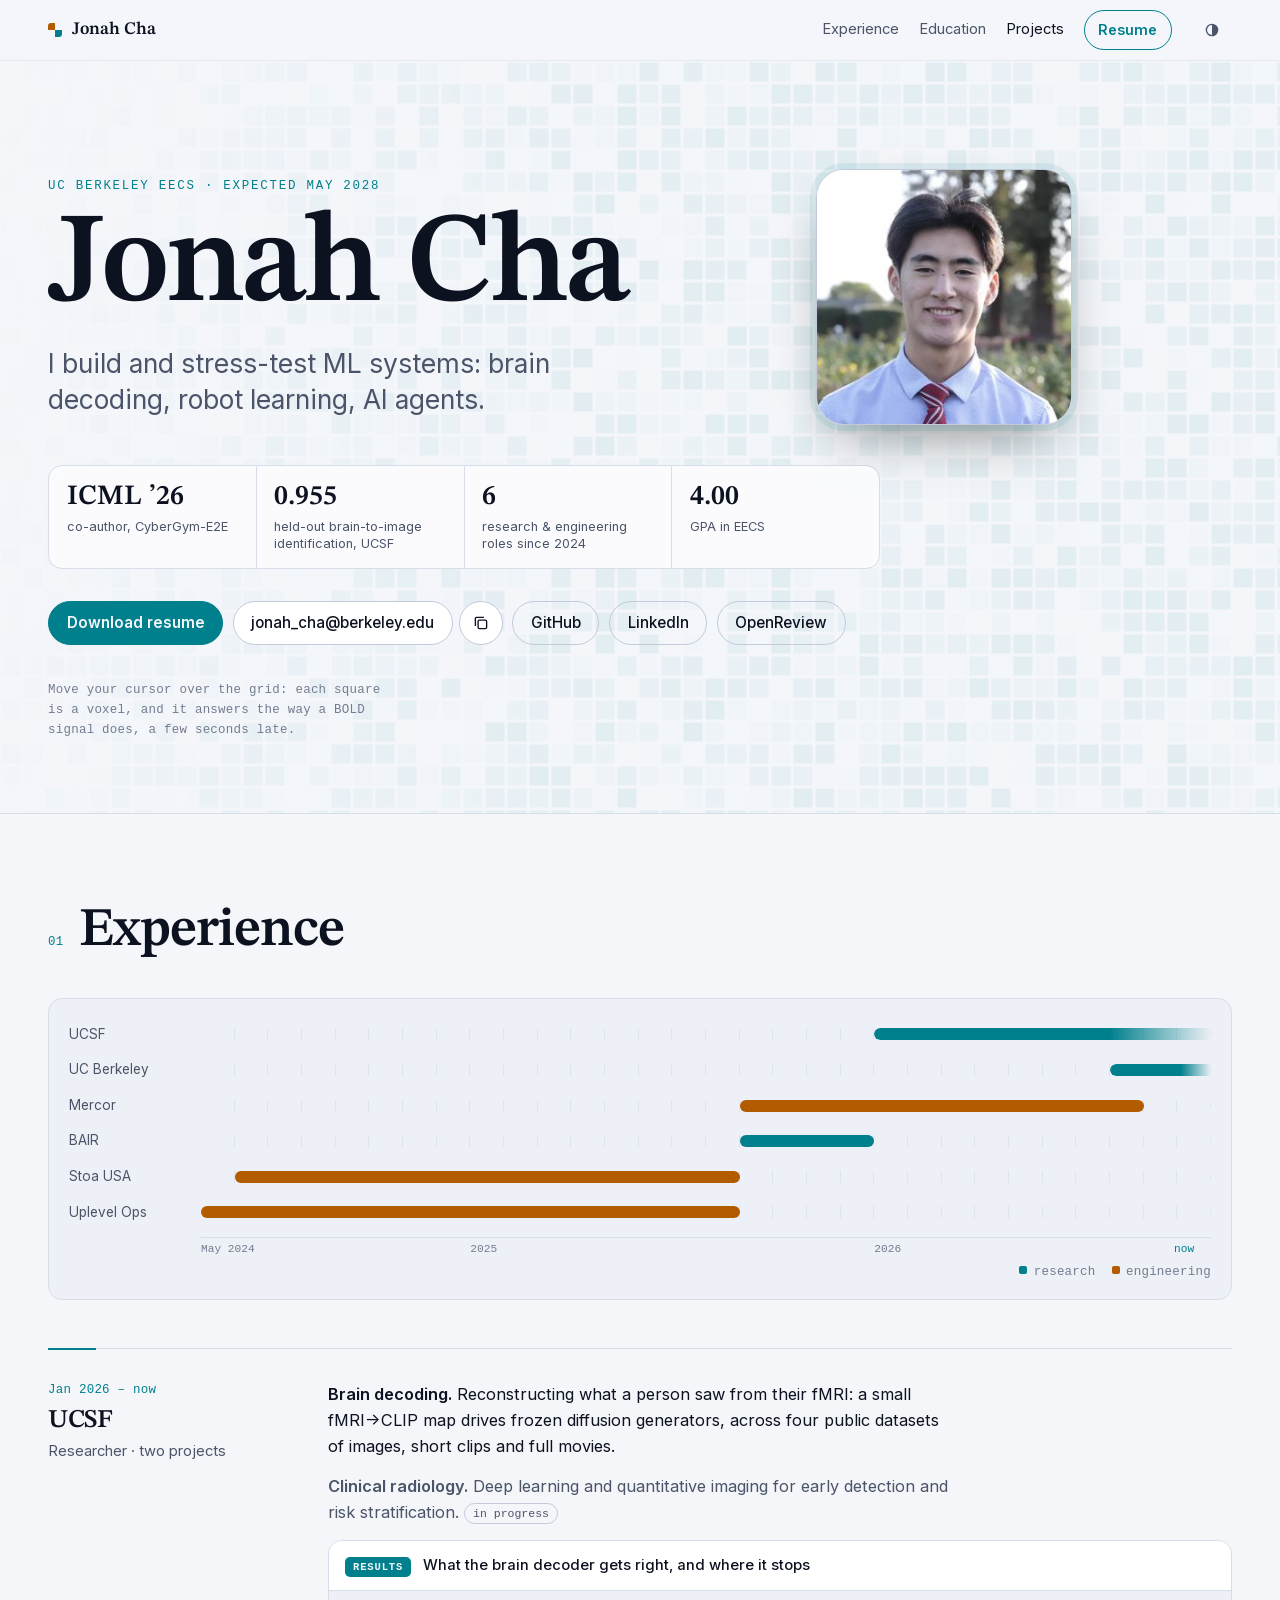
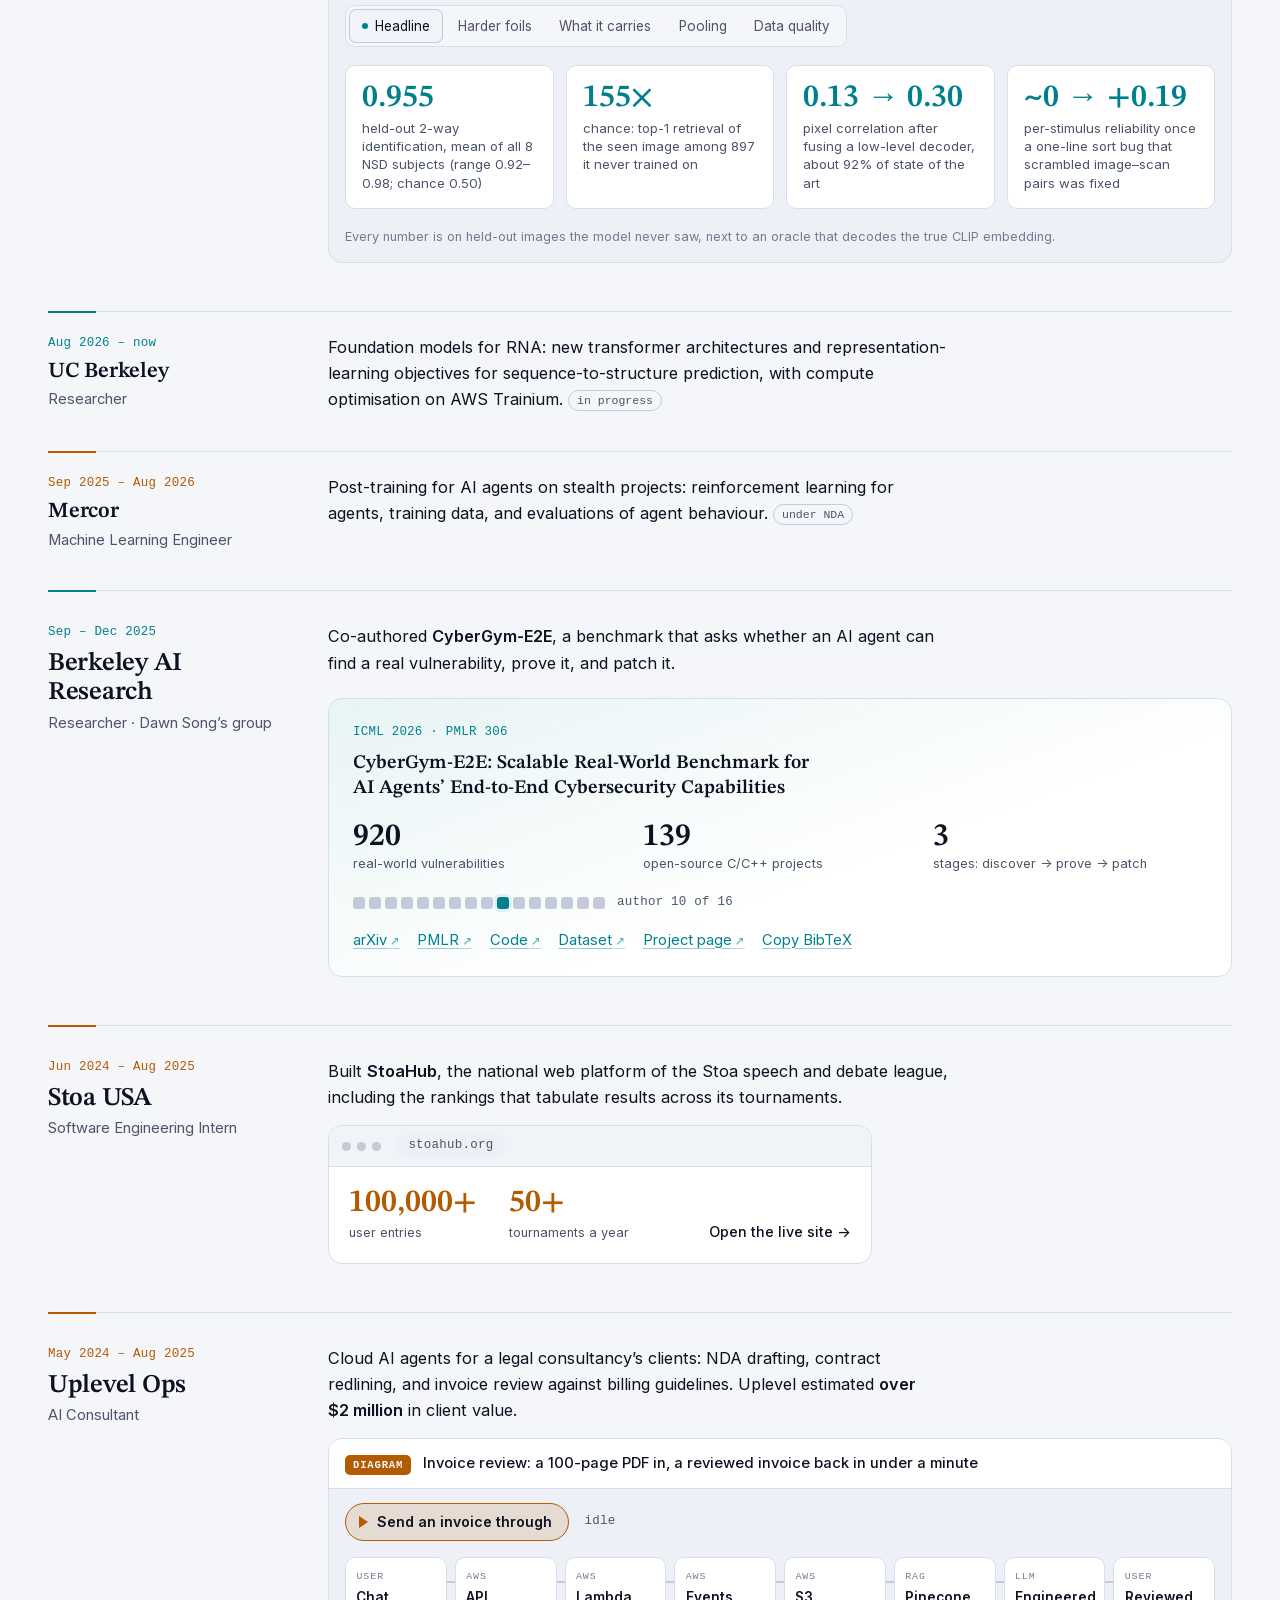
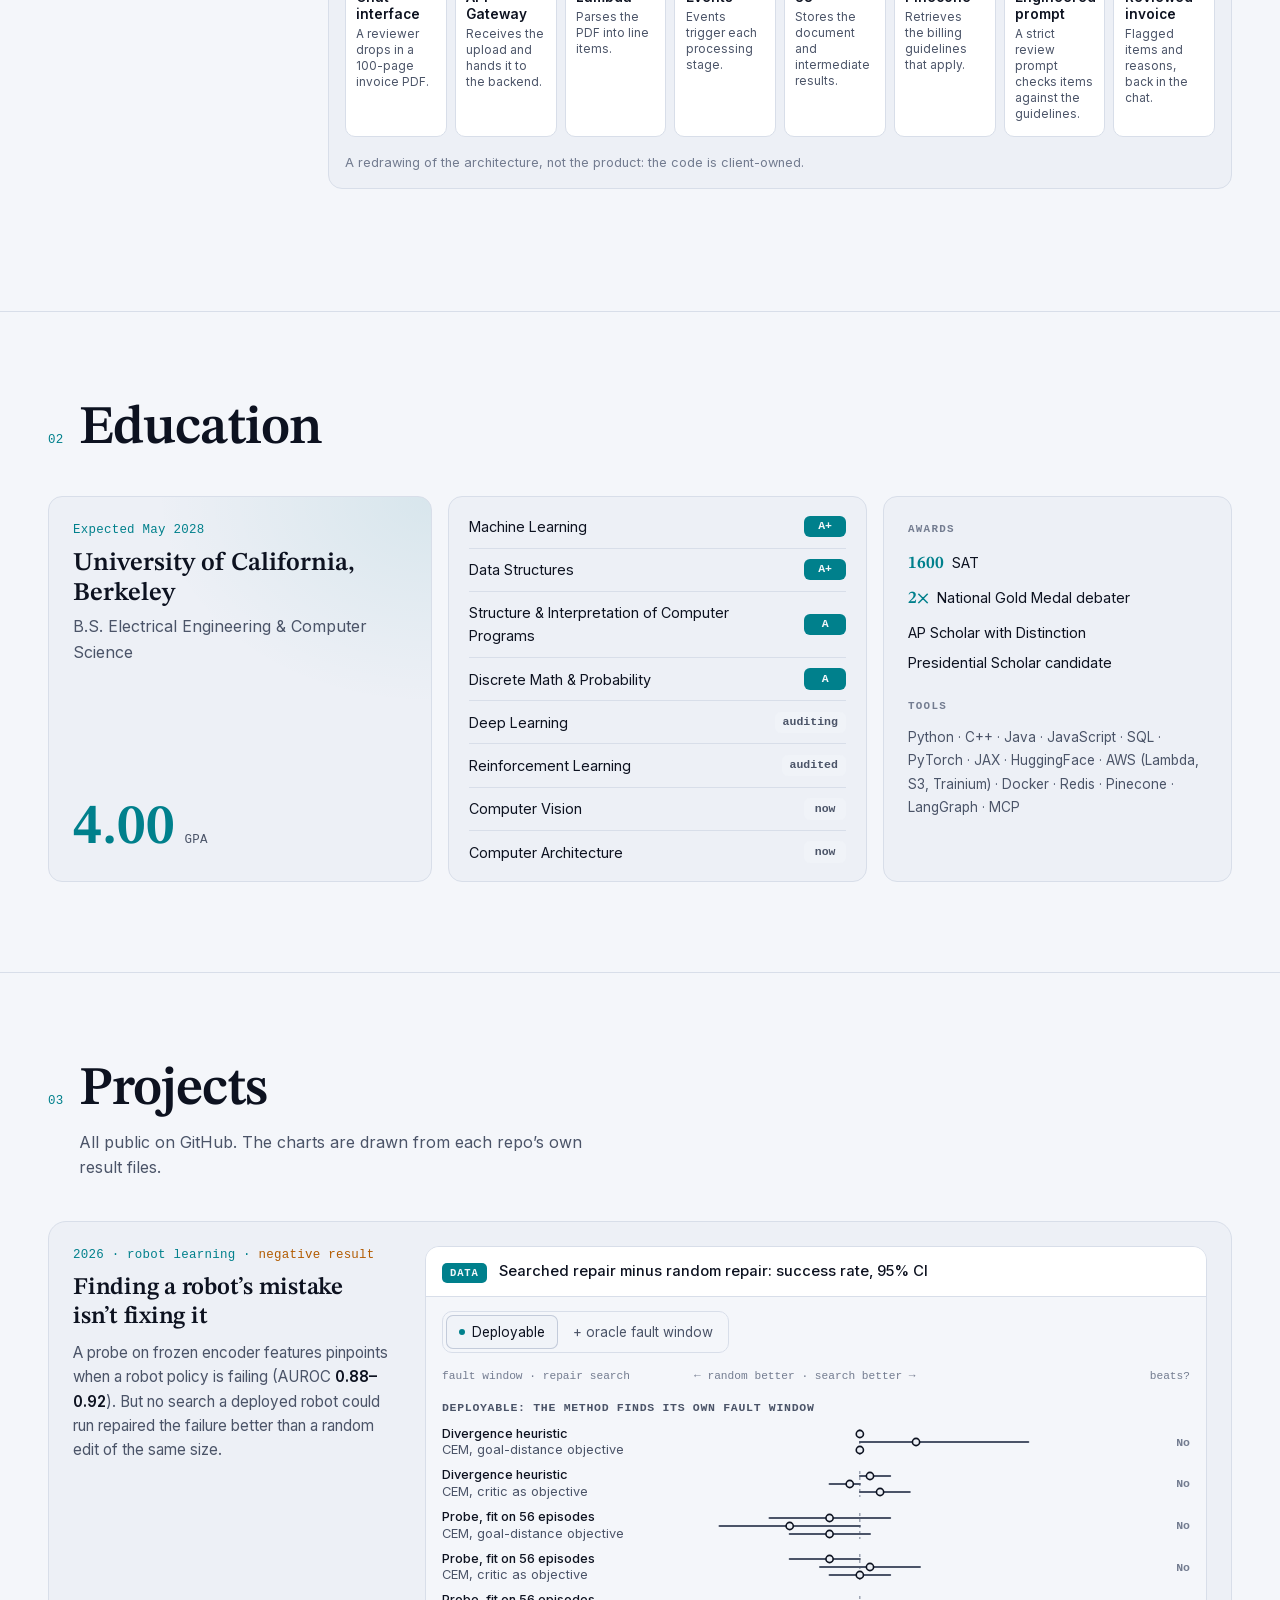
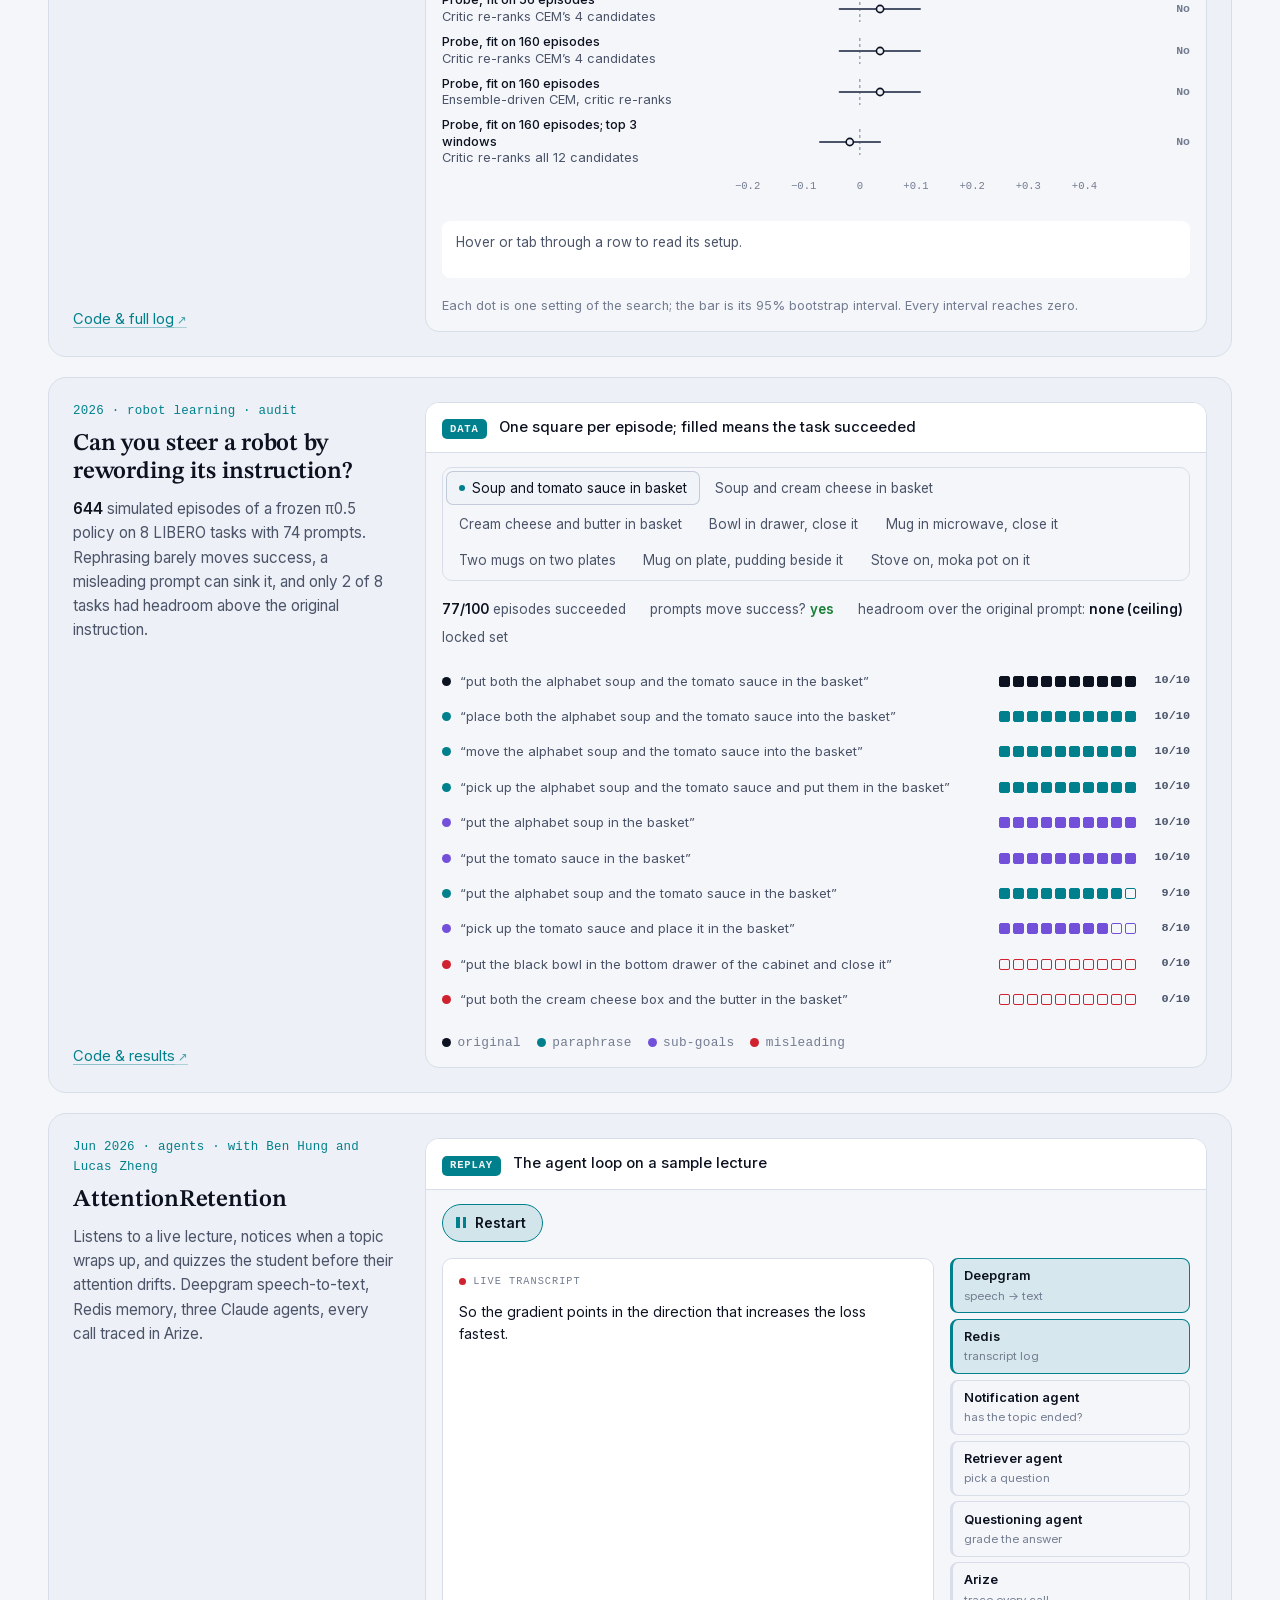
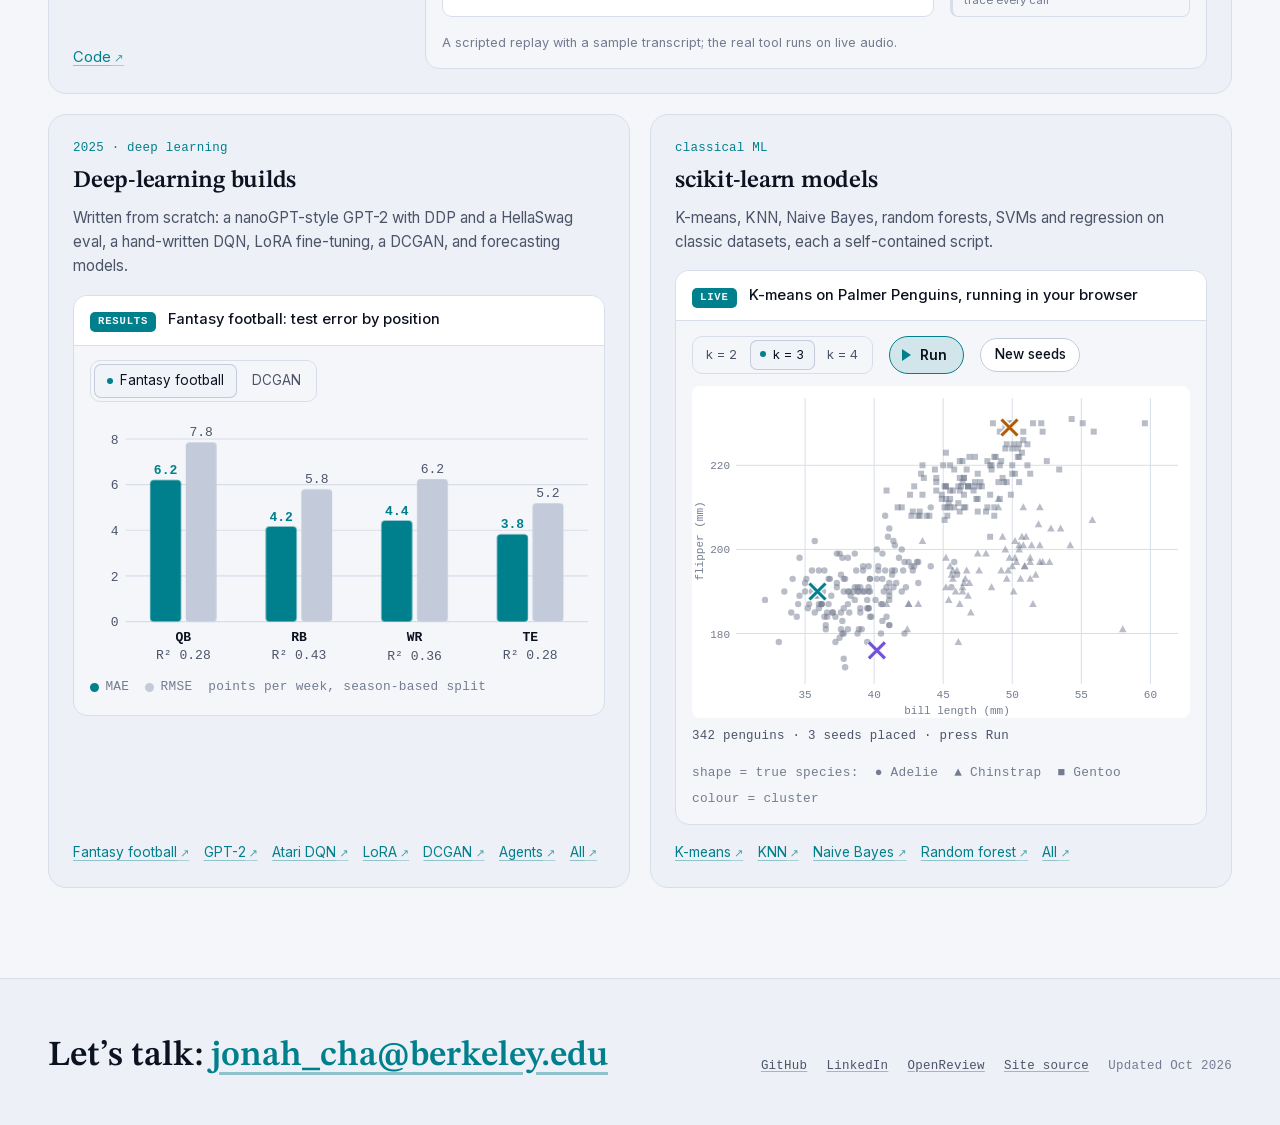
==== commit 809bc6f1: "Add headshot, reprint a one-page résumé matching the new site - Hero portrait beside the name (small" ====
--- a/index.html
+++ b/index.html
@@ -36,9 +36,9 @@
   })();
 </script>
 
-<link rel="stylesheet" href="assets/style.css?v=20261014">
-<script defer src="assets/data.js?v=20261014"></script>
-<script defer src="assets/script.js?v=20261014"></script>
+<link rel="stylesheet" href="assets/style.css?v=20261014b">
+<script defer src="assets/data.js?v=20261014b"></script>
+<script defer src="assets/script.js?v=20261014b"></script>
 
 <script type="application/ld+json">
 {
@@ -120,7 +120,7 @@
       <a href="#education">Education</a>
       <a href="#projects">Projects</a>
     </nav>
-    <a class="hdr__resume" href="assets/jonah-cha-resume.pdf">Resume<span class="u-vh"> (PDF)</span></a>
+    <a class="hdr__resume" href="assets/jonah-cha-resume.pdf" target="_blank" rel="noopener">Resume<span class="u-vh"> (PDF)</span></a>
     <button class="theme" type="button" aria-label="Switch theme">
       <svg viewBox="0 0 20 20" width="18" height="18" aria-hidden="true" focusable="false"><circle cx="10" cy="10" r="6.25" fill="none" stroke="currentColor" stroke-width="1.5"/><path d="M10 3.75a6.25 6.25 0 0 1 0 12.5z" fill="currentColor"/></svg>
     </button>
@@ -133,9 +133,14 @@
 <section class="hero" aria-labelledby="name">
   <canvas class="hero__field" aria-hidden="true"></canvas>
   <div class="wrap hero__in">
-    <p class="hero__kicker mono">UC Berkeley EECS · expected May 2028</p>
-    <h1 class="hero__name" id="name">Jonah Cha</h1>
-    <p class="hero__focus">I build and stress-test ML systems: brain decoding, robot learning, AI agents.</p>
+    <div class="hero__top">
+      <div class="hero__id">
+        <p class="hero__kicker mono">UC Berkeley EECS · expected May 2028</p>
+        <h1 class="hero__name" id="name">Jonah Cha</h1>
+        <p class="hero__focus">I build and stress-test ML systems: brain decoding, robot learning, AI agents.</p>
+      </div>
+      <img class="hero__photo" src="assets/img/headshot.jpg" srcset="assets/img/headshot-280.jpg 280w, assets/img/headshot.jpg 560w" sizes="(max-width: 48rem) 96px, 260px" width="560" height="560" alt="Portrait of Jonah Cha">
+    </div>
 
     <ul class="stats" aria-label="At a glance">
       <li class="stat"><span class="stat__n">ICML&nbsp;’26</span><span class="stat__l">co-author, CyberGym-E2E</span></li>
@@ -145,7 +150,7 @@
     </ul>
 
     <p class="hero__acts">
-      <a class="btn btn--primary" href="assets/jonah-cha-resume.pdf">Resume (PDF)</a>
+      <a class="btn btn--primary" href="assets/jonah-cha-resume.pdf" download="Jonah-Cha-Resume.pdf">Download resume</a>
       <span class="mail">
         <a class="btn" href="mailto:jonah_cha@berkeley.edu">jonah_cha@berkeley.edu</a>
         <button class="btn btn--icon copy" type="button" aria-label="Copy email address" data-copy="jonah_cha@berkeley.edu" data-ok="Email address copied" data-fail="Copy failed; the address is jonah_cha@berkeley.edu">
--- a/assets/style.css
+++ b/assets/style.css
@@ -497,3 +497,14 @@
   .reveal { opacity: 1; transform: none; }
 }
 .demo__key > span { display: inline-flex; align-items: center; gap: .4rem; }
+
+/* Hero portrait: beside the name on wide screens, a small circle above it on phones. */
+.hero__top { display: grid; grid-template-columns: minmax(0, 1fr) auto; align-items: center; gap: 2rem 3rem; max-width: 64rem; }
+.hero__photo {
+  width: clamp(200px, 20vw, 260px); height: auto; aspect-ratio: 1; object-fit: cover; border-radius: 28px;
+  border: 1px solid var(--line-2); box-shadow: 0 0 0 6px var(--r-soft), 0 24px 60px -24px rgb(0 0 0 / .55);
+}
+@media (max-width: 48rem) {
+  .hero__top { grid-template-columns: 1fr; }
+  .hero__photo { order: -1; justify-self: start; width: 96px; border-radius: 50%; box-shadow: 0 0 0 4px var(--r-soft); }
+}
